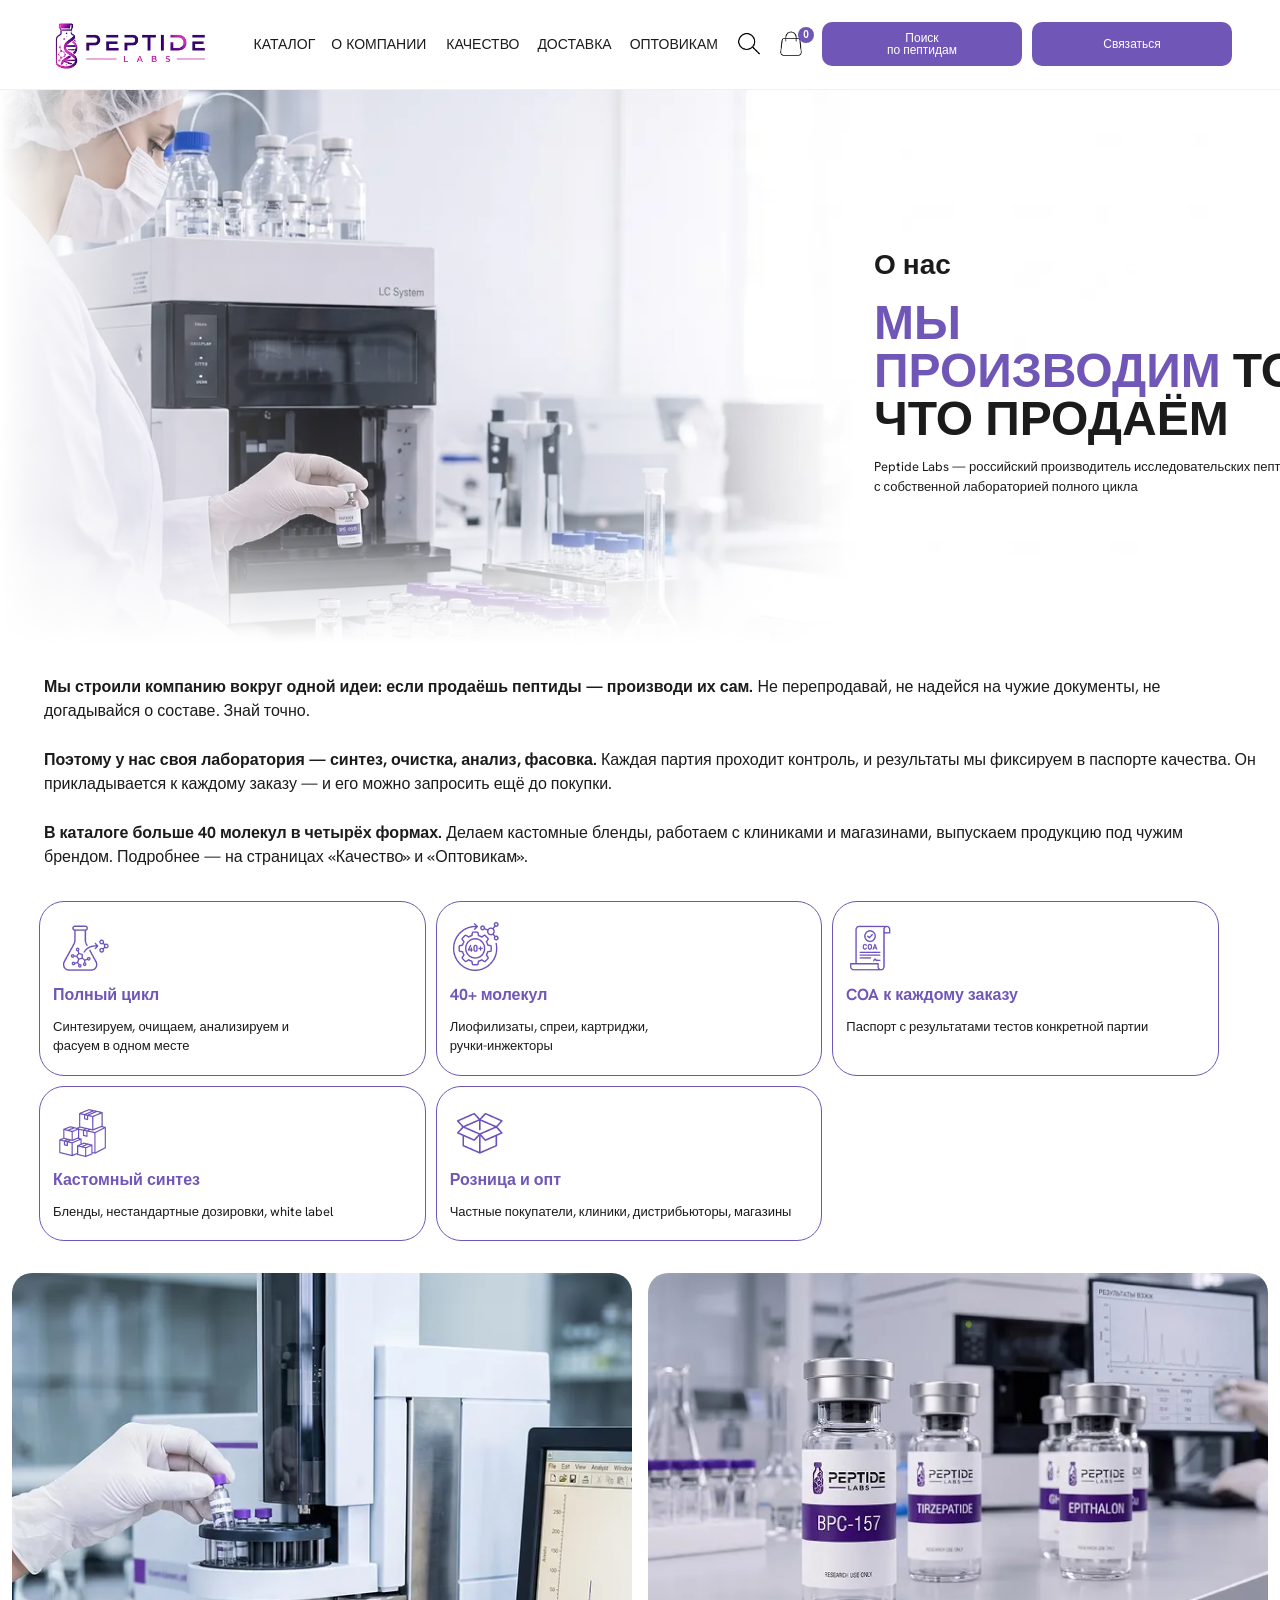
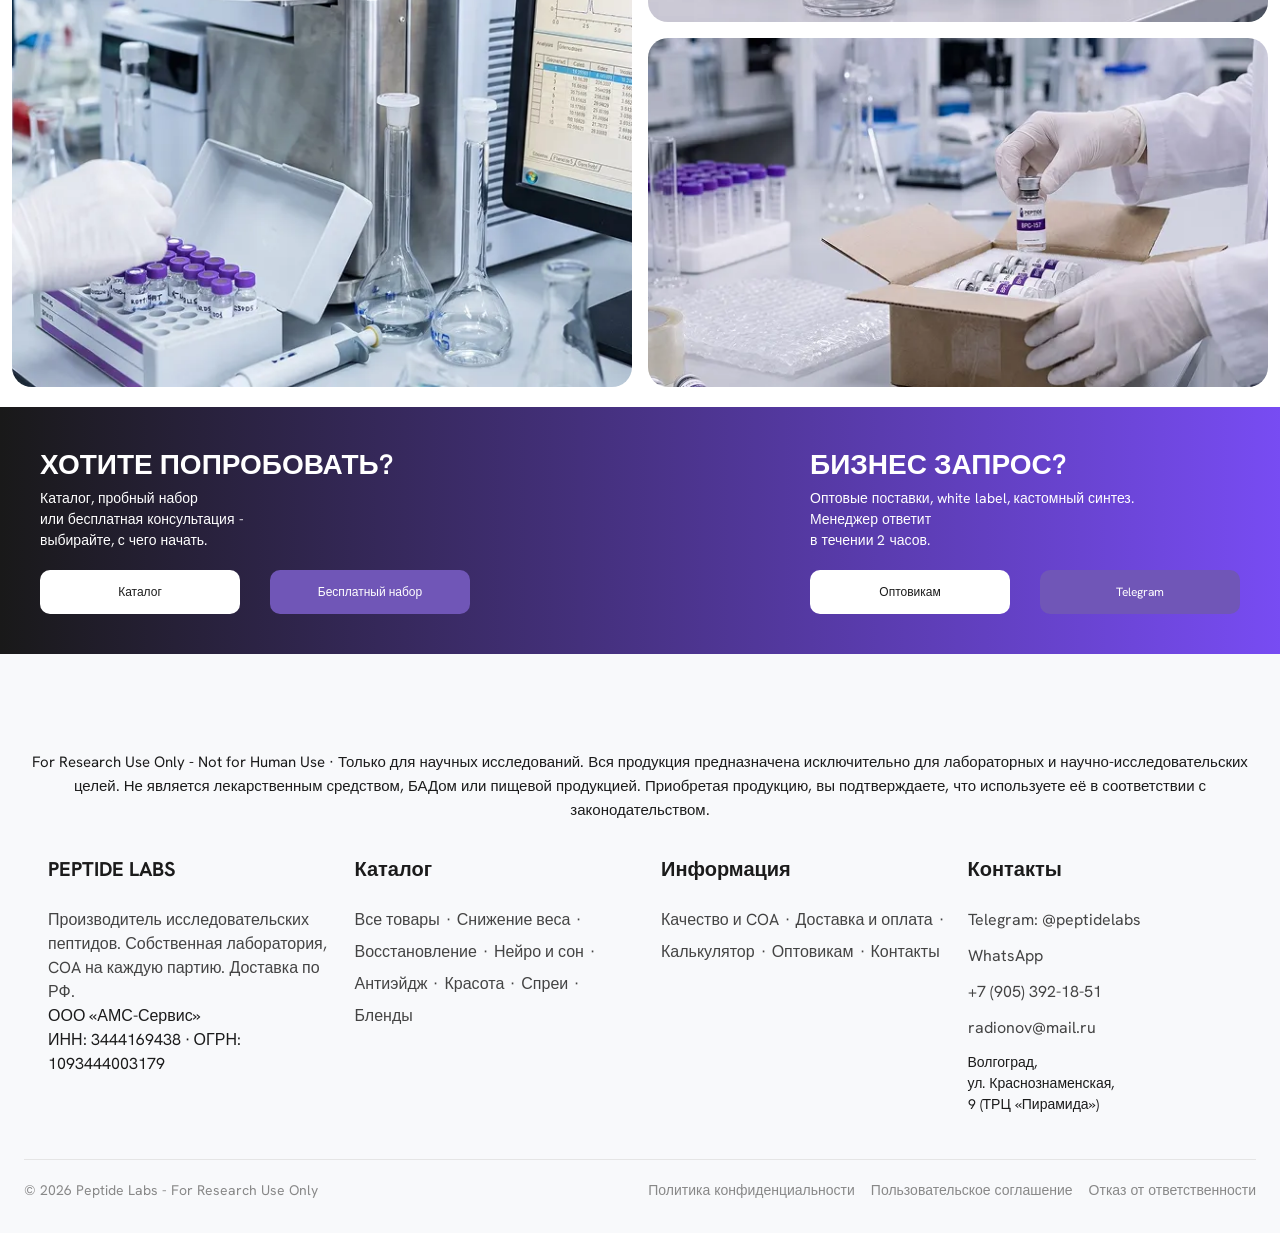
==== about.html @ ff39963c "Рефакторинг путей в файлах" ====
<!DOCTYPE html>
<html lang="ru">
<head>
  <meta charset="UTF-8">
  <meta name="viewport" content="width=device-width, initial-scale=1.0">

  <!-- SEO основное -->
  <title>О компании — Peptide Labs | Производитель исследовательских пептидов</title>
  <meta name="description" content="Peptide Labs — российский производитель исследовательских пептидов с собственной лабораторией полного цикла. 40+ молекул, COA к каждому заказу, кастомный синтез и white label.">
  <meta name="robots" content="index, follow">
  <link rel="canonical" href="https://peptidelabs.ru/about.html">

  <!-- Open Graph -->
  <meta property="og:type"        content="website">
  <meta property="og:url"         content="https://peptidelabs.ru/about.html">
  <meta property="og:title"       content="О компании — Peptide Labs | Производитель исследовательских пептидов">
  <meta property="og:description" content="Производим сами — от сырья до готового продукта. Собственная лаборатория, 40+ молекул, COA к каждому заказу.">
  <meta property="og:image"       content="https://peptidelabs.ru/src/about/about-image.webp">
  <meta property="og:locale"      content="ru_RU">
  <meta property="og:site_name"   content="Peptide Labs">

  <!-- Twitter Card -->
  <meta name="twitter:card"        content="summary_large_image">
  <meta name="twitter:title"       content="О компании — Peptide Labs">
  <meta name="twitter:description" content="Российский производитель исследовательских пептидов с собственной лабораторией. 40+ молекул, COA к каждому заказу.">
  <meta name="twitter:image"       content="https://peptidelabs.ru/src/about/about-image.webp">

  <link rel="stylesheet" href="style.css">

  <!-- JSON-LD: Organization + AboutPage -->
  <script type="application/ld+json">
  {
    "@context": "https://schema.org",
    "@graph": [
      {
        "@type": "Organization",
        "name": "Peptide Labs",
        "legalName": "ООО «АМС-Сервис»",
        "taxID": "3444169438",
        "url": "https://peptidelabs.ru",
        "logo": "https://peptidelabs.ru/src/hero/logo-image.webp",
        "telephone": "+7-905-392-18-51",
        "email": "radionov@mail.ru",
        "description": "Российский производитель исследовательских пептидов с собственной лабораторией полного цикла. 40+ молекул, COA к каждому заказу.",
        "address": {
          "@type": "PostalAddress",
          "addressLocality": "Волгоград",
          "streetAddress": "ул. Краснознаменская, 9",
          "addressCountry": "RU"
        },
        "sameAs": [
          "https://t.me/peptidelabs",
          "https://wa.me/79053921851"
        ]
      },
      {
        "@type": "AboutPage",
        "url": "https://peptidelabs.ru/about.html",
        "name": "О компании — Peptide Labs",
        "description": "Производим сами — от сырья до готового продукта. Синтез, очистка, анализ, фасовка в одной лаборатории.",
        "publisher": {
          "@type": "Organization",
          "name": "Peptide Labs"
        }
      }
    ]
  }
  </script>
</head>
<body>
    <header class="header" id="header">
  <div class="container header__inner">
    <a class="logo" href="index.html" aria-label="Peptide Labs — на главную">
      <img src="src/hero/logo-image.webp" fetchpriority="high" alt="Peptide Labs Logo" class="logo__img" />
    </a>

    <nav class="nav" aria-label="Основная навигация">
      <ul class="nav__list">
        <li><a class="nav__link" href="catalog.html">Каталог</a></li>
        <li><a class="nav__link" href="about.html">О компании</a></li>
        <li><a class="nav__link" href="quality.html">Качество</a></li>
        <li><a class="nav__link" href="#delivery">Доставка</a></li>
        <li><a class="nav__link" href="business.html">Оптовикам</a></li>
      </ul>
    </nav>

    <div class="header__actions">
      <button class="header__icon-btn" type="button" aria-label="Поиск по сайту">
        <img class="header__icon" src="src/hero/search-image.webp" alt="" width="56" height="56" />
      </button>

      <button class="header__icon-btn header__cart-btn" type="button" aria-label="Корзина">
        <img class="header__icon" src="src/hero/store-image.webp" alt="" width="56" height="56" />
        <span class="header__cart-badge" id="cart-count">0</span>
      </button>

      <div class="header__buttons">
        <a class="btn btn--primary" href="#search-peptides">Поиск<br>по пептидам</a>
        <a class="btn btn--primary" href="#contacts">Связаться</a>
      </div>

      <button
        class="burger"
        id="burger"
        type="button"
        aria-label="Открыть меню" 
        aria-expanded="false"
        aria-controls="mobile-menu"
      >
        <span class="burger__box" aria-hidden="true">
          <span class="burger__line"></span>
          <span class="burger__line"></span>
          <span class="burger__line"></span>
        </span>
      </button>
    </div>
  </div>

  <div class="mobile-menu" id="mobile-menu" hidden>
    <nav class="container" aria-label="Мобильная навигация">
      <ul class="mobile-menu__list">
        <li><a class="mobile-menu__link" href="catalog.html">Каталог</a></li>
        <li><a class="mobile-menu__link" href="about.html">О компании</a></li>
        <li><a class="mobile-menu__link" href="quality.html">Качество</a></li>
        <li><a class="mobile-menu__link" href="#delivery">Доставка</a></li>
        <li><a class="mobile-menu__link" href="business.html">Оптовикам</a></li>
      </ul>
      <div class="mobile-menu__actions">
        <a class="btn btn--primary" href="#search-peptides">Поиск<br>по пептидам</a>
        <a class="btn btn--primary" href="business.html">Связаться</a>
      </div>
    </nav>
  </div>
</header>

<section class="about__hero" id="about__hero">
  <div class="container about-hero__inner">
    <img src="src/about/about-image.webp" fetchpriority="high" alt="Лаборатория" class="about-mobile__image" />
    <div class="about-hero__content">
      <h1 class="about-hero__title">О нас</h1>
      <p class="about-hero__lead"><span>Мы <br>производим</span>&nbsp;то, <br>что продаём</p>
      <p class="about-hero__desc">Peptide Labs — российский производитель исследовательских пептидов <br>с собственной лабораторией полного цикла</p>
    </div>
  </div>
</section>

<section class="about__about" id="about__about">
  <div class="container about-about__inner">
    <div class="about-about__content">
      
      <p class="about-about__text">
        <strong>Мы строили компанию вокруг одной идеи: если продаёшь пептиды — производи их сам.</strong>
        Не перепродавай, не надейся на чужие документы, не догадывайся о составе. Знай точно.
      </p>

      <p class="about-about__text">
        <strong>Поэтому у нас своя лаборатория — синтез, очистка, анализ, фасовка.</strong>
        Каждая партия проходит контроль, и результаты мы фиксируем в паспорте качества.
        Он прикладывается к каждому заказу — и его можно запросить ещё до покупки.
      </p>

      <p class="about-about__text">
        <strong>В каталоге больше 40 молекул в четырёх формах.</strong>
          Делаем кастомные бленды, работаем с клиниками и магазинами, выпускаем продукцию под чужим брендом. 
        Подробнее — на страницах «Качество» и «Оптовикам».
      </p>
    </div>
  </div>
</section>

<section class="about__features">
  <div class="container about-features__inner">
    <div class="about-features__grid">
      
      <article class="about-feature__card">
        <img src="src/about/about-flask-image.webp" alt="Полный цикл производства пептидов" class="about-feature__img" loading="lazy">
        <h3 class="about-feature__title">Полный цикл</h3>
        <p class="about-feature__desc">Синтезируем, очищаем, анализируем и<br>фасуем в одном месте</p>
      </article>

      <article class="about-feature__card">
        <img src="src/about/about-formula-image.webp" alt="40+ молекул пептидов" class="about-feature__img" loading="lazy">
        <h3 class="about-feature__title">40+ молекул</h3>
        <p class="about-feature__desc">Лиофилизаты, спреи, картриджи,<br>ручки-инжекторы</p>
      </article>

      <article class="about-feature__card">
        <img src="src/about/about-coa-image.webp" alt="Паспорт качества COA" class="about-feature__img" loading="lazy">
        <h3 class="about-feature__title">COA к каждому заказу</h3>
        <p class="about-feature__desc">Паспорт с результатами тестов конкретной партии</p>
      </article>

      <article class="about-feature__card">
        <img src="src/about/about-boxes-image.webp" alt="Кастомный синтез пептидов" class="about-feature__img" loading="lazy">
        <h3 class="about-feature__title">Кастомный синтез</h3>
        <p class="about-feature__desc">Бленды, нестандартные дозировки, white label</p>
      </article>

      <article class="about-feature__card">
        <img src="src/about/about-box-image.webp" alt="Розница и оптовые поставки"   class="about-feature__img" loading="lazy">
        <h3 class="about-feature__title">Розница и опт</h3>
        <p class="about-feature__desc">Частные покупатели, клиники, дистрибьюторы, магазины</p>
      </article>
    </div>
  </div>
  <div class="about-features__images">
      <img src="src/about/laboratory-image1.webp" alt="Лаборатория Peptide Labs — синтез пептидов" class="features__image features__image--1" loading="lazy" />
      <img src="src/about/laboratory-image-2.webp" alt="Процесс очистки пептидов в лаборатории"   class="features__image features__image--2" loading="lazy" />
      <img src="src/about/laboratory-image3.webp" alt="Контроль качества и фасовка пептидов" class="features__image features__image--3" loading="lazy" />
  </div>
</section>

<section class="cta">
  <div class="container cta__inner">
    <div class="cta__left">
      <h2 class="cta__title">Хотите попробовать?</h2>
      <p class="cta__desc">Каталог, пробный набор<br>или бесплатная консультация -<br>выбирайте, с чего начать.</p>
      <a class="btn btn--white" href="catalog.html">Каталог</a>
      <a class="btn btn--primary" href="business.html">Бесплатный набор</a>
    </div>
    <div class="cta__right">
      <h2 class="cta__title">Бизнес запрос?</h2>
      <p class="cta__desc">Оптовые поставки, white label, кастомный синтез.<br>Менеджер ответит<br>в течении 2 часов.</p>
      <a class="btn btn--white" href="business.html">Оптовикам</a>
      <a class="btn btn--primary" href="#">Telegram</a>
      </div>
    </div>
  </section>

<footer class="footer" id="footer">
  <div class="container footer__inner">
    
    <div class="footer__disclaimer">
      <p>For Research Use Only - Not for Human Use · Только для научных исследований. Вся продукция предназначена исключительно для лабораторных и научно-исследовательских целей. Не является лекарственным средством, БАДом или пищевой продукцией. Приобретая продукцию, вы подтверждаете, что используете её в соответствии с законодательством.</p>
    </div>

    <div class="footer__grid">
      
      <div class="footer__col">
        <h4 class="footer__title">PEPTIDE LABS</h4>
        <p class="footer__text">Производитель исследовательских пептидов. Собственная лаборатория, COA на каждую партию. Доставка по РФ.</p>
        <p class="footer__requisites">
          ООО «АМС-Сервис»<br>
          ИНН: 3444169438 · ОГРН: 1093444003179
        </p>
      </div>
      
      <div class="footer__col">
        <h4 class="footer__title">Каталог</h4>
        <ul class="footer__list footer__list--inline">
          <li><a href="catalog.html" class="footer__link">Все товары</a></li>
          <li><a href="catalog.html" class="footer__link">Снижение веса</a></li>
          <li><a href="catalog.html" class="footer__link">Восстановление</a></li>
          <li><a href="catalog.html" class="footer__link">Нейро и сон</a></li>
          <li><a href="catalog.html" class="footer__link">Антиэйдж</a></li>
          <li><a href="catalog.html" class="footer__link">Красота</a></li>
          <li><a href="catalog.html" class="footer__link">Спреи</a></li>
          <li><a href="catalog.html" class="footer__link">Бленды</a></li>
        </ul>
      </div>

      <div class="footer__col">
        <h4 class="footer__title">Информация</h4>
        <ul class="footer__list footer__list--inline">
          <li><a href="catalog.html" class="footer__link">Качество и COA</a></li>
          <li><a href="#" class="footer__link">Доставка и оплата</a></li>
          <li><a href="#" class="footer__link">Калькулятор</a></li>
          <li><a href="business.html" class="footer__link">Оптовикам</a></li>
          <li><a href="#" class="footer__link">Контакты</a></li>
        </ul>
      </div>

      <div class="footer__col">
        <h4 class="footer__title">Контакты</h4>
        <ul class="footer__list">
          <li><a href="https://t.me/peptidelabs" target="_blank" rel="noopener noreferrer" class="footer__link">Telegram: @peptidelabs</a></li>
          <li><a href="https://wa.me/79053921851" target="_blank" rel="noopener noreferrer" class="footer__link">WhatsApp</a></li>
          <li><a href="tel:+79053921851" class="footer__link">+7 (905) 392-18-51</a></li>
          <li><a href="mailto:radionov@mail.ru" class="footer__link">radionov@mail.ru</a></li>
          <li class="footer__item-text">Волгоград, <br>ул. Краснознаменская, <br>9 (ТРЦ «Пирамида»)</li>
        </ul>
      </div>

    </div>

    <div class="footer__bottom">
      <p class="footer__copyright">© 2026 Peptide Labs - For Research Use Only</p>
      
      <div class="footer__legal">
        <a href="#" class="footer__legal-link">Политика конфиденциальности</a>
        <a href="#" class="footer__legal-link">Пользовательское соглашение</a>
        <a href="#" class="footer__legal-link">Отказ от ответственности</a>
      </div>
    </div>

  </div>
</footer>

<script src="main.js" defer></script>
<script>
  const header = document.getElementById('header');

  const onScroll = () => {
    header.classList.toggle('is-scrolled', window.scrollY > 24);
  };

  requestAnimationFrame(onScroll);
  window.addEventListener('scroll', onScroll, { passive: true });
</script>

<script src="js/main.js" defer></script>
<script src="js/catalog-render.js" defer></script>

<!-- Шторка корзины -->
<div class="cart-overlay" id="cart-overlay"></div>

<!-- Панель корзины -->
<aside class="cart-panel" id="cart-panel">
  <div class="cart-panel__header">
    <h2 class="cart-panel__title">Корзина</h2>
    <button class="cart-panel__close" id="cart-close" type="button">×</button>
  </div>
  <div class="cart-panel__body" id="cart-body"></div>
  <div class="cart-panel__footer">
    <div class="cart-panel__total-row">
      <span>Итого</span>
      <span><span id="cart-total">0</span> ₽</span>
    </div>
    <a href="business.html" id="cart-checkout" class="btn btn--primary cart-panel__checkout">ОФОРМИТЬ</a>
  </div>
</aside>

<!-- Поиск -->
<div class="search-modal" id="search-modal">
  <div class="search-modal__inner">
    <div class="search-modal__bar">
      <input type="text" class="search-modal__input" id="search-input" placeholder="Поиск по каталогу..." autocomplete="off">
      <button class="search-modal__close" id="search-close" type="button">×</button>
    </div>
    <ul class="search-results" id="search-results"></ul>
  </div>
</div>

<!-- ══ МОДАЛКА ОФОРМЛЕНИЯ ЗАКАЗА ════════════════════════ -->
<div class="order-modal" id="order-modal">
  <div class="order-modal__backdrop" id="order-modal-backdrop"></div>
  <div class="order-modal__inner">

    <div class="order-modal__header">
      <h2 class="order-modal__title">Оформление заказа</h2>
      <button class="order-modal__close" id="order-modal-close" type="button">×</button>
    </div>

    <form class="order-form" id="order-form" novalidate>

      <div class="order-form__fields">
        <div class="order-form__field">
          <input class="input" type="text" id="order-name"
            name="order-name" placeholder="Имя" required>
        </div>
        <div class="order-form__field">
          <input class="input" type="tel" id="order-phone"
            name="order-phone" placeholder="Номер телефона" required>
        </div>
        <div class="order-form__field">
          <input class="input" type="text" id="order-tg"
            name="order-tg" placeholder="@telegram (необязательно)">
        </div>
      </div>

      <!-- Состав из корзины — заполняется JS -->
      <div class="order-form__summary">
        <p class="order-form__summary-label">Состав заказа</p>
        <div class="order-form__items" id="order-items"></div>
        <div class="order-form__total-row">
          <span>Итого</span>
          <strong id="order-total-display">0 ₽</strong>
        </div>
      </div>

      <button class="btn btn--primary order-form__submit" type="submit">Отправить заказ</button>

      <p class="order-form__status" id="order-form-status"
        role="status" aria-live="polite"></p>

    </form>
  </div>
</div>

<!-- Скрипты -->
<script src="js/cart.js" defer></script>
<script src="js/search.js" defer></script>
<script src="js/order.js" defer></script>

</body>
</html>
---- style.css ----
@import url('https://fonts.googleapis.com/css2?family=Hanken+Grotesk:wght@400;700&display=swap');

:root {
    --color-primary: rgba(112, 86, 183, 1);
    --bg-white:#ffffff;
    --bg-black:rgba(27, 27, 27) ;
    --font-main: 'Hanken Grotesk', 'Inter', -apple-system, BlinkMacSystemFont, 'Segoe UI', Roboto, sans-serif;
}

html {
  scroll-behavior: smooth;
  scroll-padding-top: 88px;
  -webkit-text-size-adjust: 100%;
}

body {
  margin: 0;
  font-family: var(--font-main);
  font-size: 16px;
  line-height: 1.5;
  color: var(--bg-black);
  background-color: var(--bg-white);
}

.tab-panel { 
  display: none; 
}
.tab-panel--active { 
  display: block; 
}

span {
  color: var(--color-primary);
}

h2 {
  font-size: 72px;
  line-height: 1.23;
  font-weight: 700;
  text-transform: uppercase;
  color: var(--bg-black);
}

/* /////// Р‘Р°Р·РѕРІС‹Рµ СЃС‚РёР»Рё Рё СЃР±СЂРѕСЃ ///////// */
*,
*::before,
*::after {
  box-sizing: border-box;
  padding: 0;
  margin: 0;
}

li {
  white-space: nowrap; /* запрещает ломать текст на две строки */
  flex-shrink: 0;      /* если родитель flex — запрещает сжимать пункт до 25px */
  width: auto;         /* убирает жесткую фиксированную ширину, если она задана */
}

/* /////// Container ///////// */
/* Minimal utility вЂ“ sections use their own max-width centering.
   Breakpoints add horizontal padding here to prevent overflow-x. */
.container {
  width: 100%;
  box-sizing: border-box;
}

/* /////// РЁР°РїРєР° СЃР°Р№С‚Р° Рё РЅР°РІРёРіР°С†РёСЏ ///////// */

.btn,
.header__icon-btn,
.task-card__btn,
.product-card__btn,
.peptides__btn-more,
.start__pack-btn,
.reviews__btn,
.quiz__btn,
.calc__btn,
.faq__btn,
.social-promo__btn {
  transition: transform 0.2s ease, box-shadow 0.2s ease, opacity 0.2s ease,
    background-color 0.2s ease, color 0.2s ease;
}

.btn:hover,
.header__icon-btn:hover,
.task-card__btn:hover,
.product-card__btn:hover,
.peptides__btn-more:hover,
.start__pack-btn:hover,
.reviews__btn:hover,
.quiz__btn:hover,
.calc__btn:hover,
.faq__btn:hover,
.social-promo__btn:hover {
  transform: translateY(-2px);
  box-shadow: 0 8px 18px rgba(27, 27, 27, 0.14);
}

.header__icon-btn:hover {
  color: var(--color-primary);
  box-shadow: none;
}

.header__icon {
  transition: transform 0.2s ease;
}

.header__icon-btn:hover .header__icon {
  transform: scale(1.08);
}

.logo__img,
.feature-item__icon,
.task-card__bg,
.product-card__img,
.start__pack-img,
.about__img,
.review-card,
.quiz__img,
.calc__image {
  transition: transform 0.35s ease, filter 0.35s ease;
}

.logo:hover .logo__img,
.feature-item:hover .feature-item__icon,
.task-card:hover .task-card__bg,
.product-card:hover .product-card__img,
.start__pack-media:hover .start__pack-img,
.about__card:hover .about__img,
.review-card:hover,
.quiz__media:hover .quiz__img,
.calc__media:hover .calc__image {
  transform: scale(1.04);
}

html, body {
  overflow-x: clip;
}
.header {
  position: sticky;
  top: 0;
  z-index: 1000;
  width: 100%;
  background-color: transparent;
  border-bottom: 1px solid #f0f0f0;
  margin: 0 auto;
  padding: 25px 100px 20px 18px;
  transition: background 0.35s ease, border-color 0.35s ease;
}

.header.is-scrolled {
  background: rgba(255, 255, 255, 0.82);
  backdrop-filter: blur(18px);
  -webkit-backdrop-filter: blur(18px);
  border-bottom-color: #e5e5e5;
}

.header__inner {
  display: flex;
  align-items: center;
  justify-content: space-between;
  min-height: 0;
  height: auto;
  padding: 0;
  flex-wrap: nowrap;
}

.logo {
  display: flex;
  align-items: center;
  min-width: 0;
  margin-right: 38px;
  margin-left: 18px;
}

.logo__img {
  display: block;
  width: max(217px, 100%);
  height: auto;
  max-height: 103px;
  object-fit: contain;
}

.nav__list {
  display: flex;
  align-items: center;
  gap: 0;
  list-style: none;
  text-transform: uppercase;
}

.nav__list li:not(:last-child) {
  margin-right: 62px;
}

.nav__list li:nth-child(1) {
  margin-right: 60px;
}

.nav__list li:nth-child(2) {
  margin-right: 70px;
}

.nav {
  margin-right: 132px;
}

.nav__link {
  font-size: 16px;
  font-weight: 400;
  text-transform: uppercase;
  color: var(--bg-black);
  transition: opacity 0.2s ease;
  text-decoration: none;
}

.nav__link:hover {
  color: var(--color-primary);
}

.header__actions {
  display: flex;
  align-items: center;
  gap: 14px;
  flex-shrink: 0;
}

.header__icon-btn {
  background: transparent;
  border: none;
  outline: none;
  position: relative;
  display: flex;
  align-items: center;
  justify-content: center;
  width: 40px;
  height: 40px;
}

.header__icon {
  display: block;
  width: 40px;
  height: 40px;
  object-fit: contain;
  margin-right: 38px;
}

.header__cart-badge {
  position: absolute;
  top: 0;
  right: 0;
  min-width: 16px;
  height: 16px;
  padding: 0 4px;
  border-radius: 99px;
  background-color: var(--color-primary);
  color: var(--bg-white);
  font-size: 10px;
  font-weight: 700;
  line-height: 16px;
  text-align: center;
}

.header__buttons {
  display: flex;
  align-items: center;
  gap: 20px;
}

.btn {
  width: 171px;
  height: 61px;
  display: inline-flex;
  align-items: center;
  text-align: center;
  justify-content: center;
  border-radius: 14px;
  font-size: 16px;
  font-weight: 400;
  line-height: 1;
  transition: background-color 0.2s ease, transform 0.1s ease;
  text-decoration: none;
  white-space: pre-line;
  margin: 0;
}

.btn--primary {
  background-color: var(--color-primary);
  color: var(--bg-white);
}

.btn--primary:hover {
  background-color: #5e45a0;
}

.btn:active {
  transform: scale(0.98);
}

.burger {
  display: none;
  flex-direction: column;
  justify-content: space-between;
  width: 24px;
  height: 18px;
}

.burger__box {
  display: flex;
  flex-direction: column;
  justify-content: space-between;
  width: 100%;
  height: 100%;
}

.burger__line {
  width: 100%;
  height: 2px;
  background-color: var(--bg-black);
  border-radius: 2px;
}

@media (max-width: 992px) {
  .nav,
  .header__buttons {
    display: none;
  }

  .header__actions {
    margin-left: auto;
  }

  .burger {
    display: flex;
  }
}

@media (max-width: 480px) {
  .logo {
    min-width: 0;
    flex: 1 1 auto;
  }

  .logo__img {
    width: min(240px, 100%);
  }

  .header__actions {
    gap: 8px;
  }
}

/* == ����� ============================================== */
.search-modal {
  position: fixed;
  inset: 0;
  z-index: 1002;
  background: rgba(0, 0, 0, 0.5);
  display: none; /* ������ ������� */
  align-items: flex-start;
  justify-content: center;
  padding-top: 100px;
  opacity: 0;
  transition: opacity 0.25s ease;
}

.search-modal.is-open {
  display: flex; /* ���������� ������ ��� �������� */
  opacity: 1;
}

.search-modal__inner {
  background: #fff;
  border-radius: 16px;
  width: 100%;
  max-width: 680px;
  overflow: hidden;
  box-shadow: 0 20px 60px rgba(0, 0, 0, 0.15);
}

.search-modal__bar {
  display: flex;
  align-items: center;
  gap: 12px;
  padding: 16px 20px;
  border-bottom: 1px solid #f0f0f0;
}

.search-modal__input {
  flex: 1;
  border: none;
  outline: none;
  font-size: 18px;
  color: #111;
  background: transparent;
}

.search-modal__close {
  background: none;
  border: none;
  font-size: 26px;
  color: #aaa;
  cursor: pointer;
  line-height: 1;
  padding: 4px 8px;
  transition: color 0.2s;
}
.search-modal__close:hover { color: #111; }

.search-results {
  list-style: none;
  margin: 0;
  padding: 0;
  max-height: 420px;
  overflow-y: auto;
}

.search-result__link {
  display: flex;
  align-items: center;
  gap: 14px;
  padding: 12px 20px;
  text-decoration: none;
  color: #111;
  transition: background 0.15s;
}
.search-result__link:hover { background: #f8f8f8; }

.search-result__img {
  width: 52px;
  height: 52px;
  object-fit: contain;
  border-radius: 8px;
  background: #f5f5f5;
  flex-shrink: 0;
}

.search-result__name { font-size: 15px; font-weight: 600; margin: 0 0 2px; }
.search-result__cat  { font-size: 13px; color: #888; margin: 0; }
.search-result--empty { padding: 24px 20px; text-align: center; color: #aaa; font-size: 15px; list-style: none; }

/* == ������� ============================================= */
.cart-overlay {
  position: fixed;
  inset: 0;
  background: rgba(0, 0, 0, 0.4);
  z-index: 1000;
  display: none; /* ������ ������� */
  opacity: 0;
  transition: opacity 0.3s ease;
}

.cart-overlay.is-visible {
  display: block; /* ���������� ������ ��� �������� */
  opacity: 1;
}

.cart-panel {
  position: fixed;
  top: 0;
  right: 0;
  bottom: 0;
  width: 420px;
  max-width: 100%;
  background: #fff;
  z-index: 1001;
  display: flex;
  flex-direction: column;
  transform: translateX(100%);
  visibility: hidden;
  pointer-events: none;
  box-shadow: none;
  transition: transform 0.35s cubic-bezier(0.4, 0, 0.2, 1), visibility 0.35s;
}

.cart-panel.is-open {
  transform: translateX(0);
  visibility: visible;
  pointer-events: auto;
  box-shadow: -8px 0 48px rgba(0, 0, 0, 0.12);
}

.cart-panel__header {
  display: flex;
  justify-content: space-between;
  align-items: center;
  padding: 24px 24px 16px;
  border-bottom: 1px solid #f0f0f0;
  flex-shrink: 0;
}
.cart-panel__title { font-size: 22px; font-weight: 700; margin: 0; }

.cart-panel__close {
  background: none;
  border: none;
  font-size: 30px;
  color: #aaa;
  cursor: pointer;
  line-height: 1;
  padding: 0 6px;
  transition: color 0.2s;
}
.cart-panel__close:hover { color: #111; }

.cart-panel__body {
  flex: 1;
  overflow-y: auto;
  padding: 16px 24px;
  display: flex;
  flex-direction: column;
  gap: 16px;
}

.cart-empty {
  text-align: center;
  color: #aaa;
  font-size: 16px;
  padding: 60px 0;
  margin: auto;
}

.cart-item {
  display: flex;
  gap: 12px;
  align-items: flex-start;
  padding-bottom: 16px;
  border-bottom: 1px solid #f5f5f5;
  position: relative;
}

.cart-item__img {
  width: 72px;
  height: 72px;
  object-fit: contain;
  border-radius: 10px;
  background: #f9f9f9;
  flex-shrink: 0;
}

.cart-item__info   { flex: 1; min-width: 0; }
.cart-item__name   { font-size: 14px; font-weight: 600; margin: 0 20px 2px 0; white-space: nowrap; overflow: hidden; text-overflow: ellipsis; }
.cart-item__dosage { font-size: 12px; color: #888; margin: 0 0 8px; }

.cart-item__row {
  display: flex;
  align-items: center;
  justify-content: space-between;
}

.cart-item__counter { display: flex; align-items: center; gap: 10px; }

.cart-item__minus,
.cart-item__plus {
  background: #f0f0f0;
  border: none;
  border-radius: 6px;
  width: 28px;
  height: 28px;
  font-size: 18px;
  cursor: pointer;
  display: flex;
  align-items: center;
  justify-content: center;
  transition: background 0.15s;
}
.cart-item__minus:hover,
.cart-item__plus:hover { background: #e0e0e0; }

.cart-item__qty   { font-size: 15px; font-weight: 600; min-width: 20px; text-align: center; }
.cart-item__price { font-size: 15px; font-weight: 700; white-space: nowrap; }

.cart-item__remove {
  position: absolute;
  top: 0; right: 0;
  background: none;
  border: none;
  font-size: 20px;
  color: #ccc;
  cursor: pointer;
  padding: 0 4px;
  transition: color 0.2s;
  line-height: 1;
}
.cart-item__remove:hover { color: #555; }

.cart-panel__footer {
  padding: 16px 24px 28px;
  border-top: 1px solid #f0f0f0;
  flex-shrink: 0;
}

.cart-panel__total-row {
  display: flex;
  justify-content: space-between;
  font-size: 18px;
  font-weight: 700;
  margin-bottom: 16px;
}

.cart-panel__checkout {
  width: 100%;
  height: 52px;
  display: flex;
  align-items: center;
  justify-content: center;
  font-size: 15px;
  border-radius: 12px;
  text-decoration: none;
}

/* == MOBILE ============================================== */
@media (max-width: 768px) {
  .cart-panel { width: 100%; }

  .search-modal {
    padding-top: 0;
    align-items: flex-end;
  }
  .search-modal__inner {
    border-radius: 20px 20px 0 0;
    max-width: 100%;
  }
  .search-modal__input  { font-size: 16px; }
  .search-results       { max-height: 55vh; }
}

.footer {
  width: 100%;
  background-color: #f8f9fb;
  padding: 64px 0 32px 0;
  color: var(--bg-black, #111);
}

.footer__inner {
  display: flex;
  flex-direction: column;
  width: 100%;
  max-width: 1712px;
  margin: 0 auto;
}

.footer__disclaimer {
  text-align: center;
  margin-bottom: 64px;
}

.footer__disclaimer p {
  font-size: 15px;
  line-height: 1.6;
  color: var(--bg-black);
  max-width: 1600px;
  margin: 0 auto;
}

.footer__grid {
  display: grid;
  grid-template-columns: repeat(4, 1fr);
  gap: 40px;
  margin: 0 0 80px 140px;
}

.footer__title {
  font-size: 20px;
  font-weight: 700;
  color: var(--bg-black, #111);
  margin-bottom: 24px;
}

.footer__text {
  font-size: 16px;
  line-height: 1.5;
  color: #444;
  max-width: 320px;
}

.footer__list {
  list-style: none;
  padding: 0;
  margin: 0;
  display: flex;
  flex-direction: column;
  gap: 12px;
}

.footer__list--inline {
  display: flex;
  flex-direction: row;
  flex-wrap: wrap;
  gap: 8px 6px;
}

.footer__list--inline li {
  display: flex;
  align-items: center;
}

.footer__list--inline li:not(:last-child)::after {
  content: "\00B7";
  margin-left: 6px;
  color: #444;
}

.footer__link {
  font-size: 16px;
  color: #444;
  text-decoration: none;
  transition: color 0.2s ease;
}

.footer__link:hover {
  color: var(--color-primary, #7056b7);
}

.footer__bottom {
  display: flex;
  justify-content: space-between;
  align-items: center;
  padding: 32px 0 0 140px;
  max-width: 1600px;
  border-top: 1px solid #e5e5e5;
}

.footer__copyright {
  font-size: 14px;
  color: #888;
}

.footer__legal {
  display: flex;
  gap: 32px;
}

.footer__legal-link {
  font-size: 14px;
  color: #888;
  text-decoration: none;
  transition: color 0.2s ease;
}

.footer__item-text {
  font-size: 14px;
  font-weight: 400;
}

/* /////// РРЅС‚РµСЂР°РєС‚РёРІРЅС‹Рµ СЃРѕСЃС‚РѕСЏРЅРёСЏ ///////// */


.hero {
  position: relative;
  width: 100%;
  min-height: 1000px;
  display: flex;
  align-items: center;
  overflow: hidden;
  background-color: #ffffff;

  background-image:
    linear-gradient(
      0deg,
      #ffffff 0%,
      rgba(255, 255, 255, 0.2) 10%,
      rgba(255, 255, 255, 0) 25%
    ),
    linear-gradient(
      90deg,
      #ffffff 0%,
      #ffffff 30%,
      rgba(255, 255, 255, 1) 10%,
      rgba(255, 255, 255, 0.6) 35%,
      rgba(255, 255, 255, 0.2) 55%,
      rgba(255, 255, 255, 0) 85%
    ),
    url('/src/hero/hero-image.webp');

  background-size: cover;
  background-position: right center;
  background-repeat: no-repeat;
}

.quality-hero {
  background-image:
    linear-gradient(
      0deg,
      #ffffff 0%,
      rgba(255, 255, 255, 0.2) 10%,
      rgba(255, 255, 255, 0) 25%
    ),
    linear-gradient(
      90deg,
      #ffffff 0%,
      #ffffff 30%,
      rgba(255, 255, 255, 1) 10%,
      rgba(255, 255, 255, 0.6) 35%,
      rgba(255, 255, 255, 0.2) 55%,
      rgba(255, 255, 255, 0) 85%
    ),
    url('/src/hero/quality-hero-image.webp');
    margin-left: 100px;
}

.hero__inner {
  width: 100%;
  max-width: 1440px;
  margin: -120px 0 0 100px;
}

.quality-hero__inner {
  width: 100%;
  max-width: 1440px;
  margin: -20px 0 0 50px;
}

.hero__content {
  max-width: 910px;
  width: 100%;
  position: relative;
  z-index: 2;
}

.hero-mobile-img {
  display: none;
}

.hero__title {
  font-size: clamp(32px, 3.8vw, 70px);
  line-height: 1.23;
  font-weight: 700;
  text-transform: uppercase;
  letter-spacing: -0.02em;
  color: var(--bg-black);
}

.hero__subtitle {
  margin-top: 20px;
  font-size: 24px;
  line-height: 1.36;
  color: var(--bg-black);
}

.hero__actions {
  display: flex;
  gap: 16px;
  margin-top: 42px;
}

.hero__actions .btn--primary,
.hero__actions .btn--outline {
  width: 400px;
  height: 76px;
  font-size: 19px;
  font-weight: 400;
  line-height: 0.81;
}

.hero__actions .btn--outline {
  color: var(--color-primary);
  border: 1px solid var(--color-primary);
}

.hero__features {
  display: grid;
  grid-template-columns: repeat(4, auto);
  justify-content: start;
  gap: 24px;
  margin-top: 40px;
}

.feature-item {
  display: flex;
  align-items: flex-start;
  gap: 12px;
  margin-top: 0;
}

.feature-item__icon {
  width: 56px;
  height: 56px;
  object-fit: contain;
  flex-shrink: 0;
}

.feature-item__text {
  display: flex;
  flex-direction: column;
  font-size: 18px;
}

.feature-item__text strong {
  font-size: 37px;
  line-height: 1.1;
  font-weight: 700;
  color: var(--color-primary);
}

.feature-item__text span {
  font-size: 14px;
  line-height: 1.25;
  color: #222;
  max-width: 110px;
}

.hero__media {
  display: none;
}

/* ---- catalog hero ---- */
.catalog-hero__inner {
  width: calc(100% - 250px);   /* account for the left offset */
  max-width: 1440px;
  margin: 100px 0 0 250px;
  box-sizing: border-box;
  display: flex;
}

.product-gallery__main {
  position: relative;
  display: flex;
  justify-content: center;
  align-items: center;
  margin-right: 71px;
}

.gallery-arrow {
  background-color: var(--color-primary);
  border-radius: 50%;
}

.arrow-prev,
.arrow-next {
  width: 25px;
}

.gallery-arrow--prev,
.gallery-arrow--next {
  width: 50px;
  height: 50px;
}

.product-gallery__image {
  width: 100%;
  width: 500px;
}

.product-gallery__thumbs {
  display: grid;
  grid-template-columns: repeat(4, 1fr);
  max-width: 700px;
  margin-top: 8px;
}

.thumb-card {
  display: flex;
  flex-direction: column;
  align-items: center;
  gap: 6px;
  background: none;
  border: none;
  cursor: pointer;
  padding: 0;
}

.thumb-card__preview {
  width: 100%;
  width: 100px;
  aspect-ratio: 1 / 1;
  border-radius: 12px;
  display: flex;
  align-items: center;
  justify-content: center;
  overflow: hidden;
  transition: border-color 0.2s;
}

.thumb-card.is-active .thumb-card__preview {
  border-color: #6B52B6;
}

.thumb-card__preview img {
  max-width: 80%;
  max-height: 80%;
  object-fit: contain;
}

.thumb-card__label {
  font-size: 12px;
  color: gray;
}

/* ---- product hero right ---- */
.product-order__breadcrumb {
  font-size: 20px;
  text-decoration: none;
  color: var(--bg-black);
}

.product-order__badges {
  background-color: transparent; 
  display: flex;
  gap: 8px;
  margin: 6px 0;
}

.badge {
  background-color: var(--color-primary);
  color: #fff;
  padding: 6px 16px;
  border-radius: 20px;
  font-size: 12px;
  font-weight: 600;
  display: inline-flex;
  align-items: center;
}

.product-order__title {
  font-size: 30px;
}

.product-order__desc {
  font-size: 14px;
}

.reviews,
span.reviews {
  background: transparent;
  padding: 0;
}

.product-order__rating {
  margin-top: 6px;
}

.product-order__group {
  margin-top: 6px
}
.form-selector {
  display: flex;
  gap: 12px;
}

.form-option input {
  position: absolute;
  opacity: 0;
  width: 0;
  height: 0;
}

.form-option__content {
  width: 70px;
  height: 50px;
  border-radius: 12px;
  display: flex;
  align-items: center;
  justify-content: center;
  cursor: pointer;
  transition: all 0.2s ease;
}

.form-option__content img {
  max-width: 100%;
  max-height: 100%;
  object-fit: contain;
}

.form-option input:checked + .form-option__content {
  border-color: #6B52B6;
  box-shadow: 0 0 0 1px #6B52B6;
}

.product-order__group {
  margin-top: 12px;
}

.product-order__label {
  display: block;
  font-size: 12px;
  font-weight: 500;
  color: #111827;
  margin-top: 6px;
  margin-bottom: 7px;
}

.dosage-selector {
  display: flex;
  gap: 16px;
}

.dosage-chip {
  cursor: pointer;
  position: relative;
  user-select: none;
}

.dosage-chip input {
  position: absolute;
  opacity: 0;
  width: 0;
  height: 0;
}

.dosage-chip__box {
  display: inline-flex;
  align-items: center;
  justify-content: center;
  min-width: 105px;
  padding: 10px 24px;
  background: #ffffff;
  border-radius: 20px;
  border: none;
  font-size: 13px;
  font-weight: 300;      
  color: #6b7280;  
  box-shadow: 0 4px 20px rgba(0, 0, 0, 0.04);
  transition: all 0.2s ease;
}

.dosage-chip input:checked + .dosage-chip__box {
  border: 1px solid var(--color-primary) ;
  font-weight: 400;       
  color: #111827;         
  box-shadow: 0 10px 25px rgba(107, 82, 182, 0.18), 0 2px 6px rgba(0, 0, 0, 0.04); 
}

/* ---- ���� ������� ---- */
.product-order__purchase-row {
  display: grid;
  grid-template-columns: auto auto 1fr;
  align-items: end;
  column-gap: 32px;
  row-gap: 0px;
  margin: 7px 0 7px;
}

.product-order__field {
  display: flex;
  flex-direction: column;
  gap: 8px;
}

.product-order__label {
  font-size: 12px;
  font-weight: 400;
  color: #111827;
}

.counter {
  display: inline-flex;
  align-items: center;
  background: #ffffff;
  border: 1px solid #d1d5db;
  border-radius: 16px;
  overflow: hidden;
  height: 40px;
}

.counter__btn {
  width: 56px;
  height: 100%;
  background: none;
  border: none;
  font-size: 21px;
  font-weight: 300;
  color: #111827;
  cursor: pointer;
  display: flex;
  align-items: center;
  justify-content: center;
  transition: background 0.15s ease;
}

.counter__btn:hover {
  background: #f3f4f6;
}

.counter__input {
  width: 60px;
  height: 100%;
  border: none;
  border-left: 1px solid #e5e7eb;
  border-right: 1px solid #e5e7eb;
  text-align: center;
  font-size: 28px;
  font-weight: 400;
  color: #111827;
  background: transparent;
  outline: none;
  -moz-appearance: textfield;
}

.counter__input::-webkit-outer-spin-button,
.counter__input::-webkit-inner-spin-button {
  -webkit-appearance: none;
  margin: 0;
}
.product-price {
  font-size: 40px;
  font-weight: 900;
  color: #27272a;
  line-height: 1;
  display: flex;
  align-items: baseline;
  gap: 8px;
  letter-spacing: -1px;
}

.product-order__discounts {
  display: flex;
  flex-direction: column;
  align-items: flex-end;
  align-self: start;
  font-size: 14px;
  color: #6b7280;
  line-height: 1.3;
}

.btn--submit {
  width: 100%;
  padding: 22px 24px;
  background: var(--color-primary, #6b52b6);
  color: #ffffff;
  border: none;
  border-radius: 20px;
  font-size: 20px;
  font-weight: 700;
  letter-spacing: 0.5px;
  cursor: pointer;
  box-shadow: 0 10px 25px rgba(107, 82, 182, 0.25);
  transition: transform 0.1s ease, filter 0.2s ease;
}

.btn--submit:hover {
  filter: brightness(1.06);
}

.btn--submit:active {
  transform: scale(0.99);
}

.product-order__actions {
  display: flex;
  align-items: center;
  gap: 20px;
  margin-top: 9px;
}

.action-link {
  font-size: 12px;
  font-weight: 400;
  color: #111827;
  text-decoration: none;
  transition: color 0.15s ease;
}

.action-link:hover {
  color: var(--color-primary, #6b52b6);
}

/*---- About CSS ----*/
.about__hero {
  position: relative;
  width: 100%;
  height: 800px;
  display: flex;
  align-items: center;
  overflow: hidden;
  background-color: #ffffff;
  background-image: 
  linear-gradient(
      90deg,
      #ffffff 0%,
      rgba(255, 255, 255, 0.2) 10%,
      rgba(255, 255, 255, 0) 25%
    ),
    linear-gradient(
      360deg,
      #ffffff 0%,
      #ffffff 1%,
      rgba(255, 255, 255, 1) 1%,
      rgba(255, 255, 255, 0.6) 15%,
      rgba(255, 255, 255, 0.2) 23%,
      rgba(255, 255, 255, 0) 85%
    ),
    url(/src/about/about-image.webp);
  background-size: cover;
  background-position: right center;
  background-repeat: no-repeat;
}
.about-hero__inner {
  width: 100%;
  max-width: 1440px;
  margin: 0 0 0 200px;
}

.about-mobile__image {
  display: none;
}

.about-hero__content {
  margin-left: 850px !important; 
  width: 100%;
}

.about-hero__title {
  font-size: 45px;
  margin-bottom: 25px;
}

.about-hero__lead {
  font-size: 72px;
  line-height: 1;
  text-transform: uppercase;
  font-weight: 700;
  margin-bottom: 25px;
}

.about-hero__desc {
  font-size: 22px;
}

/* ---- Quality ---- */
.quality-hero__inner {
  width: 100%;
  max-width: 1440px;
  margin: -150px 0 0 0;
}
.quality-hero__title {
  font-size: clamp(32px, 3.8vw, 70px);
  line-height: 1.23;
  font-weight: 700;
  text-transform: uppercase;
  letter-spacing: -0.02em;
  color: var(--bg-black);
}

.quality-hero__subtitles {
  margin-top: 20px;
  font-size: 24px;
  line-height: 1.36;
  white-space: pre-line;
  color: var(--bg-black);
}

.quality__features {
  display: grid;
  grid-template-columns: repeat(4, auto);
  justify-content: start;
  gap: 24px;
  margin-top: 40px;
}

.quality-features__inner {
  margin: 0 0 0 100px;
}

.quality-hero__title {
  max-width: 900px;
}

.quality-features__grid {
  display: flex;
  gap: 42px;
  margin-top: 30px;
}

.quality__card {
  border: 1px solid var(--color-primary);
  border-radius: 25px;
  padding: 19px 0 19px 13px;
  width: 533px;;
}

.quality-features__title {
  font-size: 32px;
  color: var(--color-primary);
}

.quality-feature__desc {
  font-size: 24px;
  margin: 0 auto;
  margin-top: 12px;
  white-space: pre-line;
}

/* ---- Business ---- */
.business__hero {
  display: flex;
  width: 100%;
  box-sizing: border-box;
  overflow-x: hidden;
}

.business-hero__inner {
  max-width: calc(50% - 101px);
  width: 100%;
  margin-left: 101px;
  margin-top: 30px;
  box-sizing: border-box;
}
   
.business-hero__mobile-image {
  display: none;
}

.business-hero__badge {
  font-size: 45px;
  font-weight: 600;
}

.business-hero__title {
  font-size: 72px;
  line-height: 1.23;
  text-transform: uppercase;
}

.business-hero__desc {
  font-size: 24px;
}

.business-actions__link {
  text-decoration: none;
  color: var(--bg-black);
}

.business-actions__card {
  display: flex;
  margin-top: 22px;
}

.business-actions__badge {
  background-color: var(--color-primary);
  color: var(--bg-white);
  width: 57px;
  height: 57px;
  border-radius: 8px;
  font-size: 24px;
  text-align: center;
  padding-top: 12px;
  margin-right: 16px;
}

.card__form {
  background: linear-gradient(180deg, #2F2B3D 0%, #604B9C 100%);
  width: 100%;
  max-width: 758px;
  height: 912px;
  text-align: center;
  box-sizing: border-box;
  padding: 0 20px;
  margin: 0 auto;
}

.form__title {
  font-size: 45px;
  color: var(--bg-white);
  margin-top: 80px;
}

.form__subtitle {
  font-size: 27px;
  color: var(--bg-white);
}

.form__field {
  width: 100%;
}

.input {
  width: 100%;
  max-width: 602px;
  height: 74px;
  padding: 12px 30px;
  font-size: 24px;
  margin-top: 27px;
  color: var(--bg-black);
  border-radius: 8px;
  border: 1px solid rgba(150, 150, 150, 1);
  outline: none;
  transition: border-color 0.2s ease, box-shadow 0.2s ease;
  box-sizing: border-box;
}

.input::placeholder {
  color: rgba(150, 150, 150, 1);
  transition: opacity 0.5s ease;
}

.input:focus {
  border-color: #4f46e5;
  box-shadow: 0 0 0 3px rgba(79, 70, 229, 0.2);
}

.input:focus::placeholder {
  opacity: 0.5;
}

.input:not(:placeholder-shown):invalid {
  border-color: #ef4444;
}

.input--textarea {
  width: 100%;
  max-width: 602px;
  height: 102px;
}

.card__form .btn--white {
  width: 100%;
  max-width: 602px;
  height: 74px;
  margin: 27px auto 0 auto;
  font-size: 27px;
}

.form__direct {
  margin-top: 29px;
  color: var(--bg-white);
}

.form__link {
  color: var(--bg-white);
  text-decoration: none;
}
.about {
  width: 100%;
  background-color: var(--bg--white);
  padding: 80px 0;
}

.about__inner {
  display: flex;
  flex-direction: column;
  width: 100%;
  max-width: 1712px;
  margin: 0 auto;
}

.about__title {
  max-width: 1100px;
  font-size: 72px;
  font-weight: 700;
  line-height: 1.15;
  text-transform: uppercase;
  color: var(--bg--black);
  margin-bottom: 24px;
}

.about__desc {
  font-size: 24px;
  line-height: 1.36;
  color: var(--bg--black);
  max-width: 1420px;
  margin-bottom: 48px;
}

.about__grid {
  display: grid;
  grid-template-columns: repeat(3, 1fr);
  gap: 32px;
  width: 100%;
}

.about__card {
  display: flex;
  flex-direction: column;
  align-items: center;
  margin: 0;
}

.about__img {
  width: 100%;
  height: 326px;
  object-fit: cover;
  border-radius: 20px;
  display: block;
}

.about__caption {
  margin-top: 24px;
  font-size: 31px;
  font-weight: 600;
  line-height: 0.97;
  color: var(--bg--black);
  text-align: center;
  max-width: 400px;
}

/* ---- About HTML ---- */
.about-about__inner {
  width: 100%;
  max-width: 1440px;
  margin: 25px 0 0 150px;
}

.about-about__content p {
  font-size: 30px;
  margin: 25px 0 0 50px;
}

/* ---- Features HTML ---- */
.about-features__inner {
  width: 100%;
  max-width: 1440px;
  margin: 50px 0 0 200px;
}

.about-features__grid {
  display: flex;
  grid-template-columns: repeat(4, 1);
  gap: 12px;
}

.about-feature__card {
  border: 1px solid var(--color-primary);
  border-radius: 25px;
  padding: 19px 0 19px 13px;
  width: 308px;
}

.about-feature__img {
  max-height: 53px;
}

.about-feature__title {
  font-size: 22px;
  color: var(--color-primary);
  margin-top: 2px;
  margin-bottom: 10px;
}

.about-feature__desc {
  font-size: 18px;
  white-space: pre-line;
}

.about-features__images {
  margin: 50px 0 0 200px;
  display: grid;
  grid-template-columns: 1fr 1fr;
  grid-template-rows: 1fr 1fr;
  gap: 36px;
  width: 100%;
  max-width: 1440px;
}

.features__image {
  width: 100%;
  height: 100%;
  object-fit: cover;
  border-radius: 20px;
  display: block;
}

.features__image--1 {
  grid-row: span 2;
  aspect-ratio: 1 / 1;
}


.features__image--2,
.features__image--3 {
  aspect-ratio: 16 / 9;
}

/* ---- Business ---- */
.business-services__inner {
  margin: 120px 0 0 100px;
  max-width: calc(100% - 100px);
  box-sizing: border-box;
  padding-right: 20px;
}

.business-services__header {
  display: flex;
  justify-content: space-between;
  max-width: 1750px;
}

.business-services__grid {
  display: grid;
  grid-template-columns: repeat(2, 1fr);
  gap: 20px;
  margin-top: 100px;
  max-width: 1750px;
}

.business-card {
  max-width: 829px;
  height: 227px;
  box-shadow: 0 10px 30px -10px rgba(0, 0, 0, 0.5);
  border-radius: 25px;
}

.business-card__info {
  padding: 25px;
}

.wholesale-mobile-img {
  display: none;
}

.business-card__title {
  font-size: 45px;
}

.business-card__desc {
  font-size: 24px;
}

.business-features__inner {
  margin: 120px 0 0 100px;
  max-width: calc(100% - 100px);
  box-sizing: border-box;
  padding-right: 20px;
  display: flex;
  flex-direction: column;
}

.business-features__title {
  font-size: 49px;
}

.business-features__card {
  font-size: 28px;
  margin-bottom: 24px;
  max-width: 100%;
  margin-top: 41px;
  box-sizing: border-box;
}

.business-features__card strong {
  font-size: 33px;
}

.business-features__card {
  font-size: 26px;
}


.blends__inner {
  display: flex;
  flex-direction: column;
  width: 100%;
  max-width: 1714px;
  margin: 0 auto;
  padding: 80px 0;
}

.blends__header {
  display: flex;
  justify-content: space-between;
  align-items: center;
  width: 100%;
  margin-bottom: 16px;
}

.blends__title {
  font-size: 72px;
  font-weight: 700;
  line-height: 1.15;
  text-transform: uppercase;
  color: var(--bg-black, #111);
  margin: 0;
}

.blends__title span {
  color: var(--color-primary, #7056b7);
}

.blends__link {
  font-size: 24px;
  font-weight: 700;
  color: rgba(112, 86, 183, 0.6);
  text-transform: uppercase;
  text-decoration: none;
  transition: color 0.2s ease;
}

.blends__link:hover {
  color: var(--color-primary, #7056b7);
}

.blends__desc {
  font-size: 22px;
  line-height: 1.36;
  color: var(--bg-black, #111);
  margin: 0 0 20px;
  max-width: 1300px;
}

.blends__grid {
  display: flex;
  justify-content: space-between;
  width: 100%;
}

.product-card--blend {
  width: 518px;
  display: flex;
  flex-direction: column;
  align-items: center;
  text-align: center;
}

.product-card__img--blend {
  width: 100%;
  height: 100%;
  object-fit: contain;
}

.product-card__badge--blend {
  position: absolute;
  top: 44px;
  right: 49px;
  background-color: var(--color-primary, #7056b7);
  color: var(--bg-white, #ffffff);
  padding: 12px 24px;
  font-size: 24px;
  font-weight: 700;
  border-radius: 16px 0 0 16px;
  z-index: 2;
}

.product-card--blend .product-card__title {
  font-size: 40px;
  font-weight: 700;
  color: var(--bg-black, #111);
}

.product-card--blend .product-card__desc {
  font-size: 25px;
  line-height: 1;
  color: var(--bg-black, #111);
}

.product-card--blend .product-card__price {
  font-size: 32px;
  font-weight: 400;
  color: var(--bg-black, #111);
}

/* /////// РЎРїСЂРµРё ///////// */


.calc__inner {
  width: 100%;
  padding: 117px 80px;
}

.calc__content {
  display: flex;
  justify-content: space-between;
}

.calc__title {
  font-size: 70px;
  line-height: 1.23;
  max-width: 1388px;
  white-space: nowrap;
  margin-bottom: 15px;
}

.calc__desc {
  font-size: 24px;
  line-height: 1.36;
  max-width: 1000px;
  margin-bottom: 35px;
}

.calc__actions {
  display: flex;
  gap: 28px;
}

.calc__btn {
  background-color: var(--color-primary);
  color: var(--bg-white);
  text-decoration: none;
  font-size: 18px;
  padding: 24px 74px;
  border-radius: 16px;
}


/* /////// FAQ ///////// */


.peptides__catalog-inner {
  display: flex;
  flex-direction: column;
  width: 100%;
  max-width: 1712px;
  margin: 0 auto;
}

.peptides__catalog-header {
  display: flex;
  justify-content: space-between;
  align-items: baseline;
  width: 100%;
  margin-bottom: 8px;
}

.peptides__catalog-title {
  font-size: 72px;
  font-weight: 700;
  line-height: 1.15;
  text-transform: uppercase;
  color: var(--bg-black);
  margin-top: 48px;
}

.peptides__catalog-title span {
  color: var(--color-primary);
}

.peptides__catalog-desc {
  font-size: 32px;
  line-height: 1.23;
  color: rgba(112, 86, 183, 0.58);
}

.peptides__catalog-subtitles {
  font-size: 24px;
  line-height: 1.36;
  color: var(--bg-black);
  margin-bottom: 14px;
}

.peptides__catalog-switch {
  width: 100%;
  border-bottom: 1px solid #e0e0e0;
}

.peptides__catalog-tabs {
  display: flex;
  align-items: center;
  gap: 32px;
  list-style: none;
  padding: 0;
  margin: 0;
  overflow-x: auto;
  overflow-y: hidden;
  scrollbar-width: none;
}

.peptides__catalog-tabs::-webkit-scrollbar {
  display: none;
}

.peptides__catalog-item {
  display: flex;
}

.peptides__tab-btn {
  position: relative;
  background: none;
  border: none;
  padding: 4px 0 14px 0;
  font-size: 16px;
  font-weight: 400;
  color: #111;
  cursor: pointer;
  white-space: nowrap;
  transition: color 0.2s ease;
}

.peptides__tab-btn:hover {
  color: var(--color-primary);
}

.peptides__tab-btn--active {
  color: var(--color-primary);
  font-weight: 700;
}

.peptides__tab-btn--active::after {
  content: "";
  position: absolute;
  left: 0;
  bottom: -1px;
  width: 100%;
  height: 3px;
  background-color: var(--color-primary);
  border-radius: 2px;
}

.peptides__catalog-grid {
  display: grid;
  grid-template-columns: repeat(4, 411px);
  justify-content: space-between;
  row-gap: 40px;
  margin-top: 20px;
  margin-bottom: 48px;
  width: 100%;
}

.product-card {
  position: relative;
  width: 411px;
  min-height: 580px;
  height: auto;
  display: flex;
  flex-direction: column;
  align-items: center;
  text-align: center;
  background-color: var(--bg-white);
  overflow: hidden;
  padding-bottom: 16px;
  box-sizing: border-box;
}

.product-card__badge {
  position: absolute;
  top: 24px;
  right: 16px;
  min-width: 86px;
  height: 40px;
  padding: 0 16px;
  background-color: var(--color-primary);
  color: var(--bg-white);
  font-size: 14px;
  font-weight: 700;
  display: flex;
  justify-content: center;
  align-items: center;
  white-space: nowrap;
  border-radius: 16px 0 0 16px;
  z-index: 2;
}

.product-card__img {
  width: 380px;
  height: 400px;
  object-fit: contain;
  display: block;
}

.product-card__title {
  font-size: 31px;
  font-weight: 700;
  color: var(--bg-black);
  margin-top: 12px;
  margin-bottom: 4px;
}

.product-card__desc,
.product-card__spec {
  font-size: 20px;
  color: var(--bg-black);
  line-height: 1.2;
  margin-bottom: 4px;
}

.product-card__price {
  font-size: 25px;
  font-weight: 700;
  color: var(--bg-black);
  margin-top: 6px;
  margin-bottom: 12px;
}

.product-card__btn {
  display: inline-flex;
  justify-content: center;
  align-items: center;
  width: 220px;
  height: 42px;
  background-color: var(--color-primary);
  color: var(--bg-white);
  font-size: 11px;
  font-weight: 700;
  text-transform: uppercase;
  text-decoration: none;
  border-radius: 12px;
  flex-shrink: 0;
}

.peptides__catalog-footer {
  display: flex;
  justify-content: center;
  width: 100%;
}

.peptides__btn-more {
  display: inline-flex;
  justify-content: center;
  align-items: center;
  padding: 20px 140px;
  background-color: var(--color-primary);
  color: var(--bg-white);
  font-size: 18px;
  font-weight: 700;
  text-transform: uppercase;
  letter-spacing: 0.05em;
  text-decoration: none;
  border-radius: 12px;
  transition: opacity 0.2s ease;
}

.peptides__btn-more:hover {
  opacity: 0.9;
}

/* /////// РЎС‚Р°СЂС‚РѕРІС‹Р№ РЅР°Р±РѕСЂ ///////// */


.quiz__inner {
  width: 100%;
  padding: 0 80px;
}

.quiz__content {
  display: flex;
  justify-content: space-between;
}

.quiz__title {
  font-size: 72px;
  line-height: 1.23;
  max-width: 800px;
  margin-bottom: 15px;
}

.quiz__desc {
  font-size: 24px;
  line-height: 1.36;
  max-width: 800px;
  margin-bottom: 35px;
}

.quiz__actions {
  display: flex;
  gap: 28px;
}

.quiz__btn {
  background-color: var(--color-primary);
  color: var(--bg-white);
  text-decoration: none;
  font-size: 18px;
  padding: 24px 74px;
  border-radius: 16px;
}

/* /////// РљР°Р»СЊРєСѓР»СЏС‚РѕСЂ ///////// */


.reviews {
  width: 100%;
  background-color: var(--bg--white, #ffffff);
  padding: 80px 0;
}

.reviews__inner {
  display: flex;
  flex-direction: column;
  width: 100%;
  max-width: 1712px;
  margin: 0 auto;
}

.reviews__header {
  display: flex;
  justify-content: space-between;
  align-items: center;
  margin-bottom: 48px;
}

.reviews__title {
  font-size: 72px;
  font-weight: 700;
  line-height: 1.15;
  text-transform: uppercase;
  color: var(--bg--black, #111);
  margin: 0;
}

.reviews__link-all {
  display: inline-flex;
  align-items: center;
  padding: 16px 32px;
  background-color: var(--color-primary);
  color: var(--bg--white, #ffffff);
  font-size: 16px;
  font-weight: 400;
  text-transform: uppercase;
  text-decoration: none;
  border-radius: 12px;
  transition: opacity 0.2s ease;
}

.reviews__link-all:hover {
  opacity: 0.9;
}

.reviews__grid {
  display: grid;
  grid-template-columns: repeat(3, 548px);
  justify-content: space-between;
  gap: 34px;
  margin-bottom: 64px;
}

.review-card {
  display: flex;
  flex-direction: column;
  width: 548px;
  height: 398px;
  background-color: var(--bg--white, #ffffff);
  border: 1px solid #f0f0f0;
  border-radius: 20px;
  padding: 32px;
  box-sizing: border-box;
  box-shadow: 0 4px 20px rgba(0, 0, 0, 0.03);
}

.review-card__header {
  display: flex;
  align-items: flex-start;
  margin-bottom: 24px;
  position: relative;
}

.review-card__avatar {
  width: 123px;
  height: 123px;
  border-radius: 50%;
  object-fit: cover;
  margin-right: 16px;
  flex-shrink: 0;
}

.review-card__user {
  display: flex;
  flex-direction: column;
  justify-content: center;
  margin-top: 8px;
}

.review-card__name {
  font-size: 44px;
  line-height: 1.22;
  font-weight: 400;
  color: var(--bg--black, #111);
  margin-bottom: 4px;
}

.review-card__meta {
  font-size: 20px;
  line-height: 1.3;
  color: #666;
}

.review-card__badge {
  position: absolute;
  top: 0;
  right: 0;
  width: 81px;
  height: 31px;
  display: flex;
  justify-content: center;
  align-items: center;
  background-color: var(--color-primary);
  color: var(--bg--white, #ffffff);
  font-size: 15px;
  line-height: 1;
  font-weight: 700;
  border-radius: 10px;
  text-transform: lowercase;
}

.review-card__text {
  font-size: 24px;
  line-height: 1.22;
  color: var(--bg--black, #111);
  flex-grow: 1;
  margin-bottom: 24px;
}

.review-card__footer {
  display: flex;
  justify-content: space-between;
  align-items: center;
}

.review-card__stars {
  color: var(--color-primary);
  font-size: 45px;
  line-height: 46px;
  letter-spacing: 4px;
}

.review-card__date {
  font-size: 24px;
  line-height: 1.22;
  color: #999;
}

.reviews__action {
  text-align: center;
}

.reviews__action-text {
  font-size: 30px;
  line-height: 1.36;
  margin-bottom: 50px;
}

.reviews__btn {
  background-color: var(--color-primary);
  font-size: 18px;
  text-decoration: none;
  padding: 25px 160px;
  margin-top: 20px;
  border-radius: 16px;
  color: var(--bg-white);
}

/* /////// QUALITY ///////// */
.quality-review__card {
  display: flex;
  flex-direction: column;
  width: 548px;
  height: 300px;
  background-color: var(--bg--white, #ffffff);
  border: 1px solid gray;
  border-radius: 20px;
  padding: 32px;
  box-sizing: border-box;
  box-shadow: 0 4px 20px rgba(0, 0, 0, 0.03);
}

.quality-card__header {
  display: flex;
  align-items: flex-start;
  margin-bottom: 24px;
  position: relative;
}

.quality-card__avatar {
  width: 123px;
  height: 123px;
  border-radius: 50%;
  object-fit: cover;
  margin-right: 16px;
  flex-shrink: 0;
}

.quality-card__user {
  display: flex;
  flex-direction: column;
  justify-content: center;
  margin-top: 8px;
}

.quality-card__name {
  font-size: 44px;
  line-height: 1.22;
  font-weight: 400;
  color: var(--bg--black, #111);
  margin-bottom: 4px;
}

.quality-card__text {
  font-size: 24px;
  line-height: 1.22;
  color: var(--bg--black, #111);
  flex-grow: 1;
  margin-bottom: 24px;
}

.quality-reviews__btn {
  background-color: var(--color-primary);
  font-size: 18px;
  text-decoration: none;
  padding: 25px 160px;
  margin-top: 20px;
  border-radius: 16px;
  color: var(--bg-white);
}

.social-promo {
  width: 100%;
  background: linear-gradient(90deg, #212123 0%, #6C53B3 100%);
  padding: 64px 0;
}

.social-promo__inner {
  display: flex;
  flex-direction: column;
  align-items: center;
  text-align: center;
  width: 100%;
  max-width: 1712px;
  margin: 0 auto;
}

.social-promo__title {
  font-size: 72px;
  font-weight: 700;
  line-height: 1.2;
  color: #ffffff;
  text-transform: uppercase;
  margin-bottom: 32px;
}

.social-promo__actions {
  display: flex;
  justify-content: center;
  gap: 24px;
}

.social-promo__btn {
  display: inline-flex;
  justify-content: center;
  align-items: center;
  width: 366px;
  height: 69px;
  font-size: 18px;
  font-weight: 700;
  text-transform: uppercase;
  text-decoration: none;
  border-radius: 16px;
  transition: opacity 0.25s ease, transform 0.2s ease;
}

.social-promo__btn:hover {
  opacity: 0.85;
  transform: translateY(-2px);
}

.social-promo__btn--white {
  background-color: #ffffff;
  color: var(--bg-black, #111111);
}

.social-promo__btn--white:hover {
  background-color: var(--color-primary);
  color: var(--bg-white);
}

.social-promo__btn--purple {
  background-color: #7b5dc6;
  color: #ffffff;
}

.social-promo__btn--purple:hover {
  background-color: var(--bg-white);
  color: var(--color-primary);
}


.frequently-bought__title,
.research-areas-list,
.key-study-card {
  margin: 35px 0 0 250px;
}

.comparison-card {
  margin: 0 0 0 250px;
}

.frequently-bought__grid {
  display: flex;
  max-width: 1440px;
  grid-template-columns: repeat(2, minmax(0, 1fr));
  gap: 24px;
}

.frequently-bought__grid {
  margin: 35px 0 0 200px;
}

.key-study-card__title {
  font-size: 49px;
}

.key-study-card__text,
.comparison-card__text {
  font-size: 18px;
  max-width: 1190px;
}

.peptides__catalog-grid {
  justify-content: center;
  gap: 24px;
}

.protocol-section {
  margin: 0 0 0 250px;
}

.protocol-section__title {
  font-size: 24px;
}

.synergy-item__name, .synergy-item__note {
  font-size: 24px;
  text-decoration: none;
  text-transform: none;
  color: var(--color-primary);
}

.storage-list {
  margin: 0 0 0 250px;
  display: flex;
  gap: 24px;
  font-size: 24px;
}

.storage-row {
  border: 1px solid var(--color-primary);
  padding: 12px 20px;
  border-radius: 12px;
}
.spray__inner {
  display: flex;
  flex-direction: column;
  width: 100%;
  max-width: 1712px;
  margin: 0 auto;
}

.spray__header {
  display: flex;
  justify-content: space-between;
  align-items: baseline;
  width: 100%;
  margin-bottom: 22px;
}

.spray__title {
  font-size: 72px;
  font-weight: 700;
  line-height: 1.15;
  text-transform: uppercase;
  color: var(--bg-black);
  margin-top: 58px;
}

.spray__title span {
  color: var(--color-primary);
}

.spray__link {
  font-size: 32px;
  line-height: 1.23;
  color: rgba(112, 86, 183, 0.58);
  text-decoration: none;
}

.spray__inner p {
  font-size: 22px;
  line-height: 1.36;
  color: var(--bg-black);
}

.spray__grid {
  display: grid;
  grid-template-columns: repeat(4, 411px);
  justify-content: space-between;
  row-gap: 40px;
  margin-top: 48px;
  margin-bottom: 48px;
  width: 100%;
}

.product-card--spray {
  width: 411px;
  min-height: 614px;
  padding-bottom: 16px;
}

.product-card--spray .product-card__img {
  width: 380px;
  height: 390px;
  object-fit: contain;
}

.product-card--spray .product-card__title {
  margin-bottom: 4px;
  font-size: 31px;
  font-weight: 700;
}

.product-card--spray .product-card__desc,
.product-card--spray .product-card__spec {
  font-size: 20px;
  line-height: 1;
}

.product-card--spray .product-card__price {
  margin-top: 6px;
  margin-bottom: 12px;
  font-size: 20px;
  font-weight: 700;
}

/* /////// РџСЂРѕРёР·РІРѕРґСЃС‚РІРѕ ///////// */


.start__pack-inner {
  width: 100%;
  max-width: 1800px;
  box-sizing: border-box;
  margin: 0 0 0 80px;
  margin-top: 59px;
}

.start__pack-title {
  font-size: 72px;
  line-height: 1.23;
  text-transform: uppercase;
  color: var(--bg-black);
  margin-bottom: 40px;
}

.start__pack-title span {
  color: var(--color-primary);
}

.start__pack-content {
  display: flex;
  align-items: stretch;
  gap: 23px;
}

.start__pack-media {
  width: 833px;
  height: 552px;
  flex-shrink: 0;
  border-radius: 20px;
  overflow: hidden;
}

.start__pack-img {
  width: 100%;
  height: 100%;
  object-fit: cover;
  display: block;
}

.start__pack-info {
  display: grid;
  grid-template-rows: auto auto 1fr auto auto auto;
  align-items: start;
  max-width: 680px;
  width: 100%;
  min-height: 552px;
}

.start__pack-list {
  list-style: none;
  padding: 0;
  margin: 0;
  display: flex;
  flex-direction: column;
  gap: 16px;
}

.start-pack__list-title {
  font-size: 29px;
  font-weight: 400;
  margin-bottom: 22px;
}

.start-pack__item {
  display: flex;
  align-items: center;
  gap: 23px;
  font-size: 24px;
  font-weight: 700;
  line-height: 1.36;
  color: var(--bg-black);
  margin-bottom: 12px;
}

.start-pack__item::before {
  content: "";
  width: 11px;
  height: 11px;
  border-radius: 50%;
  background-color: var(--color-primary);
  flex-shrink: 0;
}

.start__pack-desc {
  width: 100%;
  font-size: 24px;
  line-height: 1.36;
  color: var(--bg-black);
  align-self: center;
  margin: 0;
}

.start__pack-pricing {
  display: flex;
  align-items: baseline;
  gap: 16px;
  margin: 0;
}

.start__pack-price {
  font-size: 52px;
  font-weight: 400;
  color: var(--bg-black);
}

.start__pack-old-price {
  font-size: 37px;
  color: #ccc;
  text-decoration: line-through;
}

.start__pack-discount {
  font-size: 33px;
  font-weight: 700;
  color: var(--color-primary);
}

.start__pack-btn {
  display: inline-flex;
  justify-content: center;
  align-items: center;
  width: 367px;
  height: 70px;
  background-color: var(--color-primary);
  color: var(--bg-white);
  font-size: 18px;
  font-weight: 700;
  text-transform: uppercase;
  text-decoration: none;
  border-radius: 16px;
  margin: 0;
}

.start__pack-note {
  font-size: 19px;
  color: #888;
  margin-top: 24px;
}

/* /////// Р‘Р»РµРЅРґС‹ ///////// */

.quality__inner {
  width: 100%;
  max-width: 1920px;
  margin: 0 0 0 80px;
  margin-top: 59px;
}

.quality__title {
  font-size: 72px;
  line-height: 1.23;
  text-transform: uppercase;
  color: var(--bg-black);
  margin-bottom: 40px;
}

.start__pack-title span {
  color: var(--color-primary);
}

.quality-content {
  display: flex;
  align-items: stretch;
  gap: 23px;
}

.quality__media {
  width: 833px;
  height: 552px;
  flex-shrink: 0;
  border-radius: 20px;
  overflow: hidden;
}

.quality__img {
  width: 100%;
  height: 100%;
  object-fit: cover;
  display: block;
}

.quality__info {
  display: grid;
  grid-template-rows: auto auto 1fr auto auto auto;
  align-items: start;
  max-width: 900px;
  width: 100%;
  min-height: 552px;
}

.quality__desc {
  width: 100%;
  font-size: 24px;
  line-height: 1.36;
  color: var(--bg-black);
  align-self: center;
  margin: 0;
  margin-bottom: 60px;
}

.quality__cta {
  display: flex;
  justify-content: space-between;
}

.quality__btn {
  width: 367px;
  height: 70px;
  background-color: var(--color-primary);
  color: var(--bg-white);
  font-size: 18px;
  font-weight: 700;
  text-transform: uppercase;
  text-decoration: none;
  border-radius: 16px;
  margin: 0;
}


.catalog__tasks-inner {
  display: flex;
  flex-direction: column;
  width: 100%;
  max-width: 1712px;
  margin: 0 auto;
}

.catalog__tasks-header {
  display: flex;
  justify-content: space-between;
  align-items: baseline;
  width: 100%;
}

.catalog__tasks-desc {
  font-size: 32px;
  line-height: 1.23;
  color: rgba(112, 86, 183, 0.58);
}

.catalog__tasks-title {
  font-size: 72px;
  font-weight: 700;
  line-height: 1.15;
  text-transform: uppercase;
  color: var(--bg-black);
  margin-bottom: -50px;
}

.catalog__tasks-subtitles {
  font-size: 24px;
  line-height: 1.36;
  color: var(--bg-black);
  margin-bottom: 20px;
  margin-top: 22px;
  white-space: pre-line;
}

.catalog__tasks-grid {
  display: grid;
  grid-template-columns: repeat(3, 1fr);
  grid-template-rows: repeat(2, auto);
  gap: 24px;
  width: 100%;

}

.task-card {
  position: relative;
  height: 300px;
  border-radius: 24px;
  overflow: hidden;
  display: flex;
  width: 100%;
}

.task-card__bg {
  position: absolute;
  top: 0;
  left: 0;
  width: 100%;
  height: 100%;
  object-fit: cover;
  object-position: right center;
  z-index: 1;
}

.task-card__content {
  position: absolute;
  top: 0;
  left: 0;
  z-index: 2;
  display: flex;
  flex-direction: column;
  justify-content: flex-start;
  align-items: flex-start;
  padding: 32px;
  width: 100%;
  height: 100%;
  box-sizing: border-box;
}

.task-card__info {
  max-width: 300px;
  max-height: 200px;
}

.task-card__title {
  color: var(--bg-black);
  font-size: 30px;
  font-weight: 700;
  line-height: 1.15;
  margin-bottom: 10px;
}

.task-card__desc {
  color: var(--bg-black);
  font-size: 22px;
  line-height: 1.35;
}

.task-card__btn {
  display: inline-flex;
  align-items: center;
  justify-content: center;
  margin-top: auto;
  padding: 15px 52px;
  background-color: var(--color-primary);
  color: var(--bg-white);
  font-size: 13px;
  border-radius: 10px;
  text-decoration: none;
}

/* /////// РљР°С‚Р°Р»РѕРі РїРµРїС‚РёРґРѕРІ Рё РїРµСЂРµРєР»СЋС‡Р°С‚РµР»СЊ РєР°С‚РµРіРѕСЂРёР№ ///////// */


.faq {
  width: 100%;
  background-color: #f8f9fc;
  padding: 80px 0;
}

.faq__inner {
  display: flex;
  flex-direction: column;
  width: 100%;
  max-width: 1712px;
  margin: 0 auto;
}

.faq__title {
  font-size: 72px;
  font-weight: 700;
  line-height: 1.15;
  text-transform: uppercase;
  color: var(--bg--black, #111);
  margin-bottom: 48px;
}

.faq__grid {
  display: grid;
  grid-template-columns: repeat(2, 1fr);
  gap: 26px;
  width: 100%;
}

.faq__card {
  position: relative;
  background-color: var(--bg--white, #ffffff);
  border-radius: 20px;
  padding: 32px 80px 32px 32px;
  box-shadow: 0 4px 20px rgba(0, 0, 0, 0.03);
  display: flex;
  flex-direction: column;
  cursor: pointer;
  user-select: none;
  transition: box-shadow 0.25s ease;
}

.faq__card:hover {
  box-shadow: 0 8px 28px rgba(0, 0, 0, 0.06);
}

.faq__question {
  font-size: 38px;
  font-weight: 700;
  line-height: 1.25;
  color: var(--bg--black, #111);
  margin: 0;
}

/* ����� �� ��������� ������� � ������� */
.faq__answer {
  display: block;
  max-height: 0;
  overflow: hidden;
  opacity: 0;
  margin-top: 0;
  font-size: 28px;
  line-height: 1.36;
  color: #444;
  white-space: pre-line;
  transition: max-height 0.35s ease, opacity 0.25s ease, margin-top 0.35s ease;
}

/* ��� ����� ������ ���������� */
.faq__card.is-open .faq__answer {
  max-height: 300px;
  opacity: 1;
  margin-top: 16px;
}

/* ������ ����� ������� � �������� ������� ���� */
.faq__btn {
  position: absolute;
  right: 32px;
  top: 32px;
  width: 36px;
  height: 36px;
  background-color: var(--color-primary, #6b46c1);
  color: var(--bg-white, #ffffff);
  cursor: pointer;
  font-size: 24px;
  font-weight: 700;
  line-height: 1;
  border: none;
  border-radius: 4px;
  display: flex;
  justify-content: center;
  align-items: center;
  transition: transform 0.25s ease, background-color 0.25s ease, color 0.25s ease;
}

/* ���� �������������� � ������� */
.faq__card.is-open .faq__btn {
  transform: rotate(45deg);
}

.faq__btn:hover {
  background-color: var(--bg-white, #ffffff);
  color: var(--color-primary, #6b46c1);
}

/* ������� */
@media (max-width: 768px) {
  .faq__grid {
    grid-template-columns: 1fr;
  }
  .faq__title {
    font-size: 36px;
    margin-bottom: 24px;
  }
  .faq__question {
    font-size: 20px;
  }
  .faq__answer {
    font-size: 16px;
  }
}


/* /////// Social Promo ///////// */


.cta__inner {
  display: flex;
  justify-content: space-between;
  gap: 40px;
  padding: 40px 200px;
  margin-top: 20px;
  background: linear-gradient(90deg, rgba(0, 0, 0, 0.9) 0%, rgba(86, 31, 240, 0.8) 100%);
  color: var(--bg-white);
  font-size: 24px;
}

.cta__btns, 
.business-cta__btns {
  display: flex;
  justify-content: flex-end;
  margin-top: auto;
}

.cta__btns .btn--white {
  width: 211px;
}

.cta__btns .btn--primary {
  width: 366px;
}

.cta__title {
  color: var(--bg-white);
  font-size: 40px;
  margin-bottom: 7px;
}

.cta__desc {
  margin-bottom: 19px;
  font-size: 37px;
}

.btn--white {
  background-color: #ffffff;
  text-transform: none;
  color: var(--bg-black);
  margin-right: 24px;
}

.business-cta__btns .btn--white,
.business-cta__btns .btn--primary {
  font-size: 18px;
  padding: 25px 36px;
  min-width: 250px;
  white-space: nowrap;
}



.disclaimer {
  margin: 0 auto;
  padding: 15px 0;
  height: 40px;
  background: linear-gradient(90deg, #212123 0%, #6C53B3 100%);
  text-align: center;
  align-items: center;
  justify-content: center;
  font-size: 12px;
  color: var(--bg-white);
  font-weight: 400;
  line-height: 81%;
  text-transform: uppercase;
  letter-spacing: 4%;
}

/* -- ���-��������� (product-tabs) --------------------- */

.product-tabs {
  display: flex;
  align-items: center;
  gap: 32px;
  width: 100%;
  border-bottom: 1px solid #e0e0e0;
  list-style: none;
  padding: 0;
  margin: 0 0 0 250px;
  overflow-x: auto;
  overflow-y: hidden;
  scrollbar-width: none;
}

.product-tabs::-webkit-scrollbar {
  display: none;
}

.product-tab {
  position: relative;
  background: none;
  border: none;
  padding: 8px 0 14px 0;
  font-size: 16px;
  font-weight: 400;
  color: #111;
  cursor: pointer;
  white-space: nowrap;
  transition: color 0.2s ease;
  flex-shrink: 0;
}

.product-tab:hover {
  color: var(--color-primary);
}

.product-tab--active {
  color: var(--color-primary);
  font-weight: 700;
}

.product-tab--active::after {
  content: "";
  position: absolute;
  left: 0;
  bottom: -1px;
  width: 100%;
  height: 3px;
  background-color: var(--color-primary);
  border-radius: 2px;
}

/* -- ������ (�����������) ------------------------------ */

.tab-panel          { display: none; }
.tab-panel--active  { display: block; }

.tab-panel__title,
.tab-panel__text {
  margin: 35px 0 0 250px;
  max-width: 1440px;
}

/* -- ����� ���� �������� ------------------------------- */
.specs-grid {
  display: grid;
  grid-template-columns: 1fr 1fr;
  gap: 20px;
  margin: 32px 0 0 250px;
  max-width: 1440px;
}

/* -- �������� ------------------------------------------ */
.specs-card {
  background: #ffffff;
  border: 1px solid #e8e8e8;
  border-radius: 16px;
  padding: 24px 28px;
}

.specs-card__title {
  font-size: 16px;
  font-weight: 700;
  color: #111;
  margin: 0 0 16px 0;
}

/* -- ������ ������������� � ����� � ��� ������� -------- */
.specs-list {
  margin: 0;
  padding: 0;
  display: flex;
  flex-direction: column;
  gap: 10px;
}

.specs-row {
  display: grid;
  grid-template-columns: 1fr 1fr;
  gap: 8px;
  align-items: start;
}

.specs-row dt {
  font-size: 14px;
  color: #888;
  font-weight: 400;
}

.specs-row dd {
  font-size: 14px;
  color: #111;
  font-weight: 500;
  margin: 0;
  word-break: break-word;
}

.specs-row__sequence {
  font-size: 12px;
  font-family: monospace;
  color: #444;
  word-break: break-all;
}

/* -- ������ �������� ������������ ---------------------- */
.research-areas {
  list-style: none;
  padding: 0;
  margin: 0;
  display: flex;
  flex-direction: column;
  gap: 10px;
}

.research-areas li {
  font-size: 14px;
  color: #111;
  padding-left: 16px;
  position: relative;
}

.research-areas li::before {
  content: "\00B7";
  position: absolute;
  left: 0;
  color: var(--color-primary);
  font-weight: 700;
}


@media (max-width: 768px) {
  .business-cta__btns .btn--white,
  .business-cta__btns .btn--primary {
    font-size: 12px;
    min-width: 60px;
  }
}




@media (prefers-reduced-motion: reduce) {
  .btn,
  .header__icon-btn,
  .header__icon,
  .task-card__btn,
  .product-card__btn,
  .peptides__btn-more,
  .start__pack-btn,
  .reviews__btn,
  .quiz__btn,
  .calc__btn,
  .faq__btn,
  .social-promo__btn,
  .logo__img,
  .feature-item__icon,
  .task-card__bg,
  .product-card__img,
  .start__pack-img,
  .about__img,
  .review-card__avatar,
  .quiz__img,
  .calc__image {
    transition: none;
  }
}


/* ==========================================================================
   MID RANGE вЂ” 1367px to 1919px
   Covers: 1440px, 1600px, 1680px monitors; 1920px at 125% Windows scaling
   Goal: fix overflow from fixed-width grids, scale down moderately
   ========================================================================== */
  
  @media (min-width: 1367px) and (max-width: 1919px) {

  /* ---- Header ---- */
  .header { padding: 22px 72px 22px 16px; }
  .logo { margin-right: 28px; margin-left: 14px; }
  .logo__img { width: max(280px, 100%); max-height: 88px; }
  .nav__link { font-size: 12px;}
  .nav { margin-right: 80px; }
  .nav__list li:not(:last-child) { margin-right: 44px; }
  .nav__list li:nth-child(1) { margin-right: 42px; }
  .nav__list li:nth-child(2) { margin-right: 48px; }
  .header__icon { width: 48px; height: 48px; margin-right: 28px; }
  .header__icon-btn { width: 48px; height: 48px; }
  .btn { width: 156px; height: 56px; font-size: 15px; }

  /* ---- Hero ---- */
  .hero { min-height: 880px; }
  .hero__inner { margin: -100px 0 0 80px; max-width: calc(100% - 80px); }
  .hero__content { max-width: 780px; }
  .hero__subtitle { font-size: 22px; }
  .hero__actions { margin-top: 36px; gap: 14px; }
  .hero__actions .btn--primary,
  .hero__actions .btn--outline { width: 340px; height: 68px; font-size: 18px; }
  .feature-item__icon { width: 48px; height: 48px; }
  .feature-item__text strong { font-size: 32px; }
  .feature-item__text span { font-size: 13px; }
  .hero__features { gap: 20px; }

  /* ---- Section headings ---- */
  h2,
  .catalog__tasks-title, .peptides__catalog-title, .spray__title,
  .blends__title, .start__pack-title, .about__title, .reviews__title,
  .quiz__title, .faq__title, .social-promo__title { font-size: 60px; }
  .calc__title { font-size: 58px; white-space: normal; }
  .catalog__tasks-desc, .peptides__catalog-desc, .spray__link { font-size: 26px; }
  .catalog__tasks-subtitles, .peptides__catalog-subtitles, .about__desc,
  .blends__desc, .spray__inner p { font-size: 21px; }
  .quiz__desc, .calc__desc { font-size: 21px; }

  /* ---- Inner containers: fluid max-width prevents overflow ---- */
  .catalog__tasks-inner, .peptides__catalog-inner, .spray__inner,
  .about__inner, .reviews__inner, .faq__inner, .social-promo__inner,
  .footer__inner, .start__pack-inner, .blends__inner {
    max-width: min(calc(100% - 80px), 1680px);
  }

  /* ---- Task cards ---- */
  .task-card { height: 295px; }
  .task-card__title { font-size: 24px; }
  .task-card__desc { font-size: 18px; }
  .task-card__btn { padding: 12px 40px; }

  /* ---- Product grids в†’ fluid columns ---- */
  .peptides__catalog-grid,
  .spray__grid {
    grid-template-columns: repeat(4, 1fr);
    gap: 24px;
  }
  .product-card, .product-card--spray { width: 100%; min-height: auto; }
  .product-card__img,
  .product-card--spray .product-card__img { width: 100%; height: 360px; }
  .product-card__badge { font-size: 24px; height: 44px; }
  .product-card__title,
  .product-card--spray .product-card__title { font-size: 26px; }
  .product-card__desc, .product-card__spec,
  .product-card--spray .product-card__desc,
  .product-card--spray .product-card__spec { font-size: 17px; }
  .product-card__price { font-size: 21px; }

  /* ---- Start pack ---- */
  .start__pack-media { width: 620px; height: 450px; }
  .start__pack-info { max-width: 640px; min-height: 450px; }
  .start-pack__list-title { font-size: 24px; }
  .start-pack__item { font-size: 20px; }
  .start__pack-price { font-size: 44px; }
  .start__pack-old-price { font-size: 30px; }
  .start__pack-discount { font-size: 26px; }
  .start__pack-btn { width: 320px; height: 64px; }
  .start__pack-note { font-size: 17px; }

  /* ---- Blends ---- */
  .product-card--blend { width: 440px; }
  .product-card--blend .product-card__title { font-size: 32px; }
  .product-card--blend .product-card__desc { font-size: 22px; }
  .product-card--blend .product-card__price { font-size: 26px; }
  .product-card__badge--blend { font-size: 20px; padding: 10px 20px; right: 1000px;}

  /* ---- About ---- */
  .about__title { max-width: 940px; }
  .about__img { height: 290px; }
  .about__caption { font-size: 26px; }

  /* ---- Reviews в†’ fluid cards ---- */
  .reviews__grid {
    grid-template-columns: repeat(3, 1fr);
    gap: 28px;
  }
  .review-card { width: 100%; height: auto; min-height: 360px; }
  .review-card__avatar { width: 100px; height: 100px; }
  .review-card__name { font-size: 36px; }
  .review-card__meta { font-size: 17px; }
  .review-card__text { font-size: 20px; }
  .review-card__stars { font-size: 38px; }
  .review-card__date { font-size: 20px; }
  .reviews__action-text { font-size: 24px; }
  .reviews__btn { padding: 22px 110px; font-size: 16px; }

  /* ---- Quiz ---- */
  .quiz__inner { padding: 0 72px; }
  .quiz__title { font-size: 60px; max-width: 700px; }
  .quiz__desc { font-size: 21px; max-width: 700px; }
  .quiz__btn { font-size: 17px; padding: 22px 60px; }

  /* ---- Calc ---- */
  .calc__inner { padding: 90px 72px; }
  .calc__desc { font-size: 21px; max-width: 820px; }
  .calc__btn { font-size: 17px; padding: 22px 60px; }

  /* ---- FAQ ---- */
  .faq__question { font-size: 32px; }
  .faq__answer { font-size: 23px; }

  /* ---- Social promo ---- */
  .social-promo__btn { width: 300px; height: 62px; font-size: 17px; }

  /* ---- Footer ---- */
  .footer__grid { margin: 0 0 64px 100px; gap: 32px; }
  .footer__bottom { padding: 28px 0 0 100px; max-width: 100%; }
}

@media (min-width: 1441px) and (max-width: 1919px) {

  .peptides__catalog-inner {
  display: flex;
  flex-direction: column;
  width: 100%;
  max-width: 1712px;
  margin: 0 20px 0 0;
}

.peptides__catalog-header {
  display: flex;
  justify-content: space-between;
  align-items: baseline;
  width: 100%;
  margin-bottom: 8px;
}

.peptides__catalog-title {
  font-size: 50px;
  font-weight: 700;
  line-height: 1.15;
  text-transform: uppercase;
  color: var(--bg-black);
  margin-top: 48px;
}

.peptides__catalog-title span {
  color: var(--color-primary);
}

.peptides__catalog-desc {
  font-size: 32px;
  line-height: 1.23;
  color: rgba(112, 86, 183, 0.58);
}

.peptides__catalog-subtitles {
  font-size: 24px;
  line-height: 1.36;
  color: var(--bg-black);
  margin-bottom: 10px;
}

.peptides__catalog-switch {
  margin-top: -20px;
}

.peptides__catalog-header,
.peptides__catalog-subtitles,
.peptides__catalog-switch {
  margin: 0 50px 0 50px;
}

.peptides__catalog-tabs {
  display: flex;
  align-items: center;
  gap: 32px;
  list-style: none;
  padding: 0;
  margin: 0;
  overflow-x: auto;
  overflow-y: hidden;
  scrollbar-width: none;
}

.peptides__catalog-tabs::-webkit-scrollbar {
  display: none;
}

.peptides__catalog-item {
  display: flex;
}

.peptides__tab-btn {
  position: relative;
  background: none;
  border: none;
  padding: 4px 0 14px 0;
  font-size: 16px;
  font-weight: 400;
  color: #111;
  cursor: pointer;
  white-space: nowrap;
  transition: color 0.2s ease;
}

.peptides__tab-btn:hover {
  color: var(--color-primary);
}

.peptides__tab-btn--active {
  color: var(--color-primary);
  font-weight: 700;
}

.peptides__tab-btn--active::after {
  content: "";
  position: absolute;
  left: 0;
  bottom: -1px;
  width: 100%;
  height: 3px;
  background-color: var(--color-primary);
  border-radius: 2px;
}

.peptides__catalog-grid {
  display: grid;
  grid-template-columns: repeat(4, 300px);
  justify-content: space-between;
  row-gap: 10px;
  width: 100%;
}

.product-card {
  position: relative;
  width: 300px;
  min-height: 500px;
  height: auto;
  display: flex;
  flex-direction: column;
  align-items: center;
  text-align: center;
  background-color: var(--bg-white);
  overflow: hidden;
  padding-bottom: 16px;
  box-sizing: border-box;
}

.product-card__badge {
  position: absolute;
  top: 60px;
  right: 2px;
  min-width: 86px;
  height: 40px;
  padding: 0 16px;
  background-color: var(--color-primary);
  color: var(--bg-white);
  font-size: 14px;
  font-weight: 700;
  display: flex;
  justify-content: center;
  align-items: center;
  white-space: nowrap;
  border-radius: 16px 0 0 16px;
  z-index: 2;
}

.product-card__img {
  width: 300px;
  height: 350px;
  object-fit: contain;
  display: block;
}

.product-card__title {
  font-size: 31px;
  font-weight: 700;
  color: var(--bg-black);
  margin-top: 0;
  margin-bottom: 4px;
}

.product-card__desc,
.product-card__spec {
  font-size: 20px;
  color: var(--bg-black);
  line-height: 1.2;
  margin-bottom: 4px;
}

.product-card__price {
  font-size: 25px;
  font-weight: 700;
  color: var(--bg-black);
  margin-top: 0;
  margin-bottom: 0;
}

.product-card__btn {
  display: inline-flex;
  justify-content: center;
  align-items: center;
  width: 220px;
  height: 42px;
  background-color: var(--color-primary);
  color: var(--bg-white);
  font-size: 11px;
  font-weight: 700;
  text-transform: uppercase;
  text-decoration: none;
  border-radius: 12px;
  flex-shrink: 0;
}

.peptides__catalog-footer {
  display: flex;
  justify-content: center;
  width: 100%;
}

.peptides__btn-more {
  display: inline-flex;
  justify-content: center;
  align-items: center;
  padding: 20px 140px;
  background-color: var(--color-primary);
  color: var(--bg-white);
  font-size: 18px;
  font-weight: 700;
  text-transform: uppercase;
  letter-spacing: 0.05em;
  text-decoration: none;
  border-radius: 12px;
  transition: opacity 0.2s ease;
}

.peptides__btn-more:hover {
  opacity: 0.9;
}

.start__pack-inner {
    width: 100%;
    max-width: 1800px;
    box-sizing: border-box;
    margin: 0 0 0 50px;
    margin-top: 59px;
}

.spray__grid {
  margin: 10px 0 0 50px !important;
  max-width: calc(100% - 80px);
}

.task-card {
  height: 250px;
}

.catalog__tasks-grid {
  display: grid;
  grid-template-columns: repeat(3, 1fr);
  grid-template-rows: repeat(2, auto);
  gap: 10px;
  width: 100%;
}

}
/* ==========================================================================
   1440px вЂ” 1367px to 1440px
   Targets: common 1440Г—900 / 1440Г—1080 monitors
   Refines the mid-range (1367вЂ“1919) with tighter values for 1440px
   Applied AFTER mid-range so it cascades and overrides only what's needed
   ========================================================================== */
@media (min-width: 1367px) and (max-width: 1440px) {

  /* ---- Header ---- */
  .header { padding: 18px 48px 18px 14px; }
  .logo__img { width: max(200px, 100%); max-height: 80px; }
  .nav { margin-right: 60px; }
  .nav__list li:not(:last-child) { margin-right: 30px; }
  .nav__list li:nth-child(1) { margin-right: 30px; }
  .nav__list li:nth-child(2) { margin-right: 35px; }
  .nav__link { font-size: 12px;}
  .header__icon { width: 35px; height: 35px; margin-right: 10px; }
  .header__icon-btn { width: 42px; height: 42px; }
  .btn { width: 144px; height: 52px; font-size: 10px; }

  /* ---- Hero ---- */
  .hero { min-height: 800px; }
  .hero__inner { margin: 40px 0 0 40px; max-width: calc(100% - 60px); }
  .hero__content { max-width: 680px; }
  .hero__subtitle { font-size: 20px; }
  .hero__actions { margin-top: 32px; gap: 12px; }
  .hero__actions .btn--primary,
  .hero__actions .btn--outline { width: 290px; height: 62px; font-size: 16px; }
  .feature-item__icon { width: 44px; height: 44px; }
  .feature-item__text strong { font-size: 28px; }
  .feature-item__text span { font-size: 12px; }
  .hero__features { gap: 18px; }

  /* ---- Section headings ---- */
  h2,
  .catalog__tasks-title, .peptides__catalog-title, .spray__title,
  .blends__title, .start__pack-title, .about__title, .reviews__title,
  .quiz__title, .faq__title, .social-promo__title { font-size: 54px; }
  .calc__title { font-size: 52px; white-space: normal; }
  .catalog__tasks-desc, .peptides__catalog-desc, .spray__link { font-size: 22px; }
  .catalog__tasks-subtitles, .peptides__catalog-subtitles, .about__desc,
  .blends__desc, .spray__inner p, .quiz__desc, .calc__desc { font-size: 18px; }

  .catalog__tasks-subtitles {
    margin-top: 0;
  }

  /* ---- Inner containers ---- */
  .catalog__tasks-inner, .peptides__catalog-inner, .spray__inner,
  .about__inner, .reviews__inner, .faq__inner, .social-promo__inner,
  .footer__inner, .start__pack-inner, .blends__inner {
    max-width: min(calc(100% - 60px), 1360px);
  }

  /* ---- Task cards ---- */
  .peptides__catalog-inner { margin-left: 40px;}
  .catalog__tasks-inner { margin-left: 40px;}
  .task-card { height: 265px; }
  .task-card__title { font-size: 21px; }
  .task-card__desc { font-size: 16px; }
  .task-card__btn { padding: 11px 36px; }

  /* ---- Product grids ---- */
  .product-card__img,
  .product-card--spray .product-card__img { height: 310px; }
  .product-card__badge { font-size: 14px; height: 22px; right: 23px;}
  .product-card__title,
  .product-card--spray .product-card__title { font-size: 22px; }
  .product-card__desc, .product-card__spec,
  .product-card--spray .product-card__desc,
  .product-card--spray .product-card__spec { font-size: 14px; }
  .product-card__price { font-size: 18px; }

  /* ---- Start pack ---- */
  .start__pack-inner { margin: 48px 0 0 60px; }
  .start__pack-media { width: 540px; height: 400px; }
  .start__pack-info { max-width: 560px; min-height: 400px; }
  .start-pack__list-title { font-size: 22px; }
  .start-pack__item { font-size: 18px; }
  .start__pack-price { font-size: 38px; }
  .start__pack-old-price { font-size: 27px; }
  .start__pack-discount { font-size: 22px; }
  .start__pack-btn { width: 280px; height: 58px; }
  .start__pack-note { font-size: 15px; }

  /* ---- Blends ---- */
  .spray__inner { margin-left: 40px;}
  .blends__inner { margin-left: 40px; }
  .product-card--blend { width: 390px; }
  .product-card--blend .product-card__title { font-size: 28px; }
  .product-card--blend .product-card__desc { font-size: 18px; }
  .product-card--blend .product-card__price { font-size: 22px; }
  .product-card__badge--blend { font-size: 17px; padding: 9px 18px; top: 18px; right: 70px;}

  /* ---- About ---- */
  .about__inner {margin-left: 40px; }
  .about__title { font-size: 54px; }
  .about__img { height: 260px; }
  .about__caption { font-size: 23px; }

  /* ---- Reviews ---- */
  .reviews__grid { gap: 22px; }
  .review-card { min-height: 330px; }
  .review-card__avatar { width: 88px; height: 88px; }
  .review-card__name { font-size: 32px; }
  .review-card__meta { font-size: 15px; }
  .review-card__text { font-size: 18px; }
  .review-card__stars { font-size: 34px; }
  .review-card__date { font-size: 18px; }
  .reviews__action-text { font-size: 22px; }
  .reviews__btn { padding: 20px 100px; }

  /* ---- Quiz ---- */
  .quiz__inner { padding: 0 40px; }
  .quiz__title { font-size: 54px; max-width: 620px; }
  .quiz__desc { font-size: 18px; max-width: 620px; }
  .quiz__btn { font-size: 10px; padding: 20px 52px; }

  /* ---- Calc ---- */
  .calc__inner { padding: 80px 0 0 40px; }
  .calc__desc { font-size: 18px; max-width: 720px; }
  .calc__btn { font-size: 15px; padding: 20px 52px; }

  /* ---- FAQ ---- */
  .faq__question { font-size: 28px; }
  .faq__answer { font-size: 20px; }

  /* ---- Social promo ---- */
  .social-promo__btn { width: 270px; height: 58px; font-size: 15px; }

  /* ---- Footer ---- */
  .footer__grid { margin: 0 0 56px 60px; gap: 28px; }
  .footer__bottom { padding: 24px 0 0 60px; }
}


/* ==========================================================================
   LAPTOP вЂ” 1024px to 1366px
   Covers: 1024px, 1280px, 1366px laptops;
           1536px screen at 125% Windows scaling (в‰€1229 CSS px);
           1920px screen at 150% Windows scaling (в‰€1280 CSS px)
   Priority goal: eliminate overflow-x, keep all content visible
   ========================================================================== */
@media (min-width: 1024px) and (max-width: 1366px) {

  html { overflow-x: hidden; } 

  /* Container provides horizontal gutters for all sections */
  .container { padding-left: 24px; padding-right: 24px; }
  .hero__inner, .catalog__tasks-inner, .peptides__catalog-inner,
  .start__pack-inner, .blends__inner, .spray__inner, .about__inner, .reviews__inner,
  .quiz__inner, .calc__inner, .faq__inner, .social-promo__inner, .footer__inner, .business-hero__inner { margin: 32px 0 0 0; max-width: calc(100% - 24px); }

  /* ---- Header ---- */
  .header { padding: 14px 24px 14px 0; box-sizing: border-box; }
  .logo { margin-right: 16px; margin-left: 0; }
  .logo__img { width: max(180px, 100%); max-height: 62px; }
  .nav { margin-right: 20px; }
  .nav__list li:not(:last-child) { margin-right: 18px; }
  .nav__list li:nth-child(1) { margin-right: 16px; }
  .nav__list li:nth-child(2) { margin-right: 20px; }
  .nav__link { font-size: 14px; }
  .header__icon { width: 34px; height: 34px; margin-right: 12px; }
  .header__icon-btn { width: 34px; height: 34px; }
  .btn { width: 200px; height: 44px; font-size: 12px; border-radius: 10px; }
  .header__actions { gap: 8px; }
  .header__buttons { gap: 10px; }

  /* ---- Hero ---- */
  .hero { min-height: 620px; }
  .hero__content { max-width: 560px; }
  .hero__subtitle { font-size: 16px; margin-top: 14px; }
  .hero__actions { margin-top: 22px; gap: 10px; }
  .hero__actions .btn--primary,
  .hero__actions .btn--outline { width: 200px; height: 50px; font-size: 14px; line-height: 1.2; }
  .hero__features { gap: 12px; margin-top: 24px; grid-template-columns: repeat(4, auto); }
  .feature-item { gap: 8px; }
  .feature-item__icon { width: 32px; height: 32px; }
  .feature-item__text strong { font-size: 20px; }
  .feature-item__text span { font-size: 11px; max-width: 80px; }

  /* ---- Section headings ---- */
  h2,
  .catalog__tasks-title, .peptides__catalog-title, .spray__title,
  .blends__title, .start__pack-title, .about__title, .reviews__title,
  .quiz__title, .faq__title, .social-promo__title { font-size: 38px; }
  .calc__title { font-size: 36px; white-space: normal; max-width: 100%; }
  .catalog__tasks-desc, .peptides__catalog-desc, .spray__link { font-size: 20px; }
  .catalog__tasks-subtitles, .peptides__catalog-subtitles,
  .about__desc, .blends__desc, .spray__inner p { font-size: 16px; }
  .quiz__desc, .calc__desc { font-size: 15px; }

  /* Inner elements: let .container padding do the work */
  .catalog__tasks-inner, .peptides__catalog-inner, .spray__inner,
  .about__inner, .reviews__inner, .faq__inner, .social-promo__inner,
  .footer__inner, .start__pack-inner, .blends__inner { max-width: 100%; }

  /* ---- Task cards ---- */
  .catalog__tasks-grid { margin-top: 10px;}
  .catalog__tasks-subtitles { margin-bottom: 32px; }
  .task-card { height: 200px; border-radius: 18px; }
  .task-card__content { padding: 18px; }
  .task-card__title { font-size: 18px; margin-bottom: 6px; }
  .task-card__desc { font-size: 15px; max-width: 190px; }
  .task-card__btn { padding: 8px 20px; font-size: 11px; }

  /* ---- Product grids в†’ 4 fluid columns ---- */
  .peptides__catalog-grid,
  .spray__grid {
    grid-template-columns: repeat(4, 1fr);
    gap: 14px;
    margin-top: 28px;
    margin-bottom: 28px;
  }
  .product-card, .product-card--spray { width: 100%; min-height: 0; padding-bottom: 12px; }
  .product-card__img,
  .product-card--spray .product-card__img { width: 100%; height: 270px; object-fit: contain; }
  .product-card__badge { font-size: 12px; height: 30px; min-width: 60px; padding: 0 10px; top: 28px; right: 32px; }
  .product-card__title,
  .product-card--spray .product-card__title { font-size: 16px; margin-top: 8px; }
  .product-card__desc, .product-card__spec,
  .product-card--spray .product-card__desc,
  .product-card--spray .product-card__spec { font-size: 12px; }
  .product-card__price { font-size: 15px; }
  .product-card__btn { width: 140px; height: 34px; font-size: 10px; }
  .peptides__btn-more { padding: 14px 56px; font-size: 14px; }
  .peptides__catalog-tabs { gap: 16px; }
  .peptides__tab-btn { font-size: 13px; }
  .peptides__catalog-title { margin-top: 36px; }

  /* ---- Start pack: 2-column desktop row ---- */
  .start__pack-inner { margin-left: 10px;}
  .start__pack-title { font-size: 38px; margin-bottom: 28px }
  .start__pack-content {
    display: flex;
    flex-direction: row;
    align-items: stretch;
    justify-content: space-between;
    gap: 40px;
  }

  .start__pack-media {
    flex: 1 1 50%;
    max-width: 50%;
    height: auto;
    border-radius: 20px;
    overflow: hidden;
    display: flex;
  }

  .start__pack-img {
    width: 100%;
    height: 100%;
    object-fit: cover;
    display: block;
    border-radius: 20px;
  }

  .start__pack-info {
    flex: 1 1 50%;
    max-width: 50%;
    display: flex;
    flex-direction: column;
    justify-content: space-between;
    height: auto;
    box-sizing: border-box;
  }

  .start-pack__list-title { font-size: 22px; margin: 0 0 10px 0; }
  .start-pack__list { margin: 0; padding-left: 20px; }
  .start-pack__item { font-size: 18px; margin-bottom: 6px; }
  .start__pack-desc { font-size: 16px; line-height: 1.4; margin: 0; }
  .start__pack-pricing { margin: 0; display: flex; align-items: baseline; gap: 12px; }
  .start__pack-btn { width: 220px; height: 46px; font-size: 14px; display: inline-flex; align-items: center; justify-content: center; }
  .start__pack-note { font-size: 12px; margin: 0; }

  /* ---- Blends: fluid 3-col ---- */
  .blends__inner { padding: 48px 14px; margin-left: 16px;}
  .blends__link { font-size: 15px; margin-right: 26px;}
  .blends__desc { font-size: 15px; max-width: 100%; }
  .blends__grid { gap: 12px; }
  .product-card--blend { width: auto; flex: 1; min-width: 0; }
  .product-card--blend .product-card__title { font-size: 20px; }
  .product-card--blend .product-card__desc { font-size: 14px; }
  .product-card--blend .product-card__price { font-size: 17px; }
  .product-card__badge--blend { font-size: 10px; padding: 7px 12px; top: 26px; right: 89px; }

  /* ---- About ---- */
  .about { padding: 52px 0; }
  .about__title { font-size: 38px; max-width: 100%; }
  .about__desc { font-size: 15px; max-width: 100%; margin-bottom: 28px; }
  .about__grid { gap: 16px; }
  .about__img { height: 170px; }
  .about__caption { font-size: 16px; margin-top: 14px; }

  /* ---- Reviews: 3 fluid columns ---- */
  .reviews { padding: 52px 0; }
  .reviews__header { margin-bottom: 24px; }
  .reviews__grid {
    grid-template-columns: repeat(3, 1fr);
    gap: 14px;
    margin-bottom: 40px;
  }
  .review-card { width: 100%; height: auto; min-height: 0; padding: 18px; }
  .review-card__header { margin-bottom: 12px; }
  .review-card__avatar { width: 60px; height: 60px; margin-right: 10px; }
  .review-card__name { font-size: 20px; }
  .review-card__meta { font-size: 12px; }
  .review-card__text { font-size: 13px; margin-bottom: 14px; }
  .review-card__stars { font-size: 22px; letter-spacing: 2px; line-height: 1.3; }
  .review-card__date { font-size: 12px; }
  .reviews__action-text { font-size: 17px; margin-bottom: 24px; }
  .reviews__btn { padding: 14px 48px; font-size: 14px; }

  /* ---- Quiz ---- */
  .quiz__inner { padding-left: 24px; }
  .quiz__title { font-size: 38px; max-width: 500px; }
  .quiz__desc { font-size: 15px; max-width: 500px; margin-bottom: 22px; }
  .quiz__btn { font-size: 13px; padding: 14px 24px; }
  .quiz__actions { gap: 12px; }

  /* ---- Calc ---- */
  .calc__inner { padding: 52px 0 0 24px; }
  .calc__desc { font-size: 15px; max-width: 100%; }
  .calc__btn { font-size: 13px; padding: 14px 24px; }
  .calc__actions { gap: 12px; }

  /* ---- FAQ ---- */
  .faq { padding: 52px 0; }
  .faq__title { margin-bottom: 32px; }
  .faq__grid { gap: 14px; }
  .faq__card { padding: 20px 20px 36px 20px; border-radius: 14px; }
  .faq__question { font-size: 17px; margin-bottom: 8px; }
  .faq__answer { font-size: 13px; }
  .faq__btn { width: 28px; height: 28px; font-size: 18px; right: 14px; bottom: 14px; }

  /* ---- Social promo ---- */
  .social-promo { padding: 44px 0; }
  .social-promo__btn { width: 190px; height: 48px; font-size: 13px; }

  /* ---- Footer ---- */
  .footer__grid { margin: 0 0 44px 24px; gap: 18px; }
  .footer__bottom { padding: 20px 0 0 0; max-width: 100%; }
  .footer__legal { gap: 16px; }
  .footer__disclaimer { margin-bottom: 32px; }
}


/* ==========================================================================
   QHD / 2K вЂ” 2560px and up
   Scale factor vs 1920px base: Г—1.33
   ========================================================================== */
@media (min-width: 2560px) {

  /* ---- Header ---- */
  .header { padding: 32px 160px 32px 24px; }
  .logo { margin-right: 56px; margin-left: 24px; }
  .logo__img { width: max(480px, 100%); max-height: 138px; }
  .nav { margin-right: 180px; }
  .nav__list li:not(:last-child) { margin-right: 80px; }
  .nav__link { font-size: 20px; }
  .header__icon { width: 72px; height: 72px; margin-right: 52px; }
  .header__icon-btn { width: 72px; height: 72px; }
  .btn { width: 224px; height: 80px; font-size: 20px; border-radius: 18px; }
  .header__buttons { gap: 28px; }
  .header__actions { gap: 20px; }

  /* ---- Disclaimer ---- */
  .disclaimer { height: 88px; font-size: 20px; padding: 34px 0; }

  /* ---- Hero ---- */
  .hero { min-height: 1280px; }
  .hero__inner { max-width: 1920px; margin: -10px 0 0 140px; }
  .hero__content { max-width: 1200px; }
  .hero__subtitle { font-size: 30px; margin-top: 28px; }
  .hero__actions { gap: 24px; margin-top: 56px; }
  .hero__actions .btn--primary,
  .hero__actions .btn--outline { width: 520px; height: 100px; font-size: 24px; line-height: 1.2; }
  .hero__features { gap: 36px; margin-top: 56px; }
  .feature-item { gap: 16px; }
  .feature-item__icon { width: 72px; height: 72px; }
  .feature-item__text strong { font-size: 48px; }
  .feature-item__text span { font-size: 18px; max-width: 140px; }

  /* ---- Section headings ---- */
  h2,
  .catalog__tasks-title, .peptides__catalog-title, .spray__title,
  .blends__title, .start__pack-title, .about__title, .reviews__title,
  .quiz__title, .faq__title, .social-promo__title { font-size: 96px; }
  .calc__title { font-size: 92px; white-space: normal; }
  .catalog__tasks-desc, .peptides__catalog-desc, .spray__link { font-size: 42px; }
  .catalog__tasks-subtitles, .peptides__catalog-subtitles, .about__desc,
  .blends__desc, .spray__inner p, .quiz__desc, .calc__desc { font-size: 30px; }

  /* ---- Inner containers ---- */
  .catalog__tasks-inner, .peptides__catalog-inner, .spray__inner,
  .about__inner, .reviews__inner, .faq__inner, .social-promo__inner,
  .footer__inner, .start__pack-inner, .blends__inner { max-width: 2280px; }

  /* ---- Task cards ---- */
  .catalog__tasks-grid { gap: 36px; }
  .task-card { height: 460px; border-radius: 32px; }
  .task-card__content { padding: 44px; }
  .task-card__title { font-size: 40px; margin-bottom: 14px; }
  .task-card__desc { font-size: 30px; }
  .task-card__btn { padding: 20px 72px; font-size: 17px; border-radius: 14px; }
  .task-card__info { max-width: 420px; }

  /* ---- Product grids ---- */
  .peptides__catalog-grid, .spray__grid {
    grid-template-columns: repeat(4, 1fr);
    gap: 36px;
    margin-top: 64px;
    margin-bottom: 64px;
  }
  .product-card, .product-card--spray { width: 100%; min-height: 800px; }
  .product-card__img,
  .product-card--spray .product-card__img { width: 100%; height: 560px; }
  .product-card__badge { font-size: 40px; height: 68px; min-width: 120px; border-radius: 22px 0 0 22px; }
  .product-card__title,
  .product-card--spray .product-card__title { font-size: 42px; margin-top: 16px; }
  .product-card__desc, .product-card__spec,
  .product-card--spray .product-card__desc,
  .product-card--spray .product-card__spec { font-size: 28px; }
  .product-card__price { font-size: 34px; font-weight: 400;}
  .product-card__btn { width: 300px; height: 56px; font-size: 15px; border-radius: 16px; }
  .peptides__btn-more { padding: 28px 200px; font-size: 24px; border-radius: 16px; }
  .peptides__catalog-tabs { gap: 48px; }
  .peptides__tab-btn { font-size: 22px; padding: 10px 0 18px; }
  .peptides__tab-btn--active::after { height: 4px; }
  .peptides__catalog-title { margin-top: 78px; }
  .peptides__catalog-switch { font-size: 18px;}

  /* ---- Start pack ---- */
  .start__pack-inner { margin-top: 80px; }
  .start__pack-content { gap: 36px; }
  .start__pack-media { width: 1100px; height: 730px; border-radius: 28px; }
  .start__pack-info { max-width: 900px; min-height: 730px; }
  .start-pack__list-title { font-size: 38px; margin-bottom: 30px; }
  .start-pack__item { font-size: 32px; gap: 30px; margin-bottom: 16px; }
  .start-pack__item::before { width: 14px; height: 14px; }
  .start__pack-price { font-size: 68px; }
  .start__pack-old-price { font-size: 48px; }
  .start__pack-discount { font-size: 42px; }
  .start__pack-btn { width: 480px; height: 92px; font-size: 24px; border-radius: 22px; }
  .start__pack-note { font-size: 24px; margin-top: 32px; }

  /* ---- Blends ---- */
  .blends__inner { padding: 110px 0; }
  .blends__link { font-size: 32px; }
  .blends__desc { font-size: 30px; max-width: 100%; }
  .product-card--blend { width: 680px; }
  .product-card--blend .product-card__title { font-size: 52px; }
  .product-card--blend .product-card__desc { font-size: 34px; }
  .product-card--blend .product-card__price { font-size: 42px; }
  .product-card__badge--blend { font-size: 32px; padding: 16px 32px; top: 60px; }

  /* ---- Spray ---- */
  .product-card--spray .product-card__price { font-size: 34px ; font-weight: 400;}

  /* ---- About ---- */
  .about { padding: 110px 0; }
  .about__title { max-width: 1480px; }
  .about__desc { font-size: 30px; max-width: 100%; margin-bottom: 64px; }
  .about__grid { gap: 48px; }
  .about__img { height: 440px; border-radius: 28px; }
  .about__caption { font-size: 42px; margin-top: 32px; max-width: 560px; }

  /* ---- Reviews ---- */
  .reviews { padding: 110px 0; }
  .reviews__header { margin-bottom: 64px; }
  .reviews__grid {
    grid-template-columns: repeat(3, 1fr);
    gap: 48px;
    margin-bottom: 88px;
  }
  .review-card { width: 100%; height: auto; min-height: 520px; border-radius: 28px; padding: 44px; }
  .review-card__header { margin-bottom: 32px; }
  .review-card__avatar { width: 164px; height: 164px; margin-right: 24px; }
  .review-card__name { font-size: 58px; }
  .review-card__meta { font-size: 26px; }
  .review-card__text { font-size: 32px; margin-bottom: 32px; }
  .review-card__stars { font-size: 60px; letter-spacing: 6px; line-height: 62px; }
  .review-card__date { font-size: 32px; }
  .review-card__badge { width: 110px; height: 42px; font-size: 20px; border-radius: 14px; }
  .reviews__link-all { font-size: 22px; padding: 22px 44px; border-radius: 16px; }
  .reviews__action-text { font-size: 40px; margin-bottom: 68px; }
  .reviews__btn { font-size: 24px; padding: 34px 220px; border-radius: 22px; }

  /* ---- Quiz ---- */
  .quiz__inner { padding: 0 120px; }
  .quiz__title { font-size: 96px; max-width: 1060px; }
  .quiz__desc { font-size: 30px; max-width: 1060px; margin-bottom: 48px; }
  .quiz__btn { font-size: 24px; padding: 32px 100px; border-radius: 22px; }
  .quiz__actions { gap: 40px; }

  /* ---- Calc ---- */
  .calc__inner { padding: 160px 120px; }
  .calc__desc { font-size: 30px; max-width: 1340px; margin-bottom: 48px; }
  .calc__btn { font-size: 24px; padding: 32px 100px; border-radius: 22px; }
  .calc__actions { gap: 40px; }

  /* ---- FAQ ---- */
  .faq { padding: 110px 0; }
  .faq__title { margin-bottom: 64px; }
  .faq__grid { gap: 40px; }
  .faq__card { padding: 44px 44px 68px 44px; border-radius: 28px; }
  .faq__question { font-size: 50px; margin-bottom: 16px; }
  .faq__answer { font-size: 38px; }
  .faq__btn { width: 48px; height: 48px; font-size: 32px; right: 32px; bottom: 32px; border-radius: 6px; }

  /* ---- Social promo ---- */
  .social-promo { padding: 88px 0; }
  .social-promo__title { margin-bottom: 44px; }
  .social-promo__btn { width: 480px; height: 92px; font-size: 24px; border-radius: 22px; }
  .social-promo__actions { gap: 36px; }

  /* ---- Footer ---- */
  .footer { padding: 88px 0 44px; }
  .footer__disclaimer { margin-bottom: 88px; }
  .footer__disclaimer p { font-size: 20px; max-width: 2100px; }
  .footer__grid { gap: 56px; margin: 0 0 110px 200px; }
  .footer__title { font-size: 28px; margin-bottom: 32px; }
  .footer__text { font-size: 22px; max-width: 440px; }
  .footer__link { font-size: 22px; }
  .footer__bottom { padding: 44px 0 0 200px; max-width: 2100px; }
  .footer__copyright { font-size: 18px; }
  .footer__legal-link { font-size: 18px; }
  .footer__legal { gap: 44px; }
}


/* ==========================================================================
   ULTRAWIDE вЂ” 3440px and up (additional overrides on top of 2560+)
   Aspect ratio: typically 21:9
   ========================================================================== */
@media (min-width: 3440px) {

  /* ---- Header ---- */
  .header { padding: 40px 220px 40px 32px; }
  .logo { margin-right: 72px; margin-left: 32px; }
  .logo__img { width: max(640px, 100%); max-height: 184px; }
  .nav { margin-right: 260px; }
  .nav__list li:not(:last-child) { margin-right: 100px; }
  .nav__link { font-size: 26px; }
  .header__icon { width: 96px; height: 96px; margin-right: 68px; }
  .header__icon-btn { width: 96px; height: 96px; }
  .btn { width: 292px; height: 106px; font-size: 26px; border-radius: 22px; }
  .header__buttons { gap: 36px; }
  .header__actions { gap: 28px; }

  /* ---- Disclaimer ---- */
  .disclaimer { height: 112px; font-size: 26px; padding: 40px 0; }

  /* ---- Hero ---- */
  .hero { min-height: 1720px; }
  .hero__inner { max-width: 2560px; margin: 180px 0 0 200px; }
  .hero__content { max-width: 1600px; }
  .hero__subtitle { font-size: 40px; margin-top: 36px; }
  .hero__actions { gap: 32px; margin-top: 72px; }
  .hero__actions .btn--primary,
  .hero__actions .btn--outline { width: 700px; height: 132px; font-size: 32px; }
  .hero__features { gap: 48px; margin-top: 72px; }
  .feature-item { gap: 20px; }
  .feature-item__icon { width: 96px; height: 96px; }
  .feature-item__text strong { font-size: 64px; }
  .feature-item__text span { font-size: 24px; max-width: 190px; }

  /* ---- Section headings ---- */
  h2,
  .catalog__tasks-title, .peptides__catalog-title, .spray__title,
  .blends__title, .start__pack-title, .about__title, .reviews__title,
  .quiz__title, .faq__title, .social-promo__title { font-size: 128px; }
  .calc__title { font-size: 124px; }
  .catalog__tasks-desc, .peptides__catalog-desc, .spray__link { font-size: 56px; }
  .catalog__tasks-subtitles, .peptides__catalog-subtitles, .about__desc,
  .blends__desc, .spray__inner p, .quiz__desc, .calc__desc { font-size: 40px; }

  /* ---- Inner containers ---- */
  .catalog__tasks-inner, .peptides__catalog-inner, .spray__inner,
  .about__inner, .reviews__inner, .faq__inner, .social-promo__inner,
  .footer__inner, .start__pack-inner, .blends__inner { max-width: 3060px; }

  /* ---- Task cards: single row of 6 ---- */
  .catalog__tasks-grid {
    grid-template-columns: repeat(6, 1fr);
    grid-template-rows: 1fr;
    gap: 48px;
  }
  .task-card { height: 620px; border-radius: 40px; }
  .task-card__content { padding: 60px; }
  .task-card__title { font-size: 54px; margin-bottom: 20px; }
  .task-card__desc { font-size: 40px; }
  .task-card__btn { padding: 26px 96px; font-size: 22px; border-radius: 18px; }
  .task-card__info { max-width: 560px; }

  /* ---- Product grids: 5 columns ---- */
  .peptides__catalog-grid, .spray__grid {
    grid-template-columns: repeat(5, 1fr);
    gap: 48px;
    margin-top: 88px;
    margin-bottom: 88px;
  }
  .product-card, .product-card--spray { min-height: 1060px; }
  .product-card__img,
  .product-card--spray .product-card__img { height: 760px; }
  .product-card__badge { font-size: 52px; height: 90px; min-width: 160px; }
  .product-card__title,
  .product-card--spray .product-card__title { font-size: 56px; }
  .product-card__desc, .product-card__spec,
  .product-card--spray .product-card__desc,
  .product-card--spray .product-card__spec { font-size: 38px; }
  .product-card__price { font-size: 46px; }
  .product-card__btn { width: 400px; height: 76px; font-size: 20px; }
  .peptides__btn-more { padding: 38px 280px; font-size: 32px; border-radius: 22px; }
  .peptides__catalog-tabs { gap: 64px; }
  .peptides__tab-btn { font-size: 30px; }

  /* ---- Start pack ---- */
  .start__pack-content { gap: 48px; }
  .start__pack-media { width: 1460px; height: 980px; border-radius: 40px; }
  .start__pack-info { max-width: 1200px; min-height: 980px; }
  .start-pack__list-title { font-size: 52px; margin-bottom: 40px; }
  .start-pack__item { font-size: 44px; gap: 40px; margin-bottom: 22px; }
  .start-pack__item::before { width: 18px; height: 18px; }
  .start__pack-price { font-size: 90px; }
  .start__pack-old-price { font-size: 64px; }
  .start__pack-discount { font-size: 56px; }
  .start__pack-btn { width: 640px; height: 124px; font-size: 32px; border-radius: 28px; }
  .start__pack-note { font-size: 32px; margin-top: 44px; }

  /* ---- Blends ---- */
  .blends__inner { padding: 148px 0; }
  .blends__link { font-size: 44px; }
  .blends__desc { font-size: 40px; }
  .product-card--blend { width: 920px; }
  .product-card--blend .product-card__title { font-size: 70px; }
  .product-card--blend .product-card__desc { font-size: 46px; }
  .product-card--blend .product-card__price { font-size: 56px; }
  .product-card__badge--blend { font-size: 42px; padding: 22px 44px; top: 80px; }

  /* ---- About ---- */
  .about { padding: 148px 0; }
  .about__title { max-width: 1960px; }
  .about__grid { gap: 64px; }
  .about__img { height: 600px; border-radius: 40px; }
  .about__caption { font-size: 56px; margin-top: 44px; max-width: 760px; }

  /* ---- Reviews ---- */
  .reviews { padding: 148px 0; }
  .reviews__header { margin-bottom: 88px; }
  .reviews__grid { gap: 64px; margin-bottom: 120px; }
  .review-card { min-height: 700px; border-radius: 40px; padding: 60px; }
  .review-card__header { margin-bottom: 44px; }
  .review-card__avatar { width: 220px; height: 220px; margin-right: 32px; }
  .review-card__name { font-size: 78px; }
  .review-card__meta { font-size: 34px; }
  .review-card__text { font-size: 44px; margin-bottom: 44px; }
  .review-card__stars { font-size: 80px; letter-spacing: 8px; line-height: 82px; }
  .review-card__date { font-size: 44px; }
  .review-card__badge { width: 148px; height: 56px; font-size: 26px; }
  .reviews__link-all { font-size: 30px; padding: 30px 60px; }
  .reviews__action-text { font-size: 56px; margin-bottom: 88px; }
  .reviews__btn { font-size: 32px; padding: 46px 300px; border-radius: 28px; }

  /* ---- Quiz ---- */
  .quiz__inner { padding: 0 160px; }
  .quiz__title { font-size: 128px; max-width: 1400px; }
  .quiz__desc { font-size: 40px; max-width: 1400px; margin-bottom: 64px; }
  .quiz__btn { font-size: 32px; padding: 44px 136px; border-radius: 28px; }
  .quiz__actions { gap: 54px; }

  /* ---- Calc ---- */
  .calc__inner { padding: 220px 160px; }
  .calc__desc { font-size: 40px; max-width: 1800px; margin-bottom: 64px; }
  .calc__btn { font-size: 32px; padding: 44px 136px; border-radius: 28px; }
  .calc__actions { gap: 54px; }

  /* ---- FAQ ---- */
  .faq { padding: 148px 0; }
  .faq__title { margin-bottom: 88px; }
  .faq__grid { gap: 56px; }
  .faq__card { padding: 60px 60px 92px 60px; border-radius: 40px; }
  .faq__question { font-size: 68px; margin-bottom: 22px; }
  .faq__answer { font-size: 52px; }
  .faq__btn { width: 64px; height: 64px; font-size: 44px; right: 44px; bottom: 44px; border-radius: 8px; }

  /* ---- Social promo ---- */
  .social-promo { padding: 120px 0; }
  .social-promo__title { margin-bottom: 60px; }
  .social-promo__btn { width: 640px; height: 124px; font-size: 32px; border-radius: 28px; }
  .social-promo__actions { gap: 48px; }

  /* ---- Footer ---- */
  .footer { padding: 120px 0 60px; }
  .footer__disclaimer { margin-bottom: 120px; }
  .footer__disclaimer p { font-size: 26px; }
  .footer__grid { gap: 80px; margin: 0 0 148px 280px; }
  .footer__title { font-size: 38px; margin-bottom: 44px; }
  .footer__text { font-size: 30px; max-width: 580px; }
  .footer__link { font-size: 30px; }
  .footer__bottom { padding: 60px 0 0 280px; }
  .footer__copyright { font-size: 24px; }
  .footer__legal-link { font-size: 24px; }
  .footer__legal { gap: 60px; }
}


/* ==========================================================================
   4K вЂ” 3840px and up (additional overrides on top of 3440+)
   ========================================================================== */
@media (min-width: 3840px) {

  /* ---- Header ---- */
  .header { padding: 48px 260px 48px 40px; }
  .logo { margin-right: 88px; margin-left: 40px; }
  .logo__img { width: max(720px, 100%); max-height: 210px; }
  .nav { margin-right: 300px; }
  .nav__list li:not(:last-child) { margin-right: 120px; }
  .nav__link { font-size: 30px; }
  .header__icon { width: 112px; height: 112px; margin-right: 80px; }
  .header__icon-btn { width: 112px; height: 112px; }
  .btn { width: 340px; height: 124px; font-size: 30px; border-radius: 26px; }
  .header__buttons { gap: 44px; }
  .header__actions { gap: 32px; }

  /* ---- Disclaimer ---- */
  .disclaimer { height: 128px; font-size: 30px; padding: 48px 0; }

  /* ---- Hero ---- */
  .hero { min-height: 1920px; }
  .hero__inner { max-width: 2880px; margin: 220px 0 0 240px; }
  .hero__content { max-width: 1840px; }
  .hero__subtitle { font-size: 48px; margin-top: 44px; }
  .hero__actions { gap: 40px; margin-top: 88px; }
  .hero__actions .btn--primary,
  .hero__actions .btn--outline { width: 800px; height: 160px; font-size: 38px; }
  .hero__features { gap: 60px; margin-top: 88px; }
  .feature-item { gap: 24px; }
  .feature-item__icon { width: 112px; height: 112px; }
  .feature-item__text strong { font-size: 76px; }
  .feature-item__text span { font-size: 30px; max-width: 230px; }

  /* ---- Section headings ---- */
  h2,
  .catalog__tasks-title, .peptides__catalog-title, .spray__title,
  .blends__title, .start__pack-title, .about__title, .reviews__title,
  .quiz__title, .faq__title, .social-promo__title { font-size: 144px; }
  .calc__title { font-size: 140px; }
  .catalog__tasks-desc, .peptides__catalog-desc, .spray__link { font-size: 64px; }
  .catalog__tasks-subtitles, .peptides__catalog-subtitles, .about__desc,
  .blends__desc, .spray__inner p, .quiz__desc, .calc__desc { font-size: 48px; }

  /* ---- Inner containers ---- */
  .catalog__tasks-inner, .peptides__catalog-inner, .spray__inner,
  .about__inner, .reviews__inner, .faq__inner, .social-promo__inner,
  .footer__inner, .start__pack-inner, .blends__inner { max-width: 3400px; }

  /* ---- Task cards: 6 columns ---- */
  .catalog__tasks-grid {
    grid-template-columns: repeat(6, 1fr);
    grid-template-rows: 1fr;
    gap: 56px;
  }
  .task-card { height: 700px; border-radius: 48px; }
  .task-card__content { padding: 72px; }
  .task-card__title { font-size: 64px; margin-bottom: 24px; }
  .task-card__desc { font-size: 48px; }
  .task-card__btn { padding: 32px 112px; font-size: 28px; border-radius: 22px; }
  .task-card__info { max-width: 660px; }

  /* ---- Product grids: 6 columns ---- */
  .peptides__catalog-grid, .spray__grid {
    grid-template-columns: repeat(6, 1fr);
    gap: 56px;
    margin-top: 100px;
    margin-bottom: 100px;
  }
  .product-card, .product-card--spray { min-height: 1180px; }
  .product-card__img,
  .product-card--spray .product-card__img { height: 860px; }
  .product-card__badge { font-size: 60px; height: 104px; min-width: 190px; }
  .product-card__title,
  .product-card--spray .product-card__title { font-size: 64px; }
  .product-card__desc, .product-card__spec,
  .product-card--spray .product-card__desc,
  .product-card--spray .product-card__spec { font-size: 46px; }
  .product-card__price { font-size: 54px; }
  .product-card__btn { width: 480px; height: 90px; font-size: 24px; }
  .peptides__btn-more { padding: 44px 340px; font-size: 40px; border-radius: 26px; }
  .peptides__catalog-tabs { gap: 80px; }
  .peptides__tab-btn { font-size: 36px; padding: 12px 0 22px; }

  /* ---- Start pack ---- */
  .start__pack-content { gap: 60px; }
  .start__pack-media { width: 1680px; height: 1120px; border-radius: 48px; }
  .start__pack-info { max-width: 1380px; min-height: 1120px; }
  .start-pack__list-title { font-size: 62px; margin-bottom: 48px; }
  .start-pack__item { font-size: 52px; gap: 48px; margin-bottom: 28px; }
  .start-pack__item::before { width: 22px; height: 22px; }
  .start__pack-price { font-size: 108px; }
  .start__pack-old-price { font-size: 76px; }
  .start__pack-discount { font-size: 68px; }
  .start__pack-btn { width: 760px; height: 148px; font-size: 38px; border-radius: 34px; }
  .start__pack-note { font-size: 38px; margin-top: 52px; }

  /* ---- Blends ---- */
  .blends__inner { padding: 180px 0; }
  .blends__link { font-size: 52px; }
  .blends__desc { font-size: 48px; }
  .product-card--blend { width: 1040px; }
  .product-card--blend .product-card__title { font-size: 84px; }
  .product-card--blend .product-card__desc { font-size: 54px; }
  .product-card--blend .product-card__price { font-size: 68px; }
  .product-card__badge--blend { font-size: 52px; padding: 28px 54px; top: 96px; }

  /* ---- About ---- */
  .about { padding: 180px 0; }
  .about__grid { gap: 80px; }
  .about__img { height: 700px; border-radius: 48px; }
  .about__caption { font-size: 64px; margin-top: 52px; max-width: 900px; }

  /* ---- Reviews ---- */
  .reviews { padding: 180px 0; }
  .reviews__header { margin-bottom: 104px; }
  .reviews__grid { gap: 80px; margin-bottom: 144px; }
  .review-card { min-height: 840px; border-radius: 48px; padding: 72px; }
  .review-card__header { margin-bottom: 54px; }
  .review-card__avatar { width: 256px; height: 256px; margin-right: 40px; }
  .review-card__name { font-size: 92px; }
  .review-card__meta { font-size: 42px; }
  .review-card__text { font-size: 52px; margin-bottom: 54px; }
  .review-card__stars { font-size: 96px; letter-spacing: 10px; line-height: 98px; }
  .review-card__date { font-size: 52px; }
  .review-card__badge { width: 176px; height: 68px; font-size: 32px; border-radius: 14px; }
  .reviews__link-all { font-size: 36px; padding: 36px 72px; }
  .reviews__action-text { font-size: 68px; margin-bottom: 104px; }
  .reviews__btn { font-size: 40px; padding: 56px 360px; border-radius: 34px; }

  /* ---- Quiz ---- */
  .quiz__inner { padding: 0 200px; }
  .quiz__title { font-size: 144px; max-width: 1680px; }
  .quiz__desc { font-size: 48px; max-width: 1680px; margin-bottom: 80px; }
  .quiz__btn { font-size: 38px; padding: 52px 160px; border-radius: 34px; }
  .quiz__actions { gap: 66px; }

  /* ---- Calc ---- */
  .calc__inner { padding: 260px 200px; }
  .calc__desc { font-size: 48px; max-width: 2100px; margin-bottom: 80px; }
  .calc__btn { font-size: 38px; padding: 52px 160px; border-radius: 34px; }
  .calc__actions { gap: 66px; }

  /* ---- FAQ ---- */
  .faq { padding: 180px 0; }
  .faq__title { margin-bottom: 104px; }
  .faq__grid { gap: 68px; }
  .faq__card { padding: 72px 72px 110px 72px; border-radius: 48px; }
  .faq__question { font-size: 80px; margin-bottom: 28px; }
  .faq__answer { font-size: 62px; }
  .faq__btn { width: 76px; height: 76px; font-size: 52px; right: 54px; bottom: 54px; border-radius: 10px; }

  /* ---- Social promo ---- */
  .social-promo { padding: 144px 0; }
  .social-promo__title { margin-bottom: 72px; }
  .social-promo__btn { width: 760px; height: 148px; font-size: 38px; border-radius: 34px; }
  .social-promo__actions { gap: 56px; }

  /* ---- Footer ---- */
  .footer { padding: 144px 0 72px; }
  .footer__disclaimer { margin-bottom: 144px; }
  .footer__disclaimer p { font-size: 32px; }
  .footer__grid { gap: 96px; margin: 0 0 176px 340px; }
  .footer__title { font-size: 44px; margin-bottom: 52px; }
  .footer__text { font-size: 36px; max-width: 680px; }
  .footer__link { font-size: 36px; }
  .footer__list { gap: 20px; }
  .footer__bottom { padding: 72px 0 0 340px; }
  .footer__copyright { font-size: 28px; }
  .footer__legal-link { font-size: 28px; }
  .footer__legal { gap: 72px; }
}

/* ==========================================================================
   MOBILE вЂ” max-width: 768px
   Fluid from 360px to 430px. Base unit: 16px padding gutters.
   ========================================================================== */
@media (max-width: 768px) {
  html { overflow-x: hidden; }
  /* ---- Base container ---- */
  .container {
    width: 100%;
    padding-left: 16px;
    padding-right: 16px;
    box-sizing: border-box;
  }
  /* ---- Global typography scale ---- */
  h2,
  .catalog__tasks-title,
  .peptides__catalog-title,
  .spray__title,
  .blends__title,
  .start__pack-title,
  .about__title,
  .reviews__title,
  .faq__title,
  .social-promo__title {
    font-size: 18px;
    line-height: 1.2;
  }
  .quiz__title { font-size: 18px; line-height: 1.2; }
  .calc__title { font-size: 18px; line-height: 1.2; white-space: normal; max-width: 100%; }
  /* ---- Disclaimer ---- */
  .disclaimer {
    height: auto;
    padding: 8px 12px;
    font-size: 6px;
    line-height: 1.4;
  }
  /* ====================================================================
     HEADER
     ==================================================================== */
  .header {
    padding: 12px 0;
    box-sizing: border-box;
  }
  .header__inner {
    flex-wrap: nowrap;
    align-items: center;
  }
  .logo {
    margin-left: 0;
    flex: 1 1 auto;
    min-width: 0;
  }
  .logo__img {
    width: min(121px, 100%);
    min-height: 31px;
  }
  
  .nav,
  .header__buttons {
    display: none;
  }
  .header__actions {
    gap: 8px;
    margin-left: auto;
    flex-shrink: 0;
  }
  .header__icon {
    width: 35px;
    height: 35px;
    margin-right: 0;
  }
  .header__icon-btn {
    width: 35px;
    height: 35px;
  }
  /* Show burger */
  .burger {
    display: flex;
    width: 26px;
    height: 18px;
    background: none;
    border: none;
    cursor: pointer;
    padding: 0;
    flex-direction: column;
    justify-content: space-between;
  }
  /* Mobile menu */
  .mobile-menu {
    background-color: #fff;
    border-top: 1px solid #e5e5e5;
    padding: 24px 0;
    max-height: 0;
    opacity: 0;
    overflow: hidden;
    transform: translateY(-8px);
    transition: max-height 0.35s ease, opacity 0.25s ease, transform 0.35s ease;
  }
  .mobile-menu.is-open {
    max-height: 500px;
    opacity: 1;
    transform: translateY(0);
  }
  .mobile-menu[hidden] { display: none; }
  .mobile-menu__list {
    list-style: none;
    padding: 0;
    margin: 0 0 24px 0;
    display: flex;
    flex-direction: column;
    gap: 0;
  }
  .mobile-menu__link {
    display: block;
    padding: 14px 16px;
    font-size: 16px;
    font-weight: 400;
    text-transform: uppercase;
    color: var(--bg-black);
    text-decoration: none;
    border-bottom: 1px solid #f0f0f0;
  }
  .mobile-menu__link:active {
    color: var(--color-primary);
  }
  .mobile-menu__actions {
    display: flex;
    flex-direction: column;
    gap: 12px;
    padding: 0 16px;
  }
  .mobile-menu__actions .btn {
    width: 100%;
    height: 52px;
    font-size: 15px;
    border-radius: 12px;
  }
  /* Burger active state (toggled via JS aria-expanded) */
  .burger[aria-expanded="true"] .burger__line:nth-child(1) {
    transform: translateY(8px) rotate(45deg);
  }
  .burger[aria-expanded="true"] .burger__line:nth-child(2) {
    opacity: 0;
  }
  .burger[aria-expanded="true"] .burger__line:nth-child(3) {
    transform: translateY(-8px) rotate(-45deg);
  }
  .burger__line {
    transition: transform 0.25s ease, opacity 0.2s ease;
    transform-origin: center;
  }
  @media (prefers-reduced-motion: reduce) {
    .mobile-menu,
    .burger__line {
      transition: none;
    }
  }
  /* ====================================================================
     HERO
     ==================================================================== */

  .hero .container {
    padding-left: 0;
    padding-right: 0;
  }
  .hero {
    min-height: auto;
    background-image: none !important; 
    background-color: #f3f2fd; /
  }

  .hero-mobile-img {
    display: block;
    width: 100%;
    padding: 0;
    margin: 0;
    height: auto;
    object-fit: contain;
  }

  .hero__inner {
    margin: 0;
    padding: 0 16px 0 16px;
    max-width: 100%;
    box-sizing: border-box;
  }
  .hero__content {
    max-width: 100%;
  }
  .hero__title {
    margin-top: 18px;
    font-size: clamp(26px, 7vw, 18px);
    line-height: 1.2;
    padding: 0 16px 0 16px;
    max-width: 100%;
  }
  .hero__subtitle {
    font-size: 12px;
    margin-top: 12px;
    padding: 0 16px 0 16px;
  }
  .hero__actions {
    flex-direction: column;
    gap: 10px;
    margin-top: 20px;
    padding: 0 16px 0 16px;
  }
  .hero__actions .btn--primary,
  .hero__actions .btn--outline {
    width: 100%;
    height: 46px;
    font-size: 12px;
    border-radius: 6px;
  }
  .hero__features {
    grid-template-columns: repeat(4, 1fr);
    gap: 8px;
    margin-top: 24px;
    padding: 0 16px 0 16px;
  }
  .feature-item {
    gap: 5px;
    align-items: flex-start;
  }
  .feature-item__icon {
    width: 25px;
    height: 25px;
  }
  .feature-item__text strong {
    font-size: 13px;
  }
  .feature-item__text span {
    font-size: 8px;
    max-width: 90px;
  }
  /* ====================================================================
     CATALOG BY TASKS
     ==================================================================== */
  .catalog__tasks-inner {
    max-width: 100%;
    margin: 0;
    padding: 32px 16px;
    box-sizing: border-box;
  }
  .catalog__tasks-header {
    flex-direction: column;
    align-items: flex-start;
    gap: 4px;
    margin-bottom: 4px;
  }
  .catalog__tasks-title {
    font-size: 26px;
    margin-bottom: 0;
  }
  .catalog__tasks-desc {
    font-size: 14px;
  }
  .catalog__tasks-subtitles {
    font-size: 14px;
    margin-top: 2px;
    margin-bottom: 10px;
  }
  .catalog__tasks-grid {
  display: flex;
  flex-direction: column;
  gap: 12px;
  }
 .task-card {
  width: 100%; 
  height: 180px;
  border-radius: 16px;
  align-self: flex-start; 
 }

  .task-card__content {
    padding: 16px;
  }
  .task-card__title {
    font-size: 14px;
    margin-bottom: 4px;
  }
  .task-card__desc {
    font-size: 12px;
    max-width: 70%;
  }
  .task-card__btn {
    padding: 8px 14px;
    font-size: 10px;
    border-radius: 8px;
  }
  .task-card__info {
    max-width: 100%;
    max-height: none;
  }
  /* ====================================================================
     PEPTIDES CATALOG
     ==================================================================== */
  .peptides__catalog-inner {
    max-width: 100%;
    margin: 0;
    padding: 32px 16px;
    box-sizing: border-box;
  }
  .peptides__catalog-header {
    flex-direction: column;
    align-items: flex-start;
    gap: 4px;
    margin-bottom: 12px;
  }
  .peptides__catalog-title {
    font-size: 26px;
    margin-top: 0;
  }

  .peptides__catalog-title span {
    color: var(--bg-black)
  }

  .peptides__catalog-desc {
    display: none;
  }
  .peptides__catalog-subtitles {
    font-size: 14px;
    margin-bottom: 4px;
  }
  .peptides__catalog-tabs {
    gap: 20px;
  }
  .peptides__tab-btn {
    font-size: 13px;
    padding-bottom: 10px;
  }
  .peptides__catalog-grid {
    grid-template-columns: repeat(2, 1fr);
    gap: 12px;
    margin-top: 24px;
    margin-bottom: 24px;
  }
  .product-card {
    width: 100%;
    min-height: 0;
    padding-bottom: 12px;
  }
  .product-card__img {
    width: 100%;
    height: auto;
    aspect-ratio: 1 / 1;
    object-fit: contain;
  }
  .product-card__badge {
    font-size: 11px;
    height: 26px;
    min-width: 52px;
    padding: 0 8px;
    top: 10px;
    right: 4px;
    border-radius: 10px 0 0 10px;
  }
  .product-card__title {
    font-size: 14px;
    margin-top: 8px;
    margin-bottom: 2px;
  }
  .product-card__desc,
  .product-card__spec {
    font-size: 10px;
    margin-bottom: 2px;
  }
  .product-card__price {
    font-size: 14px;
    margin-top: 4px;
    margin-bottom: 8px;
  }
  .product-card__btn {
    width: 100%;
    max-width: 160px;
    height: 34px;
    font-size: 10px;
    border-radius: 8px;
  }
  .peptides__catalog-footer {
    margin-top: 8px;
  }
  .peptides__btn-more {
    width: 100%;
    padding: 16px 24px;
    font-size: 14px;
    border-radius: 10px;
    box-sizing: border-box;
  }
  /* ====================================================================
     START PACK
     ==================================================================== */
  .start__pack-inner {
    max-width: 100%;
    margin: 0;
    padding: 32px 16px;
    box-sizing: border-box;
  }
  .start__pack-title {
    font-size: 26px;
    margin-bottom: 24px;
  }

  .start__pack-title span {
    color: var(--bg-black)
  }

  .start__pack-content {
    flex-direction: column;
    gap: 20px;
  }
  .start__pack-media {
    width: 100%;
    height: auto;
    aspect-ratio: 3 / 2;
    border-radius: 16px;
    flex-shrink: 0;
  }
  .start__pack-img {
    width: 100%;
    height: 100%;
    object-fit: cover;
    border-radius: 16px;
  }
  .start__pack-info {
    max-width: 100%;
    min-height: 0;
    width: 100%;
    display: flex;
    flex-direction: column;
    gap: 16px;
  }
  .start-pack__list-title {
    font-size: 16px;
    margin-bottom: 12px;
  }
  .start-pack__item {
    font-size: 14px;
    gap: 12px;
    margin-bottom: 6px;
  }
  .start__pack-desc {
    font-size: 14px;
    line-height: 1.5;
  }
  .start__pack-pricing {
    gap: 10px;
    flex-wrap: wrap;
    align-items: baseline;
  }
  .start__pack-price {
    font-size: 32px;
  }
  .start__pack-old-price {
    font-size: 22px;
  }
  .start__pack-discount {
    font-size: 20px;
  }
  .start__pack-btn {
    width: 100%;
    height: 52px;
    font-size: 15px;
    border-radius: 12px;
  }
  .start__pack-note {
    font-size: 12px;
    margin-top: 8px;
  }
  /* ====================================================================
     BLENDS вЂ” 3 columns (exception: kept as 3 cols per requirements)
     ==================================================================== */
  .blends__inner {
    max-width: 100%;
    margin: 0;
    padding: 32px 16px;
    box-sizing: border-box;
  }
  .blends__header {
    flex-direction: column;
    align-items: flex-start;
    gap: 6px;
    margin-bottom: 12px;
  }
  .blends__title {
    font-size: 26px;
  }
  .blends__link {
    font-size: 12px;
  }
  .blends__desc {
    font-size: 12px;
    margin-bottom: 16px;
  }
  .blends__grid {
    display: grid;
    grid-template-columns: repeat(2, 1fr);
    gap: 8px;
    width: 100%;
  }
  .product-card--blend {
    width: 100%;
    min-width: 0;
  }
  .product-card--blend .product-card__title {
    font-size: 14px;
    line-height: 1.2;
  }
  .product-card--blend .product-card__desc {
    font-size: 10px;
    line-height: 1.2;
  }
  .product-card--blend .product-card__price {
    font-size: 12px;
  }
  .product-card__badge--blend {
    font-size: 8px;
    padding: 4px 6px;
    top: 6px;
    right: 6px;
    border-radius: 8px 0 0 8px;
    line-height: 1.2;
  }
  .product-card__thumb--blend {
    position: relative;
    width: 100%;
  }
  .product-card__img--blend {
    width: 100%;
    height: auto;
    aspect-ratio: 1 / 1;
    object-fit: contain;
  }
  .product-card__info {
    padding: 0 4px;
  }
  /* ====================================================================
     SPRAY PEPTIDES
     ==================================================================== */
  .spray__inner {
    max-width: 100%;
    margin: 0;
    padding: 32px 16px;
    box-sizing: border-box;
  }
  .spray__header {
    flex-direction: column;
    align-items: flex-start;
    gap: 6px;
    margin-bottom: 2px;
  }
  .spray__title {
    font-size: 26px;
    margin-top: 0;
  }
  .spray__link {
    font-size: 14px;
  }
  .spray__inner p {
    font-size: 14px;
  }
  .spray__grid {
    grid-template-columns: repeat(2, 1fr);
    gap: 12px;
    margin-top: 6px;
    margin-bottom: 10px;
  }
  .product-card--spray {
    width: 100%;
    min-height: 0;
    padding-bottom: 12px;
  }
  .product-card--spray .product-card__img {
    width: 100%;
    height: auto;
    aspect-ratio: 1 / 1;
    object-fit: contain;
  }
  .product-card--spray .product-card__title {
    font-size: 14px;
  }
  .product-card--spray .product-card__desc,
  .product-card--spray .product-card__spec {
    font-size: 11px;
  }
  .product-card--spray .product-card__price {
    font-size: 14px;
  }
  /* ====================================================================
     ABOUT
     ==================================================================== */
  .about {
    padding: 32px 0;
  }
  .about__inner {
    max-width: 100%;
    margin: 0;
    padding: 0 16px;
    box-sizing: border-box;
  }
  .about__title {
    font-size: 26px;
    max-width: 100%;
    margin-bottom: 16px;
  }
  .about__desc {
    font-size: 14px;
    max-width: 100%;
    margin-bottom: 24px;
  }
  .about__grid {
    grid-template-columns: 1fr;
    gap: 20px;
  }
  .about__img {
    height: 200px;
    border-radius: 16px;
  }
  .about__caption {
    font-size: 16px;
    margin-top: 10px;
  }
  /* ====================================================================
     REVIEWS
     ==================================================================== */
  .reviews {
    padding: 32px 0;
  }
  .reviews__inner {
    max-width: 100%;
    margin: 0;
    padding: 0 16px;
    box-sizing: border-box;
  }
  .reviews__header {
    flex-direction: column;
    align-items: flex-start;
    gap: 12px;
    margin-bottom: 24px;
  }
  .reviews__title {
    font-size: 26px;
  }
  .reviews__link-all {
    font-size: 13px;
    padding: 10px 20px;
    border-radius: 8px;
  }
  .reviews__grid {
    grid-template-columns: 1fr;
    gap: 12px;
    margin-bottom: 32px;
  }
  .review-card {
    width: 100%;
    height: auto;
    min-height: 0;
    padding: 20px;
    border-radius: 16px;
    box-sizing: border-box;
  }
  .review-card__header {
    margin-bottom: 14px;
  }
  .review-card__avatar {
    width: 56px;
    height: 56px;
    margin-right: 10px;
  }
  .review-card__name {
    font-size: 22px;
  }
  .review-card__meta {
    font-size: 12px;
  }
  .review-card__meta br {
    white-space: pre-line;
  }
  .review-card__badge {
    width: auto;
    height: 24px;
    padding: 0 8px;
    font-size: 11px;
    border-radius: 6px;
  }
  .review-card__text {
    font-size: 14px;
    line-height: 1.45;
    margin-bottom: 16px;
  }
  .review-card__stars {
    font-size: 24px;
    letter-spacing: 2px;
    line-height: 1.2;
  }
  .review-card__date {
    font-size: 13px;
  }
  .reviews__action {
    padding: 0;
  }
  .reviews__action-text {
    font-size: 16px;
    line-height: 1.4;
    margin-bottom: 20px;
  }
  .reviews__btn {
    display: inline-flex;
    justify-content: center;
    align-items: center;
    width: 100%;
    padding: 16px 24px;
    font-size: 14px;
    border-radius: 12px;
    box-sizing: border-box;
  }
  /* ====================================================================
     QUIZ
     Requirement: title + p above image, image full-width,
     buttons below image.
     ==================================================================== */
  .quiz {
    padding: 32px 0;
  }
  .quiz__inner {
    padding: 0 16px;
    box-sizing: border-box;
  }
  .quiz__content {
    display: flex;
    flex-direction: column;
    gap: 0;
  }
  .quiz__info {
    display: contents;
  }
  /* Order: 1=title, 2=desc, 3=image, 4=buttons */
  .quiz__title {
    order: 1;
    font-size: 24px;
    max-width: 100%;
    margin-bottom: 10px;
  }
  .quiz__desc {
    order: 2;
    font-size: 14px;
    max-width: 100%;
    margin-bottom: 20px;
  }
  .quiz__media {
    order: 3;
    width: 100%;
    margin-bottom: 20px;
  }
  .quiz__img {
    width: 100%;
    height: auto;
    display: block;
    object-fit: contain;
  }
  .quiz__actions {
    justify-content: space-between;
    order: 4;
    display: flex;
    gap: 12px;
    width: 100%;
    margin-bottom: 0;
  }
  .quiz__btn {
    width: 100%;
    padding: 12px 18px;
    font-size: 10px;
    border-radius: 12px;
    text-align: center;
    box-sizing: border-box;
  }
  /* ====================================================================
     CALCULATOR
     Requirement: title + p above image (full-width),
     button is placed opposite (beside) the text block вЂ” use flex row
     for the text+button group, then image below.
     ==================================================================== */
  .calc {
    padding: 32px 0;
  }
  .calc__inner {
    padding: 0 16px;
    box-sizing: border-box;
  }
  .calc__content {
    display: flex;
    flex-direction: column;
    gap: 0;
  }
  .calc__info {
    display: flex;
    flex-direction: row;
    flex-wrap: wrap;
    align-items: flex-start;
    gap: 12px;
    margin-bottom: 20px;
    width: 100%;
  }
  .calc__title {
    font-size: 24px;
    margin-bottom: 8px;
    flex: 1 1 100%;
    order: 1;
  }
  .calc__desc {
    font-size: 14px;
    max-width: none;
    margin-bottom: 0;
    flex: 1 1 60%;
    order: 2;
  }
  .calc__actions {
    display: flex;
    align-items: center;
    flex: 0 0 auto;
    gap: 0;
    order: 3;
    align-self: center;
  }
  .calc__btn {
    padding: 14px 20px;
    font-size: 13px;
    border-radius: 10px;
    white-space: nowrap;
  }
  .calc__media {
    width: 100%;
    order: 4;
  }
  .calc__image {
    width: 100%;
    height: auto;
    display: block;
    object-fit: contain;
  }
  /* ====================================================================
     FAQ вЂ” strict 1 column
     ==================================================================== */
  .faq {
    padding: 32px 0;
  }
  .faq__inner {
    max-width: 100%;
    margin: 0;
    padding: 0 16px;
    box-sizing: border-box;
  }
  .faq__title {
    font-size: 26px;
    margin-bottom: 24px;
  }
  .faq__grid {
    grid-template-columns: 1fr;
    gap: 12px;
  }
  .faq__card {
    padding: 20px 20px 52px 20px;
    border-radius: 14px;
  }
  .faq__question {
    font-size: 16px;
    line-height: 1.3;
    margin-bottom: 8px;
    padding-right: 24px;
  }
  .faq__answer {
    font-size: 14px;
    line-height: 1.5;
  }
  .faq__btn {
    width: 28px;
    height: 28px;
    font-size: 18px;
    right: 14px;
    bottom: 14px;
    border-radius: 4px;
  }
  /* ====================================================================
     SOCIAL PROMO
     ==================================================================== */
  .social-promo {
    padding: 40px 0;
  }
  .social-promo__inner {
    max-width: 100%;
    margin: 0;
    padding: 0 16px;
    box-sizing: border-box;
  }
  .social-promo__title {
    font-size: 20px;
    line-height: 1.2;
    margin-bottom: 20px;
  }
  .social-promo__actions {
    display: flex;
    justify-content: space-between;
    gap: 12px;
    width: 80%;
  }
  .social-promo__btn {
    width: 100%;
    height: 38px;
    font-size: 10px;
    border-radius: 12px;
  }
  /* ====================================================================
     FOOTER
     ==================================================================== */
  .footer {
    padding: 40px 0 24px;
  }
  .footer__inner {
    max-width: 100%;
    margin: 0;
    padding: 0 16px;
    box-sizing: border-box;
  }
  .footer__disclaimer {
    margin-bottom: 32px;
  }
  .footer__disclaimer p {
    font-size: 11px;
    line-height: 1.6;
  }
  .footer__grid {
    grid-template-columns: 1fr 1fr;
    gap: 24px;
    margin: 0 0 40px 0;
  }
  .footer__title {
    font-size: 15px;
    margin-bottom: 14px;
  }
  .footer__text {
    font-size: 13px;
    max-width: 100%;
  }
  .footer__list {
    gap: 8px;
  }
  .footer__list--inline {
    flex-direction: column;
    gap: 8px;
  }
  .footer__list--inline li::after {
    display: none;
  }
  .footer__link {
    font-size: 13px;
  }
  .footer__bottom {
    flex-direction: column;
    align-items: flex-start;
    gap: 12px;
    padding: 20px 0 0 0;
    max-width: 100%;
  }
  .footer__legal {
    flex-direction: column;
    gap: 8px;
  }
  .footer__copyright,
  .footer__legal-link {
    font-size: 12px;
  }
}


/* ---- About.HTML Adaptive ---- */
/* ==========================================================================
   MOBILE — max-width: 768px
   ========================================================================== */
@media (max-width: 768px) {

  html, body {
    overflow-x: hidden;
    max-width: 100%;
  }

  /* ---- Hero ---- */
  .about__hero {
    height: auto;
    background-image: none !important;
    background-color: #fff;
  }

  .about__hero .container {
    padding-left: 0;
    padding-right: 0;
  }

  .about-hero__inner {
    margin: 0;
    padding: 0;
    max-width: 100%;
    display: flex;
    flex-direction: column;
    box-sizing: border-box;
  }

  .about-mobile__image {
    display: block;
    width: 100%;
    height: auto;
    object-fit: cover;
    margin: 0;
    padding: 0;
  }

  .about-hero__content {
    margin-left: 0;
    width: 100%;
    margin-left: 4px !important;
    padding: 20px 16px 32px;
    box-sizing: border-box;
  }

  .about-hero__title {
    font-size: 18px;
    margin-bottom: 10px;
  }

  .about-hero__lead {
    font-size: 28px;
    margin-bottom: 12px;
  }

  .about-hero__desc {
    font-size: 12px;
    line-height: 1.5;
  }

  /* ---- About text ---- */
  .about-about__inner {
    margin: 0 auto !important;
    max-width: 100%;
    box-sizing: border-box;
  }

  .about-about__content p {
    font-size: 12px;
    line-height: 1.55;
    margin-bottom: 14px;
  }

  .about-about__text {
    margin: 10px 0  0 2px !important;
    ;
  }

  /* ---- Features grid ---- */
  .about-features__inner {
    margin: 24px 0 0 0 !important;
    padding: 0 16px;
    max-width: 100%;
    box-sizing: border-box;
  }

  .about-features__grid {
    flex-wrap: wrap;
    gap: 10px;
  }

  .about-feature__card {
    width: calc(50% - 5px);
    box-sizing: border-box;
    border-radius: 16px;
    padding: 14px 10px 14px 12px;
  }

  .about-feature__img {
    max-height: 32px;
  }

  .about-feature__title {
    font-size: 13px;
    margin-top: 4px;
    margin-bottom: 6px;
  }

  .about-feature__desc {
    font-size: 11px;
    line-height: 1.4;
    white-space: normal;
  }

  /* ---- Images grid: 1 column ---- */
  .about-features__images {
  display: grid;
  grid-template-columns: repeat(2, 1fr); /* Две равные колонки */
  gap: 12px;
  width: 100%;
  max-width: 100%;
  padding: 0 16px;
  margin: 20px 0 0 0 !important;
  box-sizing: border-box;
}

/* Базовые стили для всех картинок */
.features__image {
  width: 100%;
  height: 100%;
  object-fit: cover; /* Режет края, чтобы не сплющило */
  border-radius: 16px;
  display: block;
}

/* 1. Верхняя большая картинка */
.features__image--1 {
  grid-column: 1 / -1; /* Растягивается на всю ширину (на 2 колонки) */
  aspect-ratio: 16 / 9; /* Или 2 / 1, чтобы была широкой */
}

/* 2 и 3. Нижние две картинки */
.features__image--2,
.features__image--3 {
  grid-column: span 1; /* Каждая занимает по одной колонке */
  aspect-ratio: 1 / 1; /* Квадратные (или 4 / 3, если нужно повыше) */
}

  /* ---- CTA ---- */
  .cta__inner {
    flex-direction: column;
    padding: 32px 16px;
    gap: 28px;
    box-sizing: border-box;
  }

  .cta__left,
  .cta__right {
    width: 100%;
    display: flex;
    flex-direction: column;
    gap: 12px;
  }

  .cta__title {
    font-size: 22px;
    margin-bottom: 8px;
  }

  .cta__desc {
    font-size: 14px;
    line-height: 1.5;
    margin-bottom: 4px;
  }

  .cta__left .btn,
  .cta__right .btn {
    width: 100%;
    height: 46px;
    font-size: 14px;
    border-radius: 10px;
  }
}


/* ==========================================================================
   LAPTOP — 1024px to 1366px
   ========================================================================== */
@media (min-width: 1024px) and (max-width: 1366px) {

  /* ---- Hero ---- */
  .about__hero {
    height: 560px;
  }

  .about-hero__inner {
    margin: 0 0 0 0;
    max-width: calc(100% - 40px);
  }

  .about-hero__content {
    margin-left: 620  px !important;
  }

  .about-hero__title {
    font-size: 28px;
    margin-bottom: 14px;
  }

  .about-hero__lead {
    font-size: 48px;
    margin-bottom: 14px;
  }

  .about-hero__desc {
    font-size: 13px;
  }

  .about-about__inner {
    margin: 0 80px 0 0;
  }

  .about-about__content p {
      font-size: 16px;
      margin: 25px 0 0 20px;
    }

  /* ---- Features ---- */
  .about-features__inner {
    margin: 32px 0 0 15px !important;
    max-width: calc(100% - 48px);
    box-sizing: border-box;
  }

  .about-features__grid {
    flex-wrap: wrap;
    gap: 10px;
  }

  .about-feature__card {
    width: calc(33.333% - 8px);
    box-sizing: border-box;
  }

  .about-feature__title {
    font-size: 16px;
  }

  .about-feature__desc {
    font-size: 13px;
    white-space: normal;
  }

  /* ---- Images ---- */
  .about-features__images {
    margin: 32px 0 0 12px !important;
    width: calc(100% - 24px);
    max-width: calc(100% - 24px);
    box-sizing: border-box;
    gap: 16px;
  }

  /* ---- CTA ---- */
  .cta__inner {
    padding: 36px 120px;
    gap: 24px;
  }

  .cta__title {
    font-size: 28px;
  }

  .cta__desc {
    font-size: 14px;
  }
}

@media (width: 1024px) {
  .nav__link {
    font-size: 10px;
  }
}

@media (width: 1200px) {
  .about-hero__content {
    margin-left: 600px;
  }

  .about-hero__desc {
    font-size: 15px;
  }
}

/* ==========================================================================
   MID RANGE — 1367px to 1919px
   ========================================================================== */
@media (min-width: 1367px) and (max-width: 1919px) {

  /* ---- Hero ---- */
  .about__hero {
    height: 680px;
  }

  .about-hero__inner {
    margin: 0 0 0 0;
  }

  .about-hero__content {
    margin-left: 700px !important;
  }

  .about-hero__title {
    font-size: 36px;
    margin-bottom: 20px;
  }

  .about-hero__lead {
    font-size: 56px;
    margin-bottom: 20px;
  }

  .about-hero__desc {
    font-size: 18px;
  }

  .about-about__inner {
    margin: 80px 80px 0 0;
  }

  .about-about__content p {
    font-size: 20px; 
    margin: 25px 80px;
  }

  /* ---- Features ---- */
  .about-features__inner {
    margin: 42px 0 0 0px;
    max-width: calc(100% - 120px);
    box-sizing: border-box;
  }

  .about-feature__card {
    width: 250px;
  }

  .about-feature__title {
    font-size: 19px;
  }

  .about-feature__desc {
    font-size: 15px;
  }

  /* ---- Images ---- */
  .about-features__images {
    width: calc(100% - 80px);
    max-width: calc(100% - 80px);
    box-sizing: border-box;
    gap: 4px;
  }

  /* ---- CTA ---- */
  .cta__inner {
    padding: 40px 80px;
    gap: 40px;
  }

  .cta__title {
    font-size: 40px;
  }

  .cta__desc {
    font-size: 17px;
  }
}

@media (width: 1366px) {
  .about-hero__content {
    margin-left: 700px !important;
  }
}


/* ==========================================================================
   1440px — 1367px to 1440px (overrides mid-range)
   ========================================================================== */
@media (min-width: 1367px) and (max-width: 1440px) {

  /* ---- Hero ---- */
  .about__hero {
    height: 630px;
  }

  .about-hero__inner {
    margin: 0 0 0 60px;
  }

  .about-hero__content {
    margin-left: 700px;
  }

  .about-hero__title {
    font-size: 32px;
    margin-bottom: 16px;
  }

  .about-hero__lead {
    font-size: 50px;
    margin-bottom: 16px;
  }

  .about-hero__desc {
    font-size: 16px;
  }

  .catalog__tasks-grid { margin-top: 10px;}

  /* ---- Features ---- */
  .about-features__inner {
    margin: 38px 0 0 80px;
    max-width: calc(100% - 80px);
  }

  .about-feature__card {
    width: 228px;
  }

  .about-feature__title {
    font-size: 17px;
  }

  .about-feature__desc {
    font-size: 14px;
  }

  /* ---- Images ---- */
  .about-features__images {
    margin: 38px 0 0 50px;
    width: calc(100% - 80px);
    max-width: calc(100% - 80px);
    gap: 20px;
  }

  /* ---- CTA ---- */
  .cta__inner {
    padding: 38px 72px;
    gap: 32px;
  }

  .cta__title {
    font-size: 36px;
  }

  .cta__desc {
    font-size: 16px;
  }
}

@media (min-width: 1441px) and (max-width: 1919px) {
  .about-features__inner,
  .peptides__catalog-grid,
  .spray__grid {
    margin: 38px 0 0 80px;
    max-width: calc(100% - 80px);
  }

  .about-features__images {
    margin: 38px 0 0 50px;
    width: calc(100% - 80px);
    max-width: calc(100% - 80px);
    gap: 20px;
  }
}


/* ==========================================================================
   QHD / 2K — 2560px and up
   ========================================================================== */
@media (min-width: 2560px) {

  /* ---- Hero ---- */
  .about__hero {
    height: 1060px;
  }

  .about-hero__inner {
    max-width: 1920px;
    margin: 0 0 0 140px;
  }

  .about-hero__content {
    margin-left: 1120px;
  }

  .about-hero__title {
    font-size: 60px;
    margin-bottom: 32px;
  }

  .about-hero__lead {
    font-size: 96px;
    margin-bottom: 32px;
  }

  .about-hero__desc {
    font-size: 30px;
  }

  .about-about__inner {
    margin-left: 240px;
  }

  /* ---- Features ---- */
  .about-features__inner {
    margin: 68px 0 0 280px;
    max-width: 1920px;
  }

  .about-features__grid {
    gap: 20px;
  }

  .about-feature__card {
    width: 410px;
    border-radius: 34px;
    padding: 26px 0 26px 20px;
  }

  .about-feature__img {
    max-height: 72px;
  }

  .about-feature__title {
    font-size: 30px;
    margin-bottom: 14px;
  }

  .about-feature__desc {
    font-size: 24px;
  }

  /* ---- Images ---- */
  .about-features__images {
    margin: 68px 0 0 280px;
    width: calc(100% - 280px);
    max-width: 1920px;
    gap: 48px;
  }

  /* ---- CTA ---- */
  .cta__inner {
    padding: 56px 260px;
    gap: 60px;
  }

  .cta__title {
    font-size: 60px;
  }

  .cta__desc {
    font-size: 26px;
  }

  .cta__left .btn,
  .cta__right .btn {
    width: 224px;
    height: 80px;
    font-size: 20px;
  }
}


/* ==========================================================================
   ULTRAWIDE — 3440px and up
   ========================================================================== */
@media (min-width: 3440px) {

  /* ---- Hero ---- */
  .about__hero {
    height: 1420px;
  }

  .about-hero__inner {
    max-width: 2560px;
    margin: 0 0 0 200px;
  }

  .about-hero__content {
    margin-left: 1500px;
  }

  .about-hero__title {
    font-size: 80px;
    margin-bottom: 44px;
  }

  .about-hero__lead {
    font-size: 128px;
    margin-bottom: 44px;
  }

  .about-hero__desc {
    font-size: 40px;
  }

  /* ---- Features ---- */
  .about-features__inner {
    margin: 90px 0 0 360px;
    max-width: 2560px;
  }

  .about-features__grid {
    gap: 28px;
  }

  .about-feature__card {
    width: 560px;
    border-radius: 44px;
    padding: 34px 0 34px 28px;
  }

  .about-feature__img {
    max-height: 96px;
  }

  .about-feature__title {
    font-size: 40px;
    margin-bottom: 20px;
  }

  .about-feature__desc {
    font-size: 32px;
  }

  /* ---- Images ---- */
  .about-features__images {
    margin: 90px 0 0 360px;
    width: calc(100% - 360px);
    max-width: 2560px;
    gap: 64px;
  }

  /* ---- CTA ---- */
  .cta__inner {
    padding: 76px 200px;
    gap: 80px;
  }

  .cta__title {
    font-size: 80px;
  }

  .cta__desc {
    font-size: 36px;
  }

  .cta__left .btn,
  .cta__right .btn {
    width: 292px;
    height: 106px;
    font-size: 26px;
  }
}


/* ==========================================================================
   4K — 3840px and up
   ========================================================================== */
@media (min-width: 3840px) {

  /* ---- Hero ---- */
  .about__hero {
    height: 1720px;
  }

  .about-hero__inner {
    max-width: 2880px;
    margin: 0 0 0 240px;
  }

  .about-hero__content {
    margin-left: 1800px;
  }

  .about-hero__title {
    font-size: 96px;
    margin-bottom: 52px;
  }

  .about-hero__lead {
    font-size: 152px;
    margin-bottom: 52px;
  }

  .about-hero__desc {
    font-size: 48px;
  }

  /* ---- Features ---- */
  .about-features__inner {
    margin: 110px 0 0 440px;
    max-width: 2880px;
  }

  .about-features__grid {
    gap: 36px;
  }

  .about-feature__card {
    width: 660px;
    border-radius: 52px;
    padding: 40px 0 40px 34px;
  }

  .about-feature__img {
    max-height: 112px;
  }

  .about-feature__title {
    font-size: 48px;
    margin-bottom: 24px;
  }

  .about-feature__desc {
    font-size: 38px;
  }

  /* ---- Images ---- */
  .about-features__images {
    margin: 110px 0 0 440px;
    width: calc(100% - 440px);
    max-width: 2880px;
    gap: 80px;
  }

  /* ---- CTA ---- */
  .cta__inner {
    padding: 96px 240px;
    gap: 100px;
  }

  .cta__title {
    font-size: 96px;
  }

  .cta__desc {
    font-size: 44px;
  }

  .cta__left .btn,
  .cta__right .btn {
    width: 340px;
    height: 124px;
    font-size: 30px;
  }
}

@media (min-width: 1367px) and (max-width: 1919px) {

  /* ---- Header ---- */
  .header { padding: 22px 72px 22px 16px; }
  .logo { margin-right: 28px; margin-left: 14px; }
  .logo__img { width: max(280px, 100%); max-height: 88px; }
  .nav { margin-right: 80px; }
  .nav__list li:not(:last-child) { margin-right: 44px; }
  .nav__list li:nth-child(1) { margin-right: 42px; }
  .nav__list li:nth-child(2) { margin-right: 48px; }
  .header__icon { width: 48px; height: 48px; margin-right: 28px; }
  .header__icon-btn { width: 48px; height: 48px; }
  .btn { width: 156px; height: 56px; font-size: 15px; }

  /* ---- Hero ---- */
  .quality-hero { min-height: 900px; }
  .quality-hero__inner { margin: 0 0 0 5px; max-width: calc(100% - 80px); }
  .quality-hero__subtitles { font-size: 22px; }
  .quality__inner { width: 1440px; height: 450px; }
  .quality-content { max-width: 1200px;}
  .quality__img { max-width: 700px;}
  .quality__info { max-width: 640px; min-height: 450px; }
  .quality__title { font-size: 34px; }
  .start-pack__item { font-size: 20px; }
  .start__pack-price { font-size: 44px; }
  .start__pack-old-price { font-size: 30px; }
  .start__pack-discount { font-size: 26px; }
  .start__pack-btn { width: 320px; height: 64px; }
  .start__pack-note { font-size: 17px; }

  /* ---- Blends ---- */
  .product-card--blend { width: 440px; }
  .product-card--blend .product-card__title { font-size: 32px; }
  .product-card--blend .product-card__desc { font-size: 22px; }
  .product-card--blend .product-card__price { font-size: 26px; }
  .product-card__badge--blend { font-size: 12px; padding: 7px 14px; }

  /* ---- About ---- */
  .about__title { max-width: 940px; }
  .about__img { height: 290px; }
  .about__caption { font-size: 26px; }

  /* ---- Reviews в†’ fluid cards ---- */
  .reviews__grid {
    grid-template-columns: repeat(3, 1fr);
    gap: 28px;
  }
  .review-card { width: 100%; height: auto; min-height: 360px; }
  .review-card__avatar { width: 100px; height: 100px; }
  .review-card__name { font-size: 36px; }
  .review-card__meta { font-size: 17px; }
  .review-card__text { font-size: 20px; }
  .review-card__stars { font-size: 38px; }
  .review-card__date { font-size: 20px; }
  .reviews__action-text { font-size: 24px; }
  .reviews__btn { padding: 22px 110px; font-size: 16px; }

  /* ---- Quiz ---- */
  .quiz__inner { padding: 0 72px; }
  .quiz__title { font-size: 60px; max-width: 700px; }
  .quiz__desc { font-size: 21px; max-width: 700px; }
  .quiz__btn { font-size: 17px; padding: 22px 60px; }

  /* ---- Calc ---- */
  .calc__inner { padding: 90px 72px; }
  .calc__desc { font-size: 21px; max-width: 820px; }
  .calc__btn { font-size: 17px; padding: 22px 60px; }

  /* ---- FAQ ---- */
  .faq__question { font-size: 32px; }
  .faq__answer { font-size: 23px; }

  /* ---- Social promo ---- */
  .social-promo__btn { width: 300px; height: 62px; font-size: 17px; }

  /* ---- Footer ---- */
  .footer__grid { margin: 0 0 64px 100px; gap: 32px; }
  .footer__bottom { padding: 28px 0 0 100px; max-width: 100%; }
}

/* ---- Качество ---- */
/* ==========================================================================
   MOBILE — max-width: 768px
   ========================================================================== */
@media (max-width: 768px) {

  html, body {
    overflow-x: hidden;
    max-width: 100%;
  }

  /* ---- Hero ---- */
  .quality-hero {
    background-image: none !important;
    background-color: #f3f2fd;
    margin-left: 0;
    min-height: auto;
  }

  .quality-hero .container {
    padding-left: 0;
    padding-right: 0;
  }

  .quality-hero__inner {
    margin: 0;
    padding: 0;
    max-width: 100%;
    box-sizing: border-box;
  }

  /* Image first, text below */
  .hero__content {
    display: flex;
    flex-direction: column;
  }

  .hero-mobile-img {
    display: block;
    width: 100%;
    height: auto;
    object-fit: cover;
    margin: 0;
    padding: 0;
    order: -1;
  }

  .quality-hero__title {
    font-size: clamp(22px, 6.5vw, 30px);
    line-height: 1.2;
    max-width: 100%;
    margin-top: 18px;
    padding: 0 16px;
  }

  .quality-hero__subtitles {
    font-size: 13px;
    margin-top: 10px;
    line-height: 1.5;
    padding: 0 16px 28px;
  }

  /* ---- Features section ---- */
  .quality__features {
  display: block;
  width: 100%;
}
  .quality-features__inner {
    margin: 0;
    padding: 24px 20px;
    max-width: 100%;
    box-sizing: border-box;
  }


  .quality-features__inner .quality-hero__title {
    font-size: 22px;
    padding: 0;
    margin-top: 0;
    max-width: 100%;
  }

  .quality-features__grid {
  display: grid;
  grid-template-columns: 1fr; 
  width: 100%;
  gap: 12px;
  margin-top: 20px;
}

  .quality__card {
    width: 100%;
    box-sizing: border-box;
    border-radius: 16px;
    padding: 16px 14px;
  }

  .quality-features__title {
    font-size: 16px;
  }

  .quality-feature__desc {
    font-size: 13px;
    margin-top: 8px;
    white-space: normal;
  }

  /* ---- COA section ---- */
  .quality__inner {
    margin: 0;
    padding: 24px 16px;
    max-width: 100%;
    box-sizing: border-box;
  }

  .quality__title {
    font-size: 24px;
    line-height: 1.2;
    margin-bottom: 20px;
  }

  .quality-content {
    flex-direction: column;
    gap: 16px;
  }

  .quality__media {
    width: 100%;
    height: auto;
    aspect-ratio: 3 / 2;
    border-radius: 16px;
    flex-shrink: unset;
  }

  .quality__info {
    max-width: 100%;
    min-height: 0;
    width: 100%;
    display: flex;
    flex-direction: column;
    gap: 14px;
  }

  .quality__desc {
    font-size: 14px;
    line-height: 1.5;
    margin-bottom: 0;
  }

  /* Both .quality-cta (HTML) and .quality__cta (CSS) covered */
  .quality-cta,
  .quality__cta {
    display: flex;
    justify-content: space-between;
    flex-direction: column;
    gap: 12px;
    width: 100%;
  }

  .quality__btn {
    width: 100%;
    height: 46px;
    font-size: 13px;
    border-radius: 10px;
    display: inline-flex;
    align-items: center;
    justify-content: center;
    text-align: center;
    box-sizing: border-box;
  }

  

  /* ---- Reviews ---- */
  .reviews__inner {
    padding: 24px 16px;
    max-width: 100%;
    margin: 0;
    box-sizing: border-box;
  }

  .reviews__header {
    margin-bottom: 20px;
  }

  .reviews__title {
    font-size: 24px;
  }

  .reviews__grid {
    grid-template-columns: 1fr;
    gap: 12px;
    margin-bottom: 24px;
  }

  .quality-review__card {
    width: 100%;
    height: auto;
    min-height: 0;
    padding: 18px;
    border-radius: 14px;
    box-sizing: border-box;
  }

  .quality-card__header {
    margin-bottom: 12px;
  }

  .quality-card__avatar {
    width: 56px;
    height: 56px;
    margin-right: 10px;
  }

  .quality-card__name {
    font-size: 20px;
  }

  .quality-card__text {
    font-size: 13px;
    line-height: 1.45;
    margin-bottom: 0;
  }

  .cta__btns {
  display: flex;
  justify-content: flex-end;
  margin-top: auto;
}

.cta__btns .btn--white,
.cta__btns .btn--primary {
  width: 100%;
}

}


/* ==========================================================================
   LAPTOP — 1024px to 1366px
   ========================================================================== */
@media (min-width: 1024px) and (max-width: 1366px) {

  /* ---- Hero ---- */
  .quality-hero {
    margin-left: 0;
  }

  .quality-hero__inner {
    margin: -80px 0 0 0;
    max-width: calc(100% - 48px);
    padding: 0 24px;
    box-sizing: border-box;
  }

  .quality-hero__subtitles {
    font-size: 18px;
    max-width: 350px;
  }

  /* ---- Features ---- */
  .quality-features__inner {
    margin: 32px 0 0 24px;
    max-width: calc(100% - 48px);
    box-sizing: border-box;
  }

  .quality-features__inner .quality-hero__title {
    font-size: 32px;
  }

  .quality-features__grid {
    flex-wrap: wrap;
    gap: 16px;
    margin-top: 20px;
  }

  .quality__card {
    width: calc(50% - 8px);
    box-sizing: border-box;
  }

  .quality-features__title {
    font-size: 20px;
  }

  .quality-feature__desc {
    font-size: 15px;
    white-space: normal;
  }

  /* ---- COA section ---- */
  .quality__inner {
    margin: 40px 0 0 24px;
    max-width: calc(100% - 48px);
    box-sizing: border-box;
  }

  .quality__title {
    font-size: 36px;
    margin-bottom: 22px;
  }

  .quality__media {
    width: 460px;
    height: auto;
    aspect-ratio: 3 / 2;
  }

  .quality__info {
    min-height: 0;
    max-width: 100%;
  }

  .quality__desc {
    font-size: 15px;
    margin-bottom: 24px;
  }

  .quality__btn {
    width: 240px;
    height: 50px;
    font-size: 13px;
  }

  /* ---- Reviews ---- */
  .reviews__inner {
    max-width: calc(100% - 48px);
    margin: 0 auto;
  }

  .reviews__grid {
    grid-template-columns: repeat(3, 1fr);
    gap: 14px;
  }

  .quality-review__card {
    width: 100%;
    height: auto;
    min-height: 0;
    padding: 18px;
  }

  .quality-card__avatar {
    width: 64px;
    height: 64px;
  }

  .quality-card__name {
    font-size: 24px;
  }

  .quality-card__text {
    font-size: 14px;
  }

  .cta__inner {
  display: flex;
  justify-content: space-between;
  gap: 40px;
  padding: 40px 40px;
  margin-top: 20px;
  background: linear-gradient(90deg, rgba(0, 0, 0, 0.9) 0%, rgba(86, 31, 240, 0.8) 100%);
  color: var(--bg-white);
  font-size: 24px;
}

.cta__btns {
  display: flex;
  justify-content: flex-end;
  margin-top: auto;
}

.cta__btns .btn--white {
  max-width: 180px;
}

.cta__btns .btn--primary {
  max-width: 300px;
}
}




/* ==========================================================================
   MID RANGE — 1367px to 1919px
   ========================================================================== */
@media (min-width: 1367px) and (max-width: 1919px) {

  .header { padding: 22px 72px 22px 16px; }
  .logo { margin-right: 28px; margin-left: 14px; }
  .logo__img { width: max(280px, 100%); max-height: 88px; }
  .nav { margin-right: 80px; }
  .nav__list li:not(:last-child) { margin-right: 44px; }
  .nav__list li:nth-child(1) { margin-right: 42px; }
  .nav__list li:nth-child(2) { margin-right: 48px; }
  .header__icon { width: 48px; height: 48px; margin-right: 28px; }
  .header__icon-btn { width: 48px; height: 48px; }
  .btn { width: 156px; height: 56px; font-size: 15px; }

  /* ---- Hero ---- */
  .quality-hero {
    margin-left: 0;
  }

  .quality-hero__inner {
    margin: -120px 0 0 0;
    max-width: calc(100% - 80px);
    padding: 0 40px;
    box-sizing: border-box;
  }

  .quality-hero__subtitles {
    font-size: 20px;
  }

  /* ---- Features ---- */
  .quality-features__inner {
    margin: 40px 0 0 80px;
    max-width: calc(100% - 80px);
    box-sizing: border-box;
  }

  .quality-features__inner .quality-hero__title {
    font-size: 48px;
  }

  .quality-features__grid {
    flex-wrap: wrap;
    gap: 28px;
    margin-top: 28px;
  }

  .quality__card {
    width: calc(33.333% - 19px);
    box-sizing: border-box;
  }

  .quality-features__title {
    font-size: 24px;
  }

  .quality-feature__desc {
    font-size: 18px;
    white-space: normal;
  }

  /* ---- COA section ---- */
  .quality__inner {
    margin: 48px 0 0 80px;
    max-width: calc(100% - 80px);
    box-sizing: border-box;
  }

  .quality__title {
    font-size: 52px;
    margin-bottom: 28px;
  }

  .quality__media {
    width: 600px;
    height: 420px;
  }

  .quality__info {
    max-width: 100%;
    min-height: 420px;
  }

  .quality__desc {
    font-size: 19px;
    margin-bottom: 36px;
  }

  .quality__btn {
    width: 290px;
    height: 60px;
    font-size: 16px;
  }

  /* ---- Reviews ---- */
  .reviews__inner {
    max-width: calc(100% - 80px);
    margin: 0 auto;
  }

  .reviews__grid {
    grid-template-columns: repeat(3, 1fr);
    gap: 24px;
  }

  .quality-review__card {
    width: 100%;
    height: auto;
    min-height: 260px;
    padding: 24px;
  }

  .quality-card__avatar {
    width: 88px;
    height: 88px;
  }

  .quality-card__name {
    font-size: 30px;
  }

  .quality-card__text {
    font-size: 18px;
  }
}


/* ==========================================================================
   1440px — 1367px to 1440px (overrides mid-range)
   ========================================================================== */
@media (min-width: 1367px) and (max-width: 1440px) {

  .header { padding: 20px 50px 20px 14px; }
  .logo { margin-right: 28px; margin-left: 14px; }
  .logo__img { width: max(210px, 100%); max-height: 88px; }
  .nav { margin-right: 80px; }
  .nav__list li:not(:last-child) { margin-right: 44px; }
  .nav__list li:nth-child(1) { margin-right: 60px; }
  .nav__list li:nth-child(2) { margin-right: 60px; }
  .nav__link { font-size: 12px; }
  .header__icon { width: 40px; height: 40px; margin-right: 28px; }
  .header__icon-btn { width: 48px; height: 48px; }

  /* ---- Hero ---- */
  .quality-hero__inner {
    margin: -100px 0 0 0;
    max-width: calc(100% - 60px);
    padding: 0 30px;
  }

  .quality-hero__subtitles {
    font-size: 18px;
  }

  /* ---- Features ---- */
  .quality-features__inner {
    margin: 36px 0 0 60px;
    max-width: calc(100% - 60px);
  }

  .quality-features__inner .quality-hero__title {
    font-size: 42px;
  }

  .quality__card {
    width: calc(33.333% - 19px);
  }

  .quality-features__title {
    font-size: 20px;
  }

  .quality-feature__desc {
    font-size: 16px;
  }

  /* ---- COA section ---- */
  .quality__inner {
    margin: 44px 0 0 60px;
    max-width: calc(100% - 60px);
  }

  .quality__title {
    font-size: 44px;
  }

  .quality__media {
    width: 520px;
    height: 380px;
  }

  .quality__info {
    min-height: 380px;
  }

  .quality__desc {
    font-size: 17px;
    margin-bottom: 28px;
  }

  .quality__btn {
    width: 260px;
    height: 56px;
    font-size: 14px;
  }

  /* ---- Reviews ---- */
  .reviews__inner {
    max-width: calc(100% - 60px);
  }

  .quality-card__avatar {
    width: 80px;
    height: 80px;
  }

  .quality-card__name {
    font-size: 28px;
  }

  .quality-card__text {
    font-size: 16px;
  }
}

@media (min-width: 1441px) and (max-width: 1919px) {
  .quality-cta {
    display: flex;
    gap: 15px;
  }
}


/* ==========================================================================
   QHD / 2K — 2560px and up
   ========================================================================== */
@media (min-width: 2560px) {

  /* ---- Hero ---- */
  .quality-hero {
    margin-left: 0;
  }

  .quality-hero__inner {
    max-width: 2560px;
    margin: -200px 0 0 160px;
  }

  .quality-hero__subtitles {
    font-size: 30px;
    margin-top: 28px;
  }


  /* ---- Features ---- */
  .quality-features__inner {
    margin: 68px 0 0 140px;
    max-width: 1920px;
  }

  .quality-features__inner .quality-hero__title {
    font-size: 72px;
  }

  .quality-features__grid {
    gap: 56px;
    margin-top: 44px;
  }

  .quality__card {
    width: 700px;
    border-radius: 34px;
    padding: 26px 0 26px 20px;
  }

  .quality-features__title {
    font-size: 44px;
  }

  .quality-feature__desc {
    font-size: 32px;
    margin-top: 16px;
  }

  /* ---- COA section ---- */
  .quality__inner {
    margin: 80px 0 0 140px;
    max-width: 2560px;
  }

  .quality__title {
    font-size: 85px;
    margin-bottom: 56px;
  }

  .quality__media {
    width: 1100px;
    height: 730px;
    border-radius: 28px;
  }

  .quality__info {
    max-width: 1100px;
    min-height: 730px;
  }

  .quality__desc {
    font-size: 40px;
    margin-bottom: 80px;
  }

  .quality__btn {
    width: 480px;
    height: 92px;
    font-size: 24px;
    border-radius: 22px;
  }

  /* ---- Reviews ---- */
  .reviews__grid {
    grid-template-columns: repeat(3, 1fr);
    gap: 48px;
  }

  .quality-review__card {
    width: 100%;
    height: auto;
    min-height: 400px;
    border-radius: 28px;
    padding: 44px;
  }

  .quality-card__header {
    margin-bottom: 32px;
  }

  .quality-card__avatar {
    width: 164px;
    height: 164px;
    margin-right: 24px;
  }

  .quality-card__name {
    font-size: 58px;
  }

  .quality-card__text {
    font-size: 32px;
  }
}


/* ==========================================================================
   ULTRAWIDE — 3440px and up
   ========================================================================== */
@media (min-width: 3440px) {

  /* ---- Hero ---- */
  .quality-hero__inner {
    max-width: 2560px;
    margin: -280px 0 0 0;
  }

  .quality-hero__subtitles {
    font-size: 40px;
  }

  /* ---- Features ---- */
  .quality-features__inner {
    margin: 90px 0 0 200px;
    max-width: 2560px;
  }

  .quality-features__inner .quality-hero__title {
    font-size: 96px;
  }

  .quality-features__grid {
    gap: 72px;
    margin-top: 60px;
  }

  .quality__card {
    width: 940px;
    border-radius: 44px;
    padding: 34px 0 34px 28px;
  }

  .quality-features__title {
    font-size: 58px;
  }

  .quality-feature__desc {
    font-size: 44px;
    margin-top: 22px;
  }

  /* ---- COA section ---- */
  .quality__inner {
    margin: 110px 0 0 200px;
    max-width: 2560px;
  }

  .quality__title {
    font-size: 128px;
    margin-bottom: 76px;
  }

  .quality__media {
    width: 1460px;
    height: 980px;
    border-radius: 40px;
  }

  .quality__info {
    max-width: 1400px;
    min-height: 980px;
  }

  .quality__desc {
    font-size: 40px;
    margin-bottom: 110px;
  }

  .quality__btn {
    width: 640px;
    height: 124px;
    font-size: 32px;
    border-radius: 28px;
  }

  /* ---- Reviews ---- */
  .reviews__grid {
    gap: 64px;
  }

  .quality-review__card {
    min-height: 540px;
    border-radius: 40px;
    padding: 60px;
  }

  .quality-card__header {
    margin-bottom: 44px;
  }

  .quality-card__avatar {
    width: 220px;
    height: 220px;
    margin-right: 32px;
  }

  .quality-card__name {
    font-size: 78px;
  }

  .quality-card__text {
    font-size: 44px;
  }
}


/* ==========================================================================
   4K — 3840px and up
   ========================================================================== */
@media (min-width: 3840px) {

  /* ---- Hero ---- */
  .quality-hero__inner {
    max-width: 2880px;
    margin: -340px 0 0 0;
  }

  .quality-hero__subtitles {
    font-size: 48px;
  }

  /* ---- Features ---- */
  .quality-features__inner {
    margin: 110px 0 0 240px;
    max-width: 2880px;
  }

  .quality-features__inner .quality-hero__title {
    font-size: 112px;
  }

  .quality-features__grid {
    gap: 88px;
    margin-top: 76px;
  }

  .quality__card {
    width: 1060px;
    border-radius: 52px;
    padding: 40px 0 40px 34px;
  }

  .quality-features__title {
    font-size: 70px;
  }

  .quality-feature__desc {
    font-size: 52px;
    margin-top: 28px;
  }

  /* ---- COA section ---- */
  .quality__inner {
    margin: 130px 0 0 240px;
    max-width: 2880px;
  }

  .quality__title {
    font-size: 144px;
    margin-bottom: 92px;
  }

  .quality__media {
    width: 1680px;
    height: 1120px;
    border-radius: 48px;
  }

  .quality__info {
    max-width: 1600px;
    min-height: 1120px;
  }

  .quality__desc {
    font-size: 48px;
    margin-bottom: 130px;
  }

  .quality__btn {
    width: 760px;
    height: 148px;
    font-size: 38px;
    border-radius: 34px;
  }

  /* ---- Reviews ---- */
  .reviews__grid {
    gap: 80px;
  }

  .quality-review__card {
    min-height: 650px;
    border-radius: 48px;
    padding: 72px;
  }

  .quality-card__header {
    margin-bottom: 54px;
  }

  .quality-card__avatar {
    width: 256px;
    height: 256px;
    margin-right: 40px;
  }

  .quality-card__name {
    font-size: 92px;
  }

  .quality-card__text {
    font-size: 52px;
  }
} 

/* ==========================================================================
   MOBILE — max-width: 768px
   ========================================================================== */
@media (max-width: 768px) {

  html, body {
    overflow-x: hidden;
    max-width: 100%;
  }

  .desktop-br {
    display: none;
  }

  /* ---- Hero ---- */
  .business__hero {
    flex-direction: column;
  }

  .business-hero__inner {
    max-width: 100%;
    width: 100%;
    margin: 0;
    padding: 0;
    box-sizing: border-box;
  }

  /* Мобильное фото — первым, на всю ширину */
  .business-hero__mobile-image {
    display: block;
    width: 100%;
    height: auto;
    object-fit: cover;
    margin: 0;
    padding: 0;
  }

  .business-hero__badge {
    font-size: 18px;
    padding: 16px 16px 0;
    display: block;
  }

  .business-hero__title {
    font-size: 24px;
    line-height: 1.2;
    padding: 10px 16px 0;
  }

  .business-hero__desc {
    font-size: 13px;
    line-height: 1.5;
    padding: 10px 16px 0;
  }

  /* ---- Шаги (action cards) ---- */
  .business-actions {
    padding: 16px 16px 24px;
  }

  .business-actions__card {
    margin-top: 14px;
    align-items: flex-start;
  }

  .business-actions__badge {
    min-width: 38px;
    width: 38px;
    height: 38px;
    font-size: 16px;
    padding-top: 7px;
    border-radius: 6px;
    margin-right: 12px;
    flex-shrink: 0;
  }

  .business-actions__title strong {
    font-size: 14px;
  }

  .business-actions__desc {
    font-size: 12px;
    margin-top: 3px;
    line-height: 1.4;
  }

  /* ---- Форма — третьим блоком ---- */
  .card__form {
    width: 100%;
    max-width: 100%;
    height: auto;
    padding: 28px 16px 32px;
    box-sizing: border-box;
    margin: 0;
  }

  .form__title {
    font-size: 22px;
    margin-top: 0;
  }

  .form__subtitle {
    font-size: 14px;
    margin-top: 6px;
  }

  .input {
    height: 50px;
    font-size: 15px;
    margin-top: 12px;
    padding: 10px 14px;
    max-width: 100%;
    box-sizing: border-box;
  }

  .input--textarea {
    height: 76px;
    max-width: 100%;
  }

  .card__form .btn--white {
    max-width: 100%;
    height: 50px;
    font-size: 15px;
    margin-top: 14px;
  }

  .form__direct {
    font-size: 13px;
    margin-top: 14px;
  }

  /* ---- Услуги (карточки) ---- */
  .business-services__inner {
    margin: 40px 0 0 0;
    padding: 0 16px;
    max-width: 100%;
    box-sizing: border-box;
  }

  .business-services__header {
    flex-direction: column;
    gap: 6px;
  }

  .business-services__title {
    font-size: 22px;
  }

  .business-services__grid {
    grid-template-columns: 1fr;
    gap: 8px;
    margin-top: 10px;
    max-width: 100%;
  }

  .business-card {
    max-width: 100%;
    height: auto;
    box-sizing: border-box;
  }

  .business-card__info {
    padding: 0;
  }

  /* Картинки в карточках — как шаги в hero */
  .wholesale-mobile-img {
    display: flex;
    max-width: 42px;
    height: auto;
    object-fit: cover;
    border-radius: 20px 20px 0 0;
    margin-bottom: 0;
  }

  .business-card__content {
    overflow: hidden;
    border-radius: 20px;
  }

  .business-card__info {
    padding: 14px 16px 18px;
  }

  .business-card__title {
    font-size: 18px;
    margin-bottom: 0;
  }

  .business-card__desc {
    font-size: 13px;
    line-height: 1.5;
    white-space: normal;
  }

  /* ---- Преимущества (features) ---- */
  .business-features__inner {
    margin: 40px 0 0 0;
    padding: 0 16px;
    max-width: 100%;
    box-sizing: border-box;
  }

  .business-features__title {
    font-size: 22px;
  }

  .business-features__content {
    display: flex;
    flex-direction: column;
  }

  .business-features__card {
    font-size: 13px;
    line-height: 1.5;
    margin-top: 20px;
    margin-bottom: 0;
    white-space: inherit;
  }

  .business-features__card img.wholesale-mobile-img {
    border-radius: 14px;
    margin-bottom: 10px;
  }

  .business-features__card strong {
    font-size: 15px;
    display: block;
    margin-bottom: 6px;
  }
}


/* ==========================================================================
   LAPTOP — 1024px to 1440px
   ========================================================================== */
@media (min-width: 1024px) and (max-width: 1440px) {

  /* ---- Hero ---- */
  .business-hero__inner,
  .protocol-section {
    max-width: calc(50% - 40px);
    margin-left: 40px;
    margin-top: 80px;
  }

  .business-hero__badge {
    font-size: 28px;
  }

  .business-hero__title {
    font-size: 40px;
  }

  .business-hero__desc {
    font-size: 16px;
  }

  .business-actions__card {
    margin-top: 16px;
  }

  .business-actions__badge {
    width: 44px;
    height: 44px;
    font-size: 19px;
    padding-top: 10px;
  }

  /* ---- Форма ---- */
  .card__form {
    max-width: 480px;
    height: auto;
    min-height: 710px;
    padding: 0 20px;
  }

  .form__title {
    font-size: 28px;
    margin-top: 60px;
  }

  .form__subtitle {
    font-size: 17px;
  }

  .input {
    height: 54px;
    font-size: 16px;
    margin-top: 24px;
    max-width: 100%;
  }

  .input--textarea {
    height: 78px;
    max-width: 100%;
  }

  .card__form .btn--white {
    height: 54px;
    font-size: 17px;
    margin-top: 16px;
    max-width: 100%;
  }

  .form__direct {
    font-size: 14px;
  }

  /* ---- Услуги ---- */
  .business-services__inner {
    margin: 72px 20px 0 20px; 
    max-width: calc(100% - 40px) !important;
  }

  .business-services__title {
    font-size: 34px;
  }

  .business-services__grid {
    margin-top: 48px;
    gap: 14px;
    max-width: 100%;
  }

  .business-card {
    max-width: 100%;
    height: auto;
    min-height: 160px;
  }

  .business-card__title {
    font-size: 26px;
  }

  .business-card__desc {
    font-size: 15px;
    white-space: normal;
  }

  /* ---- Преимущества ---- */
  .business-features__inner {
    margin: 72px 0 0 40px;
    max-width: calc(100% - 40px);
  }

  .business-features__title {
    font-size: 30px;
  }

  .business-features__card {
    font-size: 16px;
    margin-top: 28px;
  }

  .business-features__card strong {
    font-size: 20px;
  }
}


/* ==========================================================================
   BALANCE — 1441px to 1919px
   ========================================================================== */
@media (min-width: 1441px) and (max-width: 1919px) {

  /* ---- Hero ---- */
  .business-hero__inner {
    max-width: calc(50% - 80px);
    margin-left: 50px;
    margin-top: 10px;
  }

  .business-hero__badge {
    font-size: 36px;
  }

  .business-hero__title {
    font-size: 56px;
  }

  .business-hero__desc {
    font-size: 20px;
  }

  .business-actions__badge {
    width: 50px;
    height: 50px;
    font-size: 22px;
    padding-top: 12px;
  }

  /* ---- Форма ---- */
  .card__form {
    max-width: 640px;
    height: 840px;
  }

  .form__title {
    font-size: 36px;
    margin-top: 26px;
  }

  .form__subtitle {
    font-size: 22px;
  }

  .input {
    height: 64px;
    font-size: 20px;
    margin-top: 22px;
  }

  .input--textarea {
    height: 92px;
  }

  .card__form .btn--white {
    height: 64px;
    font-size: 22px;
    margin-top: 22px;
  }

  /* ---- Услуги ---- */
  .business-services__inner {
    margin: 96px 0 0 50px;
    max-width: calc(100% - 80px);
  }

  .business-services__title {
    font-size: 52px;
  }

  .business-services__grid {
    margin-top: 80px;
    max-width: 100%;
  }

  .business-card {
    max-width: 100%;
    height: auto;
    min-height: 200px;
  }

  .business-card__title {
    font-size: 36px;
  }

  .business-card__desc {
    font-size: 20px;
  }

  /* ---- Преимущества ---- */
  .business-features__inner {
    margin: 96px 0 0 80px;
    max-width: calc(100% - 80px);
  }

  .business-features__title {
    font-size: 42px;
  }

  .business-features__card {
    font-size: 22px;
    margin-top: 36px;
  }

  .business-features__card strong {
    font-size: 28px;
  }
}


/* ==========================================================================
   QHD / 2K — 2560px and up
   ========================================================================== */
@media (min-width: 2560px) {

  /* ---- Hero ---- */
  .business-hero__inner {
    max-width: calc(50% - 140px);
    margin-left: 140px;
    margin-top: 110px;
  }

  .business-hero__badge {
    font-size: 60px;
  }

  .business-hero__title {
    font-size: 96px;
  }

  .business-hero__desc {
    font-size: 32px;
  }

  .business-actions__card {
    margin-top: 32px;
  }

  .business-actions__badge {
    width: 76px;
    height: 76px;
    min-width: 76px;
    font-size: 32px;
    padding-top: 18px;
    border-radius: 12px;
    margin-right: 24px;
  }

  /* ---- Форма ---- */
  .card__form {
    max-width: 1000px;
    height: 1220px;
    padding: 0 32px;
  }

  .form__title {
    font-size: 60px;
    margin-top: 110px;
  }

  .form__subtitle {
    font-size: 36px;
  }

  .input {
    height: 96px;
    font-size: 32px;
    margin-top: 36px;
    border-radius: 12px;
  }

  .input--textarea {
    height: 136px;
  }

  .card__form .btn--white {
    height: 96px;
    font-size: 36px;
    margin-top: 36px;
    border-radius: 22px;
  }

  .form__direct {
    font-size: 24px;
    margin-top: 40px;
  }

  /* ---- Услуги ---- */
  .business-services__inner {
    margin: 160px 0 0 180px;
    max-width: calc(100% - 180px);
  }

  .business-services__title {
    font-size: 96px;
  }

  .business-services__grid {
    margin-top: 136px;
    gap: 36px;
    max-width: 2400px;
  }

  .business-card {
    max-width: 100%;
    height: auto;
    min-height: 300px;
    border-radius: 36px;
  }

  .business-card__info {
    padding: 40px;
  }

  .business-card__title {
    font-size: 60px;
  }

  .business-card__desc {
    font-size: 32px;
  }

  /* ---- Преимущества ---- */
  .business-features__inner {
    margin: 160px 0 0 180px;
    max-width: calc(100% - 180px);
  }

  .business-features__title {
    font-size: 66px;
  }

  .business-features__card {
    font-size: 34px;
    margin-top: 56px;
  }

  .business-features__card strong {
    font-size: 44px;
  }
}

/* ==========================================================================
   PRODUCT DETAIL PAGE — Adaptive
   ========================================================================== */

/* ── MOBILE (max-width: 768px) ───────────────────────────────────────────── */
@media (max-width: 768px) {

.frequently-bought__title,
.research-areas-list,
.key-study-card,
.protocol-section,
.storage-list {
  margin: 10px 20px 0 20px;
}

.storage-list {
  gap: 8px;

}

.catalog__content .peptides__catalog-switch {
  padding: 10px 20px 0 20px;
}

.comparison-card {
  margin: 0 0 0 20px;
}

.frequently-bought__grid {
  margin: 35px 0 0 0;
}

.counter {
    display: inline-flex;
    align-items: center;
    justify-content: space-between;
    width: 120px; /* фиксируем аккуратный размер */
    height: 44px; /* оптимальная зона нажатия под палец */
  }

  .counter__btn {
    width: 40px;
    height: 100%;
    font-size: 20px;
    flex-shrink: 0;
  }

  .counter__input {
    width: 40px;
    text-align: center;
    font-size: 16px; /* чтобы Safari на iOS не зумил экран при фокусе */
  }

.tab-panel          { display: none; }
.tab-panel--active  { display: block; }

.tab-panel__title,
.tab-panel__text {
  margin: 35px 0 0 20px;
  max-width: 1440px;
}

.specs-grid {
  display: grid;
  grid-template-columns: minmax(0, 1fr);
  gap: 16px;
  margin: 20px 20px 0 20px !important;
  width: auto !important; /* браузер сам ужмет ширину: 100% минус 40px */
}

.product-tabs {
  display: flex;
  align-items: center;
  gap: 18px;
  width: 100%;
  border-bottom: 1px solid #e0e0e0;
  list-style: none;
  padding: 0;
  margin: 0 0 0 20px;
  overflow-x: auto;
  overflow-y: hidden;
  scrollbar-width: none;
}

.product-tabs::-webkit-scrollbar {
  display: none;
}

.product-tab {
  position: relative;
  background: none;
  border: none;
  padding: 8px 0 14px 0;
  font-size: 13px;
  font-weight: 400;
  color: #111;
  cursor: pointer;
  white-space: nowrap;
  transition: color 0.2s ease;
  flex-shrink: 0;
}

.product-tab:hover {
  color: var(--color-primary);
}

.product-tab--active {
  color: var(--color-primary);
  font-weight: 700;
}

.product-tab--active::after {
  content: "";
  position: absolute;
  left: 0;
  bottom: -1px;
  width: 100%;
  height: 3px;
  background-color: var(--color-primary);
  border-radius: 2px;
}

  /* ---- Hero: стек вместо flex-row ---- */
  .catalog-hero__inner {
    width: 100%;
    max-width: 100%;
    margin: 0;
    padding: 16px;
    box-sizing: border-box;
    flex-direction: column;
  }

  /* ---- Галерея ---- */
  .product-gallery { width: 100%; }

  .product-gallery__main {
    margin-right: 0;
    width: 100%;
  }

  .product-gallery__image {
    width: 100%;
    max-width: 320px;
    height: auto;
  }

  .gallery-arrow { width: 28px; height: 28px; }

  .product-gallery__thumbs {
    display: flex;
    flex-direction: row;
    gap: 8px;
    overflow-x: auto;
    scrollbar-width: none;
    margin-top: 12px;
    padding-bottom: 4px;
  }
  .product-gallery__thumbs::-webkit-scrollbar { display: none; }

  .thumb-card        { flex-shrink: 0; width: 60px; }
  .thumb-card__preview img { width: 60px; height: 60px; object-fit: contain; }
  .thumb-card__label { font-size: 9px; }

  /* ---- Конфигуратор ---- */
  .product-order {
    width: 100%;
    margin-top: 20px;
  }

  .product-order__breadcrumb { font-size: 13px; }
  .product-order__title      { font-size: 22px; }
  .product-order__desc       { font-size: 13px; }
  .product-order__label      { font-size: 12px; }

  /* ---- Счётчик + цена: стек ---- */
  .product-order__purchase-row {
    grid-template-columns: 1fr;
    column-gap: 0;
    row-gap: 12px;
  }

  /* ---- Табы ---- */
  .product-tab  { font-size: 13px; padding: 8px 0 12px 0; }

  /* ---- Панели табов ---- */
  .tab-panel__title, .key-study-card__title, .comparison-card__title { font-size: 20px; }
  .tab-panel__text,.key-study-card__text, .comparison-card__text  { font-size: 13px; line-height: 1.5; padding: 0 12px;}
  .research-areas-list { margin: 0 20px 0 40px;}
  /* ---- Характеристики: 1 колонка ---- */
  .specs-grid {
    grid-template-columns: minmax(0, 1fr);
    gap: 12px;
    margin-top: 20px;
    width: 100%;
    box-sizing: border-box;
  }

  .specs-card          { padding: 16px; border-radius: 12px; min-width: 0; box-sizing: border-box; overflow: hidden; }
  .specs-card__title   { font-size: 14px; margin-bottom: 12px; }
  
  .specs-row           { min-width: 0; }
  .specs-row dt        { font-size: 12px; flex-shrink: 0; }
  
  .specs-row dd        { 
    font-size: 12px; 
    min-width: 0; 
  }
  
  .specs-row__sequence { 
    font-size: 10px; 
    word-break: break-all;
    overflow-wrap: anywhere;
    white-space: normal;
  }

  /* Сбрасываем ограничения со списка внутри карточки */
  .specs-card ul,
  .research-areas-list,
  .research-areas {
    width: 100%;
    box-sizing: border-box;
    padding-left: 16px;
    margin: 0;
  }

  /* Бьем по ВСЕМ li внутри карточки характеристик */
  .specs-card li,
  .research-areas-list li,
  .research-areas li { 
    font-size: 12px;
    line-height: 1.4;
    min-width: 0;                   /* разрешает flex-элементу сжиматься */
    white-space: normal !important; /* сбивает любой унаследованный nowrap */
    word-break: break-word;
    overflow-wrap: anywhere;
  }

  /* ---- Хранение ---- */
  .storage-row {
    grid-template-columns: 1fr;
    gap: 2px;
  }
  .storage-row dt { font-size: 12px; color: #888; }
  .storage-row dd { font-size: 12px; }

  /* ---- Синергия ---- */
  .synergy-item__name { font-size: 13px; }

  /* ---- Часто покупают вместе ---- */
  .frequently-bought { margin-top: 32px; }
  .frequently-bought__title  { font-size: 18px; margin-bottom: 16px; }
  .frequently-bought__grid .product-card { width: 250px; }
  .frequently-bought__grid .product-card__img { height: auto; aspect-ratio: 1/1; }
  .frequently-bought__grid .product-card__title { font-size: 12px; }
  .frequently-bought__grid .product-card__price { font-size: 12px; }
  .frequently-bought__grid .product-card__btn   { width: 100%; font-size: 10px; }
}

/* ── LAPTOP (1024px – 1366px) ────────────────────────────────────────────── */
@media (min-width: 1024px) and (max-width: 1366px) {

  
  /* ---- Hero ---- */
  .catalog-hero__inner {
    width: calc(100% - 48px);
    max-width: 100%;
    margin: 60px 0 0 100px;
  }

.frequently-bought__title,
.research-areas-list,
.key-study-card,
.storage-list {
  margin: 35px 0 0 50px;
}

.comparison-card {
  margin: 0 0 0 40px;
}

  .peptides__catalog-tabs,
.frequently-bought__grid {
  margin: 35px 0 0 50px;
}

.tab-panel          { display: none; }
.tab-panel--active  { display: block; }

.tab-panel__title,
.tab-panel__text {
  margin: 35px 50px 0 50px;
  max-width: 1440px;
}

.specs-grid {
  display: grid;
  grid-template-columns: 1fr 1fr;
  gap: 20px;
  margin: 32px 50px 0 50px;
  max-width: 1440px;
}

.product-tabs {
  display: flex;
  align-items: center;
  gap: 18px;
  width: 100%;
  border-bottom: 1px solid #e0e0e0;
  list-style: none;
  padding: 0;
  margin: 0 0 0 50px;
  overflow-x: auto;
  overflow-y: hidden;
  scrollbar-width: none;
}

.product-tabs::-webkit-scrollbar {
  display: none;
}

.product-tab {
  position: relative;
  background: none;
  border: none;
  padding: 8px 0 14px 0;
  font-size: 13px;
  font-weight: 400;
  color: #111;
  cursor: pointer;
  white-space: nowrap;
  transition: color 0.2s ease;
  flex-shrink: 0;
}

.product-tab:hover {
  color: var(--color-primary);
}

.product-tab--active {
  color: var(--color-primary);
  font-weight: 700;
}

.product-tab--active::after {
  content: "";
  position: absolute;
  left: 0;
  bottom: -1px;
  width: 100%;
  height: 3px;
  background-color: var(--color-primary);
  border-radius: 2px;
}


  /* ---- Галерея ---- */
  .product-gallery__main  { margin-right: 32px; }
  .product-gallery__image { max-width: 300px; }

  .thumb-card             { width: 72px; }
  .thumb-card__preview img { width: 72px; height: 72px; }
  .thumb-card__label      { font-size: 11px; }

  /* ---- Конфигуратор ---- */
  .product-order__breadcrumb { font-size: 14px; }
  .product-order__title      { font-size: 26px; }
  .product-order__desc       { font-size: 14px; }
  .product-order__label      { font-size: 13px; }

  .product-order__purchase-row { column-gap: 16px; }

  /* ---- Табы ---- */
  .product-tab  { font-size: 14px; }
  .tab-panel__title { font-size: 26px; }
  .tab-panel__text  { font-size: 14px; }

  /* ---- Характеристики ---- */
  .specs-grid    { gap: 14px; margin-top: 24px; }
  .specs-card    { padding: 18px; }
  .specs-card__title { font-size: 14px; }
  .specs-row dt,
  .specs-row dd  { font-size: 12px; }

  /* ---- Часто покупают ---- */
  .frequently-bought__title { font-size: 20px; }
  .frequently-bought__grid .product-card { width: 180px; }
}

/* ── MID RANGE (1367px – 1919px) ─────────────────────────────────────────── */
@media (min-width: 1367px) and (max-width: 1919px) {

  .catalog-hero__inner {
    width: calc(100% - 180px);
    margin: 80px 0 0 180px;
  }

  .product-gallery__image { max-width: 400px; }
  .product-order__title   { font-size: 34px; }
  .product-order__breadcrumb { font-size: 16px; }
  .frequently-bought__title  { font-size: 22px; }
}

/* ── 1440px (уточнение mid-range) ────────────────────────────────────────── */
@media (min-width: 1367px) and (max-width: 1440px) {

    .catalog-hero__inner {
    width: calc(100% - 180px);
    margin: 80px 0 0 180px;
    }

  .product-gallery__image { max-width: 400px; }
  .product-order__title   { font-size: 34px; }
  .product-order__breadcrumb { font-size: 16px; }
  .frequently-bought__title  { font-size: 22px; }

  .frequently-bought__title,
.research-areas-list,
.key-study-card,
.peptides__catalog-switch,
.storage-list {
  margin: 35px 0 0 50px;
}

.comparison-card,
.protocol-section {
  margin: 0 0 0 50px;
}

  .peptides__catalog-tabs,
.frequently-bought__grid {
  margin: 35px 0 0 0;
}

.tab-panel          { display: none; }
.tab-panel--active  { display: block; }

.tab-panel__title,
.tab-panel__text {
  margin: 35px 0 0 50px;
  max-width: 1440px;
}

.specs-grid {
  display: grid;
  grid-template-columns: 1fr 1fr;
  gap: 20px;
  margin: 32px 50px 0 50px;
  max-width: 1440px;
}

.product-tabs {
  display: flex;
  align-items: center;
  gap: 18px;
  width: 100%;
  border-bottom: 1px solid #e0e0e0;
  list-style: none;
  padding: 0;
  margin: 0 0 0 50px;
  overflow-x: auto;
  overflow-y: hidden;
  scrollbar-width: none;
}

.product-tabs::-webkit-scrollbar {
  display: none;
}

.product-tab {
  position: relative;
  background: none;
  border: none;
  padding: 8px 0 14px 0;
  font-size: 18px;
  font-weight: 400;
  color: #111;
  cursor: pointer;
  white-space: nowrap;
  transition: color 0.2s ease;
  flex-shrink: 0;
}

.product-tab:hover {
  color: var(--color-primary);
}

.product-tab--active {
  color: var(--color-primary);
  font-weight: 700;
}

.product-tab--active::after {
  content: "";
  position: absolute;
  left: 0;
  bottom: -1px;
  width: 100%;
  height: 3px;
  background-color: var(--color-primary);
  border-radius: 2px;
}

  .catalog-hero__inner {
    width: calc(100% - 140px);
    margin: 70px 0 0 140px;
  }

  .product-gallery__image { max-width: 360px; }
  .product-order__title   { font-size: 30px; }
}

@media (min-width: 1441px) and (max-width: 1919px) {
   .frequently-bought__title,
.research-areas-list,
.key-study-card,
.protocol-section,
.storage-list {
  margin: 35px 0 0 50px;
}

.peptides__catalog-grid {
  margin: 0 20px 0 40px;
}
.comparison-card {
  margin: 0 0 0 50px;
}

  .peptides__catalog-tabs,
.frequently-bought__grid {
  margin: 35px 0 0 0;
}

.tab-panel          { display: none; }
.tab-panel--active  { display: block; }

.tab-panel__title,
.tab-panel__text {
  margin: 35px 10px 0 50px;
  max-width: 1440px;
}

.specs-grid {
  display: grid;
  grid-template-columns: 1fr 1fr;
  gap: 20px;
  margin: 32px 50px 0 50px;
  max-width: 1440px;
}

.product-card__badge {
  font-size: 12px;
  height: 30px;
}
.product-tabs {
  display: flex;
  align-items: center;
  gap: 18px;
  width: 100%;
  border-bottom: 1px solid #e0e0e0;
  list-style: none;
  padding: 0;
  margin: 0 0 0 50px;
  overflow-x: auto;
  overflow-y: hidden;
  scrollbar-width: none;
}

.product-tabs::-webkit-scrollbar {
  display: none;
}

.product-tab {
  position: relative;
  background: none;
  border: none;
  padding: 8px 0 14px 0;
  font-size: 18px;
  font-weight: 400;
  color: #111;
  cursor: pointer;
  white-space: nowrap;
  transition: color 0.2s ease;
  flex-shrink: 0;
}

.product-tab:hover {
  color: var(--color-primary);
}

.product-tab--active {
  color: var(--color-primary);
  font-weight: 700;
}

.product-tab--active::after {
  content: "";
  position: absolute;
  left: 0;
  bottom: -1px;
  width: 100%;
  height: 3px;
  background-color: var(--color-primary);
  border-radius: 2px;
}

  .catalog-hero__inner {
    width: calc(100% - 140px);
    margin: 70px 0 0 140px;
  }

  .product-gallery__image { max-width: 360px; }
  .product-order__title   { font-size: 30px; }
}


/* ── QHD / 2K (2560px+) ──────────────────────────────────────────────────── */
@media (min-width: 2560px) {

  /* ---- Hero ---- */
  .catalog-hero__inner {
    width: calc(100% - 400px);
    margin: 160px 0 0 400px;
    max-width: 2200px;
  }

  .product-gallery__main  { margin-right: 120px; }
  .product-gallery__image { max-width: 760px; }

  .thumb-card             { width: 160px; }
  .thumb-card__preview img { width: 160px; height: 160px; }
  .thumb-card__label      { font-size: 18px; }

  /* ---- Конфигуратор ---- */
  .product-order__breadcrumb { font-size: 28px; }
  .product-order__title      { font-size: 56px; }
  .product-order__desc       { font-size: 26px; }
  .product-order__label      { font-size: 22px; }
  .product-order__purchase-row { column-gap: 60px; }

  /* ---- Табы ---- */
  .product-tab      { font-size: 24px; }
  .tab-panel__title { font-size: 40px; }
  .tab-panel__text  { font-size: 26px; }

  /* ---- Характеристики ---- */
  .specs-grid    { gap: 36px; margin-top: 60px; }
  .specs-card    { padding: 36px; border-radius: 24px; }
  .specs-card__title { font-size: 26px; margin-bottom: 28px; }
  .specs-row dt,
  .specs-row dd  { font-size: 22px; }
  .specs-row__sequence { font-size: 16px; }
  .research-areas li { font-size: 22px; }

  /* ---- Хранение ---- */
  .storage-row dt,
  .storage-row dd { font-size: 26px; }

  /* ---- Синергия ---- */
  .synergy-item__name { font-size: 26px; }
  .synergy-item__note { font-size: 22px; }

  /* ---- Часто покупают ---- */
  .frequently-bought         { margin-top: 100px; }
  .frequently-bought__title  { font-size: 40px; margin-bottom: 40px; }
  .frequently-bought__grid .product-card { width: 380px; }
  .frequently-bought__grid .product-card__img { height: 380px; }
}

/* ══ МОДАЛКА ОФОРМЛЕНИЯ ЗАКАЗА ══════════════════════════ */
.order-modal {
  position: fixed;
  inset: 0;
  z-index: 1900;
  display: flex;
  align-items: center;
  justify-content: center;
  opacity: 0;
  visibility: hidden;
  transition: opacity 0.25s ease, visibility 0.25s ease;
}
.order-modal.is-open { opacity: 1; visibility: visible; }

.order-modal__backdrop {
  position: absolute;
  inset: 0;
  background: rgba(0, 0, 0, 0.55);
}

.order-modal__inner {
  position: relative;
  background: #fff;
  border-radius: 20px;
  width: 100%;
  max-width: 520px;
  max-height: 90vh;
  overflow-y: auto;
  padding: 32px;
  box-shadow: 0 24px 80px rgba(0, 0, 0, 0.18);
}

.order-modal__header {
  display: flex;
  justify-content: space-between;
  align-items: center;
  margin-bottom: 24px;
}
.order-modal__title { font-size: 22px; font-weight: 700; margin: 0; }
.order-modal__close {
  background: none;
  border: none;
  font-size: 28px;
  color: #aaa;
  cursor: pointer;
  line-height: 1;
  padding: 0 6px;
  transition: color 0.2s;
}
.order-modal__close:hover { color: #111; }

/* Поля формы */
.order-form__fields { display: flex; flex-direction: column; gap: 12px; margin-bottom: 24px; }
.order-form__field  { width: 100%; }

/* Состав корзины (read-only) */
.order-form__summary {
  background: #f8f8f8;
  border-radius: 12px;
  padding: 16px;
  margin-bottom: 20px;
}
.order-form__summary-label {
  font-size: 13px;
  font-weight: 600;
  color: #888;
  text-transform: uppercase;
  letter-spacing: 0.05em;
  margin: 0 0 12px;
}

.order-item {
  display: flex;
  align-items: baseline;
  gap: 8px;
  padding: 6px 0;
  border-bottom: 1px solid #eee;
  font-size: 14px;
}
.order-item:last-child { border-bottom: none; }
.order-item__name  { font-weight: 600; flex: 1; }
.order-item__meta  { color: #888; white-space: nowrap; }
.order-item__price { font-weight: 700; white-space: nowrap; }

.order-form__total-row {
  display: flex;
  justify-content: space-between;
  font-size: 16px;
  font-weight: 700;
  margin-top: 12px;
  padding-top: 10px;
  border-top: 1px solid #e0e0e0;
}

/* Кнопка и статус */
.order-form__submit {
  width: 100%;
  height: 56px;
  white-space: nowrap;
}

.order-form__status { display: block; margin-top: 12px; font-size: 14px; text-align: center; min-height: 20px; }
.order-form__status--success { color: #22c55e; }
.order-form__status--error   { color: #ef4444; }

/* Mobile */
@media (max-width: 768px) {
  .order-modal__inner {
    max-width: 100%;
    margin: 0 16px;
    padding: 24px 20px;
    border-radius: 16px;
    max-height: 95vh;
  }
}
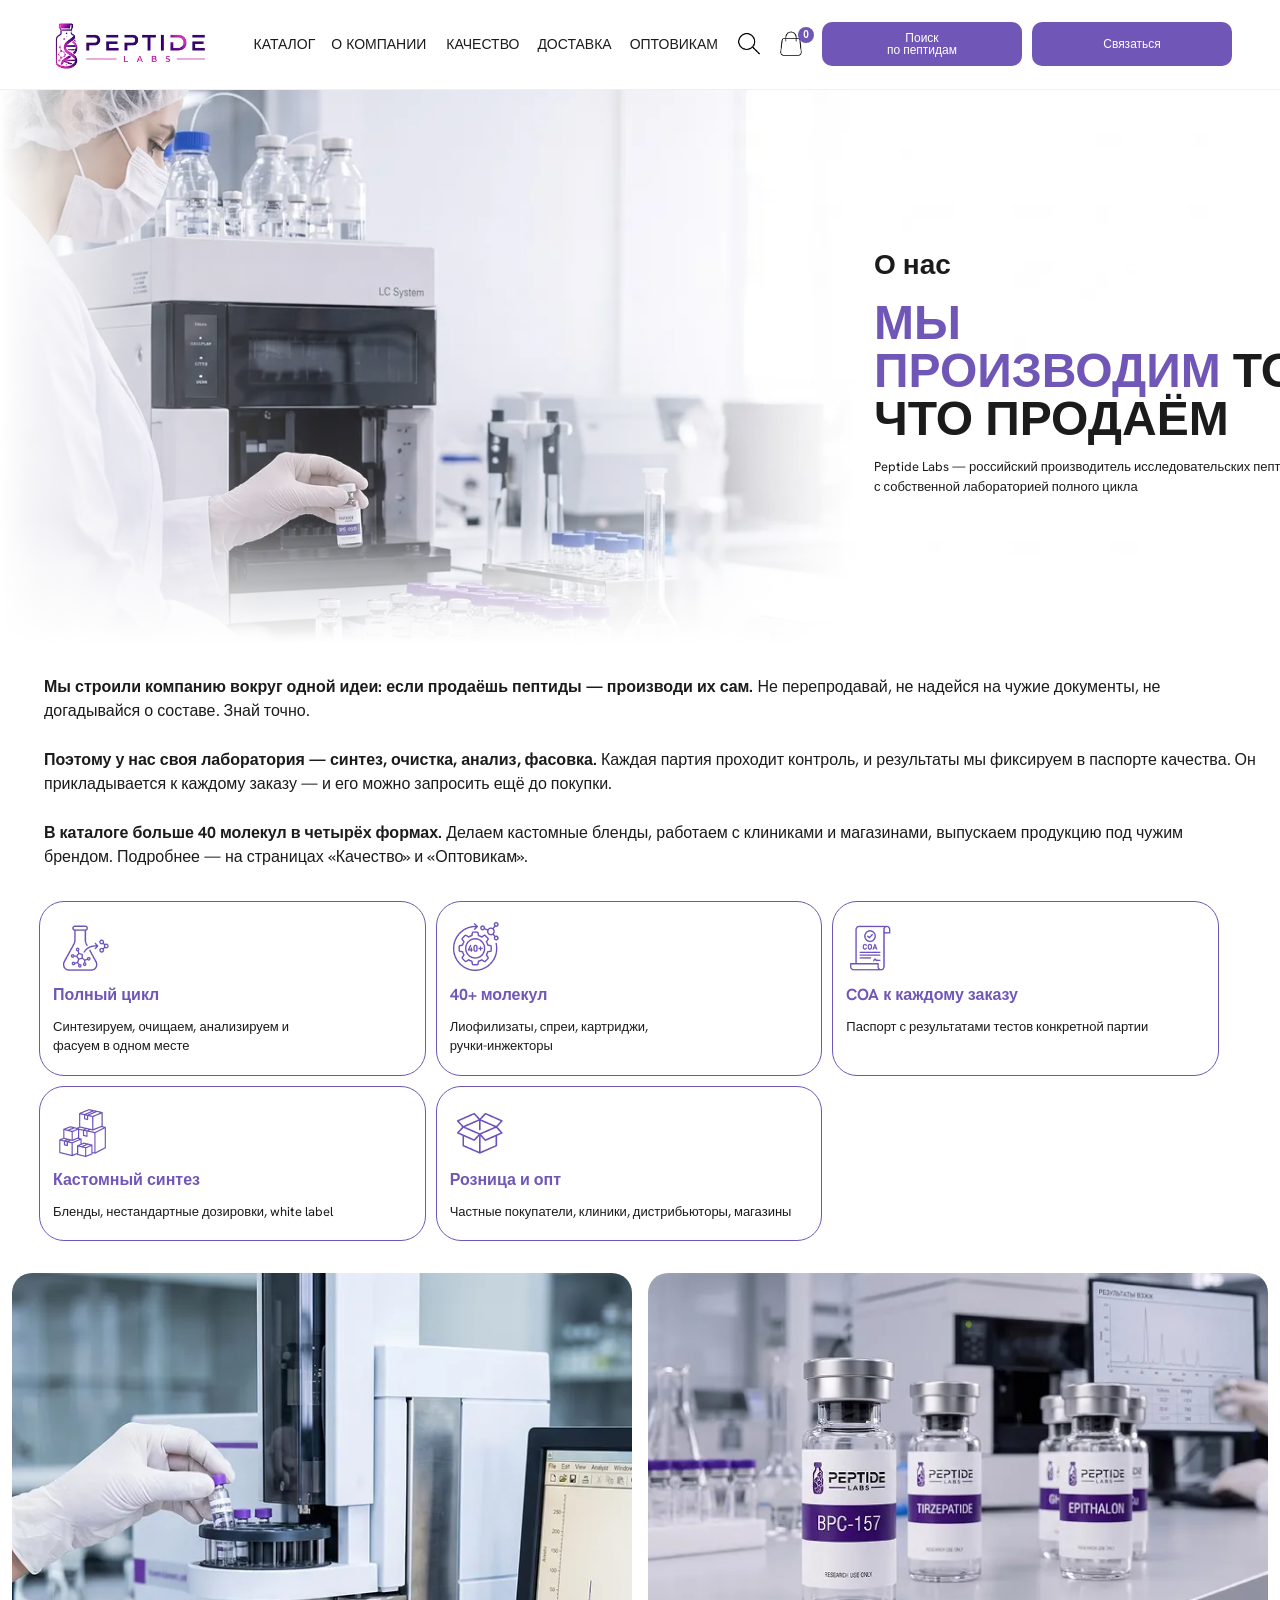
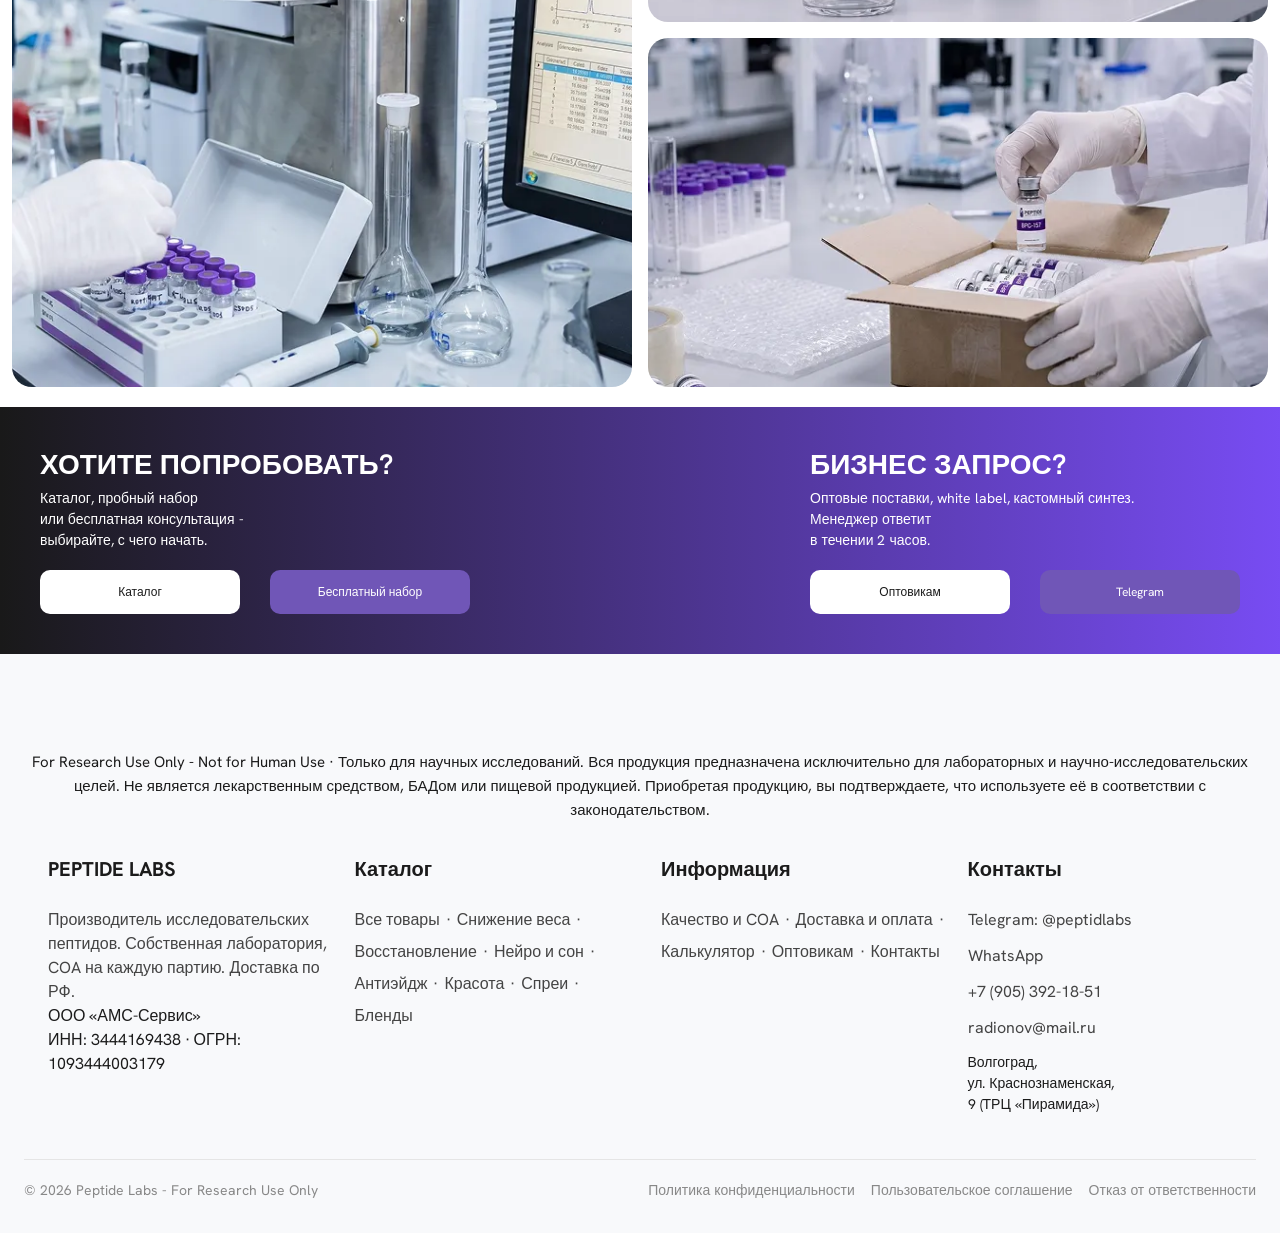
==== commit 070e58ba: "Финальное обновление" ====
--- a/about.html
+++ b/about.html
@@ -216,7 +216,7 @@
       <h2 class="cta__title">Хотите попробовать?</h2>
       <p class="cta__desc">Каталог, пробный набор<br>или бесплатная консультация -<br>выбирайте, с чего начать.</p>
       <a class="btn btn--white" href="catalog.html">Каталог</a>
-      <a class="btn btn--primary" href="business.html">Бесплатный набор</a>
+      <a class="btn btn--primary" href="#contacts">Бесплатный набор</a>
     </div>
     <div class="cta__right">
       <h2 class="cta__title">Бизнес запрос?</h2>
@@ -264,7 +264,7 @@
         <ul class="footer__list footer__list--inline">
           <li><a href="catalog.html" class="footer__link">Качество и COA</a></li>
           <li><a href="#" class="footer__link">Доставка и оплата</a></li>
-          <li><a href="#" class="footer__link">Калькулятор</a></li>
+          <li><a href="#calculator" class="footer__link">Калькулятор</a></li>
           <li><a href="business.html" class="footer__link">Оптовикам</a></li>
           <li><a href="#" class="footer__link">Контакты</a></li>
         </ul>
@@ -273,7 +273,7 @@
       <div class="footer__col">
         <h4 class="footer__title">Контакты</h4>
         <ul class="footer__list">
-          <li><a href="https://t.me/peptidelabs" target="_blank" rel="noopener noreferrer" class="footer__link">Telegram: @peptidelabs</a></li>
+          <li><a href="https://t.me/peptidlabs" target="_blank" rel="noopener noreferrer" class="footer__link">Telegram: @peptidlabs</a></li>
           <li><a href="https://wa.me/79053921851" target="_blank" rel="noopener noreferrer" class="footer__link">WhatsApp</a></li>
           <li><a href="tel:+79053921851" class="footer__link">+7 (905) 392-18-51</a></li>
           <li><a href="mailto:radionov@mail.ru" class="footer__link">radionov@mail.ru</a></li>
@@ -387,10 +387,99 @@
   </div>
 </div>
 
+<!-- ══ КАЛЬКУЛЯТОР ДОЗИРОВОК ════════════════════════════ -->
+<div class="calc-modal" id="calc-modal">
+  <div class="calc-modal__backdrop" id="calc-modal-backdrop"></div>
+  <div class="calc-modal__inner">
+
+    <div class="calc-modal__header">
+      <h2 class="calc-modal__title">Калькулятор дозировок</h2>
+      <button class="calc-modal__close" id="calc-modal-close" type="button">×</button>
+    </div>
+
+    <div class="calc-modal__body">
+
+      <!-- Пептид (full width) -->
+      <div class="calc-field calc-field--full">
+        <label class="calc-label" for="calc-peptide">Пептид</label>
+        <select class="calc-select" id="calc-peptide">
+          <option value="">— Выберите пептид —</option>
+        </select>
+      </div>
+
+      <!-- Две колонки -->
+      <div class="calc-grid" id="calc-grid" hidden>
+
+        <!-- ─── Левая: Шприцы ─── -->
+        <div class="calc-col">
+          <p class="calc-step">1. Выберите объём шприца:</p>
+          <div class="calc-syringes">
+            <button class="calc-syringe-card is-active" data-ml="0.3" type="button">
+              <img src="src/calc/syringe-03.webp" alt="" class="calc-syringe__img">
+              <span class="calc-syringe__label">0.3 мл</span>
+            </button>
+            <button class="calc-syringe-card" data-ml="0.5" type="button">
+              <img src="src/calc/syringe-05.webp" alt="" class="calc-syringe__img">
+              <span class="calc-syringe__label">0.5 мл</span>
+            </button>
+            <button class="calc-syringe-card" data-ml="1" type="button">
+              <img src="src/calc/syringe-1.webp" alt="" class="calc-syringe__img">
+              <span class="calc-syringe__label">1 мл</span>
+            </button>
+          </div>
+        </div>
+
+        <!-- ─── Правая: Дозировка + вода + доза ─── -->
+        <div class="calc-col">
+
+          <div class="calc-block">
+            <div class="calc-block__top">
+              <p class="calc-step">2. Выберите количество пептида</p>
+              <img src="src/calc/vial.webp" alt="" class="calc-block__img">
+            </div>
+            <div class="calc-chips" id="calc-dosage-chips"></div>
+          </div>
+
+          <div class="calc-block">
+            <div class="calc-block__top">
+              <p class="calc-step">3. Сколько бактериостатической воды вы добавляете?</p>
+              <img src="src/calc/water.webp" alt="" class="calc-block__img">
+            </div>
+            <div class="calc-chips" id="calc-water-chips"></div>
+          </div>
+
+          <div class="calc-block">
+            <p class="calc-step">4. Разовая доза (<span id="calc-dose-unit">мкг</span>)</p>
+            <input class="input" type="number" id="calc-dose" min="0.01" step="0.01">
+          </div>
+
+        </div>
+      </div>
+
+      <!-- Результат -->
+      <div class="calc-results" id="calc-results" hidden>
+        <p class="calc-result__line" id="calc-result-volume"></p>
+        <p class="calc-result__line" id="calc-result-injections"></p>
+        <p class="calc-result__warn" id="calc-result-warn" hidden></p>
+        <div class="calc-result__actions">
+          <a href="#" class="btn btn--primary calc-result__buy" id="calc-result-buy">Купить →</a>
+          <a href="https://t.me/peptidelabs" target="_blank" rel="noopener noreferrer"
+             class="btn calc-result__consult">Бесплатная консультация →</a>
+        </div>
+        <p class="calc-disclaimer">
+          Калькулятор предназначен для информационных целей. Не является медицинской рекомендацией.
+        </p>
+      </div>
+
+    </div>
+  </div>
+</div>
+
 <!-- Скрипты -->
 <script src="js/cart.js" defer></script>
 <script src="js/search.js" defer></script>
 <script src="js/order.js" defer></script>
+ <script src="js/calc.js" defer></script>
 
 </body>
 </html>
--- a/style.css
+++ b/style.css
@@ -1879,6 +1879,201 @@
   border-radius: 16px;
 }
 
+/* ══ КАЛЬКУЛЯТОР ═════════════════════════════════════════ */
+.calc-modal {
+  position: fixed;
+  inset: 0;
+  z-index: 1200;
+  display: flex;
+  align-items: center;
+  justify-content: center;
+  opacity: 0;
+  visibility: hidden;
+  transition: opacity 0.25s ease, visibility 0.25s ease;
+}
+.calc-modal.is-open { opacity: 1; visibility: visible; }
+
+.calc-modal__backdrop {
+  position: absolute;
+  inset: 0;
+  background: rgba(0, 0, 0, 0.55);
+}
+
+.calc-modal__inner {
+  position: relative;
+  background: #fff;
+  border-radius: 24px;
+  width: 100%;
+  max-width: 820px;
+  max-height: 90vh;
+  overflow-y: auto;
+  padding: 36px;
+  box-shadow: 0 24px 80px rgba(0, 0, 0, 0.18);
+}
+
+.calc-modal__header {
+  display: flex;
+  justify-content: space-between;
+  align-items: center;
+  margin-bottom: 24px;
+}
+.calc-modal__title { font-size: 24px; font-weight: 700; margin: 0; }
+.calc-modal__close {
+  background: none; border: none; font-size: 28px;
+  color: #aaa; cursor: pointer; line-height: 1;
+  padding: 0 6px; transition: color 0.2s;
+}
+.calc-modal__close:hover { color: #111; }
+
+.calc-modal__body { display: flex; flex-direction: column; gap: 24px; }
+
+/* Дропдаун */
+.calc-field--full { width: 100%; }
+.calc-label { font-size: 13px; font-weight: 600; color: #555; margin-bottom: 6px; display: block; }
+.calc-select {
+  width: 100%; height: 52px;
+  border: 1.5px solid #e0e0e0; border-radius: 12px;
+  padding: 0 16px; font-size: 15px; color: #111;
+  background: #fff;
+  appearance: none;
+  background-image: url("data:image/svg+xml,%3Csvg xmlns='http://www.w3.org/2000/svg' width='12' height='8' fill='none'%3E%3Cpath d='M1 1l5 5 5-5' stroke='%23888' stroke-width='1.5' stroke-linecap='round'/%3E%3C/svg%3E");
+  background-repeat: no-repeat;
+  background-position: right 16px center;
+  cursor: pointer; transition: border-color 0.2s;
+}
+.calc-select:focus { outline: none; border-color: var(--color-primary, #7c3aed); }
+
+/* Две колонки */
+.calc-grid {
+  display: grid;
+  grid-template-columns: 280px 1fr;
+  gap: 32px;
+  align-items: start;
+}
+
+.calc-col { display: flex; flex-direction: column; gap: 24px; }
+.calc-step { font-size: 15px; font-weight: 600; color: #222; margin: 0 0 12px; }
+
+/* ─── Шприцы (левая колонка) ─── */
+/* ─── Шприцы (карточки с текстом поверх фото) ─── */
+.calc-syringes { display: flex; flex-direction: column; gap: 12px; }
+
+.calc-syringe-card {
+  position: relative;
+  display: flex;
+  align-items: center;
+  justify-content: center;
+  padding: 0;
+  border: 2px solid #e8e8e8;
+  border-radius: 14px;
+  background: #fff;
+  cursor: pointer;
+  overflow: hidden;
+  transition: border-color 0.2s, box-shadow 0.2s;
+}
+.calc-syringe-card:hover { border-color: #ccc; }
+.calc-syringe-card.is-active {
+  border-color: var(--color-primary, #7c3aed);
+  box-shadow: 0 0 0 3px rgba(124, 58, 237, 0.12);
+}
+
+.calc-syringe__img {
+  width: 100%;
+  height: 100px;
+  object-fit: contain;
+  display: block;
+  transform: rotate(90deg);
+}
+
+.calc-syringe__label {
+  position: absolute;
+  top: 12px;
+  left: 16px;
+  font-size: 15px;
+  font-weight: 700;
+  color: #222;
+}
+
+/* Mobile — в ряд */
+@media (max-width: 768px) {
+  .calc-syringes { flex-direction: row; gap: 8px; }
+  .calc-syringe-card { flex: 1; }
+  .calc-syringe__img { height: 120px; }
+  .calc-syringe__label { top: 8px; left: 10px; font-size: 13px; }
+}
+
+/* ─── Блоки правой колонки ─── */
+.calc-block { display: flex; flex-direction: column; gap: 0; }
+.calc-block__top { display: flex; align-items: center; gap: 12px; margin-bottom: 12px; }
+.calc-block__img { width: 48px; height: 48px; object-fit: contain; flex-shrink: 0; }
+
+/* ─── Чипы ─── */
+.calc-chips { display: flex; flex-wrap: wrap; gap: 8px; }
+
+.calc-chip {
+  padding: 10px 20px;
+  border: 2px solid #e8e8e8;
+  border-radius: 10px;
+  background: #fff;
+  font-size: 14px; font-weight: 600;
+  color: #333;
+  cursor: pointer;
+  transition: all 0.15s ease;
+}
+.calc-chip:hover { border-color: #ccc; }
+.calc-chip.is-active {
+  background: var(--color-primary, #7c3aed);
+  border-color: var(--color-primary, #7c3aed);
+  color: #fff;
+}
+
+/* ─── Результат ─── */
+.calc-results {
+  background: #f8f8f8;
+  border-radius: 16px;
+  padding: 24px;
+  display: flex; flex-direction: column; gap: 10px;
+}
+.calc-result__line { font-size: 15px; color: #333; line-height: 1.6; margin: 0; }
+.calc-result__line strong { color: #111; font-size: 17px; }
+.calc-result__warn {
+  font-size: 13px; color: #ef4444; background: #fef2f2;
+  padding: 10px 14px; border-radius: 10px; margin: 4px 0;
+}
+
+.calc-result__actions { display: flex; gap: 10px; flex-wrap: wrap; margin-top: 8px; }
+.calc-result__buy {
+  flex: 1; min-width: 140px; height: 46px; border-radius: 10px;
+  font-size: 14px; display: flex; align-items: center; justify-content: center; text-decoration: none;
+}
+.calc-result__consult {
+  flex: 1; min-width: 140px; height: 46px; border-radius: 10px;
+  font-size: 14px; display: flex; align-items: center; justify-content: center;
+  border: 1.5px solid #e0e0e0; text-decoration: none; color: #111; transition: border-color 0.2s;
+}
+.calc-result__consult:hover { border-color: var(--color-primary, #7c3aed); }
+
+.calc-disclaimer { font-size: 11px; color: #aaa; line-height: 1.4; margin: 0; }
+
+/* ─── Mobile ─── */
+@media (max-width: 768px) {
+  .calc-modal__inner {
+    margin: 0 12px;
+    padding: 24px 18px;
+    border-radius: 18px;
+    max-height: 95vh;
+  }
+  .calc-grid {
+    grid-template-columns: 1fr;
+    gap: 24px;
+  }
+  .calc-syringes { flex-direction: row; gap: 8px; }
+  .calc-syringe-card { flex-direction: column; padding: 10px; flex: 1; text-align: center; }
+  .calc-syringe__img { height: 80px; }
+  .calc-syringe__label { font-size: 13px; }
+  .calc-result__actions { flex-direction: column; }
+}
+
 
 /* /////// FAQ ///////// */
 
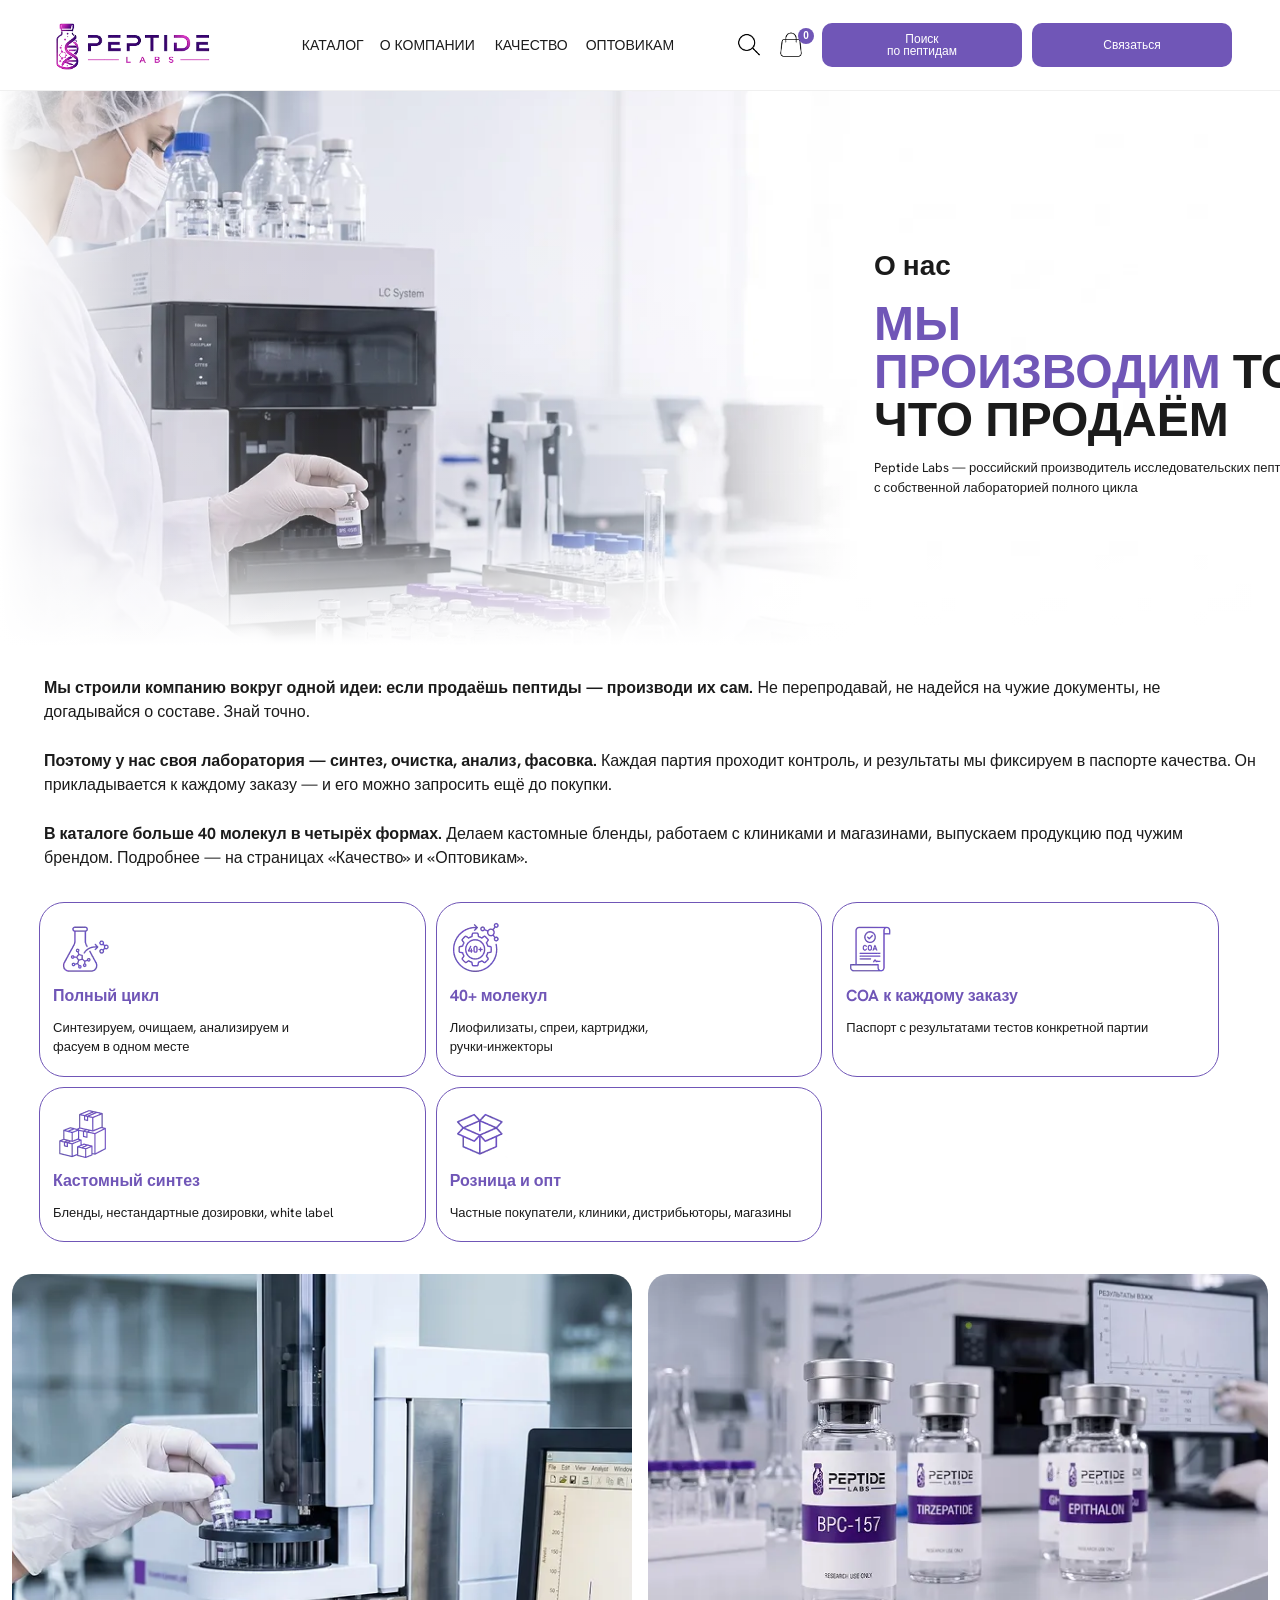
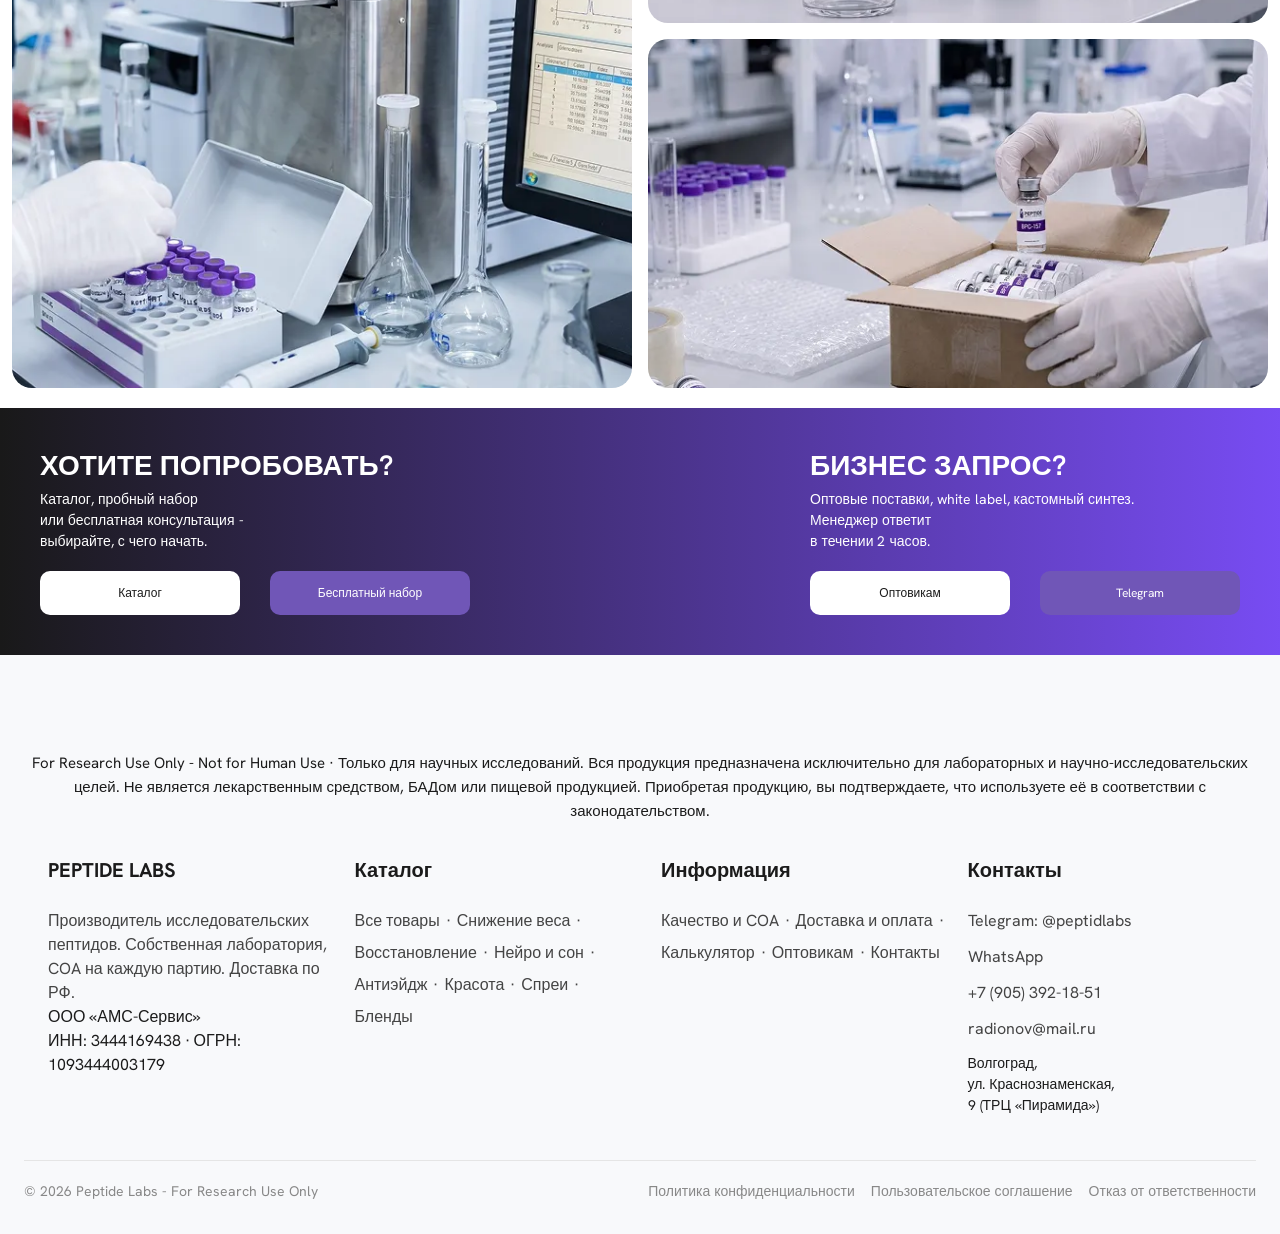
==== commit e59a2c09: "Изменение хедера и качества фото" ====
--- a/about.html
+++ b/about.html
@@ -8,6 +8,7 @@
   <title>О компании — Peptide Labs | Производитель исследовательских пептидов</title>
   <meta name="description" content="Peptide Labs — российский производитель исследовательских пептидов с собственной лабораторией полного цикла. 40+ молекул, COA к каждому заказу, кастомный синтез и white label.">
   <meta name="robots" content="index, follow">
+  <link rel="icon" type="image/x-icon" href="src/hero/logo-favicon.png">
   <link rel="canonical" href="https://peptidelabs.ru/about.html">
 
   <!-- Open Graph -->
@@ -79,7 +80,6 @@
         <li><a class="nav__link" href="catalog.html">Каталог</a></li>
         <li><a class="nav__link" href="about.html">О компании</a></li>
         <li><a class="nav__link" href="quality.html">Качество</a></li>
-        <li><a class="nav__link" href="#delivery">Доставка</a></li>
         <li><a class="nav__link" href="business.html">Оптовикам</a></li>
       </ul>
     </nav>
@@ -122,7 +122,6 @@
         <li><a class="mobile-menu__link" href="catalog.html">Каталог</a></li>
         <li><a class="mobile-menu__link" href="about.html">О компании</a></li>
         <li><a class="mobile-menu__link" href="quality.html">Качество</a></li>
-        <li><a class="mobile-menu__link" href="#delivery">Доставка</a></li>
         <li><a class="mobile-menu__link" href="business.html">Оптовикам</a></li>
       </ul>
       <div class="mobile-menu__actions">
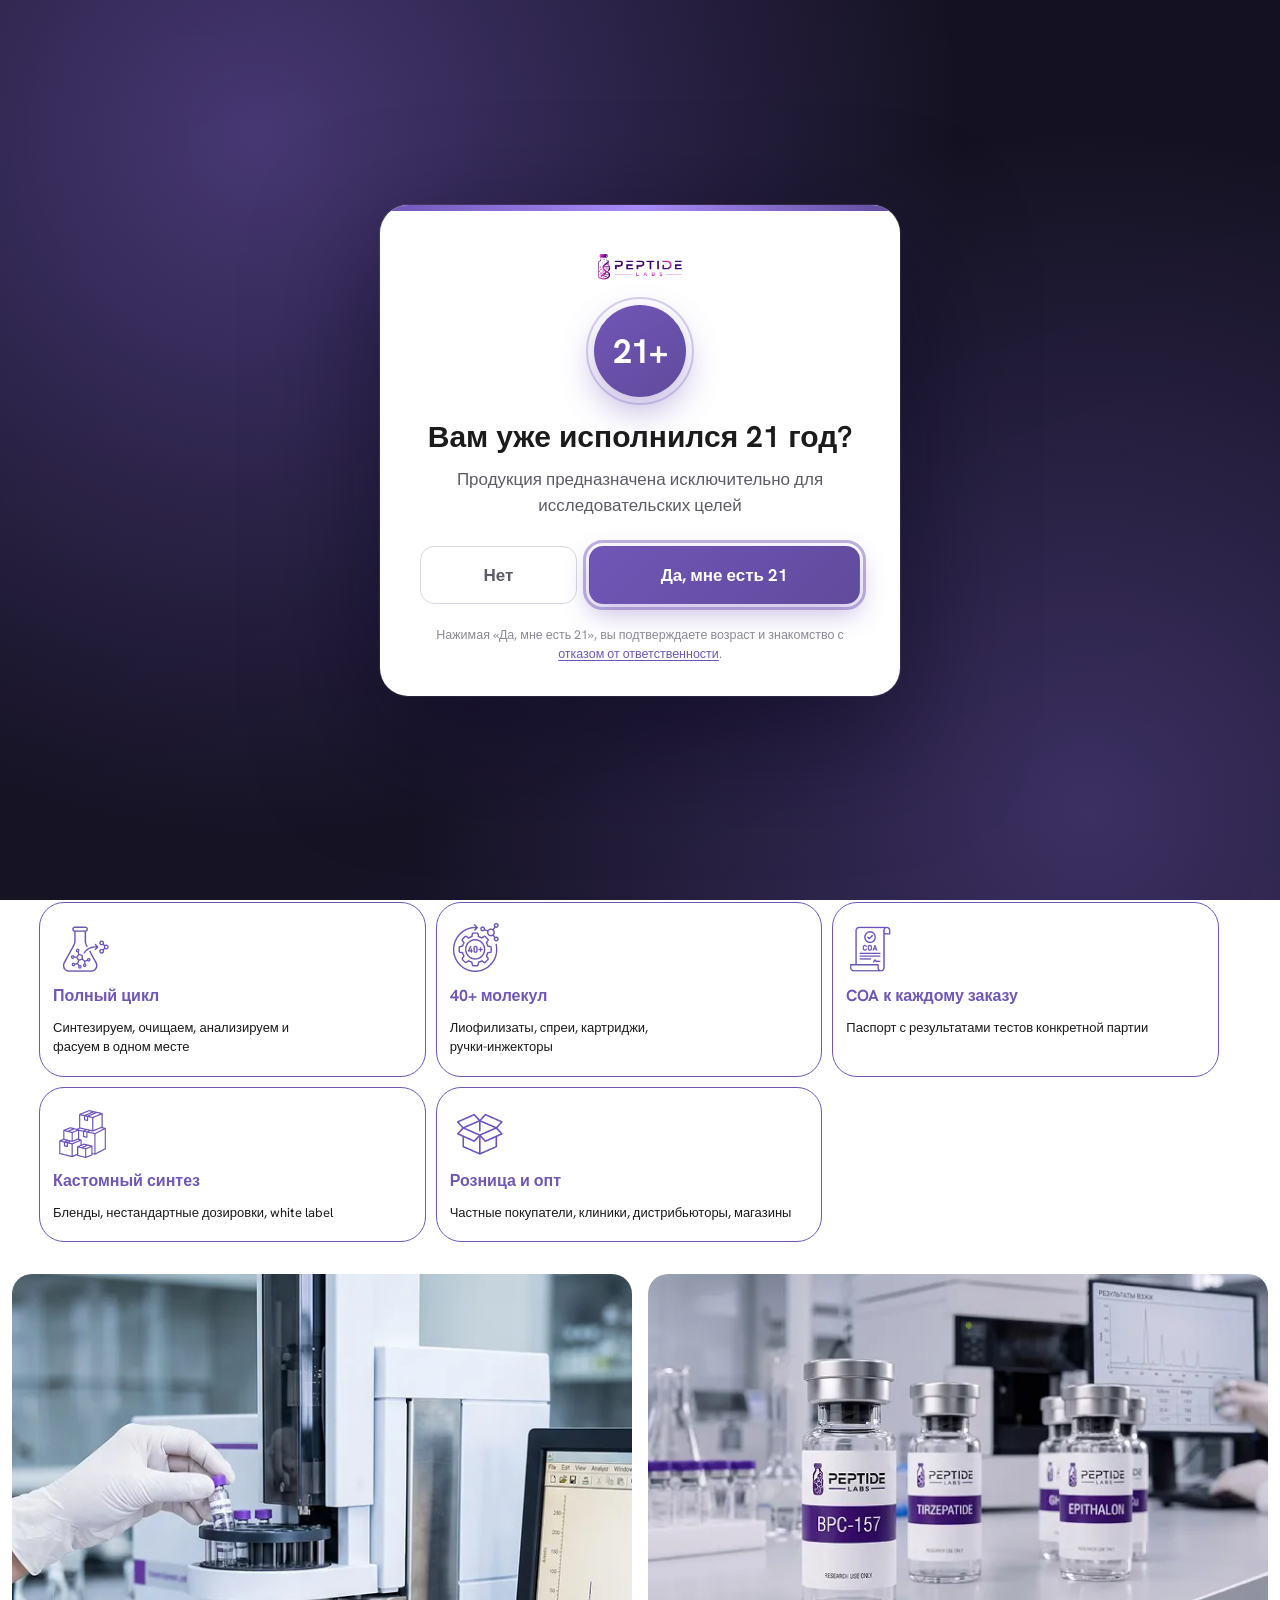
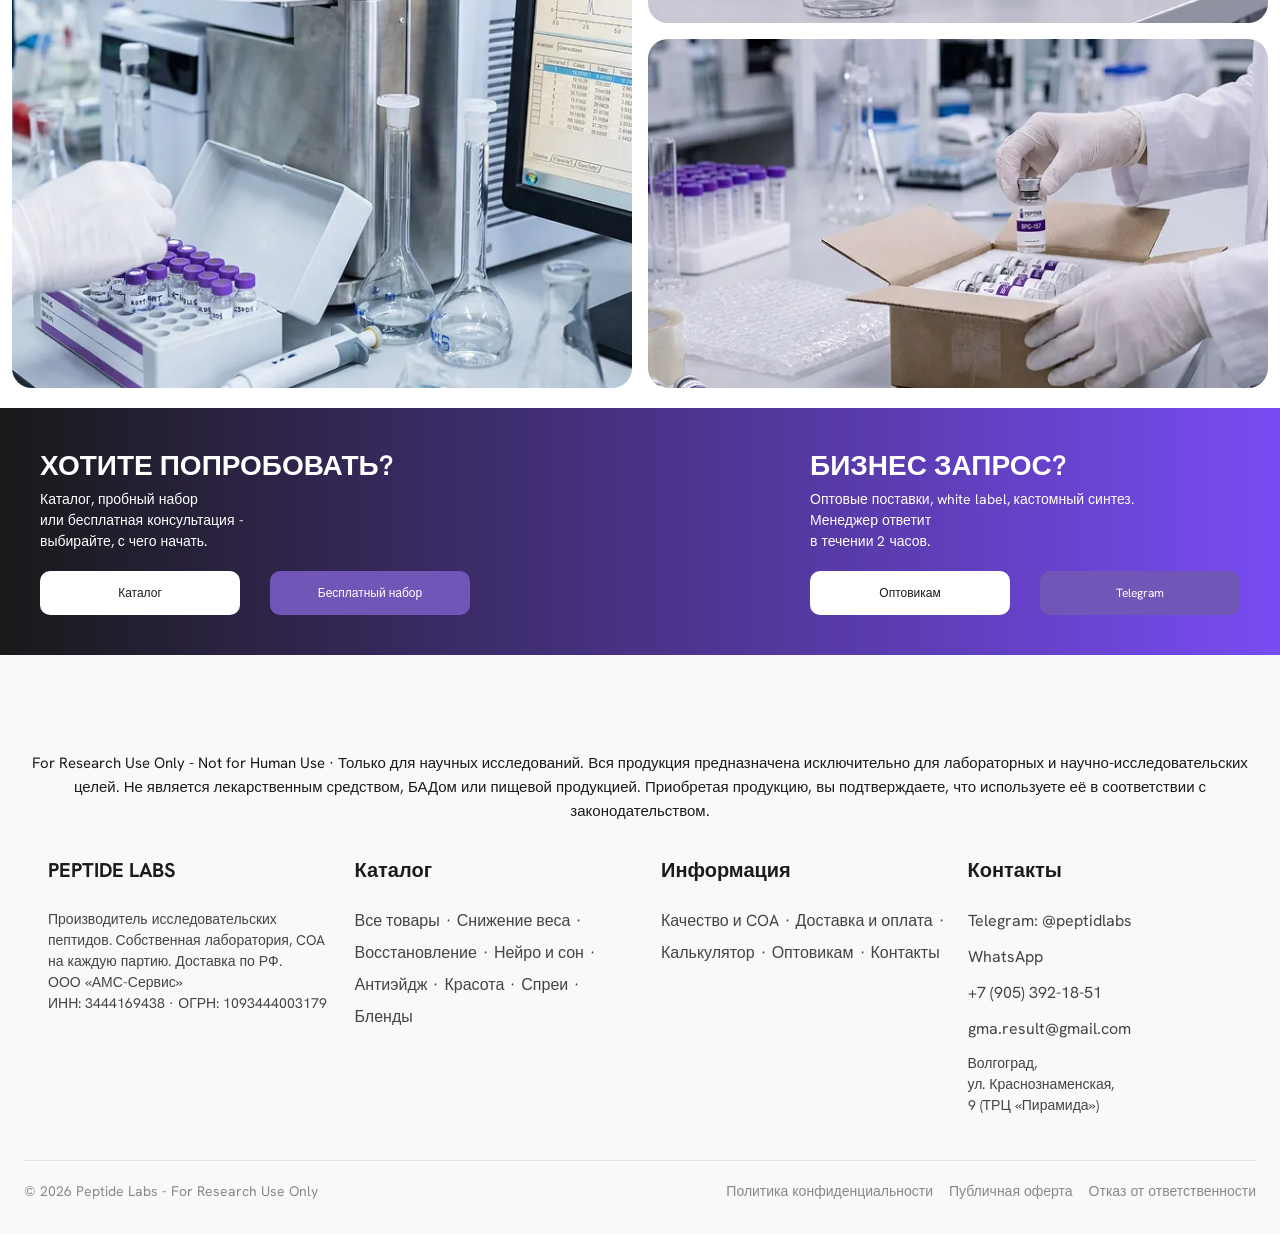
==== commit b5ec0977: "Final" ====
--- a/about.html
+++ b/about.html
@@ -27,6 +27,8 @@
   <meta name="twitter:image"       content="https://peptidelabs.ru/src/about/about-image.webp">
 
   <link rel="stylesheet" href="style.css">
+  <link rel="stylesheet" href="css/legal.css">
+  <script src="js/legal.js"></script>
 
   <!-- JSON-LD: Organization + AboutPage -->
   <script type="application/ld+json">
@@ -41,7 +43,7 @@
         "url": "https://peptidelabs.ru",
         "logo": "https://peptidelabs.ru/src/hero/logo-image.webp",
         "telephone": "+7-905-392-18-51",
-        "email": "radionov@mail.ru",
+        "email": "gma.result@gmail.com",
         "description": "Российский производитель исследовательских пептидов с собственной лабораторией полного цикла. 40+ молекул, COA к каждому заказу.",
         "address": {
           "@type": "PostalAddress",
@@ -275,7 +277,7 @@
           <li><a href="https://t.me/peptidlabs" target="_blank" rel="noopener noreferrer" class="footer__link">Telegram: @peptidlabs</a></li>
           <li><a href="https://wa.me/79053921851" target="_blank" rel="noopener noreferrer" class="footer__link">WhatsApp</a></li>
           <li><a href="tel:+79053921851" class="footer__link">+7 (905) 392-18-51</a></li>
-          <li><a href="mailto:radionov@mail.ru" class="footer__link">radionov@mail.ru</a></li>
+          <li><a href="mailto:gma.result@gmail.com" class="footer__link">gma.result@gmail.com</a></li>
           <li class="footer__item-text">Волгоград, <br>ул. Краснознаменская, <br>9 (ТРЦ «Пирамида»)</li>
         </ul>
       </div>
@@ -286,9 +288,9 @@
       <p class="footer__copyright">© 2026 Peptide Labs - For Research Use Only</p>
       
       <div class="footer__legal">
-        <a href="#" class="footer__legal-link">Политика конфиденциальности</a>
-        <a href="#" class="footer__legal-link">Пользовательское соглашение</a>
-        <a href="#" class="footer__legal-link">Отказ от ответственности</a>
+        <a href="#privacy" class="footer__legal-link" data-legal="privacy">Политика конфиденциальности</a>
+        <a href="#offer" class="footer__legal-link" data-legal="offer">Публичная оферта</a>
+        <a href="#disclaimer" class="footer__legal-link" data-legal="disclaimer">Отказ от ответственности</a>
       </div>
     </div>
 
@@ -376,6 +378,22 @@
           <strong id="order-total-display">0 ₽</strong>
         </div>
       </div>
+
+      <fieldset class="consent" id="order-consent">
+        <legend class="consent__legend">Обязательные подтверждения</legend>
+        <label class="consent__item">
+          <input class="consent__input" type="checkbox" id="order-consent-age" name="order-consent-age" required>
+          <span class="consent__text">Я подтверждаю, что мне исполнился 21 год</span>
+        </label>
+        <label class="consent__item">
+          <input class="consent__input" type="checkbox" id="order-consent-ruo" name="order-consent-ruo" required>
+          <span class="consent__text">Я ознакомлен(а) с тем, что продукция предназначена исключительно для исследовательских целей и не является лекарственным средством</span>
+        </label>
+        <label class="consent__item">
+          <input class="consent__input" type="checkbox" id="order-consent-offer" name="order-consent-offer" required>
+          <span class="consent__text">Я принимаю условия <a href="#offer" data-legal="offer">публичной оферты</a> и <a href="#privacy" data-legal="privacy">политики обработки данных</a></span>
+        </label>
+      </fieldset>
 
       <button class="btn btn--primary order-form__submit" type="submit">Отправить заказ</button>
 
--- a/style.css
+++ b/style.css
@@ -1,10 +1,10 @@
 @import url('https://fonts.googleapis.com/css2?family=Hanken+Grotesk:wght@400;700&display=swap');
 
 :root {
-    --color-primary: rgba(112, 86, 183, 1);
-    --bg-white:#ffffff;
-    --bg-black:rgba(27, 27, 27) ;
-    --font-main: 'Hanken Grotesk', 'Inter', -apple-system, BlinkMacSystemFont, 'Segoe UI', Roboto, sans-serif;
+  --color-primary: rgba(112, 86, 183, 1);
+  --bg-white: #ffffff;
+  --bg-black: rgba(27, 27, 27);
+  --font-main: 'Hanken Grotesk', 'Inter', -apple-system, BlinkMacSystemFont, 'Segoe UI', Roboto, sans-serif;
 }
 
 html {
@@ -22,11 +22,12 @@
   background-color: var(--bg-white);
 }
 
-.tab-panel { 
-  display: none; 
-}
-.tab-panel--active { 
-  display: block; 
+.tab-panel {
+  display: none;
+}
+
+.tab-panel--active {
+  display: block;
 }
 
 span {
@@ -51,9 +52,12 @@
 }
 
 li {
-  white-space: nowrap; /* запрещает ломать текст на две строки */
-  flex-shrink: 0;      /* если родитель flex — запрещает сжимать пункт до 25px */
-  width: auto;         /* убирает жесткую фиксированную ширину, если она задана */
+  white-space: nowrap;
+  /* запрещает ломать текст на две строки */
+  flex-shrink: 0;
+  /* если родитель flex — запрещает сжимать пункт до 25px */
+  width: auto;
+  /* убирает жесткую фиксированную ширину, если она задана */
 }
 
 /* /////// Container ///////// */
@@ -133,9 +137,11 @@
   transform: scale(1.04);
 }
 
-html, body {
+html,
+body {
   overflow-x: clip;
 }
+
 .header {
   position: sticky;
   top: 0;
@@ -321,6 +327,7 @@
 }
 
 @media (max-width: 992px) {
+
   .nav,
   .header__buttons {
     display: none;
@@ -356,7 +363,8 @@
   inset: 0;
   z-index: 1002;
   background: rgba(0, 0, 0, 0.5);
-  display: none; /* ������ ������� */
+  display: none;
+  /* ������ ������� */
   align-items: flex-start;
   justify-content: center;
   padding-top: 100px;
@@ -365,7 +373,8 @@
 }
 
 .search-modal.is-open {
-  display: flex; /* ���������� ������ ��� �������� */
+  display: flex;
+  /* ���������� ������ ��� �������� */
   opacity: 1;
 }
 
@@ -405,7 +414,10 @@
   padding: 4px 8px;
   transition: color 0.2s;
 }
-.search-modal__close:hover { color: #111; }
+
+.search-modal__close:hover {
+  color: #111;
+}
 
 .search-results {
   list-style: none;
@@ -424,7 +436,10 @@
   color: #111;
   transition: background 0.15s;
 }
-.search-result__link:hover { background: #f8f8f8; }
+
+.search-result__link:hover {
+  background: #f8f8f8;
+}
 
 .search-result__img {
   width: 52px;
@@ -435,9 +450,25 @@
   flex-shrink: 0;
 }
 
-.search-result__name { font-size: 15px; font-weight: 600; margin: 0 0 2px; }
-.search-result__cat  { font-size: 13px; color: #888; margin: 0; }
-.search-result--empty { padding: 24px 20px; text-align: center; color: #aaa; font-size: 15px; list-style: none; }
+.search-result__name {
+  font-size: 15px;
+  font-weight: 600;
+  margin: 0 0 2px;
+}
+
+.search-result__cat {
+  font-size: 13px;
+  color: #888;
+  margin: 0;
+}
+
+.search-result--empty {
+  padding: 24px 20px;
+  text-align: center;
+  color: #aaa;
+  font-size: 15px;
+  list-style: none;
+}
 
 /* == ������� ============================================= */
 .cart-overlay {
@@ -445,13 +476,15 @@
   inset: 0;
   background: rgba(0, 0, 0, 0.4);
   z-index: 1000;
-  display: none; /* ������ ������� */
+  display: none;
+  /* ������ ������� */
   opacity: 0;
   transition: opacity 0.3s ease;
 }
 
 .cart-overlay.is-visible {
-  display: block; /* ���������� ������ ��� �������� */
+  display: block;
+  /* ���������� ������ ��� �������� */
   opacity: 1;
 }
 
@@ -488,7 +521,12 @@
   border-bottom: 1px solid #f0f0f0;
   flex-shrink: 0;
 }
-.cart-panel__title { font-size: 22px; font-weight: 700; margin: 0; }
+
+.cart-panel__title {
+  font-size: 22px;
+  font-weight: 700;
+  margin: 0;
+}
 
 .cart-panel__close {
   background: none;
@@ -500,7 +538,10 @@
   padding: 0 6px;
   transition: color 0.2s;
 }
-.cart-panel__close:hover { color: #111; }
+
+.cart-panel__close:hover {
+  color: #111;
+}
 
 .cart-panel__body {
   flex: 1;
@@ -537,9 +578,25 @@
   flex-shrink: 0;
 }
 
-.cart-item__info   { flex: 1; min-width: 0; }
-.cart-item__name   { font-size: 14px; font-weight: 600; margin: 0 20px 2px 0; white-space: nowrap; overflow: hidden; text-overflow: ellipsis; }
-.cart-item__dosage { font-size: 12px; color: #888; margin: 0 0 8px; }
+.cart-item__info {
+  flex: 1;
+  min-width: 0;
+}
+
+.cart-item__name {
+  font-size: 14px;
+  font-weight: 600;
+  margin: 0 20px 2px 0;
+  white-space: nowrap;
+  overflow: hidden;
+  text-overflow: ellipsis;
+}
+
+.cart-item__dosage {
+  font-size: 12px;
+  color: #888;
+  margin: 0 0 8px;
+}
 
 .cart-item__row {
   display: flex;
@@ -547,7 +604,11 @@
   justify-content: space-between;
 }
 
-.cart-item__counter { display: flex; align-items: center; gap: 10px; }
+.cart-item__counter {
+  display: flex;
+  align-items: center;
+  gap: 10px;
+}
 
 .cart-item__minus,
 .cart-item__plus {
@@ -563,15 +624,29 @@
   justify-content: center;
   transition: background 0.15s;
 }
+
 .cart-item__minus:hover,
-.cart-item__plus:hover { background: #e0e0e0; }
-
-.cart-item__qty   { font-size: 15px; font-weight: 600; min-width: 20px; text-align: center; }
-.cart-item__price { font-size: 15px; font-weight: 700; white-space: nowrap; }
+.cart-item__plus:hover {
+  background: #e0e0e0;
+}
+
+.cart-item__qty {
+  font-size: 15px;
+  font-weight: 600;
+  min-width: 20px;
+  text-align: center;
+}
+
+.cart-item__price {
+  font-size: 15px;
+  font-weight: 700;
+  white-space: nowrap;
+}
 
 .cart-item__remove {
   position: absolute;
-  top: 0; right: 0;
+  top: 0;
+  right: 0;
   background: none;
   border: none;
   font-size: 20px;
@@ -581,7 +656,10 @@
   transition: color 0.2s;
   line-height: 1;
 }
-.cart-item__remove:hover { color: #555; }
+
+.cart-item__remove:hover {
+  color: #555;
+}
 
 .cart-panel__footer {
   padding: 16px 24px 28px;
@@ -610,18 +688,27 @@
 
 /* == MOBILE ============================================== */
 @media (max-width: 768px) {
-  .cart-panel { width: 100%; }
+  .cart-panel {
+    width: 100%;
+  }
 
   .search-modal {
     padding-top: 0;
     align-items: flex-end;
   }
+
   .search-modal__inner {
     border-radius: 20px 20px 0 0;
     max-width: 100%;
   }
-  .search-modal__input  { font-size: 16px; }
-  .search-results       { max-height: 55vh; }
+
+  .search-modal__input {
+    font-size: 16px;
+  }
+
+  .search-results {
+    max-height: 55vh;
+  }
 }
 
 .footer {
@@ -666,8 +753,10 @@
   margin-bottom: 24px;
 }
 
-.footer__text {
-  font-size: 16px;
+.footer__text,
+.footer__item-text,
+.footer__requisites {
+  font-size: 14px;
   line-height: 1.5;
   color: #444;
   max-width: 320px;
@@ -735,11 +824,6 @@
   color: #888;
   text-decoration: none;
   transition: color 0.2s ease;
-}
-
-.footer__item-text {
-  font-size: 14px;
-  font-weight: 400;
 }
 
 /* /////// РРЅС‚РµСЂР°РєС‚РёРІРЅС‹Рµ СЃРѕСЃС‚РѕСЏРЅРёСЏ ///////// */
@@ -755,21 +839,17 @@
   background-color: #ffffff;
 
   background-image:
-    linear-gradient(
-      0deg,
+    linear-gradient(0deg,
       #ffffff 0%,
       rgba(255, 255, 255, 0.2) 10%,
-      rgba(255, 255, 255, 0) 25%
-    ),
-    linear-gradient(
-      90deg,
+      rgba(255, 255, 255, 0) 25%),
+    linear-gradient(90deg,
       #ffffff 0%,
       #ffffff 30%,
       rgba(255, 255, 255, 1) 10%,
       rgba(255, 255, 255, 0.6) 35%,
       rgba(255, 255, 255, 0.2) 55%,
-      rgba(255, 255, 255, 0) 85%
-    ),
+      rgba(255, 255, 255, 0) 85%),
     url('/src/hero/hero-image.webp');
 
   background-size: cover;
@@ -779,23 +859,19 @@
 
 .quality-hero {
   background-image:
-    linear-gradient(
-      0deg,
+    linear-gradient(0deg,
       #ffffff 0%,
       rgba(255, 255, 255, 0.2) 10%,
-      rgba(255, 255, 255, 0) 25%
-    ),
-    linear-gradient(
-      90deg,
+      rgba(255, 255, 255, 0) 25%),
+    linear-gradient(90deg,
       #ffffff 0%,
       #ffffff 30%,
       rgba(255, 255, 255, 1) 10%,
       rgba(255, 255, 255, 0.6) 35%,
       rgba(255, 255, 255, 0.2) 55%,
-      rgba(255, 255, 255, 0) 85%
-    ),
+      rgba(255, 255, 255, 0) 85%),
     url('/src/hero/quality-hero-image.webp');
-    margin-left: 100px;
+  margin-left: 100px;
 }
 
 .hero__inner {
@@ -905,7 +981,8 @@
 
 /* ---- catalog hero ---- */
 .catalog-hero__inner {
-  width: calc(100% - 250px);   /* account for the left offset */
+  width: calc(100% - 250px);
+  /* account for the left offset */
   max-width: 1440px;
   margin: 100px 0 0 250px;
   box-sizing: border-box;
@@ -994,7 +1071,7 @@
 }
 
 .product-order__badges {
-  background-color: transparent; 
+  background-color: transparent;
   display: flex;
   gap: 8px;
   margin: 6px 0;
@@ -1032,6 +1109,7 @@
 .product-order__group {
   margin-top: 6px
 }
+
 .form-selector {
   display: flex;
   gap: 12px;
@@ -1061,7 +1139,7 @@
   object-fit: contain;
 }
 
-.form-option input:checked + .form-option__content {
+.form-option input:checked+.form-option__content {
   border-color: #6B52B6;
   box-shadow: 0 0 0 1px #6B52B6;
 }
@@ -1107,17 +1185,17 @@
   border-radius: 20px;
   border: none;
   font-size: 13px;
-  font-weight: 300;      
-  color: #6b7280;  
+  font-weight: 300;
+  color: #6b7280;
   box-shadow: 0 4px 20px rgba(0, 0, 0, 0.04);
   transition: all 0.2s ease;
 }
 
-.dosage-chip input:checked + .dosage-chip__box {
-  border: 1px solid var(--color-primary) ;
-  font-weight: 400;       
-  color: #111827;         
-  box-shadow: 0 10px 25px rgba(107, 82, 182, 0.18), 0 2px 6px rgba(0, 0, 0, 0.04); 
+.dosage-chip input:checked+.dosage-chip__box {
+  border: 1px solid var(--color-primary);
+  font-weight: 400;
+  color: #111827;
+  box-shadow: 0 10px 25px rgba(107, 82, 182, 0.18), 0 2px 6px rgba(0, 0, 0, 0.04);
 }
 
 /* ---- ���� ������� ---- */
@@ -1191,6 +1269,7 @@
   -webkit-appearance: none;
   margin: 0;
 }
+
 .product-price {
   font-size: 40px;
   font-weight: 900;
@@ -1263,27 +1342,24 @@
   align-items: center;
   overflow: hidden;
   background-color: #ffffff;
-  background-image: 
-  linear-gradient(
-      90deg,
+  background-image:
+    linear-gradient(90deg,
       #ffffff 0%,
       rgba(255, 255, 255, 0.2) 10%,
-      rgba(255, 255, 255, 0) 25%
-    ),
-    linear-gradient(
-      360deg,
+      rgba(255, 255, 255, 0) 25%),
+    linear-gradient(360deg,
       #ffffff 0%,
       #ffffff 1%,
       rgba(255, 255, 255, 1) 1%,
       rgba(255, 255, 255, 0.6) 15%,
       rgba(255, 255, 255, 0.2) 23%,
-      rgba(255, 255, 255, 0) 85%
-    ),
+      rgba(255, 255, 255, 0) 85%),
     url(/src/about/about-image.webp);
   background-size: cover;
   background-position: right center;
   background-repeat: no-repeat;
 }
+
 .about-hero__inner {
   width: 100%;
   max-width: 1440px;
@@ -1295,7 +1371,7 @@
 }
 
 .about-hero__content {
-  margin-left: 850px !important; 
+  margin-left: 850px !important;
   width: 100%;
 }
 
@@ -1322,6 +1398,7 @@
   max-width: 1440px;
   margin: -150px 0 0 0;
 }
+
 .quality-hero__title {
   font-size: clamp(32px, 3.8vw, 70px);
   line-height: 1.23;
@@ -1365,7 +1442,8 @@
   border: 1px solid var(--color-primary);
   border-radius: 25px;
   padding: 19px 0 19px 13px;
-  width: 533px;;
+  width: 533px;
+  ;
 }
 
 .quality-features__title {
@@ -1395,7 +1473,7 @@
   margin-top: 30px;
   box-sizing: border-box;
 }
-   
+
 .business-hero__mobile-image {
   display: none;
 }
@@ -1519,6 +1597,7 @@
   color: var(--bg-white);
   text-decoration: none;
 }
+
 .about {
   width: 100%;
   background-color: var(--bg--white);
@@ -1891,7 +1970,11 @@
   visibility: hidden;
   transition: opacity 0.25s ease, visibility 0.25s ease;
 }
-.calc-modal.is-open { opacity: 1; visibility: visible; }
+
+.calc-modal.is-open {
+  opacity: 1;
+  visibility: visible;
+}
 
 .calc-modal__backdrop {
   position: absolute;
@@ -1917,31 +2000,68 @@
   align-items: center;
   margin-bottom: 24px;
 }
-.calc-modal__title { font-size: 24px; font-weight: 700; margin: 0; }
+
+.calc-modal__title {
+  font-size: 24px;
+  font-weight: 700;
+  margin: 0;
+}
+
 .calc-modal__close {
-  background: none; border: none; font-size: 28px;
-  color: #aaa; cursor: pointer; line-height: 1;
-  padding: 0 6px; transition: color 0.2s;
-}
-.calc-modal__close:hover { color: #111; }
-
-.calc-modal__body { display: flex; flex-direction: column; gap: 24px; }
+  background: none;
+  border: none;
+  font-size: 28px;
+  color: #aaa;
+  cursor: pointer;
+  line-height: 1;
+  padding: 0 6px;
+  transition: color 0.2s;
+}
+
+.calc-modal__close:hover {
+  color: #111;
+}
+
+.calc-modal__body {
+  display: flex;
+  flex-direction: column;
+  gap: 24px;
+}
 
 /* Дропдаун */
-.calc-field--full { width: 100%; }
-.calc-label { font-size: 13px; font-weight: 600; color: #555; margin-bottom: 6px; display: block; }
+.calc-field--full {
+  width: 100%;
+}
+
+.calc-label {
+  font-size: 13px;
+  font-weight: 600;
+  color: #555;
+  margin-bottom: 6px;
+  display: block;
+}
+
 .calc-select {
-  width: 100%; height: 52px;
-  border: 1.5px solid #e0e0e0; border-radius: 12px;
-  padding: 0 16px; font-size: 15px; color: #111;
+  width: 100%;
+  height: 52px;
+  border: 1.5px solid #e0e0e0;
+  border-radius: 12px;
+  padding: 0 16px;
+  font-size: 15px;
+  color: #111;
   background: #fff;
   appearance: none;
   background-image: url("data:image/svg+xml,%3Csvg xmlns='http://www.w3.org/2000/svg' width='12' height='8' fill='none'%3E%3Cpath d='M1 1l5 5 5-5' stroke='%23888' stroke-width='1.5' stroke-linecap='round'/%3E%3C/svg%3E");
   background-repeat: no-repeat;
   background-position: right 16px center;
-  cursor: pointer; transition: border-color 0.2s;
-}
-.calc-select:focus { outline: none; border-color: var(--color-primary, #7c3aed); }
+  cursor: pointer;
+  transition: border-color 0.2s;
+}
+
+.calc-select:focus {
+  outline: none;
+  border-color: var(--color-primary, #7c3aed);
+}
 
 /* Две колонки */
 .calc-grid {
@@ -1951,12 +2071,26 @@
   align-items: start;
 }
 
-.calc-col { display: flex; flex-direction: column; gap: 24px; }
-.calc-step { font-size: 15px; font-weight: 600; color: #222; margin: 0 0 12px; }
+.calc-col {
+  display: flex;
+  flex-direction: column;
+  gap: 24px;
+}
+
+.calc-step {
+  font-size: 15px;
+  font-weight: 600;
+  color: #222;
+  margin: 0 0 12px;
+}
 
 /* ─── Шприцы (левая колонка) ─── */
 /* ─── Шприцы (карточки с текстом поверх фото) ─── */
-.calc-syringes { display: flex; flex-direction: column; gap: 12px; }
+.calc-syringes {
+  display: flex;
+  flex-direction: column;
+  gap: 12px;
+}
 
 .calc-syringe-card {
   position: relative;
@@ -1971,7 +2105,11 @@
   overflow: hidden;
   transition: border-color 0.2s, box-shadow 0.2s;
 }
-.calc-syringe-card:hover { border-color: #ccc; }
+
+.calc-syringe-card:hover {
+  border-color: #ccc;
+}
+
 .calc-syringe-card.is-active {
   border-color: var(--color-primary, #7c3aed);
   box-shadow: 0 0 0 3px rgba(124, 58, 237, 0.12);
@@ -1996,31 +2134,70 @@
 
 /* Mobile — в ряд */
 @media (max-width: 768px) {
-  .calc-syringes { flex-direction: row; gap: 8px; }
-  .calc-syringe-card { flex: 1; }
-  .calc-syringe__img { height: 120px; }
-  .calc-syringe__label { top: 8px; left: 10px; font-size: 13px; }
+  .calc-syringes {
+    flex-direction: row;
+    gap: 8px;
+  }
+
+  .calc-syringe-card {
+    flex: 1;
+  }
+
+  .calc-syringe__img {
+    height: 120px;
+  }
+
+  .calc-syringe__label {
+    top: 8px;
+    left: 10px;
+    font-size: 13px;
+  }
 }
 
 /* ─── Блоки правой колонки ─── */
-.calc-block { display: flex; flex-direction: column; gap: 0; }
-.calc-block__top { display: flex; align-items: center; gap: 12px; margin-bottom: 12px; }
-.calc-block__img { width: 48px; height: 48px; object-fit: contain; flex-shrink: 0; }
+.calc-block {
+  display: flex;
+  flex-direction: column;
+  gap: 0;
+}
+
+.calc-block__top {
+  display: flex;
+  align-items: center;
+  gap: 12px;
+  margin-bottom: 12px;
+}
+
+.calc-block__img {
+  width: 48px;
+  height: 48px;
+  object-fit: contain;
+  flex-shrink: 0;
+}
 
 /* ─── Чипы ─── */
-.calc-chips { display: flex; flex-wrap: wrap; gap: 8px; }
+.calc-chips {
+  display: flex;
+  flex-wrap: wrap;
+  gap: 8px;
+}
 
 .calc-chip {
   padding: 10px 20px;
   border: 2px solid #e8e8e8;
   border-radius: 10px;
   background: #fff;
-  font-size: 14px; font-weight: 600;
+  font-size: 14px;
+  font-weight: 600;
   color: #333;
   cursor: pointer;
   transition: all 0.15s ease;
 }
-.calc-chip:hover { border-color: #ccc; }
+
+.calc-chip:hover {
+  border-color: #ccc;
+}
+
 .calc-chip.is-active {
   background: var(--color-primary, #7c3aed);
   border-color: var(--color-primary, #7c3aed);
@@ -2032,28 +2209,76 @@
   background: #f8f8f8;
   border-radius: 16px;
   padding: 24px;
-  display: flex; flex-direction: column; gap: 10px;
-}
-.calc-result__line { font-size: 15px; color: #333; line-height: 1.6; margin: 0; }
-.calc-result__line strong { color: #111; font-size: 17px; }
+  display: flex;
+  flex-direction: column;
+  gap: 10px;
+}
+
+.calc-result__line {
+  font-size: 15px;
+  color: #333;
+  line-height: 1.6;
+  margin: 0;
+}
+
+.calc-result__line strong {
+  color: #111;
+  font-size: 17px;
+}
+
 .calc-result__warn {
-  font-size: 13px; color: #ef4444; background: #fef2f2;
-  padding: 10px 14px; border-radius: 10px; margin: 4px 0;
-}
-
-.calc-result__actions { display: flex; gap: 10px; flex-wrap: wrap; margin-top: 8px; }
+  font-size: 13px;
+  color: #ef4444;
+  background: #fef2f2;
+  padding: 10px 14px;
+  border-radius: 10px;
+  margin: 4px 0;
+}
+
+.calc-result__actions {
+  display: flex;
+  gap: 10px;
+  flex-wrap: wrap;
+  margin-top: 8px;
+}
+
 .calc-result__buy {
-  flex: 1; min-width: 140px; height: 46px; border-radius: 10px;
-  font-size: 14px; display: flex; align-items: center; justify-content: center; text-decoration: none;
-}
+  flex: 1;
+  min-width: 140px;
+  height: 46px;
+  border-radius: 10px;
+  font-size: 14px;
+  display: flex;
+  align-items: center;
+  justify-content: center;
+  text-decoration: none;
+}
+
 .calc-result__consult {
-  flex: 1; min-width: 140px; height: 46px; border-radius: 10px;
-  font-size: 14px; display: flex; align-items: center; justify-content: center;
-  border: 1.5px solid #e0e0e0; text-decoration: none; color: #111; transition: border-color 0.2s;
-}
-.calc-result__consult:hover { border-color: var(--color-primary, #7c3aed); }
-
-.calc-disclaimer { font-size: 11px; color: #aaa; line-height: 1.4; margin: 0; }
+  flex: 1;
+  min-width: 140px;
+  height: 46px;
+  border-radius: 10px;
+  font-size: 14px;
+  display: flex;
+  align-items: center;
+  justify-content: center;
+  border: 1.5px solid #e0e0e0;
+  text-decoration: none;
+  color: #111;
+  transition: border-color 0.2s;
+}
+
+.calc-result__consult:hover {
+  border-color: var(--color-primary, #7c3aed);
+}
+
+.calc-disclaimer {
+  font-size: 11px;
+  color: #aaa;
+  line-height: 1.4;
+  margin: 0;
+}
 
 /* ─── Mobile ─── */
 @media (max-width: 768px) {
@@ -2063,15 +2288,35 @@
     border-radius: 18px;
     max-height: 95vh;
   }
+
   .calc-grid {
     grid-template-columns: 1fr;
     gap: 24px;
   }
-  .calc-syringes { flex-direction: row; gap: 8px; }
-  .calc-syringe-card { flex-direction: column; padding: 10px; flex: 1; text-align: center; }
-  .calc-syringe__img { height: 80px; }
-  .calc-syringe__label { font-size: 13px; }
-  .calc-result__actions { flex-direction: column; }
+
+  .calc-syringes {
+    flex-direction: row;
+    gap: 8px;
+  }
+
+  .calc-syringe-card {
+    flex-direction: column;
+    padding: 10px;
+    flex: 1;
+    text-align: center;
+  }
+
+  .calc-syringe__img {
+    height: 80px;
+  }
+
+  .calc-syringe__label {
+    font-size: 13px;
+  }
+
+  .calc-result__actions {
+    flex-direction: column;
+  }
 }
 
 
@@ -2688,7 +2933,8 @@
   font-size: 24px;
 }
 
-.synergy-item__name, .synergy-item__note {
+.synergy-item__name,
+.synergy-item__note {
   font-size: 24px;
   text-decoration: none;
   text-transform: none;
@@ -2707,6 +2953,7 @@
   padding: 12px 20px;
   border-radius: 12px;
 }
+
 .spray__inner {
   display: flex;
   flex-direction: column;
@@ -3244,13 +3491,16 @@
   .faq__grid {
     grid-template-columns: 1fr;
   }
+
   .faq__title {
     font-size: 36px;
     margin-bottom: 24px;
   }
+
   .faq__question {
     font-size: 20px;
   }
+
   .faq__answer {
     font-size: 16px;
   }
@@ -3271,7 +3521,7 @@
   font-size: 24px;
 }
 
-.cta__btns, 
+.cta__btns,
 .business-cta__btns {
   display: flex;
   justify-content: flex-end;
@@ -3386,8 +3636,13 @@
 
 /* -- ������ (�����������) ------------------------------ */
 
-.tab-panel          { display: none; }
-.tab-panel--active  { display: block; }
+.tab-panel {
+  display: none;
+}
+
+.tab-panel--active {
+  display: block;
+}
 
 .tab-panel__title,
 .tab-panel__text {
@@ -3483,6 +3738,7 @@
 
 
 @media (max-width: 768px) {
+
   .business-cta__btns .btn--white,
   .business-cta__btns .btn--primary {
     font-size: 12px;
@@ -3494,6 +3750,7 @@
 
 
 @media (prefers-reduced-motion: reduce) {
+
   .btn,
   .header__icon-btn,
   .header__icon,
@@ -3525,58 +3782,177 @@
    Covers: 1440px, 1600px, 1680px monitors; 1920px at 125% Windows scaling
    Goal: fix overflow from fixed-width grids, scale down moderately
    ========================================================================== */
-  
-  @media (min-width: 1367px) and (max-width: 1919px) {
+
+@media (min-width: 1367px) and (max-width: 1919px) {
 
   /* ---- Header ---- */
-  .header { padding: 22px 72px 22px 16px; }
-  .logo { margin-right: 28px; margin-left: 14px; }
-  .logo__img { width: max(280px, 100%); max-height: 88px; }
-  .nav__link { font-size: 12px;}
-  .nav { margin-right: 80px; }
-  .nav__list li:not(:last-child) { margin-right: 44px; }
-  .nav__list li:nth-child(1) { margin-right: 42px; }
-  .nav__list li:nth-child(2) { margin-right: 48px; }
-  .header__icon { width: 48px; height: 48px; margin-right: 28px; }
-  .header__icon-btn { width: 48px; height: 48px; }
-  .btn { width: 156px; height: 56px; font-size: 15px; }
+  .header {
+    padding: 22px 72px 22px 16px;
+  }
+
+  .logo {
+    margin-right: 28px;
+    margin-left: 14px;
+  }
+
+  .logo__img {
+    width: max(280px, 100%);
+    max-height: 88px;
+  }
+
+  .nav__link {
+    font-size: 12px;
+  }
+
+  .nav {
+    margin-right: 80px;
+  }
+
+  .nav__list li:not(:last-child) {
+    margin-right: 44px;
+  }
+
+  .nav__list li:nth-child(1) {
+    margin-right: 42px;
+  }
+
+  .nav__list li:nth-child(2) {
+    margin-right: 48px;
+  }
+
+  .header__icon {
+    width: 48px;
+    height: 48px;
+    margin-right: 28px;
+  }
+
+  .header__icon-btn {
+    width: 48px;
+    height: 48px;
+  }
+
+  .btn {
+    width: 156px;
+    height: 56px;
+    font-size: 15px;
+  }
 
   /* ---- Hero ---- */
-  .hero { min-height: 880px; }
-  .hero__inner { margin: -100px 0 0 80px; max-width: calc(100% - 80px); }
-  .hero__content { max-width: 780px; }
-  .hero__subtitle { font-size: 22px; }
-  .hero__actions { margin-top: 36px; gap: 14px; }
+  .hero {
+    min-height: 880px;
+  }
+
+  .hero__inner {
+    margin: -100px 0 0 80px;
+    max-width: calc(100% - 80px);
+  }
+
+  .hero__content {
+    max-width: 780px;
+  }
+
+  .hero__subtitle {
+    font-size: 22px;
+  }
+
+  .hero__actions {
+    margin-top: 36px;
+    gap: 14px;
+  }
+
   .hero__actions .btn--primary,
-  .hero__actions .btn--outline { width: 340px; height: 68px; font-size: 18px; }
-  .feature-item__icon { width: 48px; height: 48px; }
-  .feature-item__text strong { font-size: 32px; }
-  .feature-item__text span { font-size: 13px; }
-  .hero__features { gap: 20px; }
+  .hero__actions .btn--outline {
+    width: 340px;
+    height: 68px;
+    font-size: 18px;
+  }
+
+  .feature-item__icon {
+    width: 48px;
+    height: 48px;
+  }
+
+  .feature-item__text strong {
+    font-size: 32px;
+  }
+
+  .feature-item__text span {
+    font-size: 13px;
+  }
+
+  .hero__features {
+    gap: 20px;
+  }
 
   /* ---- Section headings ---- */
   h2,
-  .catalog__tasks-title, .peptides__catalog-title, .spray__title,
-  .blends__title, .start__pack-title, .about__title, .reviews__title,
-  .quiz__title, .faq__title, .social-promo__title { font-size: 60px; }
-  .calc__title { font-size: 58px; white-space: normal; }
-  .catalog__tasks-desc, .peptides__catalog-desc, .spray__link { font-size: 26px; }
-  .catalog__tasks-subtitles, .peptides__catalog-subtitles, .about__desc,
-  .blends__desc, .spray__inner p { font-size: 21px; }
-  .quiz__desc, .calc__desc { font-size: 21px; }
+  .catalog__tasks-title,
+  .peptides__catalog-title,
+  .spray__title,
+  .blends__title,
+  .start__pack-title,
+  .about__title,
+  .reviews__title,
+  .quiz__title,
+  .faq__title,
+  .social-promo__title {
+    font-size: 60px;
+  }
+
+  .calc__title {
+    font-size: 58px;
+    white-space: normal;
+  }
+
+  .catalog__tasks-desc,
+  .peptides__catalog-desc,
+  .spray__link {
+    font-size: 26px;
+  }
+
+  .catalog__tasks-subtitles,
+  .peptides__catalog-subtitles,
+  .about__desc,
+  .blends__desc,
+  .spray__inner p {
+    font-size: 21px;
+  }
+
+  .quiz__desc,
+  .calc__desc {
+    font-size: 21px;
+  }
 
   /* ---- Inner containers: fluid max-width prevents overflow ---- */
-  .catalog__tasks-inner, .peptides__catalog-inner, .spray__inner,
-  .about__inner, .reviews__inner, .faq__inner, .social-promo__inner,
-  .footer__inner, .start__pack-inner, .blends__inner {
+  .catalog__tasks-inner,
+  .peptides__catalog-inner,
+  .spray__inner,
+  .about__inner,
+  .reviews__inner,
+  .faq__inner,
+  .social-promo__inner,
+  .footer__inner,
+  .start__pack-inner,
+  .blends__inner {
     max-width: min(calc(100% - 80px), 1680px);
   }
 
   /* ---- Task cards ---- */
-  .task-card { height: 295px; }
-  .task-card__title { font-size: 24px; }
-  .task-card__desc { font-size: 18px; }
-  .task-card__btn { padding: 12px 40px; }
+  .task-card {
+    height: 295px;
+  }
+
+  .task-card__title {
+    font-size: 24px;
+  }
+
+  .task-card__desc {
+    font-size: 18px;
+  }
+
+  .task-card__btn {
+    padding: 12px 40px;
+  }
 
   /* ---- Product grids в†’ fluid columns ---- */
   .peptides__catalog-grid,
@@ -3584,326 +3960,474 @@
     grid-template-columns: repeat(4, 1fr);
     gap: 24px;
   }
-  .product-card, .product-card--spray { width: 100%; min-height: auto; }
+
+  .product-card,
+  .product-card--spray {
+    width: 100%;
+    min-height: auto;
+  }
+
   .product-card__img,
-  .product-card--spray .product-card__img { width: 100%; height: 360px; }
-  .product-card__badge { font-size: 24px; height: 44px; }
+  .product-card--spray .product-card__img {
+    width: 100%;
+    height: 360px;
+  }
+
+  .product-card__badge {
+    font-size: 24px;
+    height: 44px;
+  }
+
   .product-card__title,
-  .product-card--spray .product-card__title { font-size: 26px; }
-  .product-card__desc, .product-card__spec,
+  .product-card--spray .product-card__title {
+    font-size: 26px;
+  }
+
+  .product-card__desc,
+  .product-card__spec,
   .product-card--spray .product-card__desc,
-  .product-card--spray .product-card__spec { font-size: 17px; }
-  .product-card__price { font-size: 21px; }
+  .product-card--spray .product-card__spec {
+    font-size: 17px;
+  }
+
+  .product-card__price {
+    font-size: 21px;
+  }
 
   /* ---- Start pack ---- */
-  .start__pack-media { width: 620px; height: 450px; }
-  .start__pack-info { max-width: 640px; min-height: 450px; }
-  .start-pack__list-title { font-size: 24px; }
-  .start-pack__item { font-size: 20px; }
-  .start__pack-price { font-size: 44px; }
-  .start__pack-old-price { font-size: 30px; }
-  .start__pack-discount { font-size: 26px; }
-  .start__pack-btn { width: 320px; height: 64px; }
-  .start__pack-note { font-size: 17px; }
+  .start__pack-media {
+    width: 620px;
+    height: 450px;
+  }
+
+  .start__pack-info {
+    max-width: 640px;
+    min-height: 450px;
+  }
+
+  .start-pack__list-title {
+    font-size: 24px;
+  }
+
+  .start-pack__item {
+    font-size: 20px;
+  }
+
+  .start__pack-price {
+    font-size: 44px;
+  }
+
+  .start__pack-old-price {
+    font-size: 30px;
+  }
+
+  .start__pack-discount {
+    font-size: 26px;
+  }
+
+  .start__pack-btn {
+    width: 320px;
+    height: 64px;
+  }
+
+  .start__pack-note {
+    font-size: 17px;
+  }
 
   /* ---- Blends ---- */
-  .product-card--blend { width: 440px; }
-  .product-card--blend .product-card__title { font-size: 32px; }
-  .product-card--blend .product-card__desc { font-size: 22px; }
-  .product-card--blend .product-card__price { font-size: 26px; }
-  .product-card__badge--blend { font-size: 20px; padding: 10px 20px; right: 1000px;}
+  .product-card--blend {
+    width: 440px;
+  }
+
+  .product-card--blend .product-card__title {
+    font-size: 32px;
+  }
+
+  .product-card--blend .product-card__desc {
+    font-size: 22px;
+  }
+
+  .product-card--blend .product-card__price {
+    font-size: 26px;
+  }
+
+  .product-card__badge--blend {
+    font-size: 20px;
+    padding: 10px 20px;
+    right: 1000px;
+  }
 
   /* ---- About ---- */
-  .about__title { max-width: 940px; }
-  .about__img { height: 290px; }
-  .about__caption { font-size: 26px; }
+  .about__title {
+    max-width: 940px;
+  }
+
+  .about__img {
+    height: 290px;
+  }
+
+  .about__caption {
+    font-size: 26px;
+  }
 
   /* ---- Reviews в†’ fluid cards ---- */
   .reviews__grid {
     grid-template-columns: repeat(3, 1fr);
     gap: 28px;
   }
-  .review-card { width: 100%; height: auto; min-height: 360px; }
-  .review-card__avatar { width: 100px; height: 100px; }
-  .review-card__name { font-size: 36px; }
-  .review-card__meta { font-size: 17px; }
-  .review-card__text { font-size: 20px; }
-  .review-card__stars { font-size: 38px; }
-  .review-card__date { font-size: 20px; }
-  .reviews__action-text { font-size: 24px; }
-  .reviews__btn { padding: 22px 110px; font-size: 16px; }
+
+  .review-card {
+    width: 100%;
+    height: auto;
+    min-height: 360px;
+  }
+
+  .review-card__avatar {
+    width: 100px;
+    height: 100px;
+  }
+
+  .review-card__name {
+    font-size: 36px;
+  }
+
+  .review-card__meta {
+    font-size: 17px;
+  }
+
+  .review-card__text {
+    font-size: 20px;
+  }
+
+  .review-card__stars {
+    font-size: 38px;
+  }
+
+  .review-card__date {
+    font-size: 20px;
+  }
+
+  .reviews__action-text {
+    font-size: 24px;
+  }
+
+  .reviews__btn {
+    padding: 22px 110px;
+    font-size: 16px;
+  }
 
   /* ---- Quiz ---- */
-  .quiz__inner { padding: 0 72px; }
-  .quiz__title { font-size: 60px; max-width: 700px; }
-  .quiz__desc { font-size: 21px; max-width: 700px; }
-  .quiz__btn { font-size: 17px; padding: 22px 60px; }
+  .quiz__inner {
+    padding: 0 72px;
+  }
+
+  .quiz__title {
+    font-size: 60px;
+    max-width: 700px;
+  }
+
+  .quiz__desc {
+    font-size: 21px;
+    max-width: 700px;
+  }
+
+  .quiz__btn {
+    font-size: 17px;
+    padding: 22px 60px;
+  }
 
   /* ---- Calc ---- */
-  .calc__inner { padding: 90px 72px; }
-  .calc__desc { font-size: 21px; max-width: 820px; }
-  .calc__btn { font-size: 17px; padding: 22px 60px; }
+  .calc__inner {
+    padding: 90px 72px;
+  }
+
+  .calc__desc {
+    font-size: 21px;
+    max-width: 820px;
+  }
+
+  .calc__btn {
+    font-size: 17px;
+    padding: 22px 60px;
+  }
 
   /* ---- FAQ ---- */
-  .faq__question { font-size: 32px; }
-  .faq__answer { font-size: 23px; }
+  .faq__question {
+    font-size: 32px;
+  }
+
+  .faq__answer {
+    font-size: 23px;
+  }
 
   /* ---- Social promo ---- */
-  .social-promo__btn { width: 300px; height: 62px; font-size: 17px; }
+  .social-promo__btn {
+    width: 300px;
+    height: 62px;
+    font-size: 17px;
+  }
 
   /* ---- Footer ---- */
-  .footer__grid { margin: 0 0 64px 100px; gap: 32px; }
-  .footer__bottom { padding: 28px 0 0 100px; max-width: 100%; }
+  .footer__grid {
+    margin: 0 0 64px 100px;
+    gap: 32px;
+  }
+
+  .footer__bottom {
+    padding: 28px 0 0 100px;
+    max-width: 100%;
+  }
 }
 
 @media (min-width: 1441px) and (max-width: 1919px) {
 
   .peptides__catalog-inner {
-  display: flex;
-  flex-direction: column;
-  width: 100%;
-  max-width: 1712px;
-  margin: 0 20px 0 0;
-}
-
-.peptides__catalog-header {
-  display: flex;
-  justify-content: space-between;
-  align-items: baseline;
-  width: 100%;
-  margin-bottom: 8px;
-}
-
-.peptides__catalog-title {
-  font-size: 50px;
-  font-weight: 700;
-  line-height: 1.15;
-  text-transform: uppercase;
-  color: var(--bg-black);
-  margin-top: 48px;
-}
-
-.peptides__catalog-title span {
-  color: var(--color-primary);
-}
-
-.peptides__catalog-desc {
-  font-size: 32px;
-  line-height: 1.23;
-  color: rgba(112, 86, 183, 0.58);
-}
-
-.peptides__catalog-subtitles {
-  font-size: 24px;
-  line-height: 1.36;
-  color: var(--bg-black);
-  margin-bottom: 10px;
-}
-
-.peptides__catalog-switch {
-  margin-top: -20px;
-}
-
-.peptides__catalog-header,
-.peptides__catalog-subtitles,
-.peptides__catalog-switch {
-  margin: 0 50px 0 50px;
-}
-
-.peptides__catalog-tabs {
-  display: flex;
-  align-items: center;
-  gap: 32px;
-  list-style: none;
-  padding: 0;
-  margin: 0;
-  overflow-x: auto;
-  overflow-y: hidden;
-  scrollbar-width: none;
-}
-
-.peptides__catalog-tabs::-webkit-scrollbar {
-  display: none;
-}
-
-.peptides__catalog-item {
-  display: flex;
-}
-
-.peptides__tab-btn {
-  position: relative;
-  background: none;
-  border: none;
-  padding: 4px 0 14px 0;
-  font-size: 16px;
-  font-weight: 400;
-  color: #111;
-  cursor: pointer;
-  white-space: nowrap;
-  transition: color 0.2s ease;
-}
-
-.peptides__tab-btn:hover {
-  color: var(--color-primary);
-}
-
-.peptides__tab-btn--active {
-  color: var(--color-primary);
-  font-weight: 700;
-}
-
-.peptides__tab-btn--active::after {
-  content: "";
-  position: absolute;
-  left: 0;
-  bottom: -1px;
-  width: 100%;
-  height: 3px;
-  background-color: var(--color-primary);
-  border-radius: 2px;
-}
-
-.peptides__catalog-grid {
-  display: grid;
-  grid-template-columns: repeat(4, 300px);
-  justify-content: space-between;
-  row-gap: 10px;
-  width: 100%;
-}
-
-.product-card {
-  position: relative;
-  width: 300px;
-  min-height: 500px;
-  height: auto;
-  display: flex;
-  flex-direction: column;
-  align-items: center;
-  text-align: center;
-  background-color: var(--bg-white);
-  overflow: hidden;
-  padding-bottom: 16px;
-  box-sizing: border-box;
-}
-
-.product-card__badge {
-  position: absolute;
-  top: 60px;
-  right: 2px;
-  min-width: 86px;
-  height: 40px;
-  padding: 0 16px;
-  background-color: var(--color-primary);
-  color: var(--bg-white);
-  font-size: 14px;
-  font-weight: 700;
-  display: flex;
-  justify-content: center;
-  align-items: center;
-  white-space: nowrap;
-  border-radius: 16px 0 0 16px;
-  z-index: 2;
-}
-
-.product-card__img {
-  width: 300px;
-  height: 350px;
-  object-fit: contain;
-  display: block;
-}
-
-.product-card__title {
-  font-size: 31px;
-  font-weight: 700;
-  color: var(--bg-black);
-  margin-top: 0;
-  margin-bottom: 4px;
-}
-
-.product-card__desc,
-.product-card__spec {
-  font-size: 20px;
-  color: var(--bg-black);
-  line-height: 1.2;
-  margin-bottom: 4px;
-}
-
-.product-card__price {
-  font-size: 25px;
-  font-weight: 700;
-  color: var(--bg-black);
-  margin-top: 0;
-  margin-bottom: 0;
-}
-
-.product-card__btn {
-  display: inline-flex;
-  justify-content: center;
-  align-items: center;
-  width: 220px;
-  height: 42px;
-  background-color: var(--color-primary);
-  color: var(--bg-white);
-  font-size: 11px;
-  font-weight: 700;
-  text-transform: uppercase;
-  text-decoration: none;
-  border-radius: 12px;
-  flex-shrink: 0;
-}
-
-.peptides__catalog-footer {
-  display: flex;
-  justify-content: center;
-  width: 100%;
-}
-
-.peptides__btn-more {
-  display: inline-flex;
-  justify-content: center;
-  align-items: center;
-  padding: 20px 140px;
-  background-color: var(--color-primary);
-  color: var(--bg-white);
-  font-size: 18px;
-  font-weight: 700;
-  text-transform: uppercase;
-  letter-spacing: 0.05em;
-  text-decoration: none;
-  border-radius: 12px;
-  transition: opacity 0.2s ease;
-}
-
-.peptides__btn-more:hover {
-  opacity: 0.9;
-}
-
-.start__pack-inner {
+    display: flex;
+    flex-direction: column;
+    width: 100%;
+    max-width: 1712px;
+    margin: 0 20px 0 0;
+  }
+
+  .peptides__catalog-header {
+    display: flex;
+    justify-content: space-between;
+    align-items: baseline;
+    width: 100%;
+    margin-bottom: 8px;
+  }
+
+  .peptides__catalog-title {
+    font-size: 50px;
+    font-weight: 700;
+    line-height: 1.15;
+    text-transform: uppercase;
+    color: var(--bg-black);
+    margin-top: 48px;
+  }
+
+  .peptides__catalog-title span {
+    color: var(--color-primary);
+  }
+
+  .peptides__catalog-desc {
+    font-size: 32px;
+    line-height: 1.23;
+    color: rgba(112, 86, 183, 0.58);
+  }
+
+  .peptides__catalog-subtitles {
+    font-size: 24px;
+    line-height: 1.36;
+    color: var(--bg-black);
+    margin-bottom: 10px;
+  }
+
+  .peptides__catalog-switch {
+    margin-top: -20px;
+  }
+
+  .peptides__catalog-header,
+  .peptides__catalog-subtitles,
+  .peptides__catalog-switch {
+    margin: 0 50px 0 50px;
+  }
+
+  .peptides__catalog-tabs {
+    display: flex;
+    align-items: center;
+    gap: 32px;
+    list-style: none;
+    padding: 0;
+    margin: 0;
+    overflow-x: auto;
+    overflow-y: hidden;
+    scrollbar-width: none;
+  }
+
+  .peptides__catalog-tabs::-webkit-scrollbar {
+    display: none;
+  }
+
+  .peptides__catalog-item {
+    display: flex;
+  }
+
+  .peptides__tab-btn {
+    position: relative;
+    background: none;
+    border: none;
+    padding: 4px 0 14px 0;
+    font-size: 16px;
+    font-weight: 400;
+    color: #111;
+    cursor: pointer;
+    white-space: nowrap;
+    transition: color 0.2s ease;
+  }
+
+  .peptides__tab-btn:hover {
+    color: var(--color-primary);
+  }
+
+  .peptides__tab-btn--active {
+    color: var(--color-primary);
+    font-weight: 700;
+  }
+
+  .peptides__tab-btn--active::after {
+    content: "";
+    position: absolute;
+    left: 0;
+    bottom: -1px;
+    width: 100%;
+    height: 3px;
+    background-color: var(--color-primary);
+    border-radius: 2px;
+  }
+
+  .peptides__catalog-grid {
+    display: grid;
+    grid-template-columns: repeat(4, 300px);
+    justify-content: space-between;
+    row-gap: 10px;
+    width: 100%;
+  }
+
+  .product-card {
+    position: relative;
+    width: 300px;
+    min-height: 500px;
+    height: auto;
+    display: flex;
+    flex-direction: column;
+    align-items: center;
+    text-align: center;
+    background-color: var(--bg-white);
+    overflow: hidden;
+    padding-bottom: 16px;
+    box-sizing: border-box;
+  }
+
+  .product-card__badge {
+    position: absolute;
+    top: 60px;
+    right: 2px;
+    min-width: 86px;
+    height: 40px;
+    padding: 0 16px;
+    background-color: var(--color-primary);
+    color: var(--bg-white);
+    font-size: 14px;
+    font-weight: 700;
+    display: flex;
+    justify-content: center;
+    align-items: center;
+    white-space: nowrap;
+    border-radius: 16px 0 0 16px;
+    z-index: 2;
+  }
+
+  .product-card__img {
+    width: 300px;
+    height: 350px;
+    object-fit: contain;
+    display: block;
+  }
+
+  .product-card__title {
+    font-size: 31px;
+    font-weight: 700;
+    color: var(--bg-black);
+    margin-top: 0;
+    margin-bottom: 4px;
+  }
+
+  .product-card__desc,
+  .product-card__spec {
+    font-size: 20px;
+    color: var(--bg-black);
+    line-height: 1.2;
+    margin-bottom: 4px;
+  }
+
+  .product-card__price {
+    font-size: 25px;
+    font-weight: 700;
+    color: var(--bg-black);
+    margin-top: 0;
+    margin-bottom: 0;
+  }
+
+  .product-card__btn {
+    display: inline-flex;
+    justify-content: center;
+    align-items: center;
+    width: 220px;
+    height: 42px;
+    background-color: var(--color-primary);
+    color: var(--bg-white);
+    font-size: 11px;
+    font-weight: 700;
+    text-transform: uppercase;
+    text-decoration: none;
+    border-radius: 12px;
+    flex-shrink: 0;
+  }
+
+  .peptides__catalog-footer {
+    display: flex;
+    justify-content: center;
+    width: 100%;
+  }
+
+  .peptides__btn-more {
+    display: inline-flex;
+    justify-content: center;
+    align-items: center;
+    padding: 20px 140px;
+    background-color: var(--color-primary);
+    color: var(--bg-white);
+    font-size: 18px;
+    font-weight: 700;
+    text-transform: uppercase;
+    letter-spacing: 0.05em;
+    text-decoration: none;
+    border-radius: 12px;
+    transition: opacity 0.2s ease;
+  }
+
+  .peptides__btn-more:hover {
+    opacity: 0.9;
+  }
+
+  .start__pack-inner {
     width: 100%;
     max-width: 1800px;
     box-sizing: border-box;
     margin: 0 0 0 50px;
     margin-top: 59px;
-}
-
-.spray__grid {
-  margin: 10px 0 0 50px !important;
-  max-width: calc(100% - 80px);
-}
-
-.task-card {
-  height: 250px;
-}
-
-.catalog__tasks-grid {
-  display: grid;
-  grid-template-columns: repeat(3, 1fr);
-  grid-template-rows: repeat(2, auto);
-  gap: 10px;
-  width: 100%;
-}
-
-}
+  }
+
+  .spray__grid {
+    margin: 10px 0 0 50px !important;
+    max-width: calc(100% - 80px);
+  }
+
+  .task-card {
+    height: 250px;
+  }
+
+  .catalog__tasks-grid {
+    display: grid;
+    grid-template-columns: repeat(3, 1fr);
+    grid-template-rows: repeat(2, auto);
+    gap: 10px;
+    width: 100%;
+  }
+
+}
+
 /* ==========================================================================
    1440px вЂ” 1367px to 1440px
    Targets: common 1440Г—900 / 1440Г—1080 monitors
@@ -3913,130 +4437,401 @@
 @media (min-width: 1367px) and (max-width: 1440px) {
 
   /* ---- Header ---- */
-  .header { padding: 18px 48px 18px 14px; }
-  .logo__img { width: max(200px, 100%); max-height: 80px; }
-  .nav { margin-right: 60px; }
-  .nav__list li:not(:last-child) { margin-right: 30px; }
-  .nav__list li:nth-child(1) { margin-right: 30px; }
-  .nav__list li:nth-child(2) { margin-right: 35px; }
-  .nav__link { font-size: 12px;}
-  .header__icon { width: 35px; height: 35px; margin-right: 10px; }
-  .header__icon-btn { width: 42px; height: 42px; }
-  .btn { width: 144px; height: 52px; font-size: 10px; }
+  .header {
+    padding: 18px 48px 18px 14px;
+  }
+
+  .logo__img {
+    width: max(200px, 100%);
+    max-height: 80px;
+  }
+
+  .nav {
+    margin-right: 60px;
+  }
+
+  .nav__list li:not(:last-child) {
+    margin-right: 30px;
+  }
+
+  .nav__list li:nth-child(1) {
+    margin-right: 30px;
+  }
+
+  .nav__list li:nth-child(2) {
+    margin-right: 35px;
+  }
+
+  .nav__link {
+    font-size: 12px;
+  }
+
+  .header__icon {
+    width: 35px;
+    height: 35px;
+    margin-right: 10px;
+  }
+
+  .header__icon-btn {
+    width: 42px;
+    height: 42px;
+  }
+
+  .btn {
+    width: 144px;
+    height: 52px;
+    font-size: 10px;
+  }
 
   /* ---- Hero ---- */
-  .hero { min-height: 800px; }
-  .hero__inner { margin: 40px 0 0 40px; max-width: calc(100% - 60px); }
-  .hero__content { max-width: 680px; }
-  .hero__subtitle { font-size: 20px; }
-  .hero__actions { margin-top: 32px; gap: 12px; }
+  .hero {
+    min-height: 800px;
+  }
+
+  .hero__inner {
+    margin: 40px 0 0 40px;
+    max-width: calc(100% - 60px);
+  }
+
+  .hero__content {
+    max-width: 680px;
+  }
+
+  .hero__subtitle {
+    font-size: 20px;
+  }
+
+  .hero__actions {
+    margin-top: 32px;
+    gap: 12px;
+  }
+
   .hero__actions .btn--primary,
-  .hero__actions .btn--outline { width: 290px; height: 62px; font-size: 16px; }
-  .feature-item__icon { width: 44px; height: 44px; }
-  .feature-item__text strong { font-size: 28px; }
-  .feature-item__text span { font-size: 12px; }
-  .hero__features { gap: 18px; }
+  .hero__actions .btn--outline {
+    width: 290px;
+    height: 62px;
+    font-size: 16px;
+  }
+
+  .feature-item__icon {
+    width: 44px;
+    height: 44px;
+  }
+
+  .feature-item__text strong {
+    font-size: 28px;
+  }
+
+  .feature-item__text span {
+    font-size: 12px;
+  }
+
+  .hero__features {
+    gap: 18px;
+  }
 
   /* ---- Section headings ---- */
   h2,
-  .catalog__tasks-title, .peptides__catalog-title, .spray__title,
-  .blends__title, .start__pack-title, .about__title, .reviews__title,
-  .quiz__title, .faq__title, .social-promo__title { font-size: 54px; }
-  .calc__title { font-size: 52px; white-space: normal; }
-  .catalog__tasks-desc, .peptides__catalog-desc, .spray__link { font-size: 22px; }
-  .catalog__tasks-subtitles, .peptides__catalog-subtitles, .about__desc,
-  .blends__desc, .spray__inner p, .quiz__desc, .calc__desc { font-size: 18px; }
+  .catalog__tasks-title,
+  .peptides__catalog-title,
+  .spray__title,
+  .blends__title,
+  .start__pack-title,
+  .about__title,
+  .reviews__title,
+  .quiz__title,
+  .faq__title,
+  .social-promo__title {
+    font-size: 54px;
+  }
+
+  .calc__title {
+    font-size: 52px;
+    white-space: normal;
+  }
+
+  .catalog__tasks-desc,
+  .peptides__catalog-desc,
+  .spray__link {
+    font-size: 22px;
+  }
+
+  .catalog__tasks-subtitles,
+  .peptides__catalog-subtitles,
+  .about__desc,
+  .blends__desc,
+  .spray__inner p,
+  .quiz__desc,
+  .calc__desc {
+    font-size: 18px;
+  }
 
   .catalog__tasks-subtitles {
     margin-top: 0;
   }
 
   /* ---- Inner containers ---- */
-  .catalog__tasks-inner, .peptides__catalog-inner, .spray__inner,
-  .about__inner, .reviews__inner, .faq__inner, .social-promo__inner,
-  .footer__inner, .start__pack-inner, .blends__inner {
+  .catalog__tasks-inner,
+  .peptides__catalog-inner,
+  .spray__inner,
+  .about__inner,
+  .reviews__inner,
+  .faq__inner,
+  .social-promo__inner,
+  .footer__inner,
+  .start__pack-inner,
+  .blends__inner {
     max-width: min(calc(100% - 60px), 1360px);
   }
 
   /* ---- Task cards ---- */
-  .peptides__catalog-inner { margin-left: 40px;}
-  .catalog__tasks-inner { margin-left: 40px;}
-  .task-card { height: 265px; }
-  .task-card__title { font-size: 21px; }
-  .task-card__desc { font-size: 16px; }
-  .task-card__btn { padding: 11px 36px; }
+  .peptides__catalog-inner {
+    margin-left: 40px;
+  }
+
+  .catalog__tasks-inner {
+    margin-left: 40px;
+  }
+
+  .task-card {
+    height: 265px;
+  }
+
+  .task-card__title {
+    font-size: 21px;
+  }
+
+  .task-card__desc {
+    font-size: 16px;
+  }
+
+  .task-card__btn {
+    padding: 11px 36px;
+  }
 
   /* ---- Product grids ---- */
   .product-card__img,
-  .product-card--spray .product-card__img { height: 310px; }
-  .product-card__badge { font-size: 14px; height: 22px; right: 23px;}
+  .product-card--spray .product-card__img {
+    height: 310px;
+  }
+
+  .product-card__badge {
+    font-size: 14px;
+    height: 22px;
+    right: 23px;
+  }
+
   .product-card__title,
-  .product-card--spray .product-card__title { font-size: 22px; }
-  .product-card__desc, .product-card__spec,
+  .product-card--spray .product-card__title {
+    font-size: 22px;
+  }
+
+  .product-card__desc,
+  .product-card__spec,
   .product-card--spray .product-card__desc,
-  .product-card--spray .product-card__spec { font-size: 14px; }
-  .product-card__price { font-size: 18px; }
+  .product-card--spray .product-card__spec {
+    font-size: 14px;
+  }
+
+  .product-card__price {
+    font-size: 18px;
+  }
 
   /* ---- Start pack ---- */
-  .start__pack-inner { margin: 48px 0 0 60px; }
-  .start__pack-media { width: 540px; height: 400px; }
-  .start__pack-info { max-width: 560px; min-height: 400px; }
-  .start-pack__list-title { font-size: 22px; }
-  .start-pack__item { font-size: 18px; }
-  .start__pack-price { font-size: 38px; }
-  .start__pack-old-price { font-size: 27px; }
-  .start__pack-discount { font-size: 22px; }
-  .start__pack-btn { width: 280px; height: 58px; }
-  .start__pack-note { font-size: 15px; }
+  .start__pack-inner {
+    margin: 48px 0 0 60px;
+  }
+
+  .start__pack-media {
+    width: 540px;
+    height: 400px;
+  }
+
+  .start__pack-info {
+    max-width: 560px;
+    min-height: 400px;
+  }
+
+  .start-pack__list-title {
+    font-size: 22px;
+  }
+
+  .start-pack__item {
+    font-size: 18px;
+  }
+
+  .start__pack-price {
+    font-size: 38px;
+  }
+
+  .start__pack-old-price {
+    font-size: 27px;
+  }
+
+  .start__pack-discount {
+    font-size: 22px;
+  }
+
+  .start__pack-btn {
+    width: 280px;
+    height: 58px;
+  }
+
+  .start__pack-note {
+    font-size: 15px;
+  }
 
   /* ---- Blends ---- */
-  .spray__inner { margin-left: 40px;}
-  .blends__inner { margin-left: 40px; }
-  .product-card--blend { width: 390px; }
-  .product-card--blend .product-card__title { font-size: 28px; }
-  .product-card--blend .product-card__desc { font-size: 18px; }
-  .product-card--blend .product-card__price { font-size: 22px; }
-  .product-card__badge--blend { font-size: 17px; padding: 9px 18px; top: 18px; right: 70px;}
+  .spray__inner {
+    margin-left: 40px;
+  }
+
+  .blends__inner {
+    margin-left: 40px;
+  }
+
+  .product-card--blend {
+    width: 390px;
+  }
+
+  .product-card--blend .product-card__title {
+    font-size: 28px;
+  }
+
+  .product-card--blend .product-card__desc {
+    font-size: 18px;
+  }
+
+  .product-card--blend .product-card__price {
+    font-size: 22px;
+  }
+
+  .product-card__badge--blend {
+    font-size: 17px;
+    padding: 9px 18px;
+    top: 18px;
+    right: 70px;
+  }
 
   /* ---- About ---- */
-  .about__inner {margin-left: 40px; }
-  .about__title { font-size: 54px; }
-  .about__img { height: 260px; }
-  .about__caption { font-size: 23px; }
+  .about__inner {
+    margin-left: 40px;
+  }
+
+  .about__title {
+    font-size: 54px;
+  }
+
+  .about__img {
+    height: 260px;
+  }
+
+  .about__caption {
+    font-size: 23px;
+  }
 
   /* ---- Reviews ---- */
-  .reviews__grid { gap: 22px; }
-  .review-card { min-height: 330px; }
-  .review-card__avatar { width: 88px; height: 88px; }
-  .review-card__name { font-size: 32px; }
-  .review-card__meta { font-size: 15px; }
-  .review-card__text { font-size: 18px; }
-  .review-card__stars { font-size: 34px; }
-  .review-card__date { font-size: 18px; }
-  .reviews__action-text { font-size: 22px; }
-  .reviews__btn { padding: 20px 100px; }
+  .reviews__grid {
+    gap: 22px;
+  }
+
+  .review-card {
+    min-height: 330px;
+  }
+
+  .review-card__avatar {
+    width: 88px;
+    height: 88px;
+  }
+
+  .review-card__name {
+    font-size: 32px;
+  }
+
+  .review-card__meta {
+    font-size: 15px;
+  }
+
+  .review-card__text {
+    font-size: 18px;
+  }
+
+  .review-card__stars {
+    font-size: 34px;
+  }
+
+  .review-card__date {
+    font-size: 18px;
+  }
+
+  .reviews__action-text {
+    font-size: 22px;
+  }
+
+  .reviews__btn {
+    padding: 20px 100px;
+  }
 
   /* ---- Quiz ---- */
-  .quiz__inner { padding: 0 40px; }
-  .quiz__title { font-size: 54px; max-width: 620px; }
-  .quiz__desc { font-size: 18px; max-width: 620px; }
-  .quiz__btn { font-size: 10px; padding: 20px 52px; }
+  .quiz__inner {
+    padding: 0 40px;
+  }
+
+  .quiz__title {
+    font-size: 54px;
+    max-width: 620px;
+  }
+
+  .quiz__desc {
+    font-size: 18px;
+    max-width: 620px;
+  }
+
+  .quiz__btn {
+    font-size: 10px;
+    padding: 20px 52px;
+  }
 
   /* ---- Calc ---- */
-  .calc__inner { padding: 80px 0 0 40px; }
-  .calc__desc { font-size: 18px; max-width: 720px; }
-  .calc__btn { font-size: 15px; padding: 20px 52px; }
+  .calc__inner {
+    padding: 80px 0 0 40px;
+  }
+
+  .calc__desc {
+    font-size: 18px;
+    max-width: 720px;
+  }
+
+  .calc__btn {
+    font-size: 15px;
+    padding: 20px 52px;
+  }
 
   /* ---- FAQ ---- */
-  .faq__question { font-size: 28px; }
-  .faq__answer { font-size: 20px; }
+  .faq__question {
+    font-size: 28px;
+  }
+
+  .faq__answer {
+    font-size: 20px;
+  }
 
   /* ---- Social promo ---- */
-  .social-promo__btn { width: 270px; height: 58px; font-size: 15px; }
+  .social-promo__btn {
+    width: 270px;
+    height: 58px;
+    font-size: 15px;
+  }
 
   /* ---- Footer ---- */
-  .footer__grid { margin: 0 0 56px 60px; gap: 28px; }
-  .footer__bottom { padding: 24px 0 0 60px; }
+  .footer__grid {
+    margin: 0 0 56px 60px;
+    gap: 28px;
+  }
+
+  .footer__bottom {
+    padding: 24px 0 0 60px;
+  }
 }
 
 
@@ -4049,66 +4844,233 @@
    ========================================================================== */
 @media (min-width: 1024px) and (max-width: 1366px) {
 
-  html { overflow-x: hidden; } 
+  html {
+    overflow-x: hidden;
+  }
 
   /* Container provides horizontal gutters for all sections */
-  .container { padding-left: 24px; padding-right: 24px; }
-  .hero__inner, .catalog__tasks-inner, .peptides__catalog-inner,
-  .start__pack-inner, .blends__inner, .spray__inner, .about__inner, .reviews__inner,
-  .quiz__inner, .calc__inner, .faq__inner, .social-promo__inner, .footer__inner, .business-hero__inner { margin: 32px 0 0 0; max-width: calc(100% - 24px); }
+  .container {
+    padding-left: 24px;
+    padding-right: 24px;
+  }
+
+  .hero__inner,
+  .catalog__tasks-inner,
+  .peptides__catalog-inner,
+  .start__pack-inner,
+  .blends__inner,
+  .spray__inner,
+  .about__inner,
+  .reviews__inner,
+  .quiz__inner,
+  .calc__inner,
+  .faq__inner,
+  .social-promo__inner,
+  .footer__inner,
+  .business-hero__inner {
+    margin: 32px 0 0 0;
+    max-width: calc(100% - 24px);
+  }
 
   /* ---- Header ---- */
-  .header { padding: 14px 24px 14px 0; box-sizing: border-box; }
-  .logo { margin-right: 16px; margin-left: 0; }
-  .logo__img { width: max(180px, 100%); max-height: 62px; }
-  .nav { margin-right: 20px; }
-  .nav__list li:not(:last-child) { margin-right: 18px; }
-  .nav__list li:nth-child(1) { margin-right: 16px; }
-  .nav__list li:nth-child(2) { margin-right: 20px; }
-  .nav__link { font-size: 14px; }
-  .header__icon { width: 34px; height: 34px; margin-right: 12px; }
-  .header__icon-btn { width: 34px; height: 34px; }
-  .btn { width: 200px; height: 44px; font-size: 12px; border-radius: 10px; }
-  .header__actions { gap: 8px; }
-  .header__buttons { gap: 10px; }
+  .header {
+    padding: 14px 24px 14px 0;
+    box-sizing: border-box;
+  }
+
+  .logo {
+    margin-right: 16px;
+    margin-left: 0;
+  }
+
+  .logo__img {
+    width: max(180px, 100%);
+    max-height: 62px;
+  }
+
+  .nav {
+    margin-right: 20px;
+  }
+
+  .nav__list li:not(:last-child) {
+    margin-right: 18px;
+  }
+
+  .nav__list li:nth-child(1) {
+    margin-right: 16px;
+  }
+
+  .nav__list li:nth-child(2) {
+    margin-right: 20px;
+  }
+
+  .nav__link {
+    font-size: 14px;
+  }
+
+  .header__icon {
+    width: 34px;
+    height: 34px;
+    margin-right: 12px;
+  }
+
+  .header__icon-btn {
+    width: 34px;
+    height: 34px;
+  }
+
+  .btn {
+    width: 200px;
+    height: 44px;
+    font-size: 12px;
+    border-radius: 10px;
+  }
+
+  .header__actions {
+    gap: 8px;
+  }
+
+  .header__buttons {
+    gap: 10px;
+  }
 
   /* ---- Hero ---- */
-  .hero { min-height: 620px; }
-  .hero__content { max-width: 560px; }
-  .hero__subtitle { font-size: 16px; margin-top: 14px; }
-  .hero__actions { margin-top: 22px; gap: 10px; }
+  .hero {
+    min-height: 620px;
+  }
+
+  .hero__content {
+    max-width: 560px;
+  }
+
+  .hero__subtitle {
+    font-size: 16px;
+    margin-top: 14px;
+  }
+
+  .hero__actions {
+    margin-top: 22px;
+    gap: 10px;
+  }
+
   .hero__actions .btn--primary,
-  .hero__actions .btn--outline { width: 200px; height: 50px; font-size: 14px; line-height: 1.2; }
-  .hero__features { gap: 12px; margin-top: 24px; grid-template-columns: repeat(4, auto); }
-  .feature-item { gap: 8px; }
-  .feature-item__icon { width: 32px; height: 32px; }
-  .feature-item__text strong { font-size: 20px; }
-  .feature-item__text span { font-size: 11px; max-width: 80px; }
+  .hero__actions .btn--outline {
+    width: 200px;
+    height: 50px;
+    font-size: 14px;
+    line-height: 1.2;
+  }
+
+  .hero__features {
+    gap: 12px;
+    margin-top: 24px;
+    grid-template-columns: repeat(4, auto);
+  }
+
+  .feature-item {
+    gap: 8px;
+  }
+
+  .feature-item__icon {
+    width: 32px;
+    height: 32px;
+  }
+
+  .feature-item__text strong {
+    font-size: 20px;
+  }
+
+  .feature-item__text span {
+    font-size: 11px;
+    max-width: 80px;
+  }
 
   /* ---- Section headings ---- */
   h2,
-  .catalog__tasks-title, .peptides__catalog-title, .spray__title,
-  .blends__title, .start__pack-title, .about__title, .reviews__title,
-  .quiz__title, .faq__title, .social-promo__title { font-size: 38px; }
-  .calc__title { font-size: 36px; white-space: normal; max-width: 100%; }
-  .catalog__tasks-desc, .peptides__catalog-desc, .spray__link { font-size: 20px; }
-  .catalog__tasks-subtitles, .peptides__catalog-subtitles,
-  .about__desc, .blends__desc, .spray__inner p { font-size: 16px; }
-  .quiz__desc, .calc__desc { font-size: 15px; }
+  .catalog__tasks-title,
+  .peptides__catalog-title,
+  .spray__title,
+  .blends__title,
+  .start__pack-title,
+  .about__title,
+  .reviews__title,
+  .quiz__title,
+  .faq__title,
+  .social-promo__title {
+    font-size: 38px;
+  }
+
+  .calc__title {
+    font-size: 36px;
+    white-space: normal;
+    max-width: 100%;
+  }
+
+  .catalog__tasks-desc,
+  .peptides__catalog-desc,
+  .spray__link {
+    font-size: 20px;
+  }
+
+  .catalog__tasks-subtitles,
+  .peptides__catalog-subtitles,
+  .about__desc,
+  .blends__desc,
+  .spray__inner p {
+    font-size: 16px;
+  }
+
+  .quiz__desc,
+  .calc__desc {
+    font-size: 15px;
+  }
 
   /* Inner elements: let .container padding do the work */
-  .catalog__tasks-inner, .peptides__catalog-inner, .spray__inner,
-  .about__inner, .reviews__inner, .faq__inner, .social-promo__inner,
-  .footer__inner, .start__pack-inner, .blends__inner { max-width: 100%; }
+  .catalog__tasks-inner,
+  .peptides__catalog-inner,
+  .spray__inner,
+  .about__inner,
+  .reviews__inner,
+  .faq__inner,
+  .social-promo__inner,
+  .footer__inner,
+  .start__pack-inner,
+  .blends__inner {
+    max-width: 100%;
+  }
 
   /* ---- Task cards ---- */
-  .catalog__tasks-grid { margin-top: 10px;}
-  .catalog__tasks-subtitles { margin-bottom: 32px; }
-  .task-card { height: 200px; border-radius: 18px; }
-  .task-card__content { padding: 18px; }
-  .task-card__title { font-size: 18px; margin-bottom: 6px; }
-  .task-card__desc { font-size: 15px; max-width: 190px; }
-  .task-card__btn { padding: 8px 20px; font-size: 11px; }
+  .catalog__tasks-grid {
+    margin-top: 10px;
+  }
+
+  .catalog__tasks-subtitles {
+    margin-bottom: 32px;
+  }
+
+  .task-card {
+    height: 200px;
+    border-radius: 18px;
+  }
+
+  .task-card__content {
+    padding: 18px;
+  }
+
+  .task-card__title {
+    font-size: 18px;
+    margin-bottom: 6px;
+  }
+
+  .task-card__desc {
+    font-size: 15px;
+    max-width: 190px;
+  }
+
+  .task-card__btn {
+    padding: 8px 20px;
+    font-size: 11px;
+  }
 
   /* ---- Product grids в†’ 4 fluid columns ---- */
   .peptides__catalog-grid,
@@ -4118,25 +5080,80 @@
     margin-top: 28px;
     margin-bottom: 28px;
   }
-  .product-card, .product-card--spray { width: 100%; min-height: 0; padding-bottom: 12px; }
+
+  .product-card,
+  .product-card--spray {
+    width: 100%;
+    min-height: 0;
+    padding-bottom: 12px;
+  }
+
   .product-card__img,
-  .product-card--spray .product-card__img { width: 100%; height: 270px; object-fit: contain; }
-  .product-card__badge { font-size: 12px; height: 30px; min-width: 60px; padding: 0 10px; top: 28px; right: 32px; }
+  .product-card--spray .product-card__img {
+    width: 100%;
+    height: 270px;
+    object-fit: contain;
+  }
+
+  .product-card__badge {
+    font-size: 12px;
+    height: 30px;
+    min-width: 60px;
+    padding: 0 10px;
+    top: 28px;
+    right: 32px;
+  }
+
   .product-card__title,
-  .product-card--spray .product-card__title { font-size: 16px; margin-top: 8px; }
-  .product-card__desc, .product-card__spec,
+  .product-card--spray .product-card__title {
+    font-size: 16px;
+    margin-top: 8px;
+  }
+
+  .product-card__desc,
+  .product-card__spec,
   .product-card--spray .product-card__desc,
-  .product-card--spray .product-card__spec { font-size: 12px; }
-  .product-card__price { font-size: 15px; }
-  .product-card__btn { width: 140px; height: 34px; font-size: 10px; }
-  .peptides__btn-more { padding: 14px 56px; font-size: 14px; }
-  .peptides__catalog-tabs { gap: 16px; }
-  .peptides__tab-btn { font-size: 13px; }
-  .peptides__catalog-title { margin-top: 36px; }
+  .product-card--spray .product-card__spec {
+    font-size: 12px;
+  }
+
+  .product-card__price {
+    font-size: 15px;
+  }
+
+  .product-card__btn {
+    width: 140px;
+    height: 34px;
+    font-size: 10px;
+  }
+
+  .peptides__btn-more {
+    padding: 14px 56px;
+    font-size: 14px;
+  }
+
+  .peptides__catalog-tabs {
+    gap: 16px;
+  }
+
+  .peptides__tab-btn {
+    font-size: 13px;
+  }
+
+  .peptides__catalog-title {
+    margin-top: 36px;
+  }
 
   /* ---- Start pack: 2-column desktop row ---- */
-  .start__pack-inner { margin-left: 10px;}
-  .start__pack-title { font-size: 38px; margin-bottom: 28px }
+  .start__pack-inner {
+    margin-left: 10px;
+  }
+
+  .start__pack-title {
+    font-size: 38px;
+    margin-bottom: 28px
+  }
+
   .start__pack-content {
     display: flex;
     flex-direction: row;
@@ -4172,83 +5189,295 @@
     box-sizing: border-box;
   }
 
-  .start-pack__list-title { font-size: 22px; margin: 0 0 10px 0; }
-  .start-pack__list { margin: 0; padding-left: 20px; }
-  .start-pack__item { font-size: 18px; margin-bottom: 6px; }
-  .start__pack-desc { font-size: 16px; line-height: 1.4; margin: 0; }
-  .start__pack-pricing { margin: 0; display: flex; align-items: baseline; gap: 12px; }
-  .start__pack-btn { width: 220px; height: 46px; font-size: 14px; display: inline-flex; align-items: center; justify-content: center; }
-  .start__pack-note { font-size: 12px; margin: 0; }
+  .start-pack__list-title {
+    font-size: 22px;
+    margin: 0 0 10px 0;
+  }
+
+  .start-pack__list {
+    margin: 0;
+    padding-left: 20px;
+  }
+
+  .start-pack__item {
+    font-size: 18px;
+    margin-bottom: 6px;
+  }
+
+  .start__pack-desc {
+    font-size: 16px;
+    line-height: 1.4;
+    margin: 0;
+  }
+
+  .start__pack-pricing {
+    margin: 0;
+    display: flex;
+    align-items: baseline;
+    gap: 12px;
+  }
+
+  .start__pack-btn {
+    width: 220px;
+    height: 46px;
+    font-size: 14px;
+    display: inline-flex;
+    align-items: center;
+    justify-content: center;
+  }
+
+  .start__pack-note {
+    font-size: 12px;
+    margin: 0;
+  }
 
   /* ---- Blends: fluid 3-col ---- */
-  .blends__inner { padding: 48px 14px; margin-left: 16px;}
-  .blends__link { font-size: 15px; margin-right: 26px;}
-  .blends__desc { font-size: 15px; max-width: 100%; }
-  .blends__grid { gap: 12px; }
-  .product-card--blend { width: auto; flex: 1; min-width: 0; }
-  .product-card--blend .product-card__title { font-size: 20px; }
-  .product-card--blend .product-card__desc { font-size: 14px; }
-  .product-card--blend .product-card__price { font-size: 17px; }
-  .product-card__badge--blend { font-size: 10px; padding: 7px 12px; top: 26px; right: 89px; }
+  .blends__inner {
+    padding: 48px 14px;
+    margin-left: 16px;
+  }
+
+  .blends__link {
+    font-size: 15px;
+    margin-right: 26px;
+  }
+
+  .blends__desc {
+    font-size: 15px;
+    max-width: 100%;
+  }
+
+  .blends__grid {
+    gap: 12px;
+  }
+
+  .product-card--blend {
+    width: auto;
+    flex: 1;
+    min-width: 0;
+  }
+
+  .product-card--blend .product-card__title {
+    font-size: 20px;
+  }
+
+  .product-card--blend .product-card__desc {
+    font-size: 14px;
+  }
+
+  .product-card--blend .product-card__price {
+    font-size: 17px;
+  }
+
+  .product-card__badge--blend {
+    font-size: 10px;
+    padding: 7px 12px;
+    top: 26px;
+    right: 89px;
+  }
 
   /* ---- About ---- */
-  .about { padding: 52px 0; }
-  .about__title { font-size: 38px; max-width: 100%; }
-  .about__desc { font-size: 15px; max-width: 100%; margin-bottom: 28px; }
-  .about__grid { gap: 16px; }
-  .about__img { height: 170px; }
-  .about__caption { font-size: 16px; margin-top: 14px; }
+  .about {
+    padding: 52px 0;
+  }
+
+  .about__title {
+    font-size: 38px;
+    max-width: 100%;
+  }
+
+  .about__desc {
+    font-size: 15px;
+    max-width: 100%;
+    margin-bottom: 28px;
+  }
+
+  .about__grid {
+    gap: 16px;
+  }
+
+  .about__img {
+    height: 170px;
+  }
+
+  .about__caption {
+    font-size: 16px;
+    margin-top: 14px;
+  }
 
   /* ---- Reviews: 3 fluid columns ---- */
-  .reviews { padding: 52px 0; }
-  .reviews__header { margin-bottom: 24px; }
+  .reviews {
+    padding: 52px 0;
+  }
+
+  .reviews__header {
+    margin-bottom: 24px;
+  }
+
   .reviews__grid {
     grid-template-columns: repeat(3, 1fr);
     gap: 14px;
     margin-bottom: 40px;
   }
-  .review-card { width: 100%; height: auto; min-height: 0; padding: 18px; }
-  .review-card__header { margin-bottom: 12px; }
-  .review-card__avatar { width: 60px; height: 60px; margin-right: 10px; }
-  .review-card__name { font-size: 20px; }
-  .review-card__meta { font-size: 12px; }
-  .review-card__text { font-size: 13px; margin-bottom: 14px; }
-  .review-card__stars { font-size: 22px; letter-spacing: 2px; line-height: 1.3; }
-  .review-card__date { font-size: 12px; }
-  .reviews__action-text { font-size: 17px; margin-bottom: 24px; }
-  .reviews__btn { padding: 14px 48px; font-size: 14px; }
+
+  .review-card {
+    width: 100%;
+    height: auto;
+    min-height: 0;
+    padding: 18px;
+  }
+
+  .review-card__header {
+    margin-bottom: 12px;
+  }
+
+  .review-card__avatar {
+    width: 60px;
+    height: 60px;
+    margin-right: 10px;
+  }
+
+  .review-card__name {
+    font-size: 20px;
+  }
+
+  .review-card__meta {
+    font-size: 12px;
+  }
+
+  .review-card__text {
+    font-size: 13px;
+    margin-bottom: 14px;
+  }
+
+  .review-card__stars {
+    font-size: 22px;
+    letter-spacing: 2px;
+    line-height: 1.3;
+  }
+
+  .review-card__date {
+    font-size: 12px;
+  }
+
+  .reviews__action-text {
+    font-size: 17px;
+    margin-bottom: 24px;
+  }
+
+  .reviews__btn {
+    padding: 14px 48px;
+    font-size: 14px;
+  }
 
   /* ---- Quiz ---- */
-  .quiz__inner { padding-left: 24px; }
-  .quiz__title { font-size: 38px; max-width: 500px; }
-  .quiz__desc { font-size: 15px; max-width: 500px; margin-bottom: 22px; }
-  .quiz__btn { font-size: 13px; padding: 14px 24px; }
-  .quiz__actions { gap: 12px; }
+  .quiz__inner {
+    padding-left: 24px;
+  }
+
+  .quiz__title {
+    font-size: 38px;
+    max-width: 500px;
+  }
+
+  .quiz__desc {
+    font-size: 15px;
+    max-width: 500px;
+    margin-bottom: 22px;
+  }
+
+  .quiz__btn {
+    font-size: 13px;
+    padding: 14px 24px;
+  }
+
+  .quiz__actions {
+    gap: 12px;
+  }
 
   /* ---- Calc ---- */
-  .calc__inner { padding: 52px 0 0 24px; }
-  .calc__desc { font-size: 15px; max-width: 100%; }
-  .calc__btn { font-size: 13px; padding: 14px 24px; }
-  .calc__actions { gap: 12px; }
+  .calc__inner {
+    padding: 52px 0 0 24px;
+  }
+
+  .calc__desc {
+    font-size: 15px;
+    max-width: 100%;
+  }
+
+  .calc__btn {
+    font-size: 13px;
+    padding: 14px 24px;
+  }
+
+  .calc__actions {
+    gap: 12px;
+  }
 
   /* ---- FAQ ---- */
-  .faq { padding: 52px 0; }
-  .faq__title { margin-bottom: 32px; }
-  .faq__grid { gap: 14px; }
-  .faq__card { padding: 20px 20px 36px 20px; border-radius: 14px; }
-  .faq__question { font-size: 17px; margin-bottom: 8px; }
-  .faq__answer { font-size: 13px; }
-  .faq__btn { width: 28px; height: 28px; font-size: 18px; right: 14px; bottom: 14px; }
+  .faq {
+    padding: 52px 0;
+  }
+
+  .faq__title {
+    margin-bottom: 32px;
+  }
+
+  .faq__grid {
+    gap: 14px;
+  }
+
+  .faq__card {
+    padding: 20px 20px 36px 20px;
+    border-radius: 14px;
+  }
+
+  .faq__question {
+    font-size: 17px;
+    margin-bottom: 8px;
+  }
+
+  .faq__answer {
+    font-size: 13px;
+  }
+
+  .faq__btn {
+    width: 28px;
+    height: 28px;
+    font-size: 18px;
+    right: 14px;
+    bottom: 14px;
+  }
 
   /* ---- Social promo ---- */
-  .social-promo { padding: 44px 0; }
-  .social-promo__btn { width: 190px; height: 48px; font-size: 13px; }
+  .social-promo {
+    padding: 44px 0;
+  }
+
+  .social-promo__btn {
+    width: 190px;
+    height: 48px;
+    font-size: 13px;
+  }
 
   /* ---- Footer ---- */
-  .footer__grid { margin: 0 0 44px 24px; gap: 18px; }
-  .footer__bottom { padding: 20px 0 0 0; max-width: 100%; }
-  .footer__legal { gap: 16px; }
-  .footer__disclaimer { margin-bottom: 32px; }
+  .footer__grid {
+    margin: 0 0 44px 24px;
+    gap: 18px;
+  }
+
+  .footer__bottom {
+    padding: 20px 0 0 0;
+    max-width: 100%;
+  }
+
+  .footer__legal {
+    gap: 16px;
+  }
+
+  .footer__disclaimer {
+    margin-bottom: 32px;
+  }
 }
 
 
@@ -4259,180 +5488,647 @@
 @media (min-width: 2560px) {
 
   /* ---- Header ---- */
-  .header { padding: 32px 160px 32px 24px; }
-  .logo { margin-right: 56px; margin-left: 24px; }
-  .logo__img { width: max(480px, 100%); max-height: 138px; }
-  .nav { margin-right: 180px; }
-  .nav__list li:not(:last-child) { margin-right: 80px; }
-  .nav__link { font-size: 20px; }
-  .header__icon { width: 72px; height: 72px; margin-right: 52px; }
-  .header__icon-btn { width: 72px; height: 72px; }
-  .btn { width: 224px; height: 80px; font-size: 20px; border-radius: 18px; }
-  .header__buttons { gap: 28px; }
-  .header__actions { gap: 20px; }
+  .header {
+    padding: 32px 160px 32px 24px;
+  }
+
+  .logo {
+    margin-right: 56px;
+    margin-left: 24px;
+  }
+
+  .logo__img {
+    width: max(480px, 100%);
+    max-height: 138px;
+  }
+
+  .nav {
+    margin-right: 180px;
+  }
+
+  .nav__list li:not(:last-child) {
+    margin-right: 80px;
+  }
+
+  .nav__link {
+    font-size: 20px;
+  }
+
+  .header__icon {
+    width: 72px;
+    height: 72px;
+    margin-right: 52px;
+  }
+
+  .header__icon-btn {
+    width: 72px;
+    height: 72px;
+  }
+
+  .btn {
+    width: 224px;
+    height: 80px;
+    font-size: 20px;
+    border-radius: 18px;
+  }
+
+  .header__buttons {
+    gap: 28px;
+  }
+
+  .header__actions {
+    gap: 20px;
+  }
 
   /* ---- Disclaimer ---- */
-  .disclaimer { height: 88px; font-size: 20px; padding: 34px 0; }
+  .disclaimer {
+    height: 88px;
+    font-size: 20px;
+    padding: 34px 0;
+  }
 
   /* ---- Hero ---- */
-  .hero { min-height: 1280px; }
-  .hero__inner { max-width: 1920px; margin: -10px 0 0 140px; }
-  .hero__content { max-width: 1200px; }
-  .hero__subtitle { font-size: 30px; margin-top: 28px; }
-  .hero__actions { gap: 24px; margin-top: 56px; }
+  .hero {
+    min-height: 1280px;
+  }
+
+  .hero__inner {
+    max-width: 1920px;
+    margin: -10px 0 0 140px;
+  }
+
+  .hero__content {
+    max-width: 1200px;
+  }
+
+  .hero__subtitle {
+    font-size: 30px;
+    margin-top: 28px;
+  }
+
+  .hero__actions {
+    gap: 24px;
+    margin-top: 56px;
+  }
+
   .hero__actions .btn--primary,
-  .hero__actions .btn--outline { width: 520px; height: 100px; font-size: 24px; line-height: 1.2; }
-  .hero__features { gap: 36px; margin-top: 56px; }
-  .feature-item { gap: 16px; }
-  .feature-item__icon { width: 72px; height: 72px; }
-  .feature-item__text strong { font-size: 48px; }
-  .feature-item__text span { font-size: 18px; max-width: 140px; }
+  .hero__actions .btn--outline {
+    width: 520px;
+    height: 100px;
+    font-size: 24px;
+    line-height: 1.2;
+  }
+
+  .hero__features {
+    gap: 36px;
+    margin-top: 56px;
+  }
+
+  .feature-item {
+    gap: 16px;
+  }
+
+  .feature-item__icon {
+    width: 72px;
+    height: 72px;
+  }
+
+  .feature-item__text strong {
+    font-size: 48px;
+  }
+
+  .feature-item__text span {
+    font-size: 18px;
+    max-width: 140px;
+  }
 
   /* ---- Section headings ---- */
   h2,
-  .catalog__tasks-title, .peptides__catalog-title, .spray__title,
-  .blends__title, .start__pack-title, .about__title, .reviews__title,
-  .quiz__title, .faq__title, .social-promo__title { font-size: 96px; }
-  .calc__title { font-size: 92px; white-space: normal; }
-  .catalog__tasks-desc, .peptides__catalog-desc, .spray__link { font-size: 42px; }
-  .catalog__tasks-subtitles, .peptides__catalog-subtitles, .about__desc,
-  .blends__desc, .spray__inner p, .quiz__desc, .calc__desc { font-size: 30px; }
+  .catalog__tasks-title,
+  .peptides__catalog-title,
+  .spray__title,
+  .blends__title,
+  .start__pack-title,
+  .about__title,
+  .reviews__title,
+  .quiz__title,
+  .faq__title,
+  .social-promo__title {
+    font-size: 96px;
+  }
+
+  .calc__title {
+    font-size: 92px;
+    white-space: normal;
+  }
+
+  .catalog__tasks-desc,
+  .peptides__catalog-desc,
+  .spray__link {
+    font-size: 42px;
+  }
+
+  .catalog__tasks-subtitles,
+  .peptides__catalog-subtitles,
+  .about__desc,
+  .blends__desc,
+  .spray__inner p,
+  .quiz__desc,
+  .calc__desc {
+    font-size: 30px;
+  }
 
   /* ---- Inner containers ---- */
-  .catalog__tasks-inner, .peptides__catalog-inner, .spray__inner,
-  .about__inner, .reviews__inner, .faq__inner, .social-promo__inner,
-  .footer__inner, .start__pack-inner, .blends__inner { max-width: 2280px; }
+  .catalog__tasks-inner,
+  .peptides__catalog-inner,
+  .spray__inner,
+  .about__inner,
+  .reviews__inner,
+  .faq__inner,
+  .social-promo__inner,
+  .footer__inner,
+  .start__pack-inner,
+  .blends__inner {
+    max-width: 2280px;
+  }
 
   /* ---- Task cards ---- */
-  .catalog__tasks-grid { gap: 36px; }
-  .task-card { height: 460px; border-radius: 32px; }
-  .task-card__content { padding: 44px; }
-  .task-card__title { font-size: 40px; margin-bottom: 14px; }
-  .task-card__desc { font-size: 30px; }
-  .task-card__btn { padding: 20px 72px; font-size: 17px; border-radius: 14px; }
-  .task-card__info { max-width: 420px; }
+  .catalog__tasks-grid {
+    gap: 36px;
+  }
+
+  .task-card {
+    height: 460px;
+    border-radius: 32px;
+  }
+
+  .task-card__content {
+    padding: 44px;
+  }
+
+  .task-card__title {
+    font-size: 40px;
+    margin-bottom: 14px;
+  }
+
+  .task-card__desc {
+    font-size: 30px;
+  }
+
+  .task-card__btn {
+    padding: 20px 72px;
+    font-size: 17px;
+    border-radius: 14px;
+  }
+
+  .task-card__info {
+    max-width: 420px;
+  }
 
   /* ---- Product grids ---- */
-  .peptides__catalog-grid, .spray__grid {
+  .peptides__catalog-grid,
+  .spray__grid {
     grid-template-columns: repeat(4, 1fr);
     gap: 36px;
     margin-top: 64px;
     margin-bottom: 64px;
   }
-  .product-card, .product-card--spray { width: 100%; min-height: 800px; }
+
+  .product-card,
+  .product-card--spray {
+    width: 100%;
+    min-height: 800px;
+  }
+
   .product-card__img,
-  .product-card--spray .product-card__img { width: 100%; height: 560px; }
-  .product-card__badge { font-size: 40px; height: 68px; min-width: 120px; border-radius: 22px 0 0 22px; }
+  .product-card--spray .product-card__img {
+    width: 100%;
+    height: 560px;
+  }
+
+  .product-card__badge {
+    font-size: 40px;
+    height: 68px;
+    min-width: 120px;
+    border-radius: 22px 0 0 22px;
+  }
+
   .product-card__title,
-  .product-card--spray .product-card__title { font-size: 42px; margin-top: 16px; }
-  .product-card__desc, .product-card__spec,
+  .product-card--spray .product-card__title {
+    font-size: 42px;
+    margin-top: 16px;
+  }
+
+  .product-card__desc,
+  .product-card__spec,
   .product-card--spray .product-card__desc,
-  .product-card--spray .product-card__spec { font-size: 28px; }
-  .product-card__price { font-size: 34px; font-weight: 400;}
-  .product-card__btn { width: 300px; height: 56px; font-size: 15px; border-radius: 16px; }
-  .peptides__btn-more { padding: 28px 200px; font-size: 24px; border-radius: 16px; }
-  .peptides__catalog-tabs { gap: 48px; }
-  .peptides__tab-btn { font-size: 22px; padding: 10px 0 18px; }
-  .peptides__tab-btn--active::after { height: 4px; }
-  .peptides__catalog-title { margin-top: 78px; }
-  .peptides__catalog-switch { font-size: 18px;}
+  .product-card--spray .product-card__spec {
+    font-size: 28px;
+  }
+
+  .product-card__price {
+    font-size: 34px;
+    font-weight: 400;
+  }
+
+  .product-card__btn {
+    width: 300px;
+    height: 56px;
+    font-size: 15px;
+    border-radius: 16px;
+  }
+
+  .peptides__btn-more {
+    padding: 28px 200px;
+    font-size: 24px;
+    border-radius: 16px;
+  }
+
+  .peptides__catalog-tabs {
+    gap: 48px;
+  }
+
+  .peptides__tab-btn {
+    font-size: 22px;
+    padding: 10px 0 18px;
+  }
+
+  .peptides__tab-btn--active::after {
+    height: 4px;
+  }
+
+  .peptides__catalog-title {
+    margin-top: 78px;
+  }
+
+  .peptides__catalog-switch {
+    font-size: 18px;
+  }
 
   /* ---- Start pack ---- */
-  .start__pack-inner { margin-top: 80px; }
-  .start__pack-content { gap: 36px; }
-  .start__pack-media { width: 1100px; height: 730px; border-radius: 28px; }
-  .start__pack-info { max-width: 900px; min-height: 730px; }
-  .start-pack__list-title { font-size: 38px; margin-bottom: 30px; }
-  .start-pack__item { font-size: 32px; gap: 30px; margin-bottom: 16px; }
-  .start-pack__item::before { width: 14px; height: 14px; }
-  .start__pack-price { font-size: 68px; }
-  .start__pack-old-price { font-size: 48px; }
-  .start__pack-discount { font-size: 42px; }
-  .start__pack-btn { width: 480px; height: 92px; font-size: 24px; border-radius: 22px; }
-  .start__pack-note { font-size: 24px; margin-top: 32px; }
+  .start__pack-inner {
+    margin-top: 80px;
+  }
+
+  .start__pack-content {
+    gap: 36px;
+  }
+
+  .start__pack-media {
+    width: 1100px;
+    height: 730px;
+    border-radius: 28px;
+  }
+
+  .start__pack-info {
+    max-width: 900px;
+    min-height: 730px;
+  }
+
+  .start-pack__list-title {
+    font-size: 38px;
+    margin-bottom: 30px;
+  }
+
+  .start-pack__item {
+    font-size: 32px;
+    gap: 30px;
+    margin-bottom: 16px;
+  }
+
+  .start-pack__item::before {
+    width: 14px;
+    height: 14px;
+  }
+
+  .start__pack-price {
+    font-size: 68px;
+  }
+
+  .start__pack-old-price {
+    font-size: 48px;
+  }
+
+  .start__pack-discount {
+    font-size: 42px;
+  }
+
+  .start__pack-btn {
+    width: 480px;
+    height: 92px;
+    font-size: 24px;
+    border-radius: 22px;
+  }
+
+  .start__pack-note {
+    font-size: 24px;
+    margin-top: 32px;
+  }
 
   /* ---- Blends ---- */
-  .blends__inner { padding: 110px 0; }
-  .blends__link { font-size: 32px; }
-  .blends__desc { font-size: 30px; max-width: 100%; }
-  .product-card--blend { width: 680px; }
-  .product-card--blend .product-card__title { font-size: 52px; }
-  .product-card--blend .product-card__desc { font-size: 34px; }
-  .product-card--blend .product-card__price { font-size: 42px; }
-  .product-card__badge--blend { font-size: 32px; padding: 16px 32px; top: 60px; }
+  .blends__inner {
+    padding: 110px 0;
+  }
+
+  .blends__link {
+    font-size: 32px;
+  }
+
+  .blends__desc {
+    font-size: 30px;
+    max-width: 100%;
+  }
+
+  .product-card--blend {
+    width: 680px;
+  }
+
+  .product-card--blend .product-card__title {
+    font-size: 52px;
+  }
+
+  .product-card--blend .product-card__desc {
+    font-size: 34px;
+  }
+
+  .product-card--blend .product-card__price {
+    font-size: 42px;
+  }
+
+  .product-card__badge--blend {
+    font-size: 32px;
+    padding: 16px 32px;
+    top: 60px;
+  }
 
   /* ---- Spray ---- */
-  .product-card--spray .product-card__price { font-size: 34px ; font-weight: 400;}
+  .product-card--spray .product-card__price {
+    font-size: 34px;
+    font-weight: 400;
+  }
 
   /* ---- About ---- */
-  .about { padding: 110px 0; }
-  .about__title { max-width: 1480px; }
-  .about__desc { font-size: 30px; max-width: 100%; margin-bottom: 64px; }
-  .about__grid { gap: 48px; }
-  .about__img { height: 440px; border-radius: 28px; }
-  .about__caption { font-size: 42px; margin-top: 32px; max-width: 560px; }
+  .about {
+    padding: 110px 0;
+  }
+
+  .about__title {
+    max-width: 1480px;
+  }
+
+  .about__desc {
+    font-size: 30px;
+    max-width: 100%;
+    margin-bottom: 64px;
+  }
+
+  .about__grid {
+    gap: 48px;
+  }
+
+  .about__img {
+    height: 440px;
+    border-radius: 28px;
+  }
+
+  .about__caption {
+    font-size: 42px;
+    margin-top: 32px;
+    max-width: 560px;
+  }
 
   /* ---- Reviews ---- */
-  .reviews { padding: 110px 0; }
-  .reviews__header { margin-bottom: 64px; }
+  .reviews {
+    padding: 110px 0;
+  }
+
+  .reviews__header {
+    margin-bottom: 64px;
+  }
+
   .reviews__grid {
     grid-template-columns: repeat(3, 1fr);
     gap: 48px;
     margin-bottom: 88px;
   }
-  .review-card { width: 100%; height: auto; min-height: 520px; border-radius: 28px; padding: 44px; }
-  .review-card__header { margin-bottom: 32px; }
-  .review-card__avatar { width: 164px; height: 164px; margin-right: 24px; }
-  .review-card__name { font-size: 58px; }
-  .review-card__meta { font-size: 26px; }
-  .review-card__text { font-size: 32px; margin-bottom: 32px; }
-  .review-card__stars { font-size: 60px; letter-spacing: 6px; line-height: 62px; }
-  .review-card__date { font-size: 32px; }
-  .review-card__badge { width: 110px; height: 42px; font-size: 20px; border-radius: 14px; }
-  .reviews__link-all { font-size: 22px; padding: 22px 44px; border-radius: 16px; }
-  .reviews__action-text { font-size: 40px; margin-bottom: 68px; }
-  .reviews__btn { font-size: 24px; padding: 34px 220px; border-radius: 22px; }
+
+  .review-card {
+    width: 100%;
+    height: auto;
+    min-height: 520px;
+    border-radius: 28px;
+    padding: 44px;
+  }
+
+  .review-card__header {
+    margin-bottom: 32px;
+  }
+
+  .review-card__avatar {
+    width: 164px;
+    height: 164px;
+    margin-right: 24px;
+  }
+
+  .review-card__name {
+    font-size: 58px;
+  }
+
+  .review-card__meta {
+    font-size: 26px;
+  }
+
+  .review-card__text {
+    font-size: 32px;
+    margin-bottom: 32px;
+  }
+
+  .review-card__stars {
+    font-size: 60px;
+    letter-spacing: 6px;
+    line-height: 62px;
+  }
+
+  .review-card__date {
+    font-size: 32px;
+  }
+
+  .review-card__badge {
+    width: 110px;
+    height: 42px;
+    font-size: 20px;
+    border-radius: 14px;
+  }
+
+  .reviews__link-all {
+    font-size: 22px;
+    padding: 22px 44px;
+    border-radius: 16px;
+  }
+
+  .reviews__action-text {
+    font-size: 40px;
+    margin-bottom: 68px;
+  }
+
+  .reviews__btn {
+    font-size: 24px;
+    padding: 34px 220px;
+    border-radius: 22px;
+  }
 
   /* ---- Quiz ---- */
-  .quiz__inner { padding: 0 120px; }
-  .quiz__title { font-size: 96px; max-width: 1060px; }
-  .quiz__desc { font-size: 30px; max-width: 1060px; margin-bottom: 48px; }
-  .quiz__btn { font-size: 24px; padding: 32px 100px; border-radius: 22px; }
-  .quiz__actions { gap: 40px; }
+  .quiz__inner {
+    padding: 0 120px;
+  }
+
+  .quiz__title {
+    font-size: 96px;
+    max-width: 1060px;
+  }
+
+  .quiz__desc {
+    font-size: 30px;
+    max-width: 1060px;
+    margin-bottom: 48px;
+  }
+
+  .quiz__btn {
+    font-size: 24px;
+    padding: 32px 100px;
+    border-radius: 22px;
+  }
+
+  .quiz__actions {
+    gap: 40px;
+  }
 
   /* ---- Calc ---- */
-  .calc__inner { padding: 160px 120px; }
-  .calc__desc { font-size: 30px; max-width: 1340px; margin-bottom: 48px; }
-  .calc__btn { font-size: 24px; padding: 32px 100px; border-radius: 22px; }
-  .calc__actions { gap: 40px; }
+  .calc__inner {
+    padding: 160px 120px;
+  }
+
+  .calc__desc {
+    font-size: 30px;
+    max-width: 1340px;
+    margin-bottom: 48px;
+  }
+
+  .calc__btn {
+    font-size: 24px;
+    padding: 32px 100px;
+    border-radius: 22px;
+  }
+
+  .calc__actions {
+    gap: 40px;
+  }
 
   /* ---- FAQ ---- */
-  .faq { padding: 110px 0; }
-  .faq__title { margin-bottom: 64px; }
-  .faq__grid { gap: 40px; }
-  .faq__card { padding: 44px 44px 68px 44px; border-radius: 28px; }
-  .faq__question { font-size: 50px; margin-bottom: 16px; }
-  .faq__answer { font-size: 38px; }
-  .faq__btn { width: 48px; height: 48px; font-size: 32px; right: 32px; bottom: 32px; border-radius: 6px; }
+  .faq {
+    padding: 110px 0;
+  }
+
+  .faq__title {
+    margin-bottom: 64px;
+  }
+
+  .faq__grid {
+    gap: 40px;
+  }
+
+  .faq__card {
+    padding: 44px 44px 68px 44px;
+    border-radius: 28px;
+  }
+
+  .faq__question {
+    font-size: 50px;
+    margin-bottom: 16px;
+  }
+
+  .faq__answer {
+    font-size: 38px;
+  }
+
+  .faq__btn {
+    width: 48px;
+    height: 48px;
+    font-size: 32px;
+    right: 32px;
+    bottom: 32px;
+    border-radius: 6px;
+  }
 
   /* ---- Social promo ---- */
-  .social-promo { padding: 88px 0; }
-  .social-promo__title { margin-bottom: 44px; }
-  .social-promo__btn { width: 480px; height: 92px; font-size: 24px; border-radius: 22px; }
-  .social-promo__actions { gap: 36px; }
+  .social-promo {
+    padding: 88px 0;
+  }
+
+  .social-promo__title {
+    margin-bottom: 44px;
+  }
+
+  .social-promo__btn {
+    width: 480px;
+    height: 92px;
+    font-size: 24px;
+    border-radius: 22px;
+  }
+
+  .social-promo__actions {
+    gap: 36px;
+  }
 
   /* ---- Footer ---- */
-  .footer { padding: 88px 0 44px; }
-  .footer__disclaimer { margin-bottom: 88px; }
-  .footer__disclaimer p { font-size: 20px; max-width: 2100px; }
-  .footer__grid { gap: 56px; margin: 0 0 110px 200px; }
-  .footer__title { font-size: 28px; margin-bottom: 32px; }
-  .footer__text { font-size: 22px; max-width: 440px; }
-  .footer__link { font-size: 22px; }
-  .footer__bottom { padding: 44px 0 0 200px; max-width: 2100px; }
-  .footer__copyright { font-size: 18px; }
-  .footer__legal-link { font-size: 18px; }
-  .footer__legal { gap: 44px; }
+  .footer {
+    padding: 88px 0 44px;
+  }
+
+  .footer__disclaimer {
+    margin-bottom: 88px;
+  }
+
+  .footer__disclaimer p {
+    font-size: 20px;
+    max-width: 2100px;
+  }
+
+  .footer__grid {
+    gap: 56px;
+    margin: 0 0 110px 200px;
+  }
+
+  .footer__title {
+    font-size: 28px;
+    margin-bottom: 32px;
+  }
+
+  .footer__text {
+    font-size: 22px;
+    max-width: 440px;
+  }
+
+  .footer__link {
+    font-size: 22px;
+  }
+
+  .footer__bottom {
+    padding: 44px 0 0 200px;
+    max-width: 2100px;
+  }
+
+  .footer__copyright {
+    font-size: 18px;
+  }
+
+  .footer__legal-link {
+    font-size: 18px;
+  }
+
+  .footer__legal {
+    gap: 44px;
+  }
 }
 
 
@@ -4443,49 +6139,167 @@
 @media (min-width: 3440px) {
 
   /* ---- Header ---- */
-  .header { padding: 40px 220px 40px 32px; }
-  .logo { margin-right: 72px; margin-left: 32px; }
-  .logo__img { width: max(640px, 100%); max-height: 184px; }
-  .nav { margin-right: 260px; }
-  .nav__list li:not(:last-child) { margin-right: 100px; }
-  .nav__link { font-size: 26px; }
-  .header__icon { width: 96px; height: 96px; margin-right: 68px; }
-  .header__icon-btn { width: 96px; height: 96px; }
-  .btn { width: 292px; height: 106px; font-size: 26px; border-radius: 22px; }
-  .header__buttons { gap: 36px; }
-  .header__actions { gap: 28px; }
+  .header {
+    padding: 40px 220px 40px 32px;
+  }
+
+  .logo {
+    margin-right: 72px;
+    margin-left: 32px;
+  }
+
+  .logo__img {
+    width: max(640px, 100%);
+    max-height: 184px;
+  }
+
+  .nav {
+    margin-right: 260px;
+  }
+
+  .nav__list li:not(:last-child) {
+    margin-right: 100px;
+  }
+
+  .nav__link {
+    font-size: 26px;
+  }
+
+  .header__icon {
+    width: 96px;
+    height: 96px;
+    margin-right: 68px;
+  }
+
+  .header__icon-btn {
+    width: 96px;
+    height: 96px;
+  }
+
+  .btn {
+    width: 292px;
+    height: 106px;
+    font-size: 26px;
+    border-radius: 22px;
+  }
+
+  .header__buttons {
+    gap: 36px;
+  }
+
+  .header__actions {
+    gap: 28px;
+  }
 
   /* ---- Disclaimer ---- */
-  .disclaimer { height: 112px; font-size: 26px; padding: 40px 0; }
+  .disclaimer {
+    height: 112px;
+    font-size: 26px;
+    padding: 40px 0;
+  }
 
   /* ---- Hero ---- */
-  .hero { min-height: 1720px; }
-  .hero__inner { max-width: 2560px; margin: 180px 0 0 200px; }
-  .hero__content { max-width: 1600px; }
-  .hero__subtitle { font-size: 40px; margin-top: 36px; }
-  .hero__actions { gap: 32px; margin-top: 72px; }
+  .hero {
+    min-height: 1720px;
+  }
+
+  .hero__inner {
+    max-width: 2560px;
+    margin: 180px 0 0 200px;
+  }
+
+  .hero__content {
+    max-width: 1600px;
+  }
+
+  .hero__subtitle {
+    font-size: 40px;
+    margin-top: 36px;
+  }
+
+  .hero__actions {
+    gap: 32px;
+    margin-top: 72px;
+  }
+
   .hero__actions .btn--primary,
-  .hero__actions .btn--outline { width: 700px; height: 132px; font-size: 32px; }
-  .hero__features { gap: 48px; margin-top: 72px; }
-  .feature-item { gap: 20px; }
-  .feature-item__icon { width: 96px; height: 96px; }
-  .feature-item__text strong { font-size: 64px; }
-  .feature-item__text span { font-size: 24px; max-width: 190px; }
+  .hero__actions .btn--outline {
+    width: 700px;
+    height: 132px;
+    font-size: 32px;
+  }
+
+  .hero__features {
+    gap: 48px;
+    margin-top: 72px;
+  }
+
+  .feature-item {
+    gap: 20px;
+  }
+
+  .feature-item__icon {
+    width: 96px;
+    height: 96px;
+  }
+
+  .feature-item__text strong {
+    font-size: 64px;
+  }
+
+  .feature-item__text span {
+    font-size: 24px;
+    max-width: 190px;
+  }
 
   /* ---- Section headings ---- */
   h2,
-  .catalog__tasks-title, .peptides__catalog-title, .spray__title,
-  .blends__title, .start__pack-title, .about__title, .reviews__title,
-  .quiz__title, .faq__title, .social-promo__title { font-size: 128px; }
-  .calc__title { font-size: 124px; }
-  .catalog__tasks-desc, .peptides__catalog-desc, .spray__link { font-size: 56px; }
-  .catalog__tasks-subtitles, .peptides__catalog-subtitles, .about__desc,
-  .blends__desc, .spray__inner p, .quiz__desc, .calc__desc { font-size: 40px; }
+  .catalog__tasks-title,
+  .peptides__catalog-title,
+  .spray__title,
+  .blends__title,
+  .start__pack-title,
+  .about__title,
+  .reviews__title,
+  .quiz__title,
+  .faq__title,
+  .social-promo__title {
+    font-size: 128px;
+  }
+
+  .calc__title {
+    font-size: 124px;
+  }
+
+  .catalog__tasks-desc,
+  .peptides__catalog-desc,
+  .spray__link {
+    font-size: 56px;
+  }
+
+  .catalog__tasks-subtitles,
+  .peptides__catalog-subtitles,
+  .about__desc,
+  .blends__desc,
+  .spray__inner p,
+  .quiz__desc,
+  .calc__desc {
+    font-size: 40px;
+  }
 
   /* ---- Inner containers ---- */
-  .catalog__tasks-inner, .peptides__catalog-inner, .spray__inner,
-  .about__inner, .reviews__inner, .faq__inner, .social-promo__inner,
-  .footer__inner, .start__pack-inner, .blends__inner { max-width: 3060px; }
+  .catalog__tasks-inner,
+  .peptides__catalog-inner,
+  .spray__inner,
+  .about__inner,
+  .reviews__inner,
+  .faq__inner,
+  .social-promo__inner,
+  .footer__inner,
+  .start__pack-inner,
+  .blends__inner {
+    max-width: 3060px;
+  }
 
   /* ---- Task cards: single row of 6 ---- */
   .catalog__tasks-grid {
@@ -4493,122 +6307,436 @@
     grid-template-rows: 1fr;
     gap: 48px;
   }
-  .task-card { height: 620px; border-radius: 40px; }
-  .task-card__content { padding: 60px; }
-  .task-card__title { font-size: 54px; margin-bottom: 20px; }
-  .task-card__desc { font-size: 40px; }
-  .task-card__btn { padding: 26px 96px; font-size: 22px; border-radius: 18px; }
-  .task-card__info { max-width: 560px; }
+
+  .task-card {
+    height: 620px;
+    border-radius: 40px;
+  }
+
+  .task-card__content {
+    padding: 60px;
+  }
+
+  .task-card__title {
+    font-size: 54px;
+    margin-bottom: 20px;
+  }
+
+  .task-card__desc {
+    font-size: 40px;
+  }
+
+  .task-card__btn {
+    padding: 26px 96px;
+    font-size: 22px;
+    border-radius: 18px;
+  }
+
+  .task-card__info {
+    max-width: 560px;
+  }
 
   /* ---- Product grids: 5 columns ---- */
-  .peptides__catalog-grid, .spray__grid {
+  .peptides__catalog-grid,
+  .spray__grid {
     grid-template-columns: repeat(5, 1fr);
     gap: 48px;
     margin-top: 88px;
     margin-bottom: 88px;
   }
-  .product-card, .product-card--spray { min-height: 1060px; }
+
+  .product-card,
+  .product-card--spray {
+    min-height: 1060px;
+  }
+
   .product-card__img,
-  .product-card--spray .product-card__img { height: 760px; }
-  .product-card__badge { font-size: 52px; height: 90px; min-width: 160px; }
+  .product-card--spray .product-card__img {
+    height: 760px;
+  }
+
+  .product-card__badge {
+    font-size: 52px;
+    height: 90px;
+    min-width: 160px;
+  }
+
   .product-card__title,
-  .product-card--spray .product-card__title { font-size: 56px; }
-  .product-card__desc, .product-card__spec,
+  .product-card--spray .product-card__title {
+    font-size: 56px;
+  }
+
+  .product-card__desc,
+  .product-card__spec,
   .product-card--spray .product-card__desc,
-  .product-card--spray .product-card__spec { font-size: 38px; }
-  .product-card__price { font-size: 46px; }
-  .product-card__btn { width: 400px; height: 76px; font-size: 20px; }
-  .peptides__btn-more { padding: 38px 280px; font-size: 32px; border-radius: 22px; }
-  .peptides__catalog-tabs { gap: 64px; }
-  .peptides__tab-btn { font-size: 30px; }
+  .product-card--spray .product-card__spec {
+    font-size: 38px;
+  }
+
+  .product-card__price {
+    font-size: 46px;
+  }
+
+  .product-card__btn {
+    width: 400px;
+    height: 76px;
+    font-size: 20px;
+  }
+
+  .peptides__btn-more {
+    padding: 38px 280px;
+    font-size: 32px;
+    border-radius: 22px;
+  }
+
+  .peptides__catalog-tabs {
+    gap: 64px;
+  }
+
+  .peptides__tab-btn {
+    font-size: 30px;
+  }
 
   /* ---- Start pack ---- */
-  .start__pack-content { gap: 48px; }
-  .start__pack-media { width: 1460px; height: 980px; border-radius: 40px; }
-  .start__pack-info { max-width: 1200px; min-height: 980px; }
-  .start-pack__list-title { font-size: 52px; margin-bottom: 40px; }
-  .start-pack__item { font-size: 44px; gap: 40px; margin-bottom: 22px; }
-  .start-pack__item::before { width: 18px; height: 18px; }
-  .start__pack-price { font-size: 90px; }
-  .start__pack-old-price { font-size: 64px; }
-  .start__pack-discount { font-size: 56px; }
-  .start__pack-btn { width: 640px; height: 124px; font-size: 32px; border-radius: 28px; }
-  .start__pack-note { font-size: 32px; margin-top: 44px; }
+  .start__pack-content {
+    gap: 48px;
+  }
+
+  .start__pack-media {
+    width: 1460px;
+    height: 980px;
+    border-radius: 40px;
+  }
+
+  .start__pack-info {
+    max-width: 1200px;
+    min-height: 980px;
+  }
+
+  .start-pack__list-title {
+    font-size: 52px;
+    margin-bottom: 40px;
+  }
+
+  .start-pack__item {
+    font-size: 44px;
+    gap: 40px;
+    margin-bottom: 22px;
+  }
+
+  .start-pack__item::before {
+    width: 18px;
+    height: 18px;
+  }
+
+  .start__pack-price {
+    font-size: 90px;
+  }
+
+  .start__pack-old-price {
+    font-size: 64px;
+  }
+
+  .start__pack-discount {
+    font-size: 56px;
+  }
+
+  .start__pack-btn {
+    width: 640px;
+    height: 124px;
+    font-size: 32px;
+    border-radius: 28px;
+  }
+
+  .start__pack-note {
+    font-size: 32px;
+    margin-top: 44px;
+  }
 
   /* ---- Blends ---- */
-  .blends__inner { padding: 148px 0; }
-  .blends__link { font-size: 44px; }
-  .blends__desc { font-size: 40px; }
-  .product-card--blend { width: 920px; }
-  .product-card--blend .product-card__title { font-size: 70px; }
-  .product-card--blend .product-card__desc { font-size: 46px; }
-  .product-card--blend .product-card__price { font-size: 56px; }
-  .product-card__badge--blend { font-size: 42px; padding: 22px 44px; top: 80px; }
+  .blends__inner {
+    padding: 148px 0;
+  }
+
+  .blends__link {
+    font-size: 44px;
+  }
+
+  .blends__desc {
+    font-size: 40px;
+  }
+
+  .product-card--blend {
+    width: 920px;
+  }
+
+  .product-card--blend .product-card__title {
+    font-size: 70px;
+  }
+
+  .product-card--blend .product-card__desc {
+    font-size: 46px;
+  }
+
+  .product-card--blend .product-card__price {
+    font-size: 56px;
+  }
+
+  .product-card__badge--blend {
+    font-size: 42px;
+    padding: 22px 44px;
+    top: 80px;
+  }
 
   /* ---- About ---- */
-  .about { padding: 148px 0; }
-  .about__title { max-width: 1960px; }
-  .about__grid { gap: 64px; }
-  .about__img { height: 600px; border-radius: 40px; }
-  .about__caption { font-size: 56px; margin-top: 44px; max-width: 760px; }
+  .about {
+    padding: 148px 0;
+  }
+
+  .about__title {
+    max-width: 1960px;
+  }
+
+  .about__grid {
+    gap: 64px;
+  }
+
+  .about__img {
+    height: 600px;
+    border-radius: 40px;
+  }
+
+  .about__caption {
+    font-size: 56px;
+    margin-top: 44px;
+    max-width: 760px;
+  }
 
   /* ---- Reviews ---- */
-  .reviews { padding: 148px 0; }
-  .reviews__header { margin-bottom: 88px; }
-  .reviews__grid { gap: 64px; margin-bottom: 120px; }
-  .review-card { min-height: 700px; border-radius: 40px; padding: 60px; }
-  .review-card__header { margin-bottom: 44px; }
-  .review-card__avatar { width: 220px; height: 220px; margin-right: 32px; }
-  .review-card__name { font-size: 78px; }
-  .review-card__meta { font-size: 34px; }
-  .review-card__text { font-size: 44px; margin-bottom: 44px; }
-  .review-card__stars { font-size: 80px; letter-spacing: 8px; line-height: 82px; }
-  .review-card__date { font-size: 44px; }
-  .review-card__badge { width: 148px; height: 56px; font-size: 26px; }
-  .reviews__link-all { font-size: 30px; padding: 30px 60px; }
-  .reviews__action-text { font-size: 56px; margin-bottom: 88px; }
-  .reviews__btn { font-size: 32px; padding: 46px 300px; border-radius: 28px; }
+  .reviews {
+    padding: 148px 0;
+  }
+
+  .reviews__header {
+    margin-bottom: 88px;
+  }
+
+  .reviews__grid {
+    gap: 64px;
+    margin-bottom: 120px;
+  }
+
+  .review-card {
+    min-height: 700px;
+    border-radius: 40px;
+    padding: 60px;
+  }
+
+  .review-card__header {
+    margin-bottom: 44px;
+  }
+
+  .review-card__avatar {
+    width: 220px;
+    height: 220px;
+    margin-right: 32px;
+  }
+
+  .review-card__name {
+    font-size: 78px;
+  }
+
+  .review-card__meta {
+    font-size: 34px;
+  }
+
+  .review-card__text {
+    font-size: 44px;
+    margin-bottom: 44px;
+  }
+
+  .review-card__stars {
+    font-size: 80px;
+    letter-spacing: 8px;
+    line-height: 82px;
+  }
+
+  .review-card__date {
+    font-size: 44px;
+  }
+
+  .review-card__badge {
+    width: 148px;
+    height: 56px;
+    font-size: 26px;
+  }
+
+  .reviews__link-all {
+    font-size: 30px;
+    padding: 30px 60px;
+  }
+
+  .reviews__action-text {
+    font-size: 56px;
+    margin-bottom: 88px;
+  }
+
+  .reviews__btn {
+    font-size: 32px;
+    padding: 46px 300px;
+    border-radius: 28px;
+  }
 
   /* ---- Quiz ---- */
-  .quiz__inner { padding: 0 160px; }
-  .quiz__title { font-size: 128px; max-width: 1400px; }
-  .quiz__desc { font-size: 40px; max-width: 1400px; margin-bottom: 64px; }
-  .quiz__btn { font-size: 32px; padding: 44px 136px; border-radius: 28px; }
-  .quiz__actions { gap: 54px; }
+  .quiz__inner {
+    padding: 0 160px;
+  }
+
+  .quiz__title {
+    font-size: 128px;
+    max-width: 1400px;
+  }
+
+  .quiz__desc {
+    font-size: 40px;
+    max-width: 1400px;
+    margin-bottom: 64px;
+  }
+
+  .quiz__btn {
+    font-size: 32px;
+    padding: 44px 136px;
+    border-radius: 28px;
+  }
+
+  .quiz__actions {
+    gap: 54px;
+  }
 
   /* ---- Calc ---- */
-  .calc__inner { padding: 220px 160px; }
-  .calc__desc { font-size: 40px; max-width: 1800px; margin-bottom: 64px; }
-  .calc__btn { font-size: 32px; padding: 44px 136px; border-radius: 28px; }
-  .calc__actions { gap: 54px; }
+  .calc__inner {
+    padding: 220px 160px;
+  }
+
+  .calc__desc {
+    font-size: 40px;
+    max-width: 1800px;
+    margin-bottom: 64px;
+  }
+
+  .calc__btn {
+    font-size: 32px;
+    padding: 44px 136px;
+    border-radius: 28px;
+  }
+
+  .calc__actions {
+    gap: 54px;
+  }
 
   /* ---- FAQ ---- */
-  .faq { padding: 148px 0; }
-  .faq__title { margin-bottom: 88px; }
-  .faq__grid { gap: 56px; }
-  .faq__card { padding: 60px 60px 92px 60px; border-radius: 40px; }
-  .faq__question { font-size: 68px; margin-bottom: 22px; }
-  .faq__answer { font-size: 52px; }
-  .faq__btn { width: 64px; height: 64px; font-size: 44px; right: 44px; bottom: 44px; border-radius: 8px; }
+  .faq {
+    padding: 148px 0;
+  }
+
+  .faq__title {
+    margin-bottom: 88px;
+  }
+
+  .faq__grid {
+    gap: 56px;
+  }
+
+  .faq__card {
+    padding: 60px 60px 92px 60px;
+    border-radius: 40px;
+  }
+
+  .faq__question {
+    font-size: 68px;
+    margin-bottom: 22px;
+  }
+
+  .faq__answer {
+    font-size: 52px;
+  }
+
+  .faq__btn {
+    width: 64px;
+    height: 64px;
+    font-size: 44px;
+    right: 44px;
+    bottom: 44px;
+    border-radius: 8px;
+  }
 
   /* ---- Social promo ---- */
-  .social-promo { padding: 120px 0; }
-  .social-promo__title { margin-bottom: 60px; }
-  .social-promo__btn { width: 640px; height: 124px; font-size: 32px; border-radius: 28px; }
-  .social-promo__actions { gap: 48px; }
+  .social-promo {
+    padding: 120px 0;
+  }
+
+  .social-promo__title {
+    margin-bottom: 60px;
+  }
+
+  .social-promo__btn {
+    width: 640px;
+    height: 124px;
+    font-size: 32px;
+    border-radius: 28px;
+  }
+
+  .social-promo__actions {
+    gap: 48px;
+  }
 
   /* ---- Footer ---- */
-  .footer { padding: 120px 0 60px; }
-  .footer__disclaimer { margin-bottom: 120px; }
-  .footer__disclaimer p { font-size: 26px; }
-  .footer__grid { gap: 80px; margin: 0 0 148px 280px; }
-  .footer__title { font-size: 38px; margin-bottom: 44px; }
-  .footer__text { font-size: 30px; max-width: 580px; }
-  .footer__link { font-size: 30px; }
-  .footer__bottom { padding: 60px 0 0 280px; }
-  .footer__copyright { font-size: 24px; }
-  .footer__legal-link { font-size: 24px; }
-  .footer__legal { gap: 60px; }
+  .footer {
+    padding: 120px 0 60px;
+  }
+
+  .footer__disclaimer {
+    margin-bottom: 120px;
+  }
+
+  .footer__disclaimer p {
+    font-size: 26px;
+  }
+
+  .footer__grid {
+    gap: 80px;
+    margin: 0 0 148px 280px;
+  }
+
+  .footer__title {
+    font-size: 38px;
+    margin-bottom: 44px;
+  }
+
+  .footer__text {
+    font-size: 30px;
+    max-width: 580px;
+  }
+
+  .footer__link {
+    font-size: 30px;
+  }
+
+  .footer__bottom {
+    padding: 60px 0 0 280px;
+  }
+
+  .footer__copyright {
+    font-size: 24px;
+  }
+
+  .footer__legal-link {
+    font-size: 24px;
+  }
+
+  .footer__legal {
+    gap: 60px;
+  }
 }
 
 
@@ -4618,49 +6746,167 @@
 @media (min-width: 3840px) {
 
   /* ---- Header ---- */
-  .header { padding: 48px 260px 48px 40px; }
-  .logo { margin-right: 88px; margin-left: 40px; }
-  .logo__img { width: max(720px, 100%); max-height: 210px; }
-  .nav { margin-right: 300px; }
-  .nav__list li:not(:last-child) { margin-right: 120px; }
-  .nav__link { font-size: 30px; }
-  .header__icon { width: 112px; height: 112px; margin-right: 80px; }
-  .header__icon-btn { width: 112px; height: 112px; }
-  .btn { width: 340px; height: 124px; font-size: 30px; border-radius: 26px; }
-  .header__buttons { gap: 44px; }
-  .header__actions { gap: 32px; }
+  .header {
+    padding: 48px 260px 48px 40px;
+  }
+
+  .logo {
+    margin-right: 88px;
+    margin-left: 40px;
+  }
+
+  .logo__img {
+    width: max(720px, 100%);
+    max-height: 210px;
+  }
+
+  .nav {
+    margin-right: 300px;
+  }
+
+  .nav__list li:not(:last-child) {
+    margin-right: 120px;
+  }
+
+  .nav__link {
+    font-size: 30px;
+  }
+
+  .header__icon {
+    width: 112px;
+    height: 112px;
+    margin-right: 80px;
+  }
+
+  .header__icon-btn {
+    width: 112px;
+    height: 112px;
+  }
+
+  .btn {
+    width: 340px;
+    height: 124px;
+    font-size: 30px;
+    border-radius: 26px;
+  }
+
+  .header__buttons {
+    gap: 44px;
+  }
+
+  .header__actions {
+    gap: 32px;
+  }
 
   /* ---- Disclaimer ---- */
-  .disclaimer { height: 128px; font-size: 30px; padding: 48px 0; }
+  .disclaimer {
+    height: 128px;
+    font-size: 30px;
+    padding: 48px 0;
+  }
 
   /* ---- Hero ---- */
-  .hero { min-height: 1920px; }
-  .hero__inner { max-width: 2880px; margin: 220px 0 0 240px; }
-  .hero__content { max-width: 1840px; }
-  .hero__subtitle { font-size: 48px; margin-top: 44px; }
-  .hero__actions { gap: 40px; margin-top: 88px; }
+  .hero {
+    min-height: 1920px;
+  }
+
+  .hero__inner {
+    max-width: 2880px;
+    margin: 220px 0 0 240px;
+  }
+
+  .hero__content {
+    max-width: 1840px;
+  }
+
+  .hero__subtitle {
+    font-size: 48px;
+    margin-top: 44px;
+  }
+
+  .hero__actions {
+    gap: 40px;
+    margin-top: 88px;
+  }
+
   .hero__actions .btn--primary,
-  .hero__actions .btn--outline { width: 800px; height: 160px; font-size: 38px; }
-  .hero__features { gap: 60px; margin-top: 88px; }
-  .feature-item { gap: 24px; }
-  .feature-item__icon { width: 112px; height: 112px; }
-  .feature-item__text strong { font-size: 76px; }
-  .feature-item__text span { font-size: 30px; max-width: 230px; }
+  .hero__actions .btn--outline {
+    width: 800px;
+    height: 160px;
+    font-size: 38px;
+  }
+
+  .hero__features {
+    gap: 60px;
+    margin-top: 88px;
+  }
+
+  .feature-item {
+    gap: 24px;
+  }
+
+  .feature-item__icon {
+    width: 112px;
+    height: 112px;
+  }
+
+  .feature-item__text strong {
+    font-size: 76px;
+  }
+
+  .feature-item__text span {
+    font-size: 30px;
+    max-width: 230px;
+  }
 
   /* ---- Section headings ---- */
   h2,
-  .catalog__tasks-title, .peptides__catalog-title, .spray__title,
-  .blends__title, .start__pack-title, .about__title, .reviews__title,
-  .quiz__title, .faq__title, .social-promo__title { font-size: 144px; }
-  .calc__title { font-size: 140px; }
-  .catalog__tasks-desc, .peptides__catalog-desc, .spray__link { font-size: 64px; }
-  .catalog__tasks-subtitles, .peptides__catalog-subtitles, .about__desc,
-  .blends__desc, .spray__inner p, .quiz__desc, .calc__desc { font-size: 48px; }
+  .catalog__tasks-title,
+  .peptides__catalog-title,
+  .spray__title,
+  .blends__title,
+  .start__pack-title,
+  .about__title,
+  .reviews__title,
+  .quiz__title,
+  .faq__title,
+  .social-promo__title {
+    font-size: 144px;
+  }
+
+  .calc__title {
+    font-size: 140px;
+  }
+
+  .catalog__tasks-desc,
+  .peptides__catalog-desc,
+  .spray__link {
+    font-size: 64px;
+  }
+
+  .catalog__tasks-subtitles,
+  .peptides__catalog-subtitles,
+  .about__desc,
+  .blends__desc,
+  .spray__inner p,
+  .quiz__desc,
+  .calc__desc {
+    font-size: 48px;
+  }
 
   /* ---- Inner containers ---- */
-  .catalog__tasks-inner, .peptides__catalog-inner, .spray__inner,
-  .about__inner, .reviews__inner, .faq__inner, .social-promo__inner,
-  .footer__inner, .start__pack-inner, .blends__inner { max-width: 3400px; }
+  .catalog__tasks-inner,
+  .peptides__catalog-inner,
+  .spray__inner,
+  .about__inner,
+  .reviews__inner,
+  .faq__inner,
+  .social-promo__inner,
+  .footer__inner,
+  .start__pack-inner,
+  .blends__inner {
+    max-width: 3400px;
+  }
 
   /* ---- Task cards: 6 columns ---- */
   .catalog__tasks-grid {
@@ -4668,122 +6914,438 @@
     grid-template-rows: 1fr;
     gap: 56px;
   }
-  .task-card { height: 700px; border-radius: 48px; }
-  .task-card__content { padding: 72px; }
-  .task-card__title { font-size: 64px; margin-bottom: 24px; }
-  .task-card__desc { font-size: 48px; }
-  .task-card__btn { padding: 32px 112px; font-size: 28px; border-radius: 22px; }
-  .task-card__info { max-width: 660px; }
+
+  .task-card {
+    height: 700px;
+    border-radius: 48px;
+  }
+
+  .task-card__content {
+    padding: 72px;
+  }
+
+  .task-card__title {
+    font-size: 64px;
+    margin-bottom: 24px;
+  }
+
+  .task-card__desc {
+    font-size: 48px;
+  }
+
+  .task-card__btn {
+    padding: 32px 112px;
+    font-size: 28px;
+    border-radius: 22px;
+  }
+
+  .task-card__info {
+    max-width: 660px;
+  }
 
   /* ---- Product grids: 6 columns ---- */
-  .peptides__catalog-grid, .spray__grid {
+  .peptides__catalog-grid,
+  .spray__grid {
     grid-template-columns: repeat(6, 1fr);
     gap: 56px;
     margin-top: 100px;
     margin-bottom: 100px;
   }
-  .product-card, .product-card--spray { min-height: 1180px; }
+
+  .product-card,
+  .product-card--spray {
+    min-height: 1180px;
+  }
+
   .product-card__img,
-  .product-card--spray .product-card__img { height: 860px; }
-  .product-card__badge { font-size: 60px; height: 104px; min-width: 190px; }
+  .product-card--spray .product-card__img {
+    height: 860px;
+  }
+
+  .product-card__badge {
+    font-size: 60px;
+    height: 104px;
+    min-width: 190px;
+  }
+
   .product-card__title,
-  .product-card--spray .product-card__title { font-size: 64px; }
-  .product-card__desc, .product-card__spec,
+  .product-card--spray .product-card__title {
+    font-size: 64px;
+  }
+
+  .product-card__desc,
+  .product-card__spec,
   .product-card--spray .product-card__desc,
-  .product-card--spray .product-card__spec { font-size: 46px; }
-  .product-card__price { font-size: 54px; }
-  .product-card__btn { width: 480px; height: 90px; font-size: 24px; }
-  .peptides__btn-more { padding: 44px 340px; font-size: 40px; border-radius: 26px; }
-  .peptides__catalog-tabs { gap: 80px; }
-  .peptides__tab-btn { font-size: 36px; padding: 12px 0 22px; }
+  .product-card--spray .product-card__spec {
+    font-size: 46px;
+  }
+
+  .product-card__price {
+    font-size: 54px;
+  }
+
+  .product-card__btn {
+    width: 480px;
+    height: 90px;
+    font-size: 24px;
+  }
+
+  .peptides__btn-more {
+    padding: 44px 340px;
+    font-size: 40px;
+    border-radius: 26px;
+  }
+
+  .peptides__catalog-tabs {
+    gap: 80px;
+  }
+
+  .peptides__tab-btn {
+    font-size: 36px;
+    padding: 12px 0 22px;
+  }
 
   /* ---- Start pack ---- */
-  .start__pack-content { gap: 60px; }
-  .start__pack-media { width: 1680px; height: 1120px; border-radius: 48px; }
-  .start__pack-info { max-width: 1380px; min-height: 1120px; }
-  .start-pack__list-title { font-size: 62px; margin-bottom: 48px; }
-  .start-pack__item { font-size: 52px; gap: 48px; margin-bottom: 28px; }
-  .start-pack__item::before { width: 22px; height: 22px; }
-  .start__pack-price { font-size: 108px; }
-  .start__pack-old-price { font-size: 76px; }
-  .start__pack-discount { font-size: 68px; }
-  .start__pack-btn { width: 760px; height: 148px; font-size: 38px; border-radius: 34px; }
-  .start__pack-note { font-size: 38px; margin-top: 52px; }
+  .start__pack-content {
+    gap: 60px;
+  }
+
+  .start__pack-media {
+    width: 1680px;
+    height: 1120px;
+    border-radius: 48px;
+  }
+
+  .start__pack-info {
+    max-width: 1380px;
+    min-height: 1120px;
+  }
+
+  .start-pack__list-title {
+    font-size: 62px;
+    margin-bottom: 48px;
+  }
+
+  .start-pack__item {
+    font-size: 52px;
+    gap: 48px;
+    margin-bottom: 28px;
+  }
+
+  .start-pack__item::before {
+    width: 22px;
+    height: 22px;
+  }
+
+  .start__pack-price {
+    font-size: 108px;
+  }
+
+  .start__pack-old-price {
+    font-size: 76px;
+  }
+
+  .start__pack-discount {
+    font-size: 68px;
+  }
+
+  .start__pack-btn {
+    width: 760px;
+    height: 148px;
+    font-size: 38px;
+    border-radius: 34px;
+  }
+
+  .start__pack-note {
+    font-size: 38px;
+    margin-top: 52px;
+  }
 
   /* ---- Blends ---- */
-  .blends__inner { padding: 180px 0; }
-  .blends__link { font-size: 52px; }
-  .blends__desc { font-size: 48px; }
-  .product-card--blend { width: 1040px; }
-  .product-card--blend .product-card__title { font-size: 84px; }
-  .product-card--blend .product-card__desc { font-size: 54px; }
-  .product-card--blend .product-card__price { font-size: 68px; }
-  .product-card__badge--blend { font-size: 52px; padding: 28px 54px; top: 96px; }
+  .blends__inner {
+    padding: 180px 0;
+  }
+
+  .blends__link {
+    font-size: 52px;
+  }
+
+  .blends__desc {
+    font-size: 48px;
+  }
+
+  .product-card--blend {
+    width: 1040px;
+  }
+
+  .product-card--blend .product-card__title {
+    font-size: 84px;
+  }
+
+  .product-card--blend .product-card__desc {
+    font-size: 54px;
+  }
+
+  .product-card--blend .product-card__price {
+    font-size: 68px;
+  }
+
+  .product-card__badge--blend {
+    font-size: 52px;
+    padding: 28px 54px;
+    top: 96px;
+  }
 
   /* ---- About ---- */
-  .about { padding: 180px 0; }
-  .about__grid { gap: 80px; }
-  .about__img { height: 700px; border-radius: 48px; }
-  .about__caption { font-size: 64px; margin-top: 52px; max-width: 900px; }
+  .about {
+    padding: 180px 0;
+  }
+
+  .about__grid {
+    gap: 80px;
+  }
+
+  .about__img {
+    height: 700px;
+    border-radius: 48px;
+  }
+
+  .about__caption {
+    font-size: 64px;
+    margin-top: 52px;
+    max-width: 900px;
+  }
 
   /* ---- Reviews ---- */
-  .reviews { padding: 180px 0; }
-  .reviews__header { margin-bottom: 104px; }
-  .reviews__grid { gap: 80px; margin-bottom: 144px; }
-  .review-card { min-height: 840px; border-radius: 48px; padding: 72px; }
-  .review-card__header { margin-bottom: 54px; }
-  .review-card__avatar { width: 256px; height: 256px; margin-right: 40px; }
-  .review-card__name { font-size: 92px; }
-  .review-card__meta { font-size: 42px; }
-  .review-card__text { font-size: 52px; margin-bottom: 54px; }
-  .review-card__stars { font-size: 96px; letter-spacing: 10px; line-height: 98px; }
-  .review-card__date { font-size: 52px; }
-  .review-card__badge { width: 176px; height: 68px; font-size: 32px; border-radius: 14px; }
-  .reviews__link-all { font-size: 36px; padding: 36px 72px; }
-  .reviews__action-text { font-size: 68px; margin-bottom: 104px; }
-  .reviews__btn { font-size: 40px; padding: 56px 360px; border-radius: 34px; }
+  .reviews {
+    padding: 180px 0;
+  }
+
+  .reviews__header {
+    margin-bottom: 104px;
+  }
+
+  .reviews__grid {
+    gap: 80px;
+    margin-bottom: 144px;
+  }
+
+  .review-card {
+    min-height: 840px;
+    border-radius: 48px;
+    padding: 72px;
+  }
+
+  .review-card__header {
+    margin-bottom: 54px;
+  }
+
+  .review-card__avatar {
+    width: 256px;
+    height: 256px;
+    margin-right: 40px;
+  }
+
+  .review-card__name {
+    font-size: 92px;
+  }
+
+  .review-card__meta {
+    font-size: 42px;
+  }
+
+  .review-card__text {
+    font-size: 52px;
+    margin-bottom: 54px;
+  }
+
+  .review-card__stars {
+    font-size: 96px;
+    letter-spacing: 10px;
+    line-height: 98px;
+  }
+
+  .review-card__date {
+    font-size: 52px;
+  }
+
+  .review-card__badge {
+    width: 176px;
+    height: 68px;
+    font-size: 32px;
+    border-radius: 14px;
+  }
+
+  .reviews__link-all {
+    font-size: 36px;
+    padding: 36px 72px;
+  }
+
+  .reviews__action-text {
+    font-size: 68px;
+    margin-bottom: 104px;
+  }
+
+  .reviews__btn {
+    font-size: 40px;
+    padding: 56px 360px;
+    border-radius: 34px;
+  }
 
   /* ---- Quiz ---- */
-  .quiz__inner { padding: 0 200px; }
-  .quiz__title { font-size: 144px; max-width: 1680px; }
-  .quiz__desc { font-size: 48px; max-width: 1680px; margin-bottom: 80px; }
-  .quiz__btn { font-size: 38px; padding: 52px 160px; border-radius: 34px; }
-  .quiz__actions { gap: 66px; }
+  .quiz__inner {
+    padding: 0 200px;
+  }
+
+  .quiz__title {
+    font-size: 144px;
+    max-width: 1680px;
+  }
+
+  .quiz__desc {
+    font-size: 48px;
+    max-width: 1680px;
+    margin-bottom: 80px;
+  }
+
+  .quiz__btn {
+    font-size: 38px;
+    padding: 52px 160px;
+    border-radius: 34px;
+  }
+
+  .quiz__actions {
+    gap: 66px;
+  }
 
   /* ---- Calc ---- */
-  .calc__inner { padding: 260px 200px; }
-  .calc__desc { font-size: 48px; max-width: 2100px; margin-bottom: 80px; }
-  .calc__btn { font-size: 38px; padding: 52px 160px; border-radius: 34px; }
-  .calc__actions { gap: 66px; }
+  .calc__inner {
+    padding: 260px 200px;
+  }
+
+  .calc__desc {
+    font-size: 48px;
+    max-width: 2100px;
+    margin-bottom: 80px;
+  }
+
+  .calc__btn {
+    font-size: 38px;
+    padding: 52px 160px;
+    border-radius: 34px;
+  }
+
+  .calc__actions {
+    gap: 66px;
+  }
 
   /* ---- FAQ ---- */
-  .faq { padding: 180px 0; }
-  .faq__title { margin-bottom: 104px; }
-  .faq__grid { gap: 68px; }
-  .faq__card { padding: 72px 72px 110px 72px; border-radius: 48px; }
-  .faq__question { font-size: 80px; margin-bottom: 28px; }
-  .faq__answer { font-size: 62px; }
-  .faq__btn { width: 76px; height: 76px; font-size: 52px; right: 54px; bottom: 54px; border-radius: 10px; }
+  .faq {
+    padding: 180px 0;
+  }
+
+  .faq__title {
+    margin-bottom: 104px;
+  }
+
+  .faq__grid {
+    gap: 68px;
+  }
+
+  .faq__card {
+    padding: 72px 72px 110px 72px;
+    border-radius: 48px;
+  }
+
+  .faq__question {
+    font-size: 80px;
+    margin-bottom: 28px;
+  }
+
+  .faq__answer {
+    font-size: 62px;
+  }
+
+  .faq__btn {
+    width: 76px;
+    height: 76px;
+    font-size: 52px;
+    right: 54px;
+    bottom: 54px;
+    border-radius: 10px;
+  }
 
   /* ---- Social promo ---- */
-  .social-promo { padding: 144px 0; }
-  .social-promo__title { margin-bottom: 72px; }
-  .social-promo__btn { width: 760px; height: 148px; font-size: 38px; border-radius: 34px; }
-  .social-promo__actions { gap: 56px; }
+  .social-promo {
+    padding: 144px 0;
+  }
+
+  .social-promo__title {
+    margin-bottom: 72px;
+  }
+
+  .social-promo__btn {
+    width: 760px;
+    height: 148px;
+    font-size: 38px;
+    border-radius: 34px;
+  }
+
+  .social-promo__actions {
+    gap: 56px;
+  }
 
   /* ---- Footer ---- */
-  .footer { padding: 144px 0 72px; }
-  .footer__disclaimer { margin-bottom: 144px; }
-  .footer__disclaimer p { font-size: 32px; }
-  .footer__grid { gap: 96px; margin: 0 0 176px 340px; }
-  .footer__title { font-size: 44px; margin-bottom: 52px; }
-  .footer__text { font-size: 36px; max-width: 680px; }
-  .footer__link { font-size: 36px; }
-  .footer__list { gap: 20px; }
-  .footer__bottom { padding: 72px 0 0 340px; }
-  .footer__copyright { font-size: 28px; }
-  .footer__legal-link { font-size: 28px; }
-  .footer__legal { gap: 72px; }
+  .footer {
+    padding: 144px 0 72px;
+  }
+
+  .footer__disclaimer {
+    margin-bottom: 144px;
+  }
+
+  .footer__disclaimer p {
+    font-size: 32px;
+  }
+
+  .footer__grid {
+    gap: 96px;
+    margin: 0 0 176px 340px;
+  }
+
+  .footer__title {
+    font-size: 44px;
+    margin-bottom: 52px;
+  }
+
+  .footer__text {
+    font-size: 36px;
+    max-width: 680px;
+  }
+
+  .footer__link {
+    font-size: 36px;
+  }
+
+  .footer__list {
+    gap: 20px;
+  }
+
+  .footer__bottom {
+    padding: 72px 0 0 340px;
+  }
+
+  .footer__copyright {
+    font-size: 28px;
+  }
+
+  .footer__legal-link {
+    font-size: 28px;
+  }
+
+  .footer__legal {
+    gap: 72px;
+  }
 }
 
 /* ==========================================================================
@@ -4791,7 +7353,10 @@
    Fluid from 360px to 430px. Base unit: 16px padding gutters.
    ========================================================================== */
 @media (max-width: 768px) {
-  html { overflow-x: hidden; }
+  html {
+    overflow-x: hidden;
+  }
+
   /* ---- Base container ---- */
   .container {
     width: 100%;
@@ -4799,6 +7364,7 @@
     padding-right: 16px;
     box-sizing: border-box;
   }
+
   /* ---- Global typography scale ---- */
   h2,
   .catalog__tasks-title,
@@ -4813,8 +7379,19 @@
     font-size: 18px;
     line-height: 1.2;
   }
-  .quiz__title { font-size: 18px; line-height: 1.2; }
-  .calc__title { font-size: 18px; line-height: 1.2; white-space: normal; max-width: 100%; }
+
+  .quiz__title {
+    font-size: 18px;
+    line-height: 1.2;
+  }
+
+  .calc__title {
+    font-size: 18px;
+    line-height: 1.2;
+    white-space: normal;
+    max-width: 100%;
+  }
+
   /* ---- Disclaimer ---- */
   .disclaimer {
     height: auto;
@@ -4822,6 +7399,7 @@
     font-size: 6px;
     line-height: 1.4;
   }
+
   /* ====================================================================
      HEADER
      ==================================================================== */
@@ -4829,38 +7407,45 @@
     padding: 12px 0;
     box-sizing: border-box;
   }
+
   .header__inner {
     flex-wrap: nowrap;
     align-items: center;
   }
+
   .logo {
     margin-left: 0;
     flex: 1 1 auto;
     min-width: 0;
   }
+
   .logo__img {
     width: min(121px, 100%);
     min-height: 31px;
   }
-  
+
   .nav,
   .header__buttons {
     display: none;
   }
+
   .header__actions {
     gap: 8px;
     margin-left: auto;
     flex-shrink: 0;
   }
+
   .header__icon {
     width: 35px;
     height: 35px;
     margin-right: 0;
   }
+
   .header__icon-btn {
     width: 35px;
     height: 35px;
   }
+
   /* Show burger */
   .burger {
     display: flex;
@@ -4873,6 +7458,7 @@
     flex-direction: column;
     justify-content: space-between;
   }
+
   /* Mobile menu */
   .mobile-menu {
     background-color: #fff;
@@ -4884,12 +7470,17 @@
     transform: translateY(-8px);
     transition: max-height 0.35s ease, opacity 0.25s ease, transform 0.35s ease;
   }
+
   .mobile-menu.is-open {
     max-height: 500px;
     opacity: 1;
     transform: translateY(0);
   }
-  .mobile-menu[hidden] { display: none; }
+
+  .mobile-menu[hidden] {
+    display: none;
+  }
+
   .mobile-menu__list {
     list-style: none;
     padding: 0;
@@ -4898,6 +7489,7 @@
     flex-direction: column;
     gap: 0;
   }
+
   .mobile-menu__link {
     display: block;
     padding: 14px 16px;
@@ -4908,41 +7500,51 @@
     text-decoration: none;
     border-bottom: 1px solid #f0f0f0;
   }
+
   .mobile-menu__link:active {
     color: var(--color-primary);
   }
+
   .mobile-menu__actions {
     display: flex;
     flex-direction: column;
     gap: 12px;
     padding: 0 16px;
   }
+
   .mobile-menu__actions .btn {
     width: 100%;
     height: 52px;
     font-size: 15px;
     border-radius: 12px;
   }
+
   /* Burger active state (toggled via JS aria-expanded) */
   .burger[aria-expanded="true"] .burger__line:nth-child(1) {
     transform: translateY(8px) rotate(45deg);
   }
+
   .burger[aria-expanded="true"] .burger__line:nth-child(2) {
     opacity: 0;
   }
+
   .burger[aria-expanded="true"] .burger__line:nth-child(3) {
     transform: translateY(-8px) rotate(-45deg);
   }
+
   .burger__line {
     transition: transform 0.25s ease, opacity 0.2s ease;
     transform-origin: center;
   }
+
   @media (prefers-reduced-motion: reduce) {
+
     .mobile-menu,
     .burger__line {
       transition: none;
     }
   }
+
   /* ====================================================================
      HERO
      ==================================================================== */
@@ -4951,10 +7553,11 @@
     padding-left: 0;
     padding-right: 0;
   }
+
   .hero {
     min-height: auto;
-    background-image: none !important; 
-    background-color: #f3f2fd; /
+    background-image: none !important;
+    background-color: #f3f2fd;/
   }
 
   .hero-mobile-img {
@@ -4972,9 +7575,11 @@
     max-width: 100%;
     box-sizing: border-box;
   }
+
   .hero__content {
     max-width: 100%;
   }
+
   .hero__title {
     margin-top: 18px;
     font-size: clamp(26px, 7vw, 18px);
@@ -4982,17 +7587,20 @@
     padding: 0 16px 0 16px;
     max-width: 100%;
   }
+
   .hero__subtitle {
     font-size: 12px;
     margin-top: 12px;
     padding: 0 16px 0 16px;
   }
+
   .hero__actions {
     flex-direction: column;
     gap: 10px;
     margin-top: 20px;
     padding: 0 16px 0 16px;
   }
+
   .hero__actions .btn--primary,
   .hero__actions .btn--outline {
     width: 100%;
@@ -5000,27 +7608,33 @@
     font-size: 12px;
     border-radius: 6px;
   }
+
   .hero__features {
     grid-template-columns: repeat(4, 1fr);
     gap: 8px;
     margin-top: 24px;
     padding: 0 16px 0 16px;
   }
+
   .feature-item {
     gap: 5px;
     align-items: flex-start;
   }
+
   .feature-item__icon {
     width: 25px;
     height: 25px;
   }
+
   .feature-item__text strong {
     font-size: 13px;
   }
+
   .feature-item__text span {
     font-size: 8px;
     max-width: 90px;
   }
+
   /* ====================================================================
      CATALOG BY TASKS
      ==================================================================== */
@@ -5030,56 +7644,67 @@
     padding: 32px 16px;
     box-sizing: border-box;
   }
+
   .catalog__tasks-header {
     flex-direction: column;
     align-items: flex-start;
     gap: 4px;
     margin-bottom: 4px;
   }
+
   .catalog__tasks-title {
     font-size: 26px;
     margin-bottom: 0;
   }
+
   .catalog__tasks-desc {
     font-size: 14px;
   }
+
   .catalog__tasks-subtitles {
     font-size: 14px;
     margin-top: 2px;
     margin-bottom: 10px;
   }
+
   .catalog__tasks-grid {
-  display: flex;
-  flex-direction: column;
-  gap: 12px;
-  }
- .task-card {
-  width: 100%; 
-  height: 180px;
-  border-radius: 16px;
-  align-self: flex-start; 
- }
+    display: flex;
+    flex-direction: column;
+    gap: 12px;
+  }
+
+  .task-card {
+    width: 100%;
+    height: 180px;
+    border-radius: 16px;
+    align-self: flex-start;
+  }
 
   .task-card__content {
     padding: 16px;
   }
+
   .task-card__title {
     font-size: 14px;
     margin-bottom: 4px;
   }
+
   .task-card__desc {
     font-size: 12px;
     max-width: 70%;
   }
+
   .task-card__btn {
     padding: 8px 14px;
     font-size: 10px;
     border-radius: 8px;
   }
+
   .task-card__info {
     max-width: 100%;
     max-height: none;
   }
+
   /* ====================================================================
      PEPTIDES CATALOG
      ==================================================================== */
@@ -5089,12 +7714,14 @@
     padding: 32px 16px;
     box-sizing: border-box;
   }
+
   .peptides__catalog-header {
     flex-direction: column;
     align-items: flex-start;
     gap: 4px;
     margin-bottom: 12px;
   }
+
   .peptides__catalog-title {
     font-size: 26px;
     margin-top: 0;
@@ -5107,34 +7734,41 @@
   .peptides__catalog-desc {
     display: none;
   }
+
   .peptides__catalog-subtitles {
     font-size: 14px;
     margin-bottom: 4px;
   }
+
   .peptides__catalog-tabs {
     gap: 20px;
   }
+
   .peptides__tab-btn {
     font-size: 13px;
     padding-bottom: 10px;
   }
+
   .peptides__catalog-grid {
     grid-template-columns: repeat(2, 1fr);
     gap: 12px;
     margin-top: 24px;
     margin-bottom: 24px;
   }
+
   .product-card {
     width: 100%;
     min-height: 0;
     padding-bottom: 12px;
   }
+
   .product-card__img {
     width: 100%;
     height: auto;
     aspect-ratio: 1 / 1;
     object-fit: contain;
   }
+
   .product-card__badge {
     font-size: 11px;
     height: 26px;
@@ -5144,21 +7778,25 @@
     right: 4px;
     border-radius: 10px 0 0 10px;
   }
+
   .product-card__title {
     font-size: 14px;
     margin-top: 8px;
     margin-bottom: 2px;
   }
+
   .product-card__desc,
   .product-card__spec {
     font-size: 10px;
     margin-bottom: 2px;
   }
+
   .product-card__price {
     font-size: 14px;
     margin-top: 4px;
     margin-bottom: 8px;
   }
+
   .product-card__btn {
     width: 100%;
     max-width: 160px;
@@ -5166,9 +7804,11 @@
     font-size: 10px;
     border-radius: 8px;
   }
+
   .peptides__catalog-footer {
     margin-top: 8px;
   }
+
   .peptides__btn-more {
     width: 100%;
     padding: 16px 24px;
@@ -5176,6 +7816,7 @@
     border-radius: 10px;
     box-sizing: border-box;
   }
+
   /* ====================================================================
      START PACK
      ==================================================================== */
@@ -5185,6 +7826,7 @@
     padding: 32px 16px;
     box-sizing: border-box;
   }
+
   .start__pack-title {
     font-size: 26px;
     margin-bottom: 24px;
@@ -5198,6 +7840,7 @@
     flex-direction: column;
     gap: 20px;
   }
+
   .start__pack-media {
     width: 100%;
     height: auto;
@@ -5205,12 +7848,14 @@
     border-radius: 16px;
     flex-shrink: 0;
   }
+
   .start__pack-img {
     width: 100%;
     height: 100%;
     object-fit: cover;
     border-radius: 16px;
   }
+
   .start__pack-info {
     max-width: 100%;
     min-height: 0;
@@ -5219,43 +7864,53 @@
     flex-direction: column;
     gap: 16px;
   }
+
   .start-pack__list-title {
     font-size: 16px;
     margin-bottom: 12px;
   }
+
   .start-pack__item {
     font-size: 14px;
     gap: 12px;
     margin-bottom: 6px;
   }
+
   .start__pack-desc {
     font-size: 14px;
     line-height: 1.5;
   }
+
   .start__pack-pricing {
     gap: 10px;
     flex-wrap: wrap;
     align-items: baseline;
   }
+
   .start__pack-price {
     font-size: 32px;
   }
+
   .start__pack-old-price {
     font-size: 22px;
   }
+
   .start__pack-discount {
     font-size: 20px;
   }
+
   .start__pack-btn {
     width: 100%;
     height: 52px;
     font-size: 15px;
     border-radius: 12px;
   }
+
   .start__pack-note {
     font-size: 12px;
     margin-top: 8px;
   }
+
   /* ====================================================================
      BLENDS вЂ” 3 columns (exception: kept as 3 cols per requirements)
      ==================================================================== */
@@ -5265,43 +7920,53 @@
     padding: 32px 16px;
     box-sizing: border-box;
   }
+
   .blends__header {
     flex-direction: column;
     align-items: flex-start;
     gap: 6px;
     margin-bottom: 12px;
   }
+
   .blends__title {
     font-size: 26px;
   }
+
   .blends__link {
     font-size: 12px;
   }
+
   .blends__desc {
     font-size: 12px;
     margin-bottom: 16px;
   }
+
   .blends__grid {
     display: grid;
     grid-template-columns: repeat(2, 1fr);
     gap: 8px;
     width: 100%;
   }
+
   .product-card--blend {
     width: 100%;
     min-width: 0;
   }
+
   .product-card--blend .product-card__title {
     font-size: 14px;
     line-height: 1.2;
   }
+
   .product-card--blend .product-card__desc {
     font-size: 10px;
     line-height: 1.2;
   }
+
   .product-card--blend .product-card__price {
     font-size: 12px;
   }
+
   .product-card__badge--blend {
     font-size: 8px;
     padding: 4px 6px;
@@ -5310,19 +7975,23 @@
     border-radius: 8px 0 0 8px;
     line-height: 1.2;
   }
+
   .product-card__thumb--blend {
     position: relative;
     width: 100%;
   }
+
   .product-card__img--blend {
     width: 100%;
     height: auto;
     aspect-ratio: 1 / 1;
     object-fit: contain;
   }
+
   .product-card__info {
     padding: 0 4px;
   }
+
   /* ====================================================================
      SPRAY PEPTIDES
      ==================================================================== */
@@ -5332,114 +8001,138 @@
     padding: 32px 16px;
     box-sizing: border-box;
   }
+
   .spray__header {
     flex-direction: column;
     align-items: flex-start;
     gap: 6px;
     margin-bottom: 2px;
   }
+
   .spray__title {
     font-size: 26px;
     margin-top: 0;
   }
+
   .spray__link {
     font-size: 14px;
   }
+
   .spray__inner p {
     font-size: 14px;
   }
+
   .spray__grid {
     grid-template-columns: repeat(2, 1fr);
     gap: 12px;
     margin-top: 6px;
     margin-bottom: 10px;
   }
+
   .product-card--spray {
     width: 100%;
     min-height: 0;
     padding-bottom: 12px;
   }
+
   .product-card--spray .product-card__img {
     width: 100%;
     height: auto;
     aspect-ratio: 1 / 1;
     object-fit: contain;
   }
+
   .product-card--spray .product-card__title {
     font-size: 14px;
   }
+
   .product-card--spray .product-card__desc,
   .product-card--spray .product-card__spec {
     font-size: 11px;
   }
+
   .product-card--spray .product-card__price {
     font-size: 14px;
   }
+
   /* ====================================================================
      ABOUT
      ==================================================================== */
   .about {
     padding: 32px 0;
   }
+
   .about__inner {
     max-width: 100%;
     margin: 0;
     padding: 0 16px;
     box-sizing: border-box;
   }
+
   .about__title {
     font-size: 26px;
     max-width: 100%;
     margin-bottom: 16px;
   }
+
   .about__desc {
     font-size: 14px;
     max-width: 100%;
     margin-bottom: 24px;
   }
+
   .about__grid {
     grid-template-columns: 1fr;
     gap: 20px;
   }
+
   .about__img {
     height: 200px;
     border-radius: 16px;
   }
+
   .about__caption {
     font-size: 16px;
     margin-top: 10px;
   }
+
   /* ====================================================================
      REVIEWS
      ==================================================================== */
   .reviews {
     padding: 32px 0;
   }
+
   .reviews__inner {
     max-width: 100%;
     margin: 0;
     padding: 0 16px;
     box-sizing: border-box;
   }
+
   .reviews__header {
     flex-direction: column;
     align-items: flex-start;
     gap: 12px;
     margin-bottom: 24px;
   }
+
   .reviews__title {
     font-size: 26px;
   }
+
   .reviews__link-all {
     font-size: 13px;
     padding: 10px 20px;
     border-radius: 8px;
   }
+
   .reviews__grid {
     grid-template-columns: 1fr;
     gap: 12px;
     margin-bottom: 32px;
   }
+
   .review-card {
     width: 100%;
     height: auto;
@@ -5448,23 +8141,29 @@
     border-radius: 16px;
     box-sizing: border-box;
   }
+
   .review-card__header {
     margin-bottom: 14px;
   }
+
   .review-card__avatar {
     width: 56px;
     height: 56px;
     margin-right: 10px;
   }
+
   .review-card__name {
     font-size: 22px;
   }
+
   .review-card__meta {
     font-size: 12px;
   }
+
   .review-card__meta br {
     white-space: pre-line;
   }
+
   .review-card__badge {
     width: auto;
     height: 24px;
@@ -5472,27 +8171,33 @@
     font-size: 11px;
     border-radius: 6px;
   }
+
   .review-card__text {
     font-size: 14px;
     line-height: 1.45;
     margin-bottom: 16px;
   }
+
   .review-card__stars {
     font-size: 24px;
     letter-spacing: 2px;
     line-height: 1.2;
   }
+
   .review-card__date {
     font-size: 13px;
   }
+
   .reviews__action {
     padding: 0;
   }
+
   .reviews__action-text {
     font-size: 16px;
     line-height: 1.4;
     margin-bottom: 20px;
   }
+
   .reviews__btn {
     display: inline-flex;
     justify-content: center;
@@ -5503,6 +8208,7 @@
     border-radius: 12px;
     box-sizing: border-box;
   }
+
   /* ====================================================================
      QUIZ
      Requirement: title + p above image, image full-width,
@@ -5511,18 +8217,22 @@
   .quiz {
     padding: 32px 0;
   }
+
   .quiz__inner {
     padding: 0 16px;
     box-sizing: border-box;
   }
+
   .quiz__content {
     display: flex;
     flex-direction: column;
     gap: 0;
   }
+
   .quiz__info {
     display: contents;
   }
+
   /* Order: 1=title, 2=desc, 3=image, 4=buttons */
   .quiz__title {
     order: 1;
@@ -5530,23 +8240,27 @@
     max-width: 100%;
     margin-bottom: 10px;
   }
+
   .quiz__desc {
     order: 2;
     font-size: 14px;
     max-width: 100%;
     margin-bottom: 20px;
   }
+
   .quiz__media {
     order: 3;
     width: 100%;
     margin-bottom: 20px;
   }
+
   .quiz__img {
     width: 100%;
     height: auto;
     display: block;
     object-fit: contain;
   }
+
   .quiz__actions {
     justify-content: space-between;
     order: 4;
@@ -5555,6 +8269,7 @@
     width: 100%;
     margin-bottom: 0;
   }
+
   .quiz__btn {
     width: 100%;
     padding: 12px 18px;
@@ -5563,6 +8278,7 @@
     text-align: center;
     box-sizing: border-box;
   }
+
   /* ====================================================================
      CALCULATOR
      Requirement: title + p above image (full-width),
@@ -5572,15 +8288,18 @@
   .calc {
     padding: 32px 0;
   }
+
   .calc__inner {
     padding: 0 16px;
     box-sizing: border-box;
   }
+
   .calc__content {
     display: flex;
     flex-direction: column;
     gap: 0;
   }
+
   .calc__info {
     display: flex;
     flex-direction: row;
@@ -5590,12 +8309,14 @@
     margin-bottom: 20px;
     width: 100%;
   }
+
   .calc__title {
     font-size: 24px;
     margin-bottom: 8px;
     flex: 1 1 100%;
     order: 1;
   }
+
   .calc__desc {
     font-size: 14px;
     max-width: none;
@@ -5603,6 +8324,7 @@
     flex: 1 1 60%;
     order: 2;
   }
+
   .calc__actions {
     display: flex;
     align-items: center;
@@ -5611,56 +8333,67 @@
     order: 3;
     align-self: center;
   }
+
   .calc__btn {
     padding: 14px 20px;
     font-size: 13px;
     border-radius: 10px;
     white-space: nowrap;
   }
+
   .calc__media {
     width: 100%;
     order: 4;
   }
+
   .calc__image {
     width: 100%;
     height: auto;
     display: block;
     object-fit: contain;
   }
+
   /* ====================================================================
      FAQ вЂ” strict 1 column
      ==================================================================== */
   .faq {
     padding: 32px 0;
   }
+
   .faq__inner {
     max-width: 100%;
     margin: 0;
     padding: 0 16px;
     box-sizing: border-box;
   }
+
   .faq__title {
     font-size: 26px;
     margin-bottom: 24px;
   }
+
   .faq__grid {
     grid-template-columns: 1fr;
     gap: 12px;
   }
+
   .faq__card {
     padding: 20px 20px 52px 20px;
     border-radius: 14px;
   }
+
   .faq__question {
     font-size: 16px;
     line-height: 1.3;
     margin-bottom: 8px;
     padding-right: 24px;
   }
+
   .faq__answer {
     font-size: 14px;
     line-height: 1.5;
   }
+
   .faq__btn {
     width: 28px;
     height: 28px;
@@ -5669,80 +8402,97 @@
     bottom: 14px;
     border-radius: 4px;
   }
+
   /* ====================================================================
      SOCIAL PROMO
      ==================================================================== */
   .social-promo {
     padding: 40px 0;
   }
+
   .social-promo__inner {
     max-width: 100%;
     margin: 0;
     padding: 0 16px;
     box-sizing: border-box;
   }
+
   .social-promo__title {
     font-size: 20px;
     line-height: 1.2;
     margin-bottom: 20px;
   }
+
   .social-promo__actions {
     display: flex;
     justify-content: space-between;
     gap: 12px;
     width: 80%;
   }
+
   .social-promo__btn {
     width: 100%;
     height: 38px;
     font-size: 10px;
     border-radius: 12px;
   }
+
   /* ====================================================================
      FOOTER
      ==================================================================== */
   .footer {
     padding: 40px 0 24px;
   }
+
   .footer__inner {
     max-width: 100%;
     margin: 0;
     padding: 0 16px;
     box-sizing: border-box;
   }
+
   .footer__disclaimer {
     margin-bottom: 32px;
   }
+
   .footer__disclaimer p {
     font-size: 11px;
     line-height: 1.6;
   }
+
   .footer__grid {
     grid-template-columns: 1fr 1fr;
     gap: 24px;
     margin: 0 0 40px 0;
   }
+
   .footer__title {
     font-size: 15px;
     margin-bottom: 14px;
   }
+
   .footer__text {
     font-size: 13px;
     max-width: 100%;
   }
+
   .footer__list {
     gap: 8px;
   }
+
   .footer__list--inline {
     flex-direction: column;
     gap: 8px;
   }
+
   .footer__list--inline li::after {
     display: none;
   }
+
   .footer__link {
     font-size: 13px;
   }
+
   .footer__bottom {
     flex-direction: column;
     align-items: flex-start;
@@ -5750,10 +8500,12 @@
     padding: 20px 0 0 0;
     max-width: 100%;
   }
+
   .footer__legal {
     flex-direction: column;
     gap: 8px;
   }
+
   .footer__copyright,
   .footer__legal-link {
     font-size: 12px;
@@ -5767,7 +8519,8 @@
    ========================================================================== */
 @media (max-width: 768px) {
 
-  html, body {
+  html,
+  body {
     overflow-x: hidden;
     max-width: 100%;
   }
@@ -5839,7 +8592,7 @@
   }
 
   .about-about__text {
-    margin: 10px 0  0 2px !important;
+    margin: 10px 0 0 2px !important;
     ;
   }
 
@@ -5881,37 +8634,43 @@
 
   /* ---- Images grid: 1 column ---- */
   .about-features__images {
-  display: grid;
-  grid-template-columns: repeat(2, 1fr); /* Две равные колонки */
-  gap: 12px;
-  width: 100%;
-  max-width: 100%;
-  padding: 0 16px;
-  margin: 20px 0 0 0 !important;
-  box-sizing: border-box;
-}
-
-/* Базовые стили для всех картинок */
-.features__image {
-  width: 100%;
-  height: 100%;
-  object-fit: cover; /* Режет края, чтобы не сплющило */
-  border-radius: 16px;
-  display: block;
-}
-
-/* 1. Верхняя большая картинка */
-.features__image--1 {
-  grid-column: 1 / -1; /* Растягивается на всю ширину (на 2 колонки) */
-  aspect-ratio: 16 / 9; /* Или 2 / 1, чтобы была широкой */
-}
-
-/* 2 и 3. Нижние две картинки */
-.features__image--2,
-.features__image--3 {
-  grid-column: span 1; /* Каждая занимает по одной колонке */
-  aspect-ratio: 1 / 1; /* Квадратные (или 4 / 3, если нужно повыше) */
-}
+    display: grid;
+    grid-template-columns: repeat(2, 1fr);
+    /* Две равные колонки */
+    gap: 12px;
+    width: 100%;
+    max-width: 100%;
+    padding: 0 16px;
+    margin: 20px 0 0 0 !important;
+    box-sizing: border-box;
+  }
+
+  /* Базовые стили для всех картинок */
+  .features__image {
+    width: 100%;
+    height: 100%;
+    object-fit: cover;
+    /* Режет края, чтобы не сплющило */
+    border-radius: 16px;
+    display: block;
+  }
+
+  /* 1. Верхняя большая картинка */
+  .features__image--1 {
+    grid-column: 1 / -1;
+    /* Растягивается на всю ширину (на 2 колонки) */
+    aspect-ratio: 16 / 9;
+    /* Или 2 / 1, чтобы была широкой */
+  }
+
+  /* 2 и 3. Нижние две картинки */
+  .features__image--2,
+  .features__image--3 {
+    grid-column: span 1;
+    /* Каждая занимает по одной колонке */
+    aspect-ratio: 1 / 1;
+    /* Квадратные (или 4 / 3, если нужно повыше) */
+  }
 
   /* ---- CTA ---- */
   .cta__inner {
@@ -5966,7 +8725,7 @@
   }
 
   .about-hero__content {
-    margin-left: 620  px !important;
+    margin-left: 620 px !important;
   }
 
   .about-hero__title {
@@ -5988,9 +8747,9 @@
   }
 
   .about-about__content p {
-      font-size: 16px;
-      margin: 25px 0 0 20px;
-    }
+    font-size: 16px;
+    margin: 25px 0 0 20px;
+  }
 
   /* ---- Features ---- */
   .about-features__inner {
@@ -6095,7 +8854,7 @@
   }
 
   .about-about__content p {
-    font-size: 20px; 
+    font-size: 20px;
     margin: 25px 80px;
   }
 
@@ -6180,7 +8939,9 @@
     font-size: 16px;
   }
 
-  .catalog__tasks-grid { margin-top: 10px;}
+  .catalog__tasks-grid {
+    margin-top: 10px;
+  }
 
   /* ---- Features ---- */
   .about-features__inner {
@@ -6224,6 +8985,7 @@
 }
 
 @media (min-width: 1441px) and (max-width: 1919px) {
+
   .about-features__inner,
   .peptides__catalog-grid,
   .spray__grid {
@@ -6525,81 +9287,256 @@
 @media (min-width: 1367px) and (max-width: 1919px) {
 
   /* ---- Header ---- */
-  .header { padding: 22px 72px 22px 16px; }
-  .logo { margin-right: 28px; margin-left: 14px; }
-  .logo__img { width: max(280px, 100%); max-height: 88px; }
-  .nav { margin-right: 80px; }
-  .nav__list li:not(:last-child) { margin-right: 44px; }
-  .nav__list li:nth-child(1) { margin-right: 42px; }
-  .nav__list li:nth-child(2) { margin-right: 48px; }
-  .header__icon { width: 48px; height: 48px; margin-right: 28px; }
-  .header__icon-btn { width: 48px; height: 48px; }
-  .btn { width: 156px; height: 56px; font-size: 15px; }
+  .header {
+    padding: 22px 72px 22px 16px;
+  }
+
+  .logo {
+    margin-right: 28px;
+    margin-left: 14px;
+  }
+
+  .logo__img {
+    width: max(280px, 100%);
+    max-height: 88px;
+  }
+
+  .nav {
+    margin-right: 80px;
+  }
+
+  .nav__list li:not(:last-child) {
+    margin-right: 44px;
+  }
+
+  .nav__list li:nth-child(1) {
+    margin-right: 42px;
+  }
+
+  .nav__list li:nth-child(2) {
+    margin-right: 48px;
+  }
+
+  .header__icon {
+    width: 48px;
+    height: 48px;
+    margin-right: 28px;
+  }
+
+  .header__icon-btn {
+    width: 48px;
+    height: 48px;
+  }
+
+  .btn {
+    width: 156px;
+    height: 56px;
+    font-size: 15px;
+  }
 
   /* ---- Hero ---- */
-  .quality-hero { min-height: 900px; }
-  .quality-hero__inner { margin: 0 0 0 5px; max-width: calc(100% - 80px); }
-  .quality-hero__subtitles { font-size: 22px; }
-  .quality__inner { width: 1440px; height: 450px; }
-  .quality-content { max-width: 1200px;}
-  .quality__img { max-width: 700px;}
-  .quality__info { max-width: 640px; min-height: 450px; }
-  .quality__title { font-size: 34px; }
-  .start-pack__item { font-size: 20px; }
-  .start__pack-price { font-size: 44px; }
-  .start__pack-old-price { font-size: 30px; }
-  .start__pack-discount { font-size: 26px; }
-  .start__pack-btn { width: 320px; height: 64px; }
-  .start__pack-note { font-size: 17px; }
+  .quality-hero {
+    min-height: 900px;
+  }
+
+  .quality-hero__inner {
+    margin: 0 0 0 5px;
+    max-width: calc(100% - 80px);
+  }
+
+  .quality-hero__subtitles {
+    font-size: 22px;
+  }
+
+  .quality__inner {
+    width: 1440px;
+    height: 450px;
+  }
+
+  .quality-content {
+    max-width: 1200px;
+  }
+
+  .quality__img {
+    max-width: 700px;
+  }
+
+  .quality__info {
+    max-width: 640px;
+    min-height: 450px;
+  }
+
+  .quality__title {
+    font-size: 34px;
+  }
+
+  .start-pack__item {
+    font-size: 20px;
+  }
+
+  .start__pack-price {
+    font-size: 44px;
+  }
+
+  .start__pack-old-price {
+    font-size: 30px;
+  }
+
+  .start__pack-discount {
+    font-size: 26px;
+  }
+
+  .start__pack-btn {
+    width: 320px;
+    height: 64px;
+  }
+
+  .start__pack-note {
+    font-size: 17px;
+  }
 
   /* ---- Blends ---- */
-  .product-card--blend { width: 440px; }
-  .product-card--blend .product-card__title { font-size: 32px; }
-  .product-card--blend .product-card__desc { font-size: 22px; }
-  .product-card--blend .product-card__price { font-size: 26px; }
-  .product-card__badge--blend { font-size: 12px; padding: 7px 14px; }
+  .product-card--blend {
+    width: 440px;
+  }
+
+  .product-card--blend .product-card__title {
+    font-size: 32px;
+  }
+
+  .product-card--blend .product-card__desc {
+    font-size: 22px;
+  }
+
+  .product-card--blend .product-card__price {
+    font-size: 26px;
+  }
+
+  .product-card__badge--blend {
+    font-size: 12px;
+    padding: 7px 14px;
+  }
 
   /* ---- About ---- */
-  .about__title { max-width: 940px; }
-  .about__img { height: 290px; }
-  .about__caption { font-size: 26px; }
+  .about__title {
+    max-width: 940px;
+  }
+
+  .about__img {
+    height: 290px;
+  }
+
+  .about__caption {
+    font-size: 26px;
+  }
 
   /* ---- Reviews в†’ fluid cards ---- */
   .reviews__grid {
     grid-template-columns: repeat(3, 1fr);
     gap: 28px;
   }
-  .review-card { width: 100%; height: auto; min-height: 360px; }
-  .review-card__avatar { width: 100px; height: 100px; }
-  .review-card__name { font-size: 36px; }
-  .review-card__meta { font-size: 17px; }
-  .review-card__text { font-size: 20px; }
-  .review-card__stars { font-size: 38px; }
-  .review-card__date { font-size: 20px; }
-  .reviews__action-text { font-size: 24px; }
-  .reviews__btn { padding: 22px 110px; font-size: 16px; }
+
+  .review-card {
+    width: 100%;
+    height: auto;
+    min-height: 360px;
+  }
+
+  .review-card__avatar {
+    width: 100px;
+    height: 100px;
+  }
+
+  .review-card__name {
+    font-size: 36px;
+  }
+
+  .review-card__meta {
+    font-size: 17px;
+  }
+
+  .review-card__text {
+    font-size: 20px;
+  }
+
+  .review-card__stars {
+    font-size: 38px;
+  }
+
+  .review-card__date {
+    font-size: 20px;
+  }
+
+  .reviews__action-text {
+    font-size: 24px;
+  }
+
+  .reviews__btn {
+    padding: 22px 110px;
+    font-size: 16px;
+  }
 
   /* ---- Quiz ---- */
-  .quiz__inner { padding: 0 72px; }
-  .quiz__title { font-size: 60px; max-width: 700px; }
-  .quiz__desc { font-size: 21px; max-width: 700px; }
-  .quiz__btn { font-size: 17px; padding: 22px 60px; }
+  .quiz__inner {
+    padding: 0 72px;
+  }
+
+  .quiz__title {
+    font-size: 60px;
+    max-width: 700px;
+  }
+
+  .quiz__desc {
+    font-size: 21px;
+    max-width: 700px;
+  }
+
+  .quiz__btn {
+    font-size: 17px;
+    padding: 22px 60px;
+  }
 
   /* ---- Calc ---- */
-  .calc__inner { padding: 90px 72px; }
-  .calc__desc { font-size: 21px; max-width: 820px; }
-  .calc__btn { font-size: 17px; padding: 22px 60px; }
+  .calc__inner {
+    padding: 90px 72px;
+  }
+
+  .calc__desc {
+    font-size: 21px;
+    max-width: 820px;
+  }
+
+  .calc__btn {
+    font-size: 17px;
+    padding: 22px 60px;
+  }
 
   /* ---- FAQ ---- */
-  .faq__question { font-size: 32px; }
-  .faq__answer { font-size: 23px; }
+  .faq__question {
+    font-size: 32px;
+  }
+
+  .faq__answer {
+    font-size: 23px;
+  }
 
   /* ---- Social promo ---- */
-  .social-promo__btn { width: 300px; height: 62px; font-size: 17px; }
+  .social-promo__btn {
+    width: 300px;
+    height: 62px;
+    font-size: 17px;
+  }
 
   /* ---- Footer ---- */
-  .footer__grid { margin: 0 0 64px 100px; gap: 32px; }
-  .footer__bottom { padding: 28px 0 0 100px; max-width: 100%; }
+  .footer__grid {
+    margin: 0 0 64px 100px;
+    gap: 32px;
+  }
+
+  .footer__bottom {
+    padding: 28px 0 0 100px;
+    max-width: 100%;
+  }
 }
 
 /* ---- Качество ---- */
@@ -6608,7 +9545,8 @@
    ========================================================================== */
 @media (max-width: 768px) {
 
-  html, body {
+  html,
+  body {
     overflow-x: hidden;
     max-width: 100%;
   }
@@ -6666,9 +9604,10 @@
 
   /* ---- Features section ---- */
   .quality__features {
-  display: block;
-  width: 100%;
-}
+    display: block;
+    width: 100%;
+  }
+
   .quality-features__inner {
     margin: 0;
     padding: 24px 20px;
@@ -6685,12 +9624,12 @@
   }
 
   .quality-features__grid {
-  display: grid;
-  grid-template-columns: 1fr; 
-  width: 100%;
-  gap: 12px;
-  margin-top: 20px;
-}
+    display: grid;
+    grid-template-columns: 1fr;
+    width: 100%;
+    gap: 12px;
+    margin-top: 20px;
+  }
 
   .quality__card {
     width: 100%;
@@ -6773,7 +9712,7 @@
     box-sizing: border-box;
   }
 
-  
+
 
   /* ---- Reviews ---- */
   .reviews__inner {
@@ -6827,15 +9766,15 @@
   }
 
   .cta__btns {
-  display: flex;
-  justify-content: flex-end;
-  margin-top: auto;
-}
-
-.cta__btns .btn--white,
-.cta__btns .btn--primary {
-  width: 100%;
-}
+    display: flex;
+    justify-content: flex-end;
+    margin-top: auto;
+  }
+
+  .cta__btns .btn--white,
+  .cta__btns .btn--primary {
+    width: 100%;
+  }
 
 }
 
@@ -6959,29 +9898,29 @@
   }
 
   .cta__inner {
-  display: flex;
-  justify-content: space-between;
-  gap: 40px;
-  padding: 40px 40px;
-  margin-top: 20px;
-  background: linear-gradient(90deg, rgba(0, 0, 0, 0.9) 0%, rgba(86, 31, 240, 0.8) 100%);
-  color: var(--bg-white);
-  font-size: 24px;
-}
-
-.cta__btns {
-  display: flex;
-  justify-content: flex-end;
-  margin-top: auto;
-}
-
-.cta__btns .btn--white {
-  max-width: 180px;
-}
-
-.cta__btns .btn--primary {
-  max-width: 300px;
-}
+    display: flex;
+    justify-content: space-between;
+    gap: 40px;
+    padding: 40px 40px;
+    margin-top: 20px;
+    background: linear-gradient(90deg, rgba(0, 0, 0, 0.9) 0%, rgba(86, 31, 240, 0.8) 100%);
+    color: var(--bg-white);
+    font-size: 24px;
+  }
+
+  .cta__btns {
+    display: flex;
+    justify-content: flex-end;
+    margin-top: auto;
+  }
+
+  .cta__btns .btn--white {
+    max-width: 180px;
+  }
+
+  .cta__btns .btn--primary {
+    max-width: 300px;
+  }
 }
 
 
@@ -6992,16 +9931,52 @@
    ========================================================================== */
 @media (min-width: 1367px) and (max-width: 1919px) {
 
-  .header { padding: 22px 72px 22px 16px; }
-  .logo { margin-right: 28px; margin-left: 14px; }
-  .logo__img { width: max(280px, 100%); max-height: 88px; }
-  .nav { margin-right: 80px; }
-  .nav__list li:not(:last-child) { margin-right: 44px; }
-  .nav__list li:nth-child(1) { margin-right: 42px; }
-  .nav__list li:nth-child(2) { margin-right: 48px; }
-  .header__icon { width: 48px; height: 48px; margin-right: 28px; }
-  .header__icon-btn { width: 48px; height: 48px; }
-  .btn { width: 156px; height: 56px; font-size: 15px; }
+  .header {
+    padding: 22px 72px 22px 16px;
+  }
+
+  .logo {
+    margin-right: 28px;
+    margin-left: 14px;
+  }
+
+  .logo__img {
+    width: max(280px, 100%);
+    max-height: 88px;
+  }
+
+  .nav {
+    margin-right: 80px;
+  }
+
+  .nav__list li:not(:last-child) {
+    margin-right: 44px;
+  }
+
+  .nav__list li:nth-child(1) {
+    margin-right: 42px;
+  }
+
+  .nav__list li:nth-child(2) {
+    margin-right: 48px;
+  }
+
+  .header__icon {
+    width: 48px;
+    height: 48px;
+    margin-right: 28px;
+  }
+
+  .header__icon-btn {
+    width: 48px;
+    height: 48px;
+  }
+
+  .btn {
+    width: 156px;
+    height: 56px;
+    font-size: 15px;
+  }
 
   /* ---- Hero ---- */
   .quality-hero {
@@ -7121,16 +10096,50 @@
    ========================================================================== */
 @media (min-width: 1367px) and (max-width: 1440px) {
 
-  .header { padding: 20px 50px 20px 14px; }
-  .logo { margin-right: 28px; margin-left: 14px; }
-  .logo__img { width: max(210px, 100%); max-height: 88px; }
-  .nav { margin-right: 80px; }
-  .nav__list li:not(:last-child) { margin-right: 44px; }
-  .nav__list li:nth-child(1) { margin-right: 60px; }
-  .nav__list li:nth-child(2) { margin-right: 60px; }
-  .nav__link { font-size: 12px; }
-  .header__icon { width: 40px; height: 40px; margin-right: 28px; }
-  .header__icon-btn { width: 48px; height: 48px; }
+  .header {
+    padding: 20px 50px 20px 14px;
+  }
+
+  .logo {
+    margin-right: 28px;
+    margin-left: 14px;
+  }
+
+  .logo__img {
+    width: max(210px, 100%);
+    max-height: 88px;
+  }
+
+  .nav {
+    margin-right: 80px;
+  }
+
+  .nav__list li:not(:last-child) {
+    margin-right: 44px;
+  }
+
+  .nav__list li:nth-child(1) {
+    margin-right: 60px;
+  }
+
+  .nav__list li:nth-child(2) {
+    margin-right: 60px;
+  }
+
+  .nav__link {
+    font-size: 12px;
+  }
+
+  .header__icon {
+    width: 40px;
+    height: 40px;
+    margin-right: 28px;
+  }
+
+  .header__icon-btn {
+    width: 48px;
+    height: 48px;
+  }
 
   /* ---- Hero ---- */
   .quality-hero__inner {
@@ -7558,14 +10567,15 @@
   .quality-card__text {
     font-size: 52px;
   }
-} 
+}
 
 /* ==========================================================================
    MOBILE — max-width: 768px
    ========================================================================== */
 @media (max-width: 768px) {
 
-  html, body {
+  html,
+  body {
     overflow-x: hidden;
     max-width: 100%;
   }
@@ -7872,7 +10882,7 @@
 
   /* ---- Услуги ---- */
   .business-services__inner {
-    margin: 72px 20px 0 20px; 
+    margin: 72px 20px 0 20px;
     max-width: calc(100% - 40px) !important;
   }
 
@@ -8173,37 +11183,39 @@
 /* ── MOBILE (max-width: 768px) ───────────────────────────────────────────── */
 @media (max-width: 768px) {
 
-.frequently-bought__title,
-.research-areas-list,
-.key-study-card,
-.protocol-section,
-.storage-list {
-  margin: 10px 20px 0 20px;
-}
-
-.storage-list {
-  gap: 8px;
-
-}
-
-.catalog__content .peptides__catalog-switch {
-  padding: 10px 20px 0 20px;
-}
-
-.comparison-card {
-  margin: 0 0 0 20px;
-}
-
-.frequently-bought__grid {
-  margin: 35px 0 0 0;
-}
-
-.counter {
+  .frequently-bought__title,
+  .research-areas-list,
+  .key-study-card,
+  .protocol-section,
+  .storage-list {
+    margin: 10px 20px 0 20px;
+  }
+
+  .storage-list {
+    gap: 8px;
+
+  }
+
+  .catalog__content .peptides__catalog-switch {
+    padding: 10px 20px 0 20px;
+  }
+
+  .comparison-card {
+    margin: 0 0 0 20px;
+  }
+
+  .frequently-bought__grid {
+    margin: 35px 0 0 0;
+  }
+
+  .counter {
     display: inline-flex;
     align-items: center;
     justify-content: space-between;
-    width: 120px; /* фиксируем аккуратный размер */
-    height: 44px; /* оптимальная зона нажатия под палец */
+    width: 120px;
+    /* фиксируем аккуратный размер */
+    height: 44px;
+    /* оптимальная зона нажатия под палец */
   }
 
   .counter__btn {
@@ -8216,77 +11228,84 @@
   .counter__input {
     width: 40px;
     text-align: center;
-    font-size: 16px; /* чтобы Safari на iOS не зумил экран при фокусе */
-  }
-
-.tab-panel          { display: none; }
-.tab-panel--active  { display: block; }
-
-.tab-panel__title,
-.tab-panel__text {
-  margin: 35px 0 0 20px;
-  max-width: 1440px;
-}
-
-.specs-grid {
-  display: grid;
-  grid-template-columns: minmax(0, 1fr);
-  gap: 16px;
-  margin: 20px 20px 0 20px !important;
-  width: auto !important; /* браузер сам ужмет ширину: 100% минус 40px */
-}
-
-.product-tabs {
-  display: flex;
-  align-items: center;
-  gap: 18px;
-  width: 100%;
-  border-bottom: 1px solid #e0e0e0;
-  list-style: none;
-  padding: 0;
-  margin: 0 0 0 20px;
-  overflow-x: auto;
-  overflow-y: hidden;
-  scrollbar-width: none;
-}
-
-.product-tabs::-webkit-scrollbar {
-  display: none;
-}
-
-.product-tab {
-  position: relative;
-  background: none;
-  border: none;
-  padding: 8px 0 14px 0;
-  font-size: 13px;
-  font-weight: 400;
-  color: #111;
-  cursor: pointer;
-  white-space: nowrap;
-  transition: color 0.2s ease;
-  flex-shrink: 0;
-}
-
-.product-tab:hover {
-  color: var(--color-primary);
-}
-
-.product-tab--active {
-  color: var(--color-primary);
-  font-weight: 700;
-}
-
-.product-tab--active::after {
-  content: "";
-  position: absolute;
-  left: 0;
-  bottom: -1px;
-  width: 100%;
-  height: 3px;
-  background-color: var(--color-primary);
-  border-radius: 2px;
-}
+    font-size: 16px;
+    /* чтобы Safari на iOS не зумил экран при фокусе */
+  }
+
+  .tab-panel {
+    display: none;
+  }
+
+  .tab-panel--active {
+    display: block;
+  }
+
+  .tab-panel__title,
+  .tab-panel__text {
+    margin: 35px 0 0 20px;
+    max-width: 1440px;
+  }
+
+  .specs-grid {
+    display: grid;
+    grid-template-columns: minmax(0, 1fr);
+    gap: 16px;
+    margin: 20px 20px 0 20px !important;
+    width: auto !important;
+    /* браузер сам ужмет ширину: 100% минус 40px */
+  }
+
+  .product-tabs {
+    display: flex;
+    align-items: center;
+    gap: 18px;
+    width: 100%;
+    border-bottom: 1px solid #e0e0e0;
+    list-style: none;
+    padding: 0;
+    margin: 0 0 0 20px;
+    overflow-x: auto;
+    overflow-y: hidden;
+    scrollbar-width: none;
+  }
+
+  .product-tabs::-webkit-scrollbar {
+    display: none;
+  }
+
+  .product-tab {
+    position: relative;
+    background: none;
+    border: none;
+    padding: 8px 0 14px 0;
+    font-size: 13px;
+    font-weight: 400;
+    color: #111;
+    cursor: pointer;
+    white-space: nowrap;
+    transition: color 0.2s ease;
+    flex-shrink: 0;
+  }
+
+  .product-tab:hover {
+    color: var(--color-primary);
+  }
+
+  .product-tab--active {
+    color: var(--color-primary);
+    font-weight: 700;
+  }
+
+  .product-tab--active::after {
+    content: "";
+    position: absolute;
+    left: 0;
+    bottom: -1px;
+    width: 100%;
+    height: 3px;
+    background-color: var(--color-primary);
+    border-radius: 2px;
+  }
 
   /* ---- Hero: стек вместо flex-row ---- */
   .catalog-hero__inner {
@@ -8299,7 +11318,9 @@
   }
 
   /* ---- Галерея ---- */
-  .product-gallery { width: 100%; }
+  .product-gallery {
+    width: 100%;
+  }
 
   .product-gallery__main {
     margin-right: 0;
@@ -8312,7 +11333,10 @@
     height: auto;
   }
 
-  .gallery-arrow { width: 28px; height: 28px; }
+  .gallery-arrow {
+    width: 28px;
+    height: 28px;
+  }
 
   .product-gallery__thumbs {
     display: flex;
@@ -8323,11 +11347,25 @@
     margin-top: 12px;
     padding-bottom: 4px;
   }
-  .product-gallery__thumbs::-webkit-scrollbar { display: none; }
-
-  .thumb-card        { flex-shrink: 0; width: 60px; }
-  .thumb-card__preview img { width: 60px; height: 60px; object-fit: contain; }
-  .thumb-card__label { font-size: 9px; }
+
+  .product-gallery__thumbs::-webkit-scrollbar {
+    display: none;
+  }
+
+  .thumb-card {
+    flex-shrink: 0;
+    width: 60px;
+  }
+
+  .thumb-card__preview img {
+    width: 60px;
+    height: 60px;
+    object-fit: contain;
+  }
+
+  .thumb-card__label {
+    font-size: 9px;
+  }
 
   /* ---- Конфигуратор ---- */
   .product-order {
@@ -8335,10 +11373,21 @@
     margin-top: 20px;
   }
 
-  .product-order__breadcrumb { font-size: 13px; }
-  .product-order__title      { font-size: 22px; }
-  .product-order__desc       { font-size: 13px; }
-  .product-order__label      { font-size: 12px; }
+  .product-order__breadcrumb {
+    font-size: 13px;
+  }
+
+  .product-order__title {
+    font-size: 22px;
+  }
+
+  .product-order__desc {
+    font-size: 13px;
+  }
+
+  .product-order__label {
+    font-size: 12px;
+  }
 
   /* ---- Счётчик + цена: стек ---- */
   .product-order__purchase-row {
@@ -8348,12 +11397,30 @@
   }
 
   /* ---- Табы ---- */
-  .product-tab  { font-size: 13px; padding: 8px 0 12px 0; }
+  .product-tab {
+    font-size: 13px;
+    padding: 8px 0 12px 0;
+  }
 
   /* ---- Панели табов ---- */
-  .tab-panel__title, .key-study-card__title, .comparison-card__title { font-size: 20px; }
-  .tab-panel__text,.key-study-card__text, .comparison-card__text  { font-size: 13px; line-height: 1.5; padding: 0 12px;}
-  .research-areas-list { margin: 0 20px 0 40px;}
+  .tab-panel__title,
+  .key-study-card__title,
+  .comparison-card__title {
+    font-size: 20px;
+  }
+
+  .tab-panel__text,
+  .key-study-card__text,
+  .comparison-card__text {
+    font-size: 13px;
+    line-height: 1.5;
+    padding: 0 12px;
+  }
+
+  .research-areas-list {
+    margin: 0 20px 0 40px;
+  }
+
   /* ---- Характеристики: 1 колонка ---- */
   .specs-grid {
     grid-template-columns: minmax(0, 1fr);
@@ -8363,19 +11430,35 @@
     box-sizing: border-box;
   }
 
-  .specs-card          { padding: 16px; border-radius: 12px; min-width: 0; box-sizing: border-box; overflow: hidden; }
-  .specs-card__title   { font-size: 14px; margin-bottom: 12px; }
-  
-  .specs-row           { min-width: 0; }
-  .specs-row dt        { font-size: 12px; flex-shrink: 0; }
-  
-  .specs-row dd        { 
-    font-size: 12px; 
-    min-width: 0; 
-  }
-  
-  .specs-row__sequence { 
-    font-size: 10px; 
+  .specs-card {
+    padding: 16px;
+    border-radius: 12px;
+    min-width: 0;
+    box-sizing: border-box;
+    overflow: hidden;
+  }
+
+  .specs-card__title {
+    font-size: 14px;
+    margin-bottom: 12px;
+  }
+
+  .specs-row {
+    min-width: 0;
+  }
+
+  .specs-row dt {
+    font-size: 12px;
+    flex-shrink: 0;
+  }
+
+  .specs-row dd {
+    font-size: 12px;
+    min-width: 0;
+  }
+
+  .specs-row__sequence {
+    font-size: 10px;
     word-break: break-all;
     overflow-wrap: anywhere;
     white-space: normal;
@@ -8394,11 +11477,13 @@
   /* Бьем по ВСЕМ li внутри карточки характеристик */
   .specs-card li,
   .research-areas-list li,
-  .research-areas li { 
+  .research-areas li {
     font-size: 12px;
     line-height: 1.4;
-    min-width: 0;                   /* разрешает flex-элементу сжиматься */
-    white-space: normal !important; /* сбивает любой унаследованный nowrap */
+    min-width: 0;
+    /* разрешает flex-элементу сжиматься */
+    white-space: normal !important;
+    /* сбивает любой унаследованный nowrap */
     word-break: break-word;
     overflow-wrap: anywhere;
   }
@@ -8408,26 +11493,58 @@
     grid-template-columns: 1fr;
     gap: 2px;
   }
-  .storage-row dt { font-size: 12px; color: #888; }
-  .storage-row dd { font-size: 12px; }
+
+  .storage-row dt {
+    font-size: 12px;
+    color: #888;
+  }
+
+  .storage-row dd {
+    font-size: 12px;
+  }
 
   /* ---- Синергия ---- */
-  .synergy-item__name { font-size: 13px; }
+  .synergy-item__name {
+    font-size: 13px;
+  }
 
   /* ---- Часто покупают вместе ---- */
-  .frequently-bought { margin-top: 32px; }
-  .frequently-bought__title  { font-size: 18px; margin-bottom: 16px; }
-  .frequently-bought__grid .product-card { width: 250px; }
-  .frequently-bought__grid .product-card__img { height: auto; aspect-ratio: 1/1; }
-  .frequently-bought__grid .product-card__title { font-size: 12px; }
-  .frequently-bought__grid .product-card__price { font-size: 12px; }
-  .frequently-bought__grid .product-card__btn   { width: 100%; font-size: 10px; }
+  .frequently-bought {
+    margin-top: 32px;
+  }
+
+  .frequently-bought__title {
+    font-size: 18px;
+    margin-bottom: 16px;
+  }
+
+  .frequently-bought__grid .product-card {
+    width: 250px;
+  }
+
+  .frequently-bought__grid .product-card__img {
+    height: auto;
+    aspect-ratio: 1/1;
+  }
+
+  .frequently-bought__grid .product-card__title {
+    font-size: 12px;
+  }
+
+  .frequently-bought__grid .product-card__price {
+    font-size: 12px;
+  }
+
+  .frequently-bought__grid .product-card__btn {
+    width: 100%;
+    font-size: 10px;
+  }
 }
 
 /* ── LAPTOP (1024px – 1366px) ────────────────────────────────────────────── */
 @media (min-width: 1024px) and (max-width: 1366px) {
 
-  
+
   /* ---- Hero ---- */
   .catalog-hero__inner {
     width: calc(100% - 48px);
@@ -8435,123 +11552,180 @@
     margin: 60px 0 0 100px;
   }
 
-.frequently-bought__title,
-.research-areas-list,
-.key-study-card,
-.storage-list {
-  margin: 35px 0 0 50px;
-}
-
-.comparison-card {
-  margin: 0 0 0 40px;
-}
+  .frequently-bought__title,
+  .research-areas-list,
+  .key-study-card,
+  .storage-list {
+    margin: 35px 0 0 50px;
+  }
+
+  .comparison-card {
+    margin: 0 0 0 40px;
+  }
 
   .peptides__catalog-tabs,
-.frequently-bought__grid {
-  margin: 35px 0 0 50px;
-}
-
-.tab-panel          { display: none; }
-.tab-panel--active  { display: block; }
-
-.tab-panel__title,
-.tab-panel__text {
-  margin: 35px 50px 0 50px;
-  max-width: 1440px;
-}
-
-.specs-grid {
-  display: grid;
-  grid-template-columns: 1fr 1fr;
-  gap: 20px;
-  margin: 32px 50px 0 50px;
-  max-width: 1440px;
-}
-
-.product-tabs {
-  display: flex;
-  align-items: center;
-  gap: 18px;
-  width: 100%;
-  border-bottom: 1px solid #e0e0e0;
-  list-style: none;
-  padding: 0;
-  margin: 0 0 0 50px;
-  overflow-x: auto;
-  overflow-y: hidden;
-  scrollbar-width: none;
-}
-
-.product-tabs::-webkit-scrollbar {
-  display: none;
-}
-
-.product-tab {
-  position: relative;
-  background: none;
-  border: none;
-  padding: 8px 0 14px 0;
-  font-size: 13px;
-  font-weight: 400;
-  color: #111;
-  cursor: pointer;
-  white-space: nowrap;
-  transition: color 0.2s ease;
-  flex-shrink: 0;
-}
-
-.product-tab:hover {
-  color: var(--color-primary);
-}
-
-.product-tab--active {
-  color: var(--color-primary);
-  font-weight: 700;
-}
-
-.product-tab--active::after {
-  content: "";
-  position: absolute;
-  left: 0;
-  bottom: -1px;
-  width: 100%;
-  height: 3px;
-  background-color: var(--color-primary);
-  border-radius: 2px;
-}
+  .frequently-bought__grid {
+    margin: 35px 0 0 50px;
+  }
+
+  .tab-panel {
+    display: none;
+  }
+
+  .tab-panel--active {
+    display: block;
+  }
+
+  .tab-panel__title,
+  .tab-panel__text {
+    margin: 35px 50px 0 50px;
+    max-width: 1440px;
+  }
+
+  .specs-grid {
+    display: grid;
+    grid-template-columns: 1fr 1fr;
+    gap: 20px;
+    margin: 32px 50px 0 50px;
+    max-width: 1440px;
+  }
+
+  .product-tabs {
+    display: flex;
+    align-items: center;
+    gap: 18px;
+    width: 100%;
+    border-bottom: 1px solid #e0e0e0;
+    list-style: none;
+    padding: 0;
+    margin: 0 0 0 50px;
+    overflow-x: auto;
+    overflow-y: hidden;
+    scrollbar-width: none;
+  }
+
+  .product-tabs::-webkit-scrollbar {
+    display: none;
+  }
+
+  .product-tab {
+    position: relative;
+    background: none;
+    border: none;
+    padding: 8px 0 14px 0;
+    font-size: 13px;
+    font-weight: 400;
+    color: #111;
+    cursor: pointer;
+    white-space: nowrap;
+    transition: color 0.2s ease;
+    flex-shrink: 0;
+  }
+
+  .product-tab:hover {
+    color: var(--color-primary);
+  }
+
+  .product-tab--active {
+    color: var(--color-primary);
+    font-weight: 700;
+  }
+
+  .product-tab--active::after {
+    content: "";
+    position: absolute;
+    left: 0;
+    bottom: -1px;
+    width: 100%;
+    height: 3px;
+    background-color: var(--color-primary);
+    border-radius: 2px;
+  }
 
 
   /* ---- Галерея ---- */
-  .product-gallery__main  { margin-right: 32px; }
-  .product-gallery__image { max-width: 300px; }
-
-  .thumb-card             { width: 72px; }
-  .thumb-card__preview img { width: 72px; height: 72px; }
-  .thumb-card__label      { font-size: 11px; }
+  .product-gallery__main {
+    margin-right: 32px;
+  }
+
+  .product-gallery__image {
+    max-width: 300px;
+  }
+
+  .thumb-card {
+    width: 72px;
+  }
+
+  .thumb-card__preview img {
+    width: 72px;
+    height: 72px;
+  }
+
+  .thumb-card__label {
+    font-size: 11px;
+  }
 
   /* ---- Конфигуратор ---- */
-  .product-order__breadcrumb { font-size: 14px; }
-  .product-order__title      { font-size: 26px; }
-  .product-order__desc       { font-size: 14px; }
-  .product-order__label      { font-size: 13px; }
-
-  .product-order__purchase-row { column-gap: 16px; }
+  .product-order__breadcrumb {
+    font-size: 14px;
+  }
+
+  .product-order__title {
+    font-size: 26px;
+  }
+
+  .product-order__desc {
+    font-size: 14px;
+  }
+
+  .product-order__label {
+    font-size: 13px;
+  }
+
+  .product-order__purchase-row {
+    column-gap: 16px;
+  }
 
   /* ---- Табы ---- */
-  .product-tab  { font-size: 14px; }
-  .tab-panel__title { font-size: 26px; }
-  .tab-panel__text  { font-size: 14px; }
+  .product-tab {
+    font-size: 14px;
+  }
+
+  .tab-panel__title {
+    font-size: 26px;
+  }
+
+  .tab-panel__text {
+    font-size: 14px;
+  }
 
   /* ---- Характеристики ---- */
-  .specs-grid    { gap: 14px; margin-top: 24px; }
-  .specs-card    { padding: 18px; }
-  .specs-card__title { font-size: 14px; }
+  .specs-grid {
+    gap: 14px;
+    margin-top: 24px;
+  }
+
+  .specs-card {
+    padding: 18px;
+  }
+
+  .specs-card__title {
+    font-size: 14px;
+  }
+
   .specs-row dt,
-  .specs-row dd  { font-size: 12px; }
+  .specs-row dd {
+    font-size: 12px;
+  }
 
   /* ---- Часто покупают ---- */
-  .frequently-bought__title { font-size: 20px; }
-  .frequently-bought__grid .product-card { width: 180px; }
+  .frequently-bought__title {
+    font-size: 20px;
+  }
+
+  .frequently-bought__grid .product-card {
+    width: 180px;
+  }
 }
 
 /* ── MID RANGE (1367px – 1919px) ─────────────────────────────────────────── */
@@ -8562,222 +11736,267 @@
     margin: 80px 0 0 180px;
   }
 
-  .product-gallery__image { max-width: 400px; }
-  .product-order__title   { font-size: 34px; }
-  .product-order__breadcrumb { font-size: 16px; }
-  .frequently-bought__title  { font-size: 22px; }
+  .product-gallery__image {
+    max-width: 400px;
+  }
+
+  .product-order__title {
+    font-size: 34px;
+  }
+
+  .product-order__breadcrumb {
+    font-size: 16px;
+  }
+
+  .frequently-bought__title {
+    font-size: 22px;
+  }
 }
 
 /* ── 1440px (уточнение mid-range) ────────────────────────────────────────── */
 @media (min-width: 1367px) and (max-width: 1440px) {
 
-    .catalog-hero__inner {
+  .catalog-hero__inner {
     width: calc(100% - 180px);
     margin: 80px 0 0 180px;
-    }
-
-  .product-gallery__image { max-width: 400px; }
-  .product-order__title   { font-size: 34px; }
-  .product-order__breadcrumb { font-size: 16px; }
-  .frequently-bought__title  { font-size: 22px; }
+  }
+
+  .product-gallery__image {
+    max-width: 400px;
+  }
+
+  .product-order__title {
+    font-size: 34px;
+  }
+
+  .product-order__breadcrumb {
+    font-size: 16px;
+  }
+
+  .frequently-bought__title {
+    font-size: 22px;
+  }
 
   .frequently-bought__title,
-.research-areas-list,
-.key-study-card,
-.peptides__catalog-switch,
-.storage-list {
-  margin: 35px 0 0 50px;
-}
-
-.comparison-card,
-.protocol-section {
-  margin: 0 0 0 50px;
-}
+  .research-areas-list,
+  .key-study-card,
+  .peptides__catalog-switch,
+  .storage-list {
+    margin: 35px 0 0 50px;
+  }
+
+  .comparison-card,
+  .protocol-section {
+    margin: 0 0 0 50px;
+  }
 
   .peptides__catalog-tabs,
-.frequently-bought__grid {
-  margin: 35px 0 0 0;
-}
-
-.tab-panel          { display: none; }
-.tab-panel--active  { display: block; }
-
-.tab-panel__title,
-.tab-panel__text {
-  margin: 35px 0 0 50px;
-  max-width: 1440px;
-}
-
-.specs-grid {
-  display: grid;
-  grid-template-columns: 1fr 1fr;
-  gap: 20px;
-  margin: 32px 50px 0 50px;
-  max-width: 1440px;
-}
-
-.product-tabs {
-  display: flex;
-  align-items: center;
-  gap: 18px;
-  width: 100%;
-  border-bottom: 1px solid #e0e0e0;
-  list-style: none;
-  padding: 0;
-  margin: 0 0 0 50px;
-  overflow-x: auto;
-  overflow-y: hidden;
-  scrollbar-width: none;
-}
-
-.product-tabs::-webkit-scrollbar {
-  display: none;
-}
-
-.product-tab {
-  position: relative;
-  background: none;
-  border: none;
-  padding: 8px 0 14px 0;
-  font-size: 18px;
-  font-weight: 400;
-  color: #111;
-  cursor: pointer;
-  white-space: nowrap;
-  transition: color 0.2s ease;
-  flex-shrink: 0;
-}
-
-.product-tab:hover {
-  color: var(--color-primary);
-}
-
-.product-tab--active {
-  color: var(--color-primary);
-  font-weight: 700;
-}
-
-.product-tab--active::after {
-  content: "";
-  position: absolute;
-  left: 0;
-  bottom: -1px;
-  width: 100%;
-  height: 3px;
-  background-color: var(--color-primary);
-  border-radius: 2px;
-}
+  .frequently-bought__grid {
+    margin: 35px 0 0 0;
+  }
+
+  .tab-panel {
+    display: none;
+  }
+
+  .tab-panel--active {
+    display: block;
+  }
+
+  .tab-panel__title,
+  .tab-panel__text {
+    margin: 35px 0 0 50px;
+    max-width: 1440px;
+  }
+
+  .specs-grid {
+    display: grid;
+    grid-template-columns: 1fr 1fr;
+    gap: 20px;
+    margin: 32px 50px 0 50px;
+    max-width: 1440px;
+  }
+
+  .product-tabs {
+    display: flex;
+    align-items: center;
+    gap: 18px;
+    width: 100%;
+    border-bottom: 1px solid #e0e0e0;
+    list-style: none;
+    padding: 0;
+    margin: 0 0 0 50px;
+    overflow-x: auto;
+    overflow-y: hidden;
+    scrollbar-width: none;
+  }
+
+  .product-tabs::-webkit-scrollbar {
+    display: none;
+  }
+
+  .product-tab {
+    position: relative;
+    background: none;
+    border: none;
+    padding: 8px 0 14px 0;
+    font-size: 18px;
+    font-weight: 400;
+    color: #111;
+    cursor: pointer;
+    white-space: nowrap;
+    transition: color 0.2s ease;
+    flex-shrink: 0;
+  }
+
+  .product-tab:hover {
+    color: var(--color-primary);
+  }
+
+  .product-tab--active {
+    color: var(--color-primary);
+    font-weight: 700;
+  }
+
+  .product-tab--active::after {
+    content: "";
+    position: absolute;
+    left: 0;
+    bottom: -1px;
+    width: 100%;
+    height: 3px;
+    background-color: var(--color-primary);
+    border-radius: 2px;
+  }
 
   .catalog-hero__inner {
     width: calc(100% - 140px);
     margin: 70px 0 0 140px;
   }
 
-  .product-gallery__image { max-width: 360px; }
-  .product-order__title   { font-size: 30px; }
+  .product-gallery__image {
+    max-width: 360px;
+  }
+
+  .product-order__title {
+    font-size: 30px;
+  }
 }
 
 @media (min-width: 1441px) and (max-width: 1919px) {
-   .frequently-bought__title,
-.research-areas-list,
-.key-study-card,
-.protocol-section,
-.storage-list {
-  margin: 35px 0 0 50px;
-}
-
-.peptides__catalog-grid {
-  margin: 0 20px 0 40px;
-}
-.comparison-card {
-  margin: 0 0 0 50px;
-}
+
+  .frequently-bought__title,
+  .research-areas-list,
+  .key-study-card,
+  .protocol-section,
+  .storage-list {
+    margin: 35px 0 0 50px;
+  }
+
+  .peptides__catalog-grid {
+    margin: 0 20px 0 40px;
+  }
+
+  .comparison-card {
+    margin: 0 0 0 50px;
+  }
 
   .peptides__catalog-tabs,
-.frequently-bought__grid {
-  margin: 35px 0 0 0;
-}
-
-.tab-panel          { display: none; }
-.tab-panel--active  { display: block; }
-
-.tab-panel__title,
-.tab-panel__text {
-  margin: 35px 10px 0 50px;
-  max-width: 1440px;
-}
-
-.specs-grid {
-  display: grid;
-  grid-template-columns: 1fr 1fr;
-  gap: 20px;
-  margin: 32px 50px 0 50px;
-  max-width: 1440px;
-}
-
-.product-card__badge {
-  font-size: 12px;
-  height: 30px;
-}
-.product-tabs {
-  display: flex;
-  align-items: center;
-  gap: 18px;
-  width: 100%;
-  border-bottom: 1px solid #e0e0e0;
-  list-style: none;
-  padding: 0;
-  margin: 0 0 0 50px;
-  overflow-x: auto;
-  overflow-y: hidden;
-  scrollbar-width: none;
-}
-
-.product-tabs::-webkit-scrollbar {
-  display: none;
-}
-
-.product-tab {
-  position: relative;
-  background: none;
-  border: none;
-  padding: 8px 0 14px 0;
-  font-size: 18px;
-  font-weight: 400;
-  color: #111;
-  cursor: pointer;
-  white-space: nowrap;
-  transition: color 0.2s ease;
-  flex-shrink: 0;
-}
-
-.product-tab:hover {
-  color: var(--color-primary);
-}
-
-.product-tab--active {
-  color: var(--color-primary);
-  font-weight: 700;
-}
-
-.product-tab--active::after {
-  content: "";
-  position: absolute;
-  left: 0;
-  bottom: -1px;
-  width: 100%;
-  height: 3px;
-  background-color: var(--color-primary);
-  border-radius: 2px;
-}
+  .frequently-bought__grid {
+    margin: 35px 0 0 0;
+  }
+
+  .tab-panel {
+    display: none;
+  }
+
+  .tab-panel--active {
+    display: block;
+  }
+
+  .tab-panel__title,
+  .tab-panel__text {
+    margin: 35px 10px 0 50px;
+    max-width: 1440px;
+  }
+
+  .specs-grid {
+    display: grid;
+    grid-template-columns: 1fr 1fr;
+    gap: 20px;
+    margin: 32px 50px 0 50px;
+    max-width: 1440px;
+  }
+
+  .product-card__badge {
+    font-size: 12px;
+    height: 30px;
+  }
+
+  .product-tabs {
+    display: flex;
+    align-items: center;
+    gap: 18px;
+    width: 100%;
+    border-bottom: 1px solid #e0e0e0;
+    list-style: none;
+    padding: 0;
+    margin: 0 0 0 50px;
+    overflow-x: auto;
+    overflow-y: hidden;
+    scrollbar-width: none;
+  }
+
+  .product-tabs::-webkit-scrollbar {
+    display: none;
+  }
+
+  .product-tab {
+    position: relative;
+    background: none;
+    border: none;
+    padding: 8px 0 14px 0;
+    font-size: 18px;
+    font-weight: 400;
+    color: #111;
+    cursor: pointer;
+    white-space: nowrap;
+    transition: color 0.2s ease;
+    flex-shrink: 0;
+  }
+
+  .product-tab:hover {
+    color: var(--color-primary);
+  }
+
+  .product-tab--active {
+    color: var(--color-primary);
+    font-weight: 700;
+  }
+
+  .product-tab--active::after {
+    content: "";
+    position: absolute;
+    left: 0;
+    bottom: -1px;
+    width: 100%;
+    height: 3px;
+    background-color: var(--color-primary);
+    border-radius: 2px;
+  }
 
   .catalog-hero__inner {
     width: calc(100% - 140px);
     margin: 70px 0 0 140px;
   }
 
-  .product-gallery__image { max-width: 360px; }
-  .product-order__title   { font-size: 30px; }
+  .product-gallery__image {
+    max-width: 360px;
+  }
+
+  .product-order__title {
+    font-size: 30px;
+  }
 }
 
 
@@ -8791,47 +12010,122 @@
     max-width: 2200px;
   }
 
-  .product-gallery__main  { margin-right: 120px; }
-  .product-gallery__image { max-width: 760px; }
-
-  .thumb-card             { width: 160px; }
-  .thumb-card__preview img { width: 160px; height: 160px; }
-  .thumb-card__label      { font-size: 18px; }
+  .product-gallery__main {
+    margin-right: 120px;
+  }
+
+  .product-gallery__image {
+    max-width: 760px;
+  }
+
+  .thumb-card {
+    width: 160px;
+  }
+
+  .thumb-card__preview img {
+    width: 160px;
+    height: 160px;
+  }
+
+  .thumb-card__label {
+    font-size: 18px;
+  }
 
   /* ---- Конфигуратор ---- */
-  .product-order__breadcrumb { font-size: 28px; }
-  .product-order__title      { font-size: 56px; }
-  .product-order__desc       { font-size: 26px; }
-  .product-order__label      { font-size: 22px; }
-  .product-order__purchase-row { column-gap: 60px; }
+  .product-order__breadcrumb {
+    font-size: 28px;
+  }
+
+  .product-order__title {
+    font-size: 56px;
+  }
+
+  .product-order__desc {
+    font-size: 26px;
+  }
+
+  .product-order__label {
+    font-size: 22px;
+  }
+
+  .product-order__purchase-row {
+    column-gap: 60px;
+  }
 
   /* ---- Табы ---- */
-  .product-tab      { font-size: 24px; }
-  .tab-panel__title { font-size: 40px; }
-  .tab-panel__text  { font-size: 26px; }
+  .product-tab {
+    font-size: 24px;
+  }
+
+  .tab-panel__title {
+    font-size: 40px;
+  }
+
+  .tab-panel__text {
+    font-size: 26px;
+  }
 
   /* ---- Характеристики ---- */
-  .specs-grid    { gap: 36px; margin-top: 60px; }
-  .specs-card    { padding: 36px; border-radius: 24px; }
-  .specs-card__title { font-size: 26px; margin-bottom: 28px; }
+  .specs-grid {
+    gap: 36px;
+    margin-top: 60px;
+  }
+
+  .specs-card {
+    padding: 36px;
+    border-radius: 24px;
+  }
+
+  .specs-card__title {
+    font-size: 26px;
+    margin-bottom: 28px;
+  }
+
   .specs-row dt,
-  .specs-row dd  { font-size: 22px; }
-  .specs-row__sequence { font-size: 16px; }
-  .research-areas li { font-size: 22px; }
+  .specs-row dd {
+    font-size: 22px;
+  }
+
+  .specs-row__sequence {
+    font-size: 16px;
+  }
+
+  .research-areas li {
+    font-size: 22px;
+  }
 
   /* ---- Хранение ---- */
   .storage-row dt,
-  .storage-row dd { font-size: 26px; }
+  .storage-row dd {
+    font-size: 26px;
+  }
 
   /* ---- Синергия ---- */
-  .synergy-item__name { font-size: 26px; }
-  .synergy-item__note { font-size: 22px; }
+  .synergy-item__name {
+    font-size: 26px;
+  }
+
+  .synergy-item__note {
+    font-size: 22px;
+  }
 
   /* ---- Часто покупают ---- */
-  .frequently-bought         { margin-top: 100px; }
-  .frequently-bought__title  { font-size: 40px; margin-bottom: 40px; }
-  .frequently-bought__grid .product-card { width: 380px; }
-  .frequently-bought__grid .product-card__img { height: 380px; }
+  .frequently-bought {
+    margin-top: 100px;
+  }
+
+  .frequently-bought__title {
+    font-size: 40px;
+    margin-bottom: 40px;
+  }
+
+  .frequently-bought__grid .product-card {
+    width: 380px;
+  }
+
+  .frequently-bought__grid .product-card__img {
+    height: 380px;
+  }
 }
 
 /* ══ МОДАЛКА ОФОРМЛЕНИЯ ЗАКАЗА ══════════════════════════ */
@@ -8846,7 +12140,11 @@
   visibility: hidden;
   transition: opacity 0.25s ease, visibility 0.25s ease;
 }
-.order-modal.is-open { opacity: 1; visibility: visible; }
+
+.order-modal.is-open {
+  opacity: 1;
+  visibility: visible;
+}
 
 .order-modal__backdrop {
   position: absolute;
@@ -8872,7 +12170,13 @@
   align-items: center;
   margin-bottom: 24px;
 }
-.order-modal__title { font-size: 22px; font-weight: 700; margin: 0; }
+
+.order-modal__title {
+  font-size: 22px;
+  font-weight: 700;
+  margin: 0;
+}
+
 .order-modal__close {
   background: none;
   border: none;
@@ -8883,11 +12187,22 @@
   padding: 0 6px;
   transition: color 0.2s;
 }
-.order-modal__close:hover { color: #111; }
+
+.order-modal__close:hover {
+  color: #111;
+}
 
 /* Поля формы */
-.order-form__fields { display: flex; flex-direction: column; gap: 12px; margin-bottom: 24px; }
-.order-form__field  { width: 100%; }
+.order-form__fields {
+  display: flex;
+  flex-direction: column;
+  gap: 12px;
+  margin-bottom: 24px;
+}
+
+.order-form__field {
+  width: 100%;
+}
 
 /* Состав корзины (read-only) */
 .order-form__summary {
@@ -8896,6 +12211,7 @@
   padding: 16px;
   margin-bottom: 20px;
 }
+
 .order-form__summary-label {
   font-size: 13px;
   font-weight: 600;
@@ -8913,10 +12229,25 @@
   border-bottom: 1px solid #eee;
   font-size: 14px;
 }
-.order-item:last-child { border-bottom: none; }
-.order-item__name  { font-weight: 600; flex: 1; }
-.order-item__meta  { color: #888; white-space: nowrap; }
-.order-item__price { font-weight: 700; white-space: nowrap; }
+
+.order-item:last-child {
+  border-bottom: none;
+}
+
+.order-item__name {
+  font-weight: 600;
+  flex: 1;
+}
+
+.order-item__meta {
+  color: #888;
+  white-space: nowrap;
+}
+
+.order-item__price {
+  font-weight: 700;
+  white-space: nowrap;
+}
 
 .order-form__total-row {
   display: flex;
@@ -8935,9 +12266,21 @@
   white-space: nowrap;
 }
 
-.order-form__status { display: block; margin-top: 12px; font-size: 14px; text-align: center; min-height: 20px; }
-.order-form__status--success { color: #22c55e; }
-.order-form__status--error   { color: #ef4444; }
+.order-form__status {
+  display: block;
+  margin-top: 12px;
+  font-size: 14px;
+  text-align: center;
+  min-height: 20px;
+}
+
+.order-form__status--success {
+  color: #22c55e;
+}
+
+.order-form__status--error {
+  color: #ef4444;
+}
 
 /* Mobile */
 @media (max-width: 768px) {
--- a/css/legal.css
+++ b/css/legal.css
@@ -0,0 +1,714 @@
+/* ═══════════════════════════════════════════════════════════
+   LEGAL LAYER — RUO / 152-ФЗ
+   Age Gate · юридические модалки · плашка RUO · чекбоксы согласий
+   Подключается ПОСЛЕ style.css. Тема: --color-primary (#7056b7),
+   шрифт Hanken Grotesk, скругления 14–20px.
+   ═══════════════════════════════════════════════════════════ */
+
+:root {
+  --legal-primary: var(--color-primary, #7056b7);
+  --legal-primary-dark: #604b9c;
+  --legal-ink: #1b1b1b;
+  --legal-muted: #5c5c66;
+  --legal-tint: #f4f0fc;
+  --legal-danger: #ef4444;
+  --legal-font: var(--font-main, 'Hanken Grotesk', 'Inter', sans-serif);
+}
+
+/* Блокировка прокрутки, пока открыт любой <dialog> юридического слоя */
+html.age-lock,
+body:has(dialog.age-gate[open]),
+body:has(dialog.legal-dialog[open]) {
+  overflow: hidden;
+}
+
+/* Завеса до инициализации диалога — нет «вспышки» контента без проверки возраста */
+html.age-lock::before {
+  content: '';
+  position: fixed;
+  inset: 0;
+  z-index: 2147483000;
+  background: linear-gradient(160deg, #1d1a2b 0%, #2f2b3d 45%, #604b9c 100%);
+}
+
+/* ───────────────────────── AGE GATE ───────────────────────── */
+dialog.age-gate {
+  /* глобальный reset (* { margin:0 }) ломает центрирование <dialog> */
+  position: fixed;
+  inset: 0;
+  margin: 0;
+  width: 100vw;
+  height: 100dvh;
+  max-width: none;
+  max-height: none;
+  padding: 20px;
+  border: 0;
+  background: transparent;
+  color: var(--legal-ink);
+  font-family: var(--legal-font);
+  overflow: auto;
+  box-sizing: border-box;
+}
+
+dialog.age-gate[open] {
+  display: grid;
+  place-items: center;
+}
+
+dialog.age-gate::backdrop {
+  background:
+    radial-gradient(circle at 20% 15%, rgba(112, 86, 183, 0.55), transparent 55%),
+    radial-gradient(circle at 85% 90%, rgba(96, 75, 156, 0.5), transparent 50%),
+    rgba(20, 17, 33, 0.94);
+  backdrop-filter: blur(18px);
+  -webkit-backdrop-filter: blur(18px);
+}
+
+.age-gate__card {
+  position: relative;
+  width: 100%;
+  max-width: 520px;
+  padding: 44px 40px 32px;
+  background: #fff;
+  border-radius: 28px;
+  text-align: center;
+  box-shadow:
+    0 0 0 1px rgba(255, 255, 255, 0.08),
+    0 40px 120px rgba(10, 6, 30, 0.55);
+  overflow: hidden;
+  outline: none;
+}
+
+.age-gate__card::before {
+  content: '';
+  position: absolute;
+  inset: 0 0 auto 0;
+  height: 6px;
+  background: linear-gradient(90deg, var(--legal-primary), #a78bfa, var(--legal-primary-dark));
+}
+
+.age-gate__card[hidden] {
+  display: none;
+}
+
+dialog.age-gate[open] .age-gate__card {
+  animation: legal-pop 0.45s cubic-bezier(0.2, 0.9, 0.25, 1) both;
+}
+
+.age-gate__logo {
+  display: block;
+  height: 34px;
+  width: auto;
+  margin: 0 auto 22px;
+  object-fit: contain;
+}
+
+.age-gate__badge {
+  position: relative;
+  display: grid;
+  place-items: center;
+  width: 92px;
+  height: 92px;
+  margin: 0 auto 22px;
+  border-radius: 50%;
+  background: linear-gradient(145deg, var(--legal-primary), var(--legal-primary-dark));
+  color: #fff;
+  font-size: 34px;
+  font-weight: 700;
+  letter-spacing: -0.02em;
+  box-shadow: 0 14px 34px rgba(112, 86, 183, 0.42);
+}
+
+.age-gate__badge::after {
+  content: '';
+  position: absolute;
+  inset: -8px;
+  border-radius: 50%;
+  border: 2px solid rgba(112, 86, 183, 0.28);
+  animation: legal-ring 2.6s ease-out infinite;
+}
+
+.age-gate__badge--denied {
+  background: linear-gradient(145deg, #ef4444, #b91c1c);
+  box-shadow: 0 14px 34px rgba(239, 68, 68, 0.38);
+}
+
+.age-gate__badge--denied::after {
+  border-color: rgba(239, 68, 68, 0.3);
+}
+
+.age-gate__title {
+  /* перебиваем глобальный h2 (72px, uppercase) */
+  margin: 0 0 12px;
+  font-size: 30px;
+  line-height: 1.2;
+  font-weight: 700;
+  text-transform: none;
+  color: var(--legal-ink);
+}
+
+.age-gate__text {
+  margin: 0 auto 28px;
+  max-width: 400px;
+  font-size: 17px;
+  line-height: 1.5;
+  color: var(--legal-muted);
+}
+
+.age-gate__actions {
+  display: flex;
+  gap: 12px;
+}
+
+.age-gate__btn {
+  flex: 1 1 0;
+  min-height: 58px;
+  padding: 0 20px;
+  border-radius: 14px;
+  border: 1.5px solid transparent;
+  font-family: inherit;
+  font-size: 17px;
+  font-weight: 700;
+  line-height: 1.1;
+  cursor: pointer;
+  transition: transform 0.15s ease, box-shadow 0.2s ease, background-color 0.2s ease,
+    border-color 0.2s ease, color 0.2s ease;
+}
+
+.age-gate__btn--yes {
+  flex-grow: 2;
+  background: linear-gradient(135deg, var(--legal-primary), var(--legal-primary-dark));
+  color: #fff;
+  box-shadow: 0 10px 26px rgba(112, 86, 183, 0.38);
+}
+
+.age-gate__btn--yes:hover {
+  transform: translateY(-2px);
+  box-shadow: 0 14px 32px rgba(112, 86, 183, 0.5);
+}
+
+.age-gate__btn--no {
+  background: #fff;
+  color: var(--legal-muted);
+  border-color: #d9d6e3;
+}
+
+.age-gate__btn--no:hover {
+  border-color: var(--legal-danger);
+  color: var(--legal-danger);
+  background: #fff5f5;
+}
+
+.age-gate__btn:active {
+  transform: scale(0.98);
+}
+
+.age-gate__btn:focus-visible {
+  outline: 3px solid rgba(112, 86, 183, 0.45);
+  outline-offset: 3px;
+}
+
+.age-gate__note {
+  margin: 22px 0 0;
+  font-size: 12.5px;
+  line-height: 1.5;
+  color: #8b8a96;
+}
+
+.age-gate__note a {
+  color: var(--legal-primary);
+  text-decoration: underline;
+  text-underline-offset: 2px;
+  cursor: pointer;
+}
+
+/* ─────────────────── ЮРИДИЧЕСКИЕ МОДАЛКИ ─────────────────── */
+dialog.legal-dialog {
+  position: fixed;
+  inset: 0;
+  margin: auto;
+  padding: 0;
+  width: min(780px, calc(100vw - 32px));
+  max-width: none;
+  max-height: min(88dvh, 860px);
+  border: 0;
+  border-radius: 22px;
+  background: #fff;
+  color: var(--legal-ink);
+  font-family: var(--legal-font);
+  box-shadow: 0 30px 100px rgba(15, 10, 40, 0.35);
+  overflow: hidden;
+}
+
+dialog.legal-dialog[open] {
+  display: flex;
+  flex-direction: column;
+  animation: legal-pop 0.3s cubic-bezier(0.2, 0.9, 0.25, 1) both;
+}
+
+dialog.legal-dialog::backdrop {
+  background: rgba(22, 17, 40, 0.62);
+  backdrop-filter: blur(5px);
+  -webkit-backdrop-filter: blur(5px);
+}
+
+.legal-dialog__header {
+  display: flex;
+  align-items: flex-start;
+  justify-content: space-between;
+  gap: 16px;
+  padding: 26px 28px 18px 32px;
+  border-bottom: 1px solid #ece8f6;
+  background: linear-gradient(180deg, #faf8ff 0%, #fff 100%);
+}
+
+.legal-dialog__eyebrow {
+  margin: 0 0 4px;
+  font-size: 12px;
+  font-weight: 700;
+  letter-spacing: 0.08em;
+  text-transform: uppercase;
+  color: var(--legal-primary);
+}
+
+.legal-dialog__title {
+  margin: 0;
+  font-size: 24px;
+  line-height: 1.25;
+  font-weight: 700;
+  text-transform: none;
+  color: var(--legal-ink);
+}
+
+.legal-dialog__close {
+  flex: 0 0 auto;
+  width: 40px;
+  height: 40px;
+  border: 0;
+  border-radius: 12px;
+  background: #f1eef9;
+  color: #6b6783;
+  font-size: 26px;
+  line-height: 1;
+  cursor: pointer;
+  transition: background-color 0.2s ease, color 0.2s ease, transform 0.15s ease;
+}
+
+.legal-dialog__close:hover {
+  background: var(--legal-primary);
+  color: #fff;
+}
+
+.legal-dialog__close:active {
+  transform: scale(0.94);
+}
+
+.legal-dialog__close:focus-visible,
+.legal-dialog__btn:focus-visible {
+  outline: 3px solid rgba(112, 86, 183, 0.45);
+  outline-offset: 2px;
+}
+
+.legal-dialog__body {
+  flex: 1 1 auto;
+  min-height: 0;
+  padding: 8px 32px 26px;
+  overflow-y: auto;
+  overscroll-behavior: contain;
+  scrollbar-width: thin;
+  scrollbar-color: #c9bfe6 transparent;
+}
+
+.legal-dialog__body > :first-child {
+  margin-top: 20px;
+}
+
+.legal-dialog__body h3 {
+  margin: 26px 0 8px;
+  font-size: 16.5px;
+  line-height: 1.35;
+  font-weight: 700;
+  text-transform: none;
+  color: var(--legal-ink);
+}
+
+.legal-dialog__body p,
+.legal-dialog__body li {
+  font-size: 14.5px;
+  line-height: 1.65;
+  color: #3b3b45;
+  /* перебиваем глобальный li { white-space: nowrap; flex-shrink: 0 } */
+  white-space: normal;
+}
+
+.legal-dialog__body p {
+  margin: 0 0 10px;
+}
+
+.legal-dialog__body ul {
+  margin: 0 0 10px;
+  padding-left: 22px;
+}
+
+.legal-dialog__body li {
+  margin-bottom: 4px;
+}
+
+.legal-dialog__body li::marker {
+  color: var(--legal-primary);
+}
+
+.legal-dialog__body strong {
+  color: var(--legal-ink);
+}
+
+.legal-dialog__body a {
+  color: var(--legal-primary);
+  text-decoration: underline;
+  text-underline-offset: 2px;
+  cursor: pointer;
+}
+
+.legal-dialog__callout {
+  margin: 0 0 6px;
+  padding: 14px 16px;
+  border-radius: 14px;
+  border-left: 4px solid var(--legal-primary);
+  background: var(--legal-tint);
+}
+
+.legal-dialog__callout p {
+  margin: 0;
+  font-size: 14.5px;
+  color: #2c2540;
+}
+
+.legal-dialog__meta {
+  margin-top: 22px;
+  font-size: 13px;
+  color: #8b8a96;
+}
+
+.legal-dialog__footer {
+  display: flex;
+  justify-content: flex-end;
+  gap: 12px;
+  padding: 16px 32px 22px;
+  border-top: 1px solid #ece8f6;
+  background: #fff;
+}
+
+.legal-dialog__btn {
+  min-width: 160px;
+  min-height: 48px;
+  padding: 0 24px;
+  border: 0;
+  border-radius: 14px;
+  background: var(--legal-primary);
+  color: #fff;
+  font-family: inherit;
+  font-size: 15px;
+  font-weight: 700;
+  cursor: pointer;
+  transition: background-color 0.2s ease, transform 0.15s ease;
+}
+
+.legal-dialog__btn:hover {
+  background: #5e45a0;
+}
+
+.legal-dialog__btn:active {
+  transform: scale(0.98);
+}
+
+/* Футер: кликабельные юридические ссылки */
+.footer__legal-link[data-legal] {
+  cursor: pointer;
+}
+
+.footer__legal-link[data-legal]:hover,
+.footer__legal-link[data-legal]:focus-visible {
+  color: var(--legal-primary);
+}
+
+/* ───────────────────── ЧЕКБОКСЫ СОГЛАСИЙ ───────────────────── */
+.consent {
+  display: flex;
+  flex-direction: column;
+  gap: 8px;
+  margin: 0 0 20px;
+  padding: 0;
+  border: 0;
+  min-width: 0;
+  text-align: left;
+}
+
+.consent__legend {
+  padding: 0;
+  margin-bottom: 4px;
+  font-size: 13px;
+  font-weight: 600;
+  letter-spacing: 0.05em;
+  text-transform: uppercase;
+  color: #888;
+}
+
+.consent__item {
+  display: flex;
+  align-items: flex-start;
+  gap: 12px;
+  padding: 10px 12px;
+  border: 1px solid transparent;
+  border-radius: 12px;
+  font-size: 13px;
+  line-height: 1.45;
+  color: #3b3b45;
+  cursor: pointer;
+  transition: background-color 0.2s ease, border-color 0.2s ease;
+}
+
+.consent__item:hover {
+  background: var(--legal-tint);
+}
+
+.consent__input {
+  appearance: none;
+  -webkit-appearance: none;
+  flex: 0 0 22px;
+  display: grid;
+  place-content: center;
+  width: 22px;
+  height: 22px;
+  margin: 1px 0 0;
+  border: 1.5px solid #b9b1d6;
+  border-radius: 7px;
+  background: #fff;
+  cursor: pointer;
+  transition: background-color 0.18s ease, border-color 0.18s ease, box-shadow 0.18s ease;
+}
+
+.consent__input::after {
+  content: '';
+  width: 11px;
+  height: 6px;
+  margin-top: -2px;
+  border: 2.5px solid #fff;
+  border-top: 0;
+  border-right: 0;
+  transform: rotate(-45deg) scale(0);
+  transition: transform 0.16s ease;
+}
+
+.consent__input:checked {
+  border-color: var(--legal-primary);
+  background: var(--legal-primary);
+}
+
+.consent__input:checked::after {
+  transform: rotate(-45deg) scale(1);
+}
+
+.consent__input:focus-visible {
+  outline: 3px solid rgba(112, 86, 183, 0.38);
+  outline-offset: 2px;
+}
+
+/* глобальное правило span { color: primary } не должно красить текст согласий */
+.consent__text {
+  color: inherit;
+}
+
+.consent__text a {
+  color: var(--legal-primary);
+  font-weight: 600;
+  text-decoration: underline;
+  text-underline-offset: 2px;
+  cursor: pointer;
+}
+
+.consent__item.is-invalid {
+  border-color: var(--legal-danger);
+  background: #fff5f5;
+  animation: legal-shake 0.38s ease;
+}
+
+.consent__item.is-invalid .consent__input {
+  border-color: var(--legal-danger);
+}
+
+/* Вариант для тёмной формы «Получить предложение» (business.html) */
+.consent--on-dark {
+  width: 100%;
+  max-width: 602px;
+  margin: 27px auto 0;
+}
+
+.consent--on-dark .consent__legend {
+  color: rgba(255, 255, 255, 0.7);
+}
+
+.consent--on-dark .consent__item {
+  font-size: 14px;
+  color: rgba(255, 255, 255, 0.92);
+}
+
+.consent--on-dark .consent__item:hover {
+  background: rgba(255, 255, 255, 0.08);
+}
+
+.consent--on-dark .consent__input {
+  border-color: rgba(255, 255, 255, 0.65);
+  background: rgba(255, 255, 255, 0.1);
+}
+
+.consent--on-dark .consent__input::after {
+  border-color: var(--legal-primary-dark);
+}
+
+.consent--on-dark .consent__input:checked {
+  border-color: #fff;
+  background: #fff;
+}
+
+.consent--on-dark .consent__input:focus-visible {
+  outline-color: rgba(255, 255, 255, 0.7);
+}
+
+.consent--on-dark .consent__text a {
+  color: #fff;
+}
+
+.consent--on-dark .consent__item.is-invalid {
+  border-color: #fca5a5;
+  background: rgba(239, 68, 68, 0.2);
+}
+
+/* Форма «Получить предложение»: фиксированная высота заменена на авто,
+   чтобы чекбоксы не выходили за пределы фона на всех брейкпоинтах */
+.card__form {
+  height: auto !important;
+  padding-bottom: 56px;
+}
+
+.card__form .consent--on-dark + .btn--white {
+  margin-top: 20px;
+}
+
+/* ───────────────────────── АНИМАЦИИ ───────────────────────── */
+@keyframes legal-pop {
+  from { opacity: 0; transform: translateY(14px) scale(0.97); }
+  to   { opacity: 1; transform: none; }
+}
+
+@keyframes legal-ring {
+  0%   { transform: scale(0.92); opacity: 0.9; }
+  100% { transform: scale(1.28); opacity: 0; }
+}
+
+@keyframes legal-shake {
+  0%, 100% { transform: translateX(0); }
+  25%      { transform: translateX(-5px); }
+  75%      { transform: translateX(5px); }
+}
+
+@media (prefers-reduced-motion: reduce) {
+  dialog.age-gate[open] .age-gate__card,
+  dialog.legal-dialog[open],
+  .age-gate__badge::after,
+  .consent__item.is-invalid {
+    animation: none;
+  }
+
+  .age-gate__btn,
+  .consent__input,
+  .consent__input::after {
+    transition: none;
+  }
+}
+
+/* ───────────────────────── АДАПТИВ ───────────────────────── */
+@media (max-width: 768px) {
+  .age-gate__card {
+    padding: 36px 24px 26px;
+    border-radius: 24px;
+  }
+
+  .age-gate__title {
+    font-size: 25px;
+  }
+
+  .age-gate__text {
+    font-size: 15.5px;
+  }
+
+  dialog.legal-dialog {
+    width: calc(100vw - 20px);
+    max-height: 92dvh;
+    border-radius: 18px;
+  }
+
+  .legal-dialog__header {
+    padding: 20px 16px 14px 20px;
+  }
+
+  .legal-dialog__title {
+    font-size: 19px;
+  }
+
+  .legal-dialog__body {
+    padding: 4px 20px 20px;
+  }
+
+  .legal-dialog__body h3 {
+    font-size: 15.5px;
+  }
+
+  .legal-dialog__body p,
+  .legal-dialog__body li {
+    font-size: 14px;
+  }
+
+  .legal-dialog__footer {
+    padding: 12px 20px 18px;
+  }
+
+  .legal-dialog__btn {
+    width: 100%;
+  }
+
+  .consent__item {
+    padding: 9px 8px;
+    font-size: 12.5px;
+  }
+
+  .consent--on-dark .consent__item {
+    font-size: 13px;
+  }
+
+  .card__form {
+    padding-bottom: 36px;
+  }
+
+  /* футер: ссылки переносятся, а не вылезают за экран */
+  .footer__legal {
+    flex-wrap: wrap;
+    gap: 10px 20px;
+  }
+}
+
+@media (max-width: 480px) {
+  .age-gate__actions {
+    flex-direction: column-reverse;
+  }
+
+  .age-gate__btn {
+    flex-grow: 0;
+    width: 100%;
+  }
+
+  .age-gate__badge {
+    width: 78px;
+    height: 78px;
+    font-size: 29px;
+  }
+}
